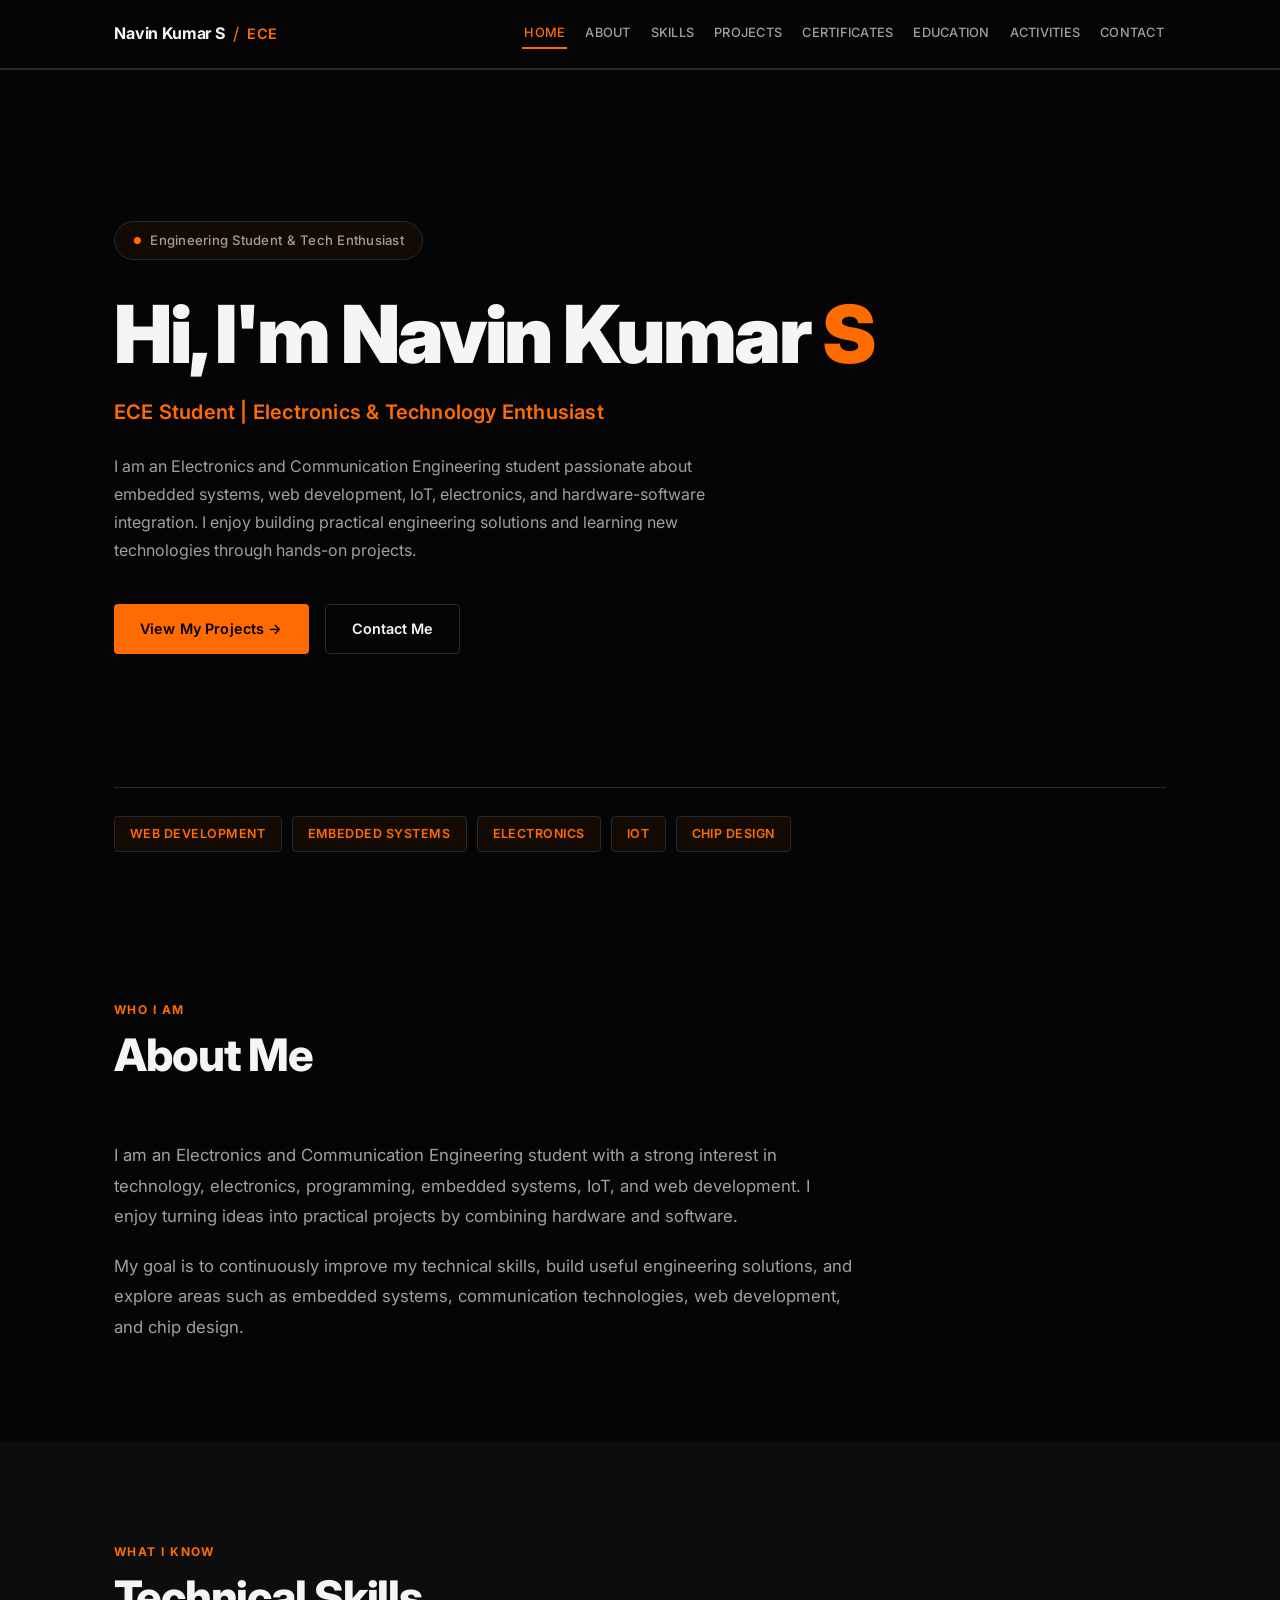
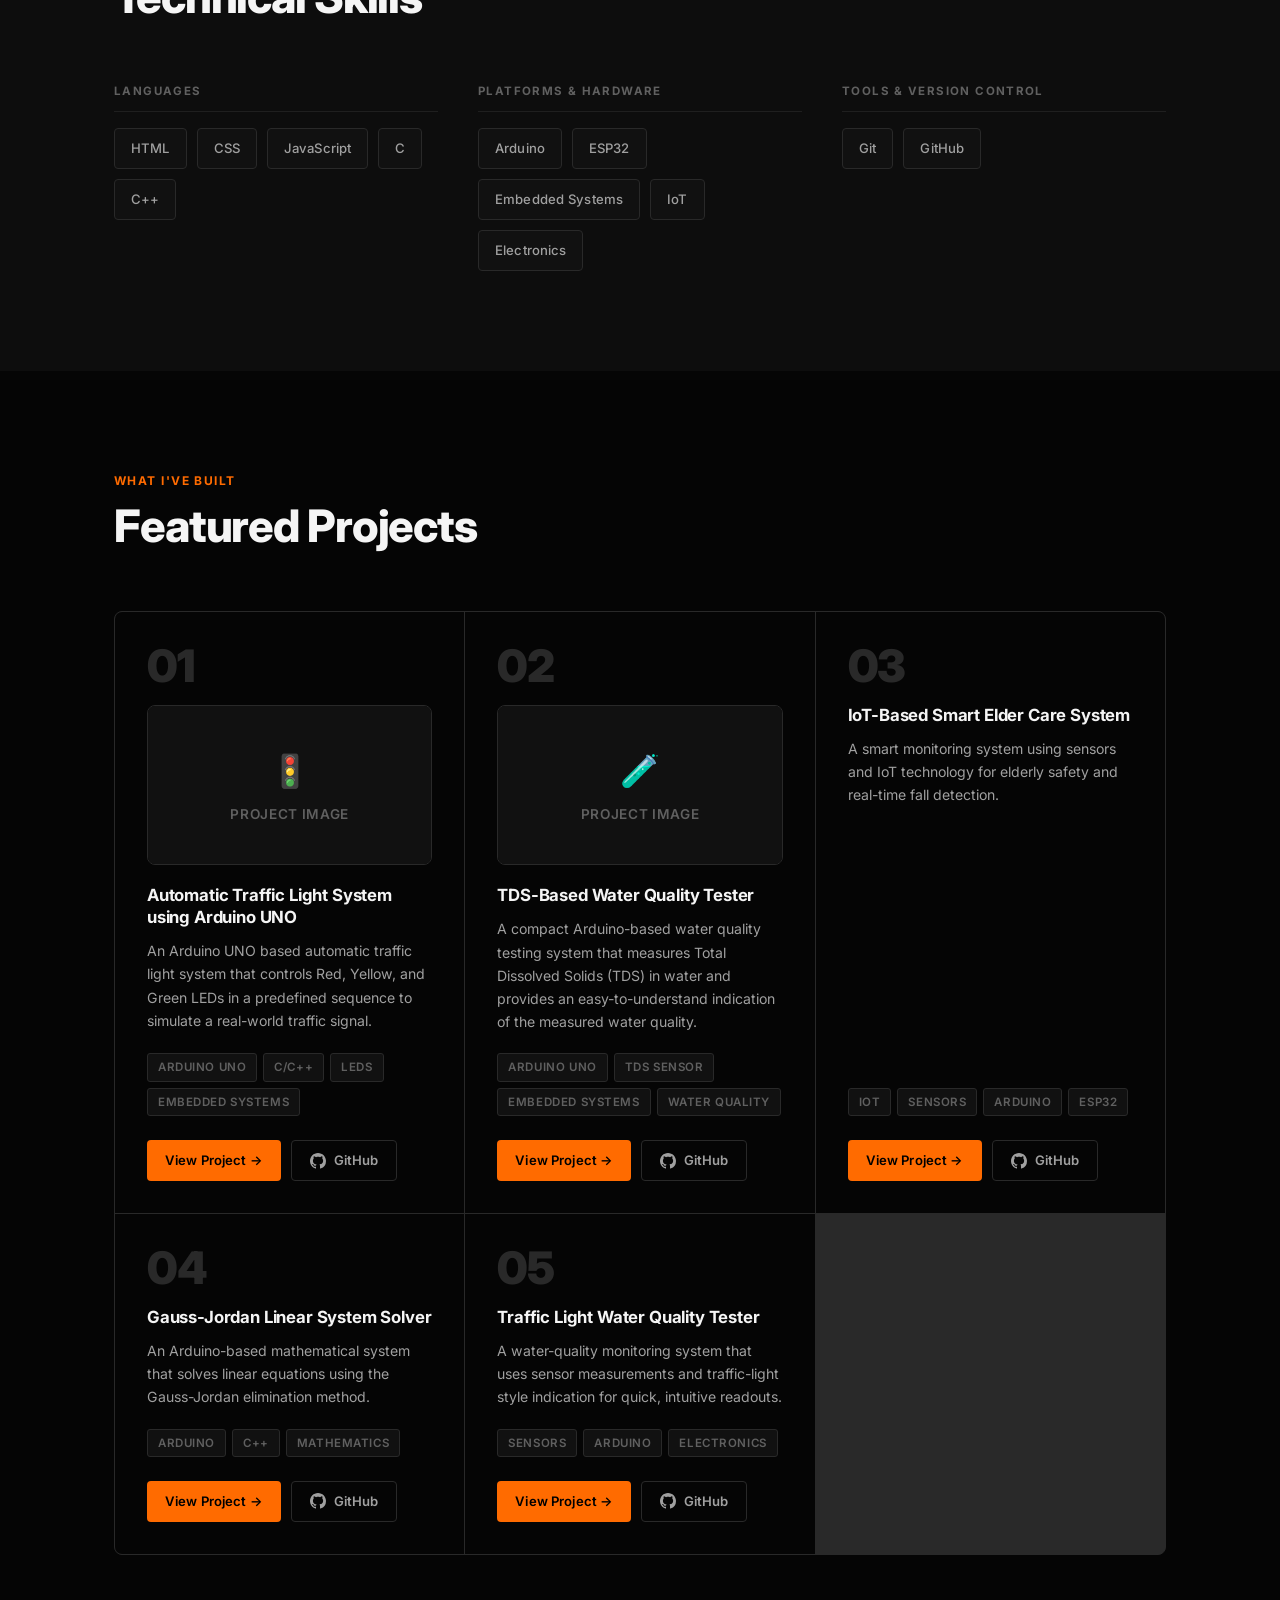
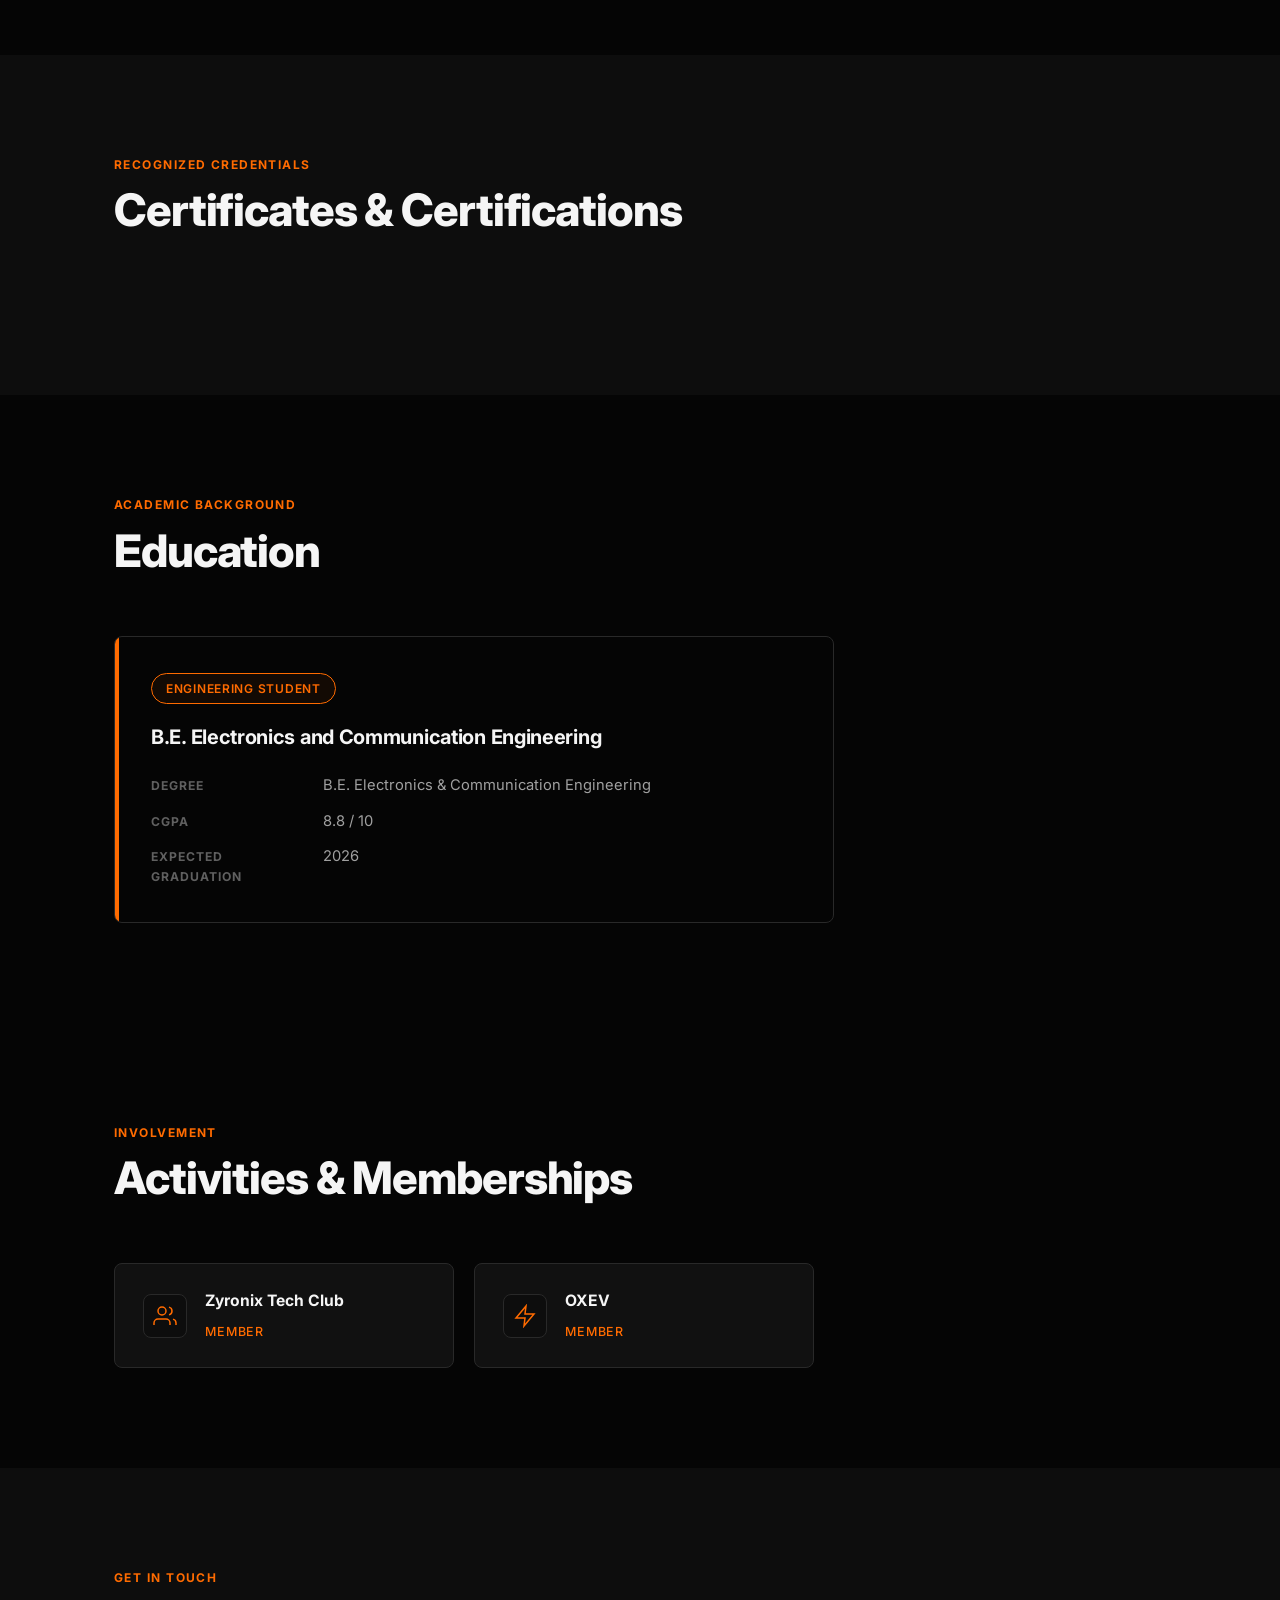
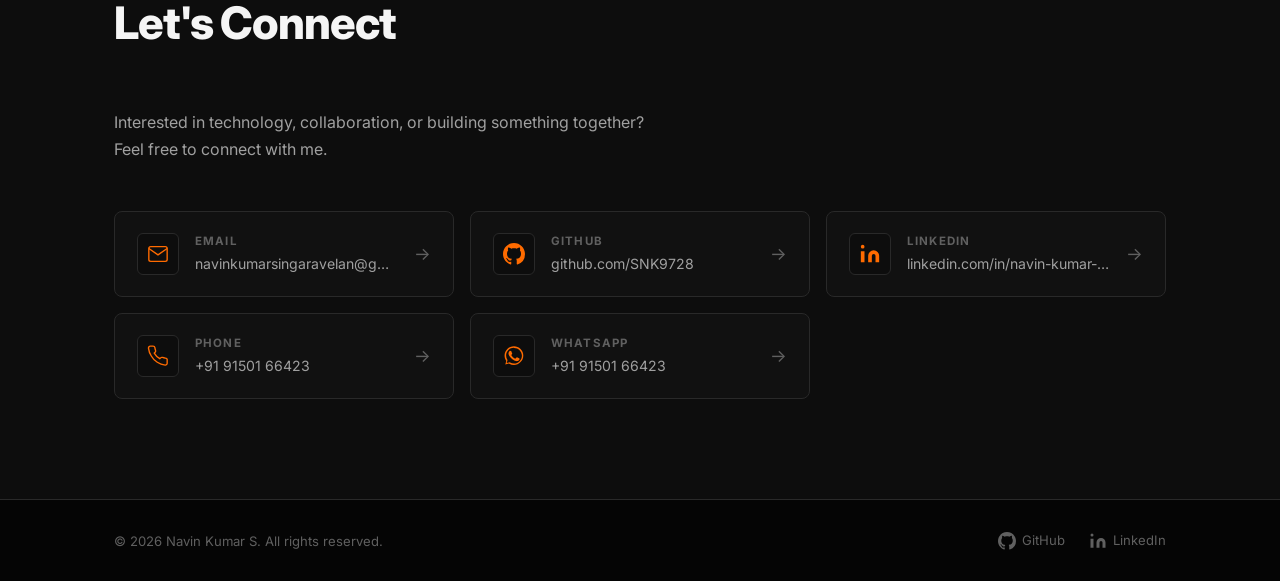
==== navin-portfolio/index.html @ 3e94e326 "Add files via upload" ====
<!DOCTYPE html>
<html lang="en">
<head>
  <meta charset="UTF-8" />
  <meta name="viewport" content="width=device-width, initial-scale=1.0" />
  <meta name="description" content="Navin Kumar S — Electronics and Communication Engineering student passionate about embedded systems, web development, IoT, and hardware-software integration." />
  <meta name="keywords" content="Navin Kumar, ECE, Electronics, Embedded Systems, IoT, Portfolio, Engineer" />
  <meta name="author" content="Navin Kumar S" />
  <meta property="og:title" content="Navin Kumar S | ECE Portfolio" />
  <meta property="og:description" content="ECE Student | Electronics & Technology Enthusiast" />
  <meta property="og:type" content="website" />
  <title>Navin Kumar S | ECE Portfolio</title>
  <link rel="preconnect" href="https://fonts.googleapis.com" />
  <link rel="preconnect" href="https://fonts.gstatic.com" crossorigin />
  <link href="https://fonts.googleapis.com/css2?family=Inter:wght@300;400;500;600;700;800;900&display=swap" rel="stylesheet" />
  <link rel="stylesheet" href="style.css" />
</head>
<body>

  <!-- ============================================================
       NAVBAR
  ============================================================ -->
  <header class="navbar" id="navbar">
    <div class="nav-container">

      <!-- Logo / Brand -->
      <a href="#home" class="nav-brand" id="nav-logo">
        <span class="brand-name">Navin Kumar S</span>
        <span class="brand-sep">/</span>
        <span class="brand-role">ECE</span>
      </a>

      <!-- Desktop Navigation Links -->
      <nav class="nav-links" id="nav-links" aria-label="Main navigation">
        <a href="#home"         class="nav-link active" id="nav-home">Home</a>
        <a href="#about"        class="nav-link"         id="nav-about">About</a>
        <a href="#skills"       class="nav-link"         id="nav-skills">Skills</a>
        <a href="#projects"     class="nav-link"         id="nav-projects">Projects</a>
        <a href="#certificates" class="nav-link"         id="nav-certificates">Certificates</a>
        <a href="#education"    class="nav-link"         id="nav-education">Education</a>
        <a href="#activities"   class="nav-link"         id="nav-activities">Activities</a>
        <a href="#contact"      class="nav-link"         id="nav-contact">Contact</a>
      </nav>

      <!-- Hamburger (mobile) -->
      <button class="hamburger" id="hamburger" aria-label="Toggle mobile menu" aria-expanded="false">
        <span class="ham-line"></span>
        <span class="ham-line"></span>
        <span class="ham-line"></span>
      </button>

    </div>

    <!-- Mobile Dropdown Menu -->
    <div class="mobile-menu" id="mobile-menu" aria-hidden="true">
      <a href="#home"         class="mobile-link active" id="m-home">Home</a>
      <a href="#about"        class="mobile-link"         id="m-about">About</a>
      <a href="#skills"       class="mobile-link"         id="m-skills">Skills</a>
      <a href="#projects"     class="mobile-link"         id="m-projects">Projects</a>
      <a href="#certificates" class="mobile-link"         id="m-certificates">Certificates</a>
      <a href="#education"    class="mobile-link"         id="m-education">Education</a>
      <a href="#activities"   class="mobile-link"         id="m-activities">Activities</a>
      <a href="#contact"      class="mobile-link"         id="m-contact">Contact</a>
    </div>
  </header>

  <!-- ============================================================
       HERO SECTION
  ============================================================ -->
  <section class="hero" id="home">
    <div class="container hero-inner">

      <!-- Pill Badge -->
      <div class="hero-badge fade-in" id="hero-badge">
        <span class="badge-dot" aria-hidden="true">●</span>
        Engineering Student &amp; Tech Enthusiast
      </div>

      <!-- Main Heading -->
      <h1 class="hero-title fade-in" id="hero-title">
        Hi, I'm Navin Kumar <span class="accent">S</span>
      </h1>

      <!-- Subtitle -->
      <p class="hero-subtitle fade-in" id="hero-subtitle">
        ECE Student | Electronics &amp; Technology Enthusiast
      </p>

      <!-- Introduction -->
      <p class="hero-intro fade-in" id="hero-intro">
        I am an Electronics and Communication Engineering student passionate about embedded systems,
        web development, IoT, electronics, and hardware-software integration. I enjoy building
        practical engineering solutions and learning new technologies through hands-on projects.
      </p>

      <!-- CTA Buttons -->
      <div class="hero-buttons fade-in" id="hero-buttons">
        <a href="#projects" class="btn btn-primary" id="btn-projects">View My Projects →</a>
        <a href="#contact"  class="btn btn-secondary" id="btn-contact">Contact Me</a>
      </div>

    </div>

    <!-- Divider + Tech Tags -->
    <div class="hero-bottom fade-in" id="hero-bottom">
      <div class="container">
        <div class="hero-divider" aria-hidden="true"></div>
        <div class="tech-tags" id="tech-tags" aria-label="Technology areas">
          <span class="tech-tag">Web Development</span>
          <span class="tech-tag">Embedded Systems</span>
          <span class="tech-tag">Electronics</span>
          <span class="tech-tag">IoT</span>
          <span class="tech-tag">Chip Design</span>
        </div>
      </div>
    </div>
  </section>

  <!-- ============================================================
       ABOUT SECTION
  ============================================================ -->
  <section class="section" id="about">
    <div class="container">

      <div class="section-header reveal">
        <span class="section-label">Who I Am</span>
        <h2 class="section-title">About Me</h2>
      </div>

      <div class="about-content reveal">
        <p class="about-text">
          I am an Electronics and Communication Engineering student with a strong interest in
          technology, electronics, programming, embedded systems, IoT, and web development.
          I enjoy turning ideas into practical projects by combining hardware and software.
        </p>
        <p class="about-text">
          My goal is to continuously improve my technical skills, build useful engineering
          solutions, and explore areas such as embedded systems, communication technologies,
          web development, and chip design.
        </p>
      </div>

    </div>
  </section>

  <!-- ============================================================
       SKILLS SECTION
  ============================================================ -->
  <section class="section section-alt" id="skills">
    <div class="container">

      <div class="section-header reveal">
        <span class="section-label">What I Know</span>
        <h2 class="section-title">Technical Skills</h2>
      </div>

      <div class="skills-grid reveal" id="skills-grid" aria-label="Technical skills">

        <!-- Programming Languages -->
        <div class="skill-category">
          <h3 class="skill-cat-title">Languages</h3>
          <div class="skill-tags">
            <span class="skill-tag" id="skill-html">HTML</span>
            <span class="skill-tag" id="skill-css">CSS</span>
            <span class="skill-tag" id="skill-js">JavaScript</span>
            <span class="skill-tag" id="skill-c">C</span>
            <span class="skill-tag" id="skill-cpp">C++</span>
          </div>
        </div>

        <!-- Platforms & Hardware -->
        <div class="skill-category">
          <h3 class="skill-cat-title">Platforms & Hardware</h3>
          <div class="skill-tags">
            <span class="skill-tag" id="skill-arduino">Arduino</span>
            <span class="skill-tag" id="skill-esp32">ESP32</span>
            <span class="skill-tag" id="skill-embedded">Embedded Systems</span>
            <span class="skill-tag" id="skill-iot">IoT</span>
            <span class="skill-tag" id="skill-electronics">Electronics</span>
          </div>
        </div>

        <!-- Tools -->
        <div class="skill-category">
          <h3 class="skill-cat-title">Tools & Version Control</h3>
          <div class="skill-tags">
            <span class="skill-tag" id="skill-git">Git</span>
            <span class="skill-tag" id="skill-github">GitHub</span>
          </div>
        </div>

      </div>
    </div>
  </section>

  <!-- ============================================================
       PROJECTS SECTION
  ============================================================ -->
  <section class="section" id="projects">
    <div class="container">

      <div class="section-header reveal">
        <span class="section-label">What I've Built</span>
        <h2 class="section-title">Featured Projects</h2>
      </div>

      <div class="projects-grid" id="projects-grid">

        <!-- Project 1 -->
        <article class="project-card reveal card-clickable" id="project-traffic-light" onclick="window.location.href='project-traffic-light.html';">
          <div class="project-card-inner">
            <div class="project-number" aria-hidden="true">01</div>
            <!-- Project Image Placeholder Area -->
            <div class="project-card-image-wrap">
              <!-- Replace traffic-light.jpg with your actual project photograph -->
              <img 
                src="images/traffic-light.jpg" 
                alt="Automatic Traffic Light System using Arduino UNO" 
                class="project-card-img"
                onerror="this.onerror=null; this.classList.add('img-hidden'); this.nextElementSibling.classList.remove('hidden');"
              />
              <div class="card-img-placeholder hidden">
                <span class="placeholder-icon">🚦</span>
                <span class="placeholder-text">Project Image</span>
              </div>
            </div>

            <div class="project-content">
              <h3 class="project-title">
                <a href="project-traffic-light.html" class="project-title-link">Automatic Traffic Light System using Arduino UNO</a>
              </h3>
              <p class="project-desc">
                An Arduino UNO based automatic traffic light system that controls Red, Yellow, and Green LEDs in a predefined sequence to simulate a real-world traffic signal.
              </p>
              <div class="project-tags" aria-label="Technologies used">
                <span class="project-tag">Arduino UNO</span>
                <span class="project-tag">C/C++</span>
                <span class="project-tag">LEDs</span>
                <span class="project-tag">Embedded Systems</span>
              </div>
              <div class="project-actions">
                <a href="project-traffic-light.html" class="btn btn-sm btn-primary" id="p1-view" onclick="event.stopPropagation();">View Project →</a>
                <a href="https://github.com/SNK9728" target="_blank" rel="noopener noreferrer" class="btn btn-sm btn-ghost" id="p1-github" aria-label="GitHub repository for Automatic Traffic Light System" onclick="event.stopPropagation();">
                  <svg width="16" height="16" viewBox="0 0 24 24" fill="currentColor" aria-hidden="true">
                    <path d="M12 0C5.37 0 0 5.37 0 12c0 5.31 3.435 9.795 8.205 11.385.6.105.825-.255.825-.57 0-.285-.015-1.23-.015-2.235-3.015.555-3.795-.735-4.035-1.41-.135-.345-.72-1.41-1.23-1.695-.42-.225-1.02-.78-.015-.795.945-.015 1.62.87 1.845 1.23 1.08 1.815 2.805 1.305 3.495.99.105-.78.42-1.305.765-1.605-2.67-.3-5.46-1.335-5.46-5.925 0-1.305.465-2.385 1.23-3.225-.12-.3-.54-1.53.12-3.18 0 0 1.005-.315 3.3 1.23.96-.27 1.98-.405 3-.405s2.04.135 3 .405c2.295-1.56 3.3-1.23 3.3-1.23.66 1.65.24 2.88.12 3.18.765.84 1.23 1.905 1.23 3.225 0 4.605-2.805 5.625-5.475 5.925.435.375.81 1.095.81 2.22 0 1.605-.015 2.895-.015 3.3 0 .315.225.69.825.57A12.02 12.02 0 0 0 24 12c0-6.63-5.37-12-12-12z"/>
                  </svg>
                  GitHub
                </a>
              </div>
            </div>
          </div>
        </article>

        <!-- Project 2 -->
        <article class="project-card reveal card-clickable" id="project-tds-water-quality" onclick="window.location.href='project-tds-water-quality.html';">
          <div class="project-card-inner">
            <div class="project-number" aria-hidden="true">02</div>
            <!-- Project Image Placeholder Area -->
            <div class="project-card-image-wrap">
              <!-- Replace tds-water-quality.jpg with your actual project photograph -->
              <img 
                src="images/tds-water-quality.jpg" 
                alt="TDS-Based Water Quality Tester" 
                class="project-card-img"
                onerror="this.onerror=null; this.classList.add('img-hidden'); this.nextElementSibling.classList.remove('hidden');"
              />
              <div class="card-img-placeholder hidden">
                <span class="placeholder-icon">🧪</span>
                <span class="placeholder-text">Project Image</span>
              </div>
            </div>

            <div class="project-content">
              <h3 class="project-title">
                <a href="project-tds-water-quality.html" class="project-title-link">TDS-Based Water Quality Tester</a>
              </h3>
              <p class="project-desc">
                A compact Arduino-based water quality testing system that measures Total Dissolved Solids (TDS) in water and provides an easy-to-understand indication of the measured water quality.
              </p>
              <div class="project-tags" aria-label="Technologies used">
                <span class="project-tag">Arduino UNO</span>
                <span class="project-tag">TDS Sensor</span>
                <span class="project-tag">Embedded Systems</span>
                <span class="project-tag">Water Quality</span>
              </div>
              <div class="project-actions">
                <a href="project-tds-water-quality.html" class="btn btn-sm btn-primary" id="p2-view" onclick="event.stopPropagation();">View Project →</a>
                <a href="https://github.com/SNK9728" target="_blank" rel="noopener noreferrer" class="btn btn-sm btn-ghost" id="p2-github" aria-label="GitHub repository for TDS Water Quality Tester" onclick="event.stopPropagation();">
                  <svg width="16" height="16" viewBox="0 0 24 24" fill="currentColor" aria-hidden="true">
                    <path d="M12 0C5.37 0 0 5.37 0 12c0 5.31 3.435 9.795 8.205 11.385.6.105.825-.255.825-.57 0-.285-.015-1.23-.015-2.235-3.015.555-3.795-.735-4.035-1.41-.135-.345-.72-1.41-1.23-1.695-.42-.225-1.02-.78-.015-.795.945-.015 1.62.87 1.845 1.23 1.08 1.815 2.805 1.305 3.495.99.105-.78.42-1.305.765-1.605-2.67-.3-5.46-1.335-5.46-5.925 0-1.305.465-2.385 1.23-3.225-.12-.3-.54-1.53.12-3.18 0 0 1.005-.315 3.3 1.23.96-.27 1.98-.405 3-.405s2.04.135 3 .405c2.295-1.56 3.3-1.23 3.3-1.23.66 1.65.24 2.88.12 3.18.765.84 1.23 1.905 1.23 3.225 0 4.605-2.805 5.625-5.475 5.925.435.375.81 1.095.81 2.22 0 1.605-.015 2.895-.015 3.3 0 .315.225.69.825.57A12.02 12.02 0 0 0 24 12c0-6.63-5.37-12-12-12z"/>
                  </svg>
                  GitHub
                </a>
              </div>
            </div>
          </div>
        </article>

        <!-- Project 3 -->
        <article class="project-card reveal" id="project-elder-care">
          <div class="project-card-inner">
            <div class="project-number" aria-hidden="true">03</div>
            <div class="project-content">
              <h3 class="project-title">IoT-Based Smart Elder Care System</h3>
              <p class="project-desc">
                A smart monitoring system using sensors and IoT technology for elderly safety
                and real-time fall detection.
              </p>
              <div class="project-tags" aria-label="Technologies used">
                <span class="project-tag">IoT</span>
                <span class="project-tag">Sensors</span>
                <span class="project-tag">Arduino</span>
                <span class="project-tag">ESP32</span>
              </div>
              <div class="project-actions">
                <a href="#" class="btn btn-sm btn-primary" id="p3-view">View Project →</a>
                <a href="#" class="btn btn-sm btn-ghost" id="p3-github" aria-label="GitHub repository for Elder Care System">
                  <svg width="16" height="16" viewBox="0 0 24 24" fill="currentColor" aria-hidden="true">
                    <path d="M12 0C5.37 0 0 5.37 0 12c0 5.31 3.435 9.795 8.205 11.385.6.105.825-.255.825-.57 0-.285-.015-1.23-.015-2.235-3.015.555-3.795-.735-4.035-1.41-.135-.345-.72-1.41-1.23-1.695-.42-.225-1.02-.78-.015-.795.945-.015 1.62.87 1.845 1.23 1.08 1.815 2.805 1.305 3.495.99.105-.78.42-1.305.765-1.605-2.67-.3-5.46-1.335-5.46-5.925 0-1.305.465-2.385 1.23-3.225-.12-.3-.54-1.53.12-3.18 0 0 1.005-.315 3.3 1.23.96-.27 1.98-.405 3-.405s2.04.135 3 .405c2.295-1.56 3.3-1.23 3.3-1.23.66 1.65.24 2.88.12 3.18.765.84 1.23 1.905 1.23 3.225 0 4.605-2.805 5.625-5.475 5.925.435.375.81 1.095.81 2.22 0 1.605-.015 2.895-.015 3.3 0 .315.225.69.825.57A12.02 12.02 0 0 0 24 12c0-6.63-5.37-12-12-12z"/>
                  </svg>
                  GitHub
                </a>
              </div>
            </div>
          </div>
        </article>

        <!-- Project 4 -->
        <article class="project-card reveal" id="project-gauss-jordan">
          <div class="project-card-inner">
            <div class="project-number" aria-hidden="true">04</div>
            <div class="project-content">
              <h3 class="project-title">Gauss-Jordan Linear System Solver</h3>
              <p class="project-desc">
                An Arduino-based mathematical system that solves linear equations using the
                Gauss-Jordan elimination method.
              </p>
              <div class="project-tags" aria-label="Technologies used">
                <span class="project-tag">Arduino</span>
                <span class="project-tag">C++</span>
                <span class="project-tag">Mathematics</span>
              </div>
              <div class="project-actions">
                <a href="#" class="btn btn-sm btn-primary" id="p4-view">View Project →</a>
                <a href="#" class="btn btn-sm btn-ghost" id="p4-github" aria-label="GitHub repository for Gauss-Jordan Solver">
                  <svg width="16" height="16" viewBox="0 0 24 24" fill="currentColor" aria-hidden="true">
                    <path d="M12 0C5.37 0 0 5.37 0 12c0 5.31 3.435 9.795 8.205 11.385.6.105.825-.255.825-.57 0-.285-.015-1.23-.015-2.235-3.015.555-3.795-.735-4.035-1.41-.135-.345-.72-1.41-1.23-1.695-.42-.225-1.02-.78-.015-.795.945-.015 1.62.87 1.845 1.23 1.08 1.815 2.805 1.305 3.495.99.105-.78.42-1.305.765-1.605-2.67-.3-5.46-1.335-5.46-5.925 0-1.305.465-2.385 1.23-3.225-.12-.3-.54-1.53.12-3.18 0 0 1.005-.315 3.3 1.23.96-.27 1.98-.405 3-.405s2.04.135 3 .405c2.295-1.56 3.3-1.23 3.3-1.23.66 1.65.24 2.88.12 3.18.765.84 1.23 1.905 1.23 3.225 0 4.605-2.805 5.625-5.475 5.925.435.375.81 1.095.81 2.22 0 1.605-.015 2.895-.015 3.3 0 .315.225.69.825.57A12.02 12.02 0 0 0 24 12c0-6.63-5.37-12-12-12z"/>
                  </svg>
                  GitHub
                </a>
              </div>
            </div>
          </div>
        </article>

        <!-- Project 5 -->
        <article class="project-card reveal" id="project-water-quality">
          <div class="project-card-inner">
            <div class="project-number" aria-hidden="true">05</div>
            <div class="project-content">
              <h3 class="project-title">Traffic Light Water Quality Tester</h3>
              <p class="project-desc">
                A water-quality monitoring system that uses sensor measurements and
                traffic-light style indication for quick, intuitive readouts.
              </p>
              <div class="project-tags" aria-label="Technologies used">
                <span class="project-tag">Sensors</span>
                <span class="project-tag">Arduino</span>
                <span class="project-tag">Electronics</span>
              </div>
              <div class="project-actions">
                <a href="#" class="btn btn-sm btn-primary" id="p5-view">View Project →</a>
                <a href="#" class="btn btn-sm btn-ghost" id="p5-github" aria-label="GitHub repository for Water Quality Tester">
                  <svg width="16" height="16" viewBox="0 0 24 24" fill="currentColor" aria-hidden="true">
                    <path d="M12 0C5.37 0 0 5.37 0 12c0 5.31 3.435 9.795 8.205 11.385.6.105.825-.255.825-.57 0-.285-.015-1.23-.015-2.235-3.015.555-3.795-.735-4.035-1.41-.135-.345-.72-1.41-1.23-1.695-.42-.225-1.02-.78-.015-.795.945-.015 1.62.87 1.845 1.23 1.08 1.815 2.805 1.305 3.495.99.105-.78.42-1.305.765-1.605-2.67-.3-5.46-1.335-5.46-5.925 0-1.305.465-2.385 1.23-3.225-.12-.3-.54-1.53.12-3.18 0 0 1.005-.315 3.3 1.23.96-.27 1.98-.405 3-.405s2.04.135 3 .405c2.295-1.56 3.3-1.23 3.3-1.23.66 1.65.24 2.88.12 3.18.765.84 1.23 1.905 1.23 3.225 0 4.605-2.805 5.625-5.475 5.925.435.375.81 1.095.81 2.22 0 1.605-.015 2.895-.015 3.3 0 .315.225.69.825.57A12.02 12.02 0 0 0 24 12c0-6.63-5.37-12-12-12z"/>
                  </svg>
                  GitHub
                </a>
              </div>
            </div>
          </div>
        </article>

      </div>
    </div>
  </section>

  <!-- ============================================================
       CERTIFICATES SECTION
  ============================================================ -->
  <section class="section section-alt" id="certificates">
    <div class="container">

      <div class="section-header reveal">
        <span class="section-label">Recognized Credentials</span>
        <h2 class="section-title">Certificates &amp; Certifications</h2>
      </div>

      <div class="certificates-grid reveal" id="certificates-grid" aria-label="Certificates and certifications">
        <!-- Rendered dynamically via JavaScript from API / Storage -->
      </div>

    </div>
  </section>

  <!-- ============================================================
       EDUCATION SECTION
  ============================================================ -->
  <section class="section" id="education">
    <div class="container">

      <div class="section-header reveal">
        <span class="section-label">Academic Background</span>
        <h2 class="section-title">Education</h2>
      </div>

      <div class="edu-card reveal" id="edu-card">
        <div class="edu-card-inner">
          <div class="edu-accent-bar" aria-hidden="true"></div>
          <div class="edu-details">

            <div class="edu-status-badge" id="edu-status">Engineering Student</div>

            <h3 class="edu-degree">
              B.E. Electronics and Communication Engineering
            </h3>

            <div class="edu-meta">
              <div class="edu-meta-row" id="edu-institution">
                <span class="edu-meta-label">Degree</span>
                <span class="edu-meta-value">B.E. Electronics & Communication Engineering</span>
              </div>
              <div class="edu-meta-row" id="edu-cgpa">
                <span class="edu-meta-label">CGPA</span>
                <span class="edu-meta-value">8.8 / 10</span>
              </div>
              <div class="edu-meta-row" id="edu-year">
                <span class="edu-meta-label">Expected Graduation</span>
                <span class="edu-meta-value">2026</span>
              </div>
            </div>

          </div>
        </div>
      </div>

    </div>
  </section>

  <!-- ============================================================
       ACTIVITIES SECTION
  ============================================================ -->
  <section class="section" id="activities">
    <div class="container">

      <div class="section-header reveal">
        <span class="section-label">Involvement</span>
        <h2 class="section-title">Activities &amp; Memberships</h2>
      </div>

      <div class="activities-grid reveal" id="activities-grid">

        <!-- Activity 1 -->
        <div class="activity-card" id="activity-zyronix">
          <div class="activity-icon" aria-hidden="true">
            <svg width="24" height="24" viewBox="0 0 24 24" fill="none" stroke="currentColor" stroke-width="1.5">
              <path d="M17 21v-2a4 4 0 0 0-4-4H5a4 4 0 0 0-4 4v2"/>
              <circle cx="9" cy="7" r="4"/>
              <path d="M23 21v-2a4 4 0 0 0-3-3.87"/>
              <path d="M16 3.13a4 4 0 0 1 0 7.75"/>
            </svg>
          </div>
          <div class="activity-content">
            <h3 class="activity-name">Zyronix Tech Club</h3>
            <span class="activity-role">Member</span>
          </div>
        </div>

        <!-- Activity 2 -->
        <div class="activity-card" id="activity-oxev">
          <div class="activity-icon" aria-hidden="true">
            <svg width="24" height="24" viewBox="0 0 24 24" fill="none" stroke="currentColor" stroke-width="1.5">
              <polygon points="13 2 3 14 12 14 11 22 21 10 12 10 13 2"/>
            </svg>
          </div>
          <div class="activity-content">
            <h3 class="activity-name">OXEV</h3>
            <span class="activity-role">Member</span>
          </div>
        </div>

      </div>
    </div>
  </section>

  <!-- ============================================================
       CONTACT SECTION
  ============================================================ -->
  <section class="section section-alt" id="contact">
    <div class="container">

      <div class="section-header reveal">
        <span class="section-label">Get In Touch</span>
        <h2 class="section-title">Let's Connect</h2>
      </div>

      <p class="contact-intro reveal">
        Interested in technology, collaboration, or building something together?
        Feel free to connect with me.
      </p>

      <div class="contact-grid reveal" id="contact-grid">

        <!-- Email -->
        <a href="mailto:navinkumarsingaravelan@gmail.com" class="contact-card" id="contact-email" aria-label="Email contact">
          <div class="contact-icon" aria-hidden="true">
            <svg width="22" height="22" viewBox="0 0 24 24" fill="none" stroke="currentColor" stroke-width="1.5">
              <path d="M4 4h16c1.1 0 2 .9 2 2v12c0 1.1-.9 2-2 2H4c-1.1 0-2-.9-2-2V6c0-1.1.9-2 2-2z"/>
              <polyline points="22,6 12,13 2,6"/>
            </svg>
          </div>
          <div class="contact-info">
            <span class="contact-label">Email</span>
            <span class="contact-value">navinkumarsingaravelan@gmail.com</span>
          </div>
          <span class="contact-arrow" aria-hidden="true">→</span>
        </a>

        <!-- GitHub -->
        <a href="https://github.com/SNK9728" class="contact-card" id="contact-github" target="_blank" rel="noopener noreferrer" aria-label="GitHub profile">
          <div class="contact-icon" aria-hidden="true">
            <svg width="22" height="22" viewBox="0 0 24 24" fill="currentColor">
              <path d="M12 0C5.37 0 0 5.37 0 12c0 5.31 3.435 9.795 8.205 11.385.6.105.825-.255.825-.57 0-.285-.015-1.23-.015-2.235-3.015.555-3.795-.735-4.035-1.41-.135-.345-.72-1.41-1.23-1.695-.42-.225-1.02-.78-.015-.795.945-.015 1.62.87 1.845 1.23 1.08 1.815 2.805 1.305 3.495.99.105-.78.42-1.305.765-1.605-2.67-.3-5.46-1.335-5.46-5.925 0-1.305.465-2.385 1.23-3.225-.12-.3-.54-1.53.12-3.18 0 0 1.005-.315 3.3 1.23.96-.27 1.98-.405 3-.405s2.04.135 3 .405c2.295-1.56 3.3-1.23 3.3-1.23.66 1.65.24 2.88.12 3.18.765.84 1.23 1.905 1.23 3.225 0 4.605-2.805 5.625-5.475 5.925.435.375.81 1.095.81 2.22 0 1.605-.015 2.895-.015 3.3 0 .315.225.69.825.57A12.02 12.02 0 0 0 24 12c0-6.63-5.37-12-12-12z"/>
            </svg>
          </div>
          <div class="contact-info">
            <span class="contact-label">GitHub</span>
            <span class="contact-value">github.com/SNK9728</span>
          </div>
          <span class="contact-arrow" aria-hidden="true">→</span>
        </a>

        <!-- LinkedIn -->
        <a href="https://www.linkedin.com/in/navin-kumar-singaravelan-812a70387?utm_source=share_via&amp;utm_content=profile&amp;utm_medium=member_android" class="contact-card" id="contact-linkedin" target="_blank" rel="noopener noreferrer" aria-label="LinkedIn profile">
          <div class="contact-icon" aria-hidden="true">
            <svg width="22" height="22" viewBox="0 0 24 24" fill="currentColor">
              <path d="M16 8a6 6 0 0 1 6 6v7h-4v-7a2 2 0 0 0-2-2 2 2 0 0 0-2 2v7h-4v-7a6 6 0 0 1 6-6z"/>
              <rect x="2" y="9" width="4" height="12"/>
              <circle cx="4" cy="4" r="2"/>
            </svg>
          </div>
          <div class="contact-info">
            <span class="contact-label">LinkedIn</span>
            <span class="contact-value">linkedin.com/in/navin-kumar-singaravelan</span>
          </div>
          <span class="contact-arrow" aria-hidden="true">→</span>
        </a>

        <!-- Phone -->
        <a href="tel:+919150166423" class="contact-card" id="contact-phone" aria-label="Phone contact">
          <div class="contact-icon" aria-hidden="true">
            <svg width="22" height="22" viewBox="0 0 24 24" fill="none" stroke="currentColor" stroke-width="1.5">
              <path d="M22 16.92v3a2 2 0 0 1-2.18 2 19.79 19.79 0 0 1-8.63-3.07A19.5 19.5 0 0 1 4.69 12 19.79 19.79 0 0 1 1.62 3.38a2 2 0 0 1 1.99-2.18h3a2 2 0 0 1 2 1.72 12.84 12.84 0 0 0 .7 2.81 2 2 0 0 1-.45 2.11L7.91 8.91a16 16 0 0 0 6.06 6.06l.91-.91a2 2 0 0 1 2.11-.45 12.84 12.84 0 0 0 2.81.7A2 2 0 0 1 22 16.92z"/>
            </svg>
          </div>
          <div class="contact-info">
            <span class="contact-label">Phone</span>
            <span class="contact-value">+91 91501 66423</span>
          </div>
          <span class="contact-arrow" aria-hidden="true">→</span>
        </a>

        <!-- WhatsApp -->
        <a href="https://wa.me/919150166423" class="contact-card" id="contact-whatsapp" target="_blank" rel="noopener noreferrer" aria-label="WhatsApp contact">
          <div class="contact-icon" aria-hidden="true">
            <svg width="22" height="22" viewBox="0 0 24 24" fill="currentColor">
              <path d="M17.472 14.382c-.297-.149-1.758-.867-2.03-.967-.273-.099-.471-.148-.67.15-.197.297-.767.966-.94 1.164-.173.199-.347.223-.644.075-.297-.15-1.255-.463-2.39-1.475-.883-.788-1.48-1.761-1.653-2.059-.173-.297-.018-.458.13-.606.134-.133.298-.347.446-.521.151-.172.2-.296.3-.495.099-.198.05-.372-.025-.521-.075-.148-.669-1.611-.916-2.206-.242-.579-.487-.501-.669-.51l-.57-.01c-.198 0-.52.074-.792.372s-1.04 1.016-1.04 2.479 1.065 2.876 1.213 3.074c.149.198 2.095 3.2 5.076 4.487.709.306 1.263.489 1.694.626.712.226 1.36.194 1.872.118.571-.085 1.758-.719 2.006-1.413.248-.694.248-1.289.173-1.413-.074-.124-.272-.198-.57-.347m-5.421 7.461c-1.852 0-3.673-.498-5.263-1.442l-.377-.225-3.916 1.027 1.045-3.818-.247-.393c-1.036-1.648-1.583-3.551-1.583-5.504 0-5.632 4.582-10.214 10.218-10.214 2.73 0 5.295 1.063 7.224 2.994 1.93 1.93 2.992 4.495 2.99 7.226 0 5.633-4.583 10.215-10.218 10.215m0-18.718c-4.697 0-8.518 3.821-8.518 8.518 0 1.637.467 3.228 1.35 4.6l.211.328-.89 3.25 3.328-.873.315.187c1.322.786 2.836 1.201 4.384 1.201 4.697 0 8.518-3.821 8.518-8.518 0-4.697-3.821-8.518-8.518-8.518"/>
            </svg>
          </div>
          <div class="contact-info">
            <span class="contact-label">WhatsApp</span>
            <span class="contact-value">+91 91501 66423</span>
          </div>
          <span class="contact-arrow" aria-hidden="true">→</span>
        </a>

      </div>
    </div>
  </section>

  <!-- ============================================================
       FOOTER
  ============================================================ -->
  <footer class="footer" id="footer">
    <div class="container footer-inner">

      <div class="footer-left">
        <span class="footer-copy">© 2026 Navin Kumar S. All rights reserved.</span>
      </div>

      <div class="footer-right">
        <a href="https://github.com/SNK9728" class="footer-link" id="footer-github" target="_blank" rel="noopener noreferrer" aria-label="GitHub profile">
          <svg width="18" height="18" viewBox="0 0 24 24" fill="currentColor" aria-hidden="true">
            <path d="M12 0C5.37 0 0 5.37 0 12c0 5.31 3.435 9.795 8.205 11.385.6.105.825-.255.825-.57 0-.285-.015-1.23-.015-2.235-3.015.555-3.795-.735-4.035-1.41-.135-.345-.72-1.41-1.23-1.695-.42-.225-1.02-.78-.015-.795.945-.015 1.62.87 1.845 1.23 1.08 1.815 2.805 1.305 3.495.99.105-.78.42-1.305.765-1.605-2.67-.3-5.46-1.335-5.46-5.925 0-1.305.465-2.385 1.23-3.225-.12-.3-.54-1.53.12-3.18 0 0 1.005-.315 3.3 1.23.96-.27 1.98-.405 3-.405s2.04.135 3 .405c2.295-1.56 3.3-1.23 3.3-1.23.66 1.65.24 2.88.12 3.18.765.84 1.23 1.905 1.23 3.225 0 4.605-2.805 5.625-5.475 5.925.435.375.81 1.095.81 2.22 0 1.605-.015 2.895-.015 3.3 0 .315.225.69.825.57A12.02 12.02 0 0 0 24 12c0-6.63-5.37-12-12-12z"/>
          </svg>
          GitHub
        </a>
        <a href="https://www.linkedin.com/in/navin-kumar-singaravelan-812a70387?utm_source=share_via&amp;utm_content=profile&amp;utm_medium=member_android" class="footer-link" id="footer-linkedin" target="_blank" rel="noopener noreferrer" aria-label="LinkedIn profile">
          <svg width="18" height="18" viewBox="0 0 24 24" fill="currentColor" aria-hidden="true">
            <path d="M16 8a6 6 0 0 1 6 6v7h-4v-7a2 2 0 0 0-2-2 2 2 0 0 0-2 2v7h-4v-7a6 6 0 0 1 6-6z"/>
            <rect x="2" y="9" width="4" height="12"/>
            <circle cx="4" cy="4" r="2"/>
          </svg>
          LinkedIn
        </a>
      </div>

    </div>
  </footer>

  <!-- ============================================================
       ADMIN PORTAL MODALS
  ============================================================ -->
  <!-- Admin Login Modal -->
  <div class="admin-overlay" id="admin-login-modal" aria-hidden="true">
    <div class="admin-card admin-login-card">
      <div class="admin-card-header">
        <h3>🔒 Admin Authentication</h3>
        <button class="admin-close-btn" id="close-login-modal">&times;</button>
      </div>
      <form id="admin-login-form">
        <p class="admin-desc">Enter admin credentials to open Portfolio Content Manager (Default: Username: <code>admin</code> | Password: <code>1234</code>).</p>
        <div class="admin-field">
          <label for="admin-username-input">Username</label>
          <input type="text" id="admin-username-input" placeholder="Enter Username (default: admin)" required autocomplete="username" />
        </div>
        <div class="admin-field">
          <label for="admin-password-input">Password</label>
          <input type="password" id="admin-password-input" placeholder="Enter Password (default: 1234)" required autocomplete="current-password" />
        </div>
        <div class="admin-error-msg" id="admin-login-error">Invalid Username or Password. Try again.</div>
        <div class="admin-actions">
          <button type="button" class="btn btn-secondary btn-sm" id="btn-cancel-login">Cancel</button>
          <button type="submit" class="btn btn-primary btn-sm">Login to Admin Panel →</button>
        </div>
      </form>
    </div>
  </div>

  <!-- Admin Control Panel Modal -->
  <div class="admin-overlay" id="admin-panel-modal" aria-hidden="true">
    <div class="admin-card admin-panel-card">
      <div class="admin-card-header">
        <div class="admin-header-title">
          <h3>⚡ Portfolio Content Manager</h3>
          <span class="admin-badge">Admin Mode Active</span>
        </div>
        <button class="admin-close-btn" id="close-panel-modal">&times;</button>
      </div>

      <div class="admin-panel-tabs">
        <button class="admin-tab active" data-tab="tab-hero">Hero &amp; Bio</button>
        <button class="admin-tab" data-tab="tab-contact">Contact Info</button>
        <button class="admin-tab" data-tab="tab-education">Education</button>
        <button class="admin-tab" data-tab="tab-skills">Skills</button>
        <button class="admin-tab" data-tab="tab-projects">Projects</button>
        <button class="admin-tab" data-tab="tab-certificates">Certificates</button>
      </div>

      <form id="admin-panel-form">
        <!-- Tab 1: Hero & Bio -->
        <div class="admin-tab-content active" id="tab-hero">
          <div class="admin-field">
            <label for="edit-badge">Top Pill Tagline</label>
            <input type="text" id="edit-badge" />
          </div>
          <div class="admin-field">
            <label for="edit-title">Hero Heading Title</label>
            <input type="text" id="edit-title" />
          </div>
          <div class="admin-field">
            <label for="edit-subtitle">Hero Subtitle</label>
            <input type="text" id="edit-subtitle" />
          </div>
          <div class="admin-field">
            <label for="edit-hero-intro">Hero Introduction Text</label>
            <textarea id="edit-hero-intro" rows="3"></textarea>
          </div>
          <div class="admin-field">
            <label for="edit-tech-tags">Hero Tech Tags (comma-separated)</label>
            <input type="text" id="edit-tech-tags" />
          </div>
          <div class="admin-field">
            <label for="edit-about-p1">About Me — Paragraph 1</label>
            <textarea id="edit-about-p1" rows="3"></textarea>
          </div>
          <div class="admin-field">
            <label for="edit-about-p2">About Me — Paragraph 2</label>
            <textarea id="edit-about-p2" rows="3"></textarea>
          </div>
        </div>

        <!-- Tab 2: Contact Info -->
        <div class="admin-tab-content" id="tab-contact">
          <div class="admin-field">
            <label for="edit-email">Email Address</label>
            <input type="email" id="edit-email" />
          </div>
          <div class="admin-field">
            <label for="edit-phone">Phone Number (Display Format)</label>
            <input type="text" id="edit-phone" />
          </div>
          <div class="admin-field">
            <label for="edit-whatsapp">WhatsApp Number (e.g. 919150166423)</label>
            <input type="text" id="edit-whatsapp" />
          </div>
          <div class="admin-field">
            <label for="edit-github">GitHub Profile URL</label>
            <input type="url" id="edit-github" />
          </div>
          <div class="admin-field">
            <label for="edit-linkedin">LinkedIn Profile URL</label>
            <input type="url" id="edit-linkedin" />
          </div>
        </div>

        <!-- Tab 3: Education -->
        <div class="admin-tab-content" id="tab-education">
          <div class="admin-field">
            <label for="edit-degree">Degree Name</label>
            <input type="text" id="edit-degree" />
          </div>
          <div class="admin-field">
            <label for="edit-edu-status">Status Badge</label>
            <input type="text" id="edit-edu-status" />
          </div>
          <div class="admin-field">
            <label for="edit-institution">College / Institution Name</label>
            <input type="text" id="edit-institution" placeholder="e.g. SRM Institute of Science and Technology" />
          </div>
          <div class="admin-field">
            <label for="edit-cgpa">CGPA / Score</label>
            <input type="text" id="edit-cgpa" placeholder="e.g. 8.8 / 10" />
          </div>
          <div class="admin-field">
            <label for="edit-year">Expected Graduation Year</label>
            <input type="text" id="edit-year" placeholder="e.g. 2026" />
          </div>
        </div>

        <!-- Tab 4: Skills -->
        <div class="admin-tab-content" id="tab-skills">
          <div class="admin-field">
            <label for="edit-skills-lang">Languages (comma-separated)</label>
            <input type="text" id="edit-skills-lang" />
          </div>
          <div class="admin-field">
            <label for="edit-skills-hw">Platforms &amp; Hardware (comma-separated)</label>
            <input type="text" id="edit-skills-hw" />
          </div>
          <div class="admin-field">
            <label for="edit-skills-tools">Tools &amp; Version Control (comma-separated)</label>
            <input type="text" id="edit-skills-tools" />
          </div>
        </div>

        <!-- Tab 5: Projects -->
        <div class="admin-tab-content" id="tab-projects">
          <div class="admin-project-block">
            <h4>Project 1: Low Power RF Transmitter</h4>
            <div class="admin-field"><label for="edit-p1-title">Title</label><input type="text" id="edit-p1-title" /></div>
            <div class="admin-field"><label for="edit-p1-desc">Description</label><textarea id="edit-p1-desc" rows="2"></textarea></div>
            <div class="admin-field"><label for="edit-p1-tags">Tags (comma-separated)</label><input type="text" id="edit-p1-tags" /></div>
          </div>
          <div class="admin-project-block">
            <h4>Project 2: Smart Grid Monitoring System</h4>
            <div class="admin-field"><label for="edit-p2-title">Title</label><input type="text" id="edit-p2-title" /></div>
            <div class="admin-field"><label for="edit-p2-desc">Description</label><textarea id="edit-p2-desc" rows="2"></textarea></div>
            <div class="admin-field"><label for="edit-p2-tags">Tags (comma-separated)</label><input type="text" id="edit-p2-tags" /></div>
          </div>
          <div class="admin-project-block">
            <h4>Project 3: IoT-Based Smart Elder Care System</h4>
            <div class="admin-field"><label for="edit-p3-title">Title</label><input type="text" id="edit-p3-title" /></div>
            <div class="admin-field"><label for="edit-p3-desc">Description</label><textarea id="edit-p3-desc" rows="2"></textarea></div>
            <div class="admin-field"><label for="edit-p3-tags">Tags (comma-separated)</label><input type="text" id="edit-p3-tags" /></div>
          </div>
          <div class="admin-project-block">
            <h4>Project 4: Gauss-Jordan Linear System Solver</h4>
            <div class="admin-field"><label for="edit-p4-title">Title</label><input type="text" id="edit-p4-title" /></div>
            <div class="admin-field"><label for="edit-p4-desc">Description</label><textarea id="edit-p4-desc" rows="2"></textarea></div>
            <div class="admin-field"><label for="edit-p4-tags">Tags (comma-separated)</label><input type="text" id="edit-p4-tags" /></div>
          </div>
          <div class="admin-project-block">
            <h4>Project 5: Traffic Light Water Quality Tester</h4>
            <div class="admin-field"><label for="edit-p5-title">Title</label><input type="text" id="edit-p5-title" /></div>
            <div class="admin-field"><label for="edit-p5-desc">Description</label><textarea id="edit-p5-desc" rows="2"></textarea></div>
            <div class="admin-field"><label for="edit-p5-tags">Tags (comma-separated)</label><input type="text" id="edit-p5-tags" /></div>
          </div>
        </div>

        <!-- Tab 6: Certificates -->
        <div class="admin-tab-content" id="tab-certificates">
          <div class="admin-project-block">
            <h4>Certificate 1</h4>
            <div class="admin-field"><label for="edit-c1-title">Course / Cert Title</label><input type="text" id="edit-c1-title" /></div>
            <div class="admin-field"><label for="edit-c1-issuer">Issuing Organization / Platform</label><input type="text" id="edit-c1-issuer" /></div>
            <div class="admin-field"><label for="edit-c1-date">Year / Date</label><input type="text" id="edit-c1-date" /></div>
            <div class="admin-field"><label for="edit-c1-id">Credential ID</label><input type="text" id="edit-c1-id" /></div>
            <div class="admin-field"><label for="edit-c1-tags">Skills / Tags (comma-separated)</label><input type="text" id="edit-c1-tags" /></div>
          </div>
          <div class="admin-project-block">
            <h4>Certificate 2</h4>
            <div class="admin-field"><label for="edit-c2-title">Course / Cert Title</label><input type="text" id="edit-c2-title" /></div>
            <div class="admin-field"><label for="edit-c2-issuer">Issuing Organization / Platform</label><input type="text" id="edit-c2-issuer" /></div>
            <div class="admin-field"><label for="edit-c2-date">Year / Date</label><input type="text" id="edit-c2-date" /></div>
            <div class="admin-field"><label for="edit-c2-id">Credential ID</label><input type="text" id="edit-c2-id" /></div>
            <div class="admin-field"><label for="edit-c2-tags">Skills / Tags (comma-separated)</label><input type="text" id="edit-c2-tags" /></div>
          </div>
          <div class="admin-project-block">
            <h4>Certificate 3</h4>
            <div class="admin-field"><label for="edit-c3-title">Course / Cert Title</label><input type="text" id="edit-c3-title" /></div>
            <div class="admin-field"><label for="edit-c3-issuer">Issuing Organization / Platform</label><input type="text" id="edit-c3-issuer" /></div>
            <div class="admin-field"><label for="edit-c3-date">Year / Date</label><input type="text" id="edit-c3-date" /></div>
            <div class="admin-field"><label for="edit-c3-id">Credential ID</label><input type="text" id="edit-c3-id" /></div>
            <div class="admin-field"><label for="edit-c3-tags">Skills / Tags (comma-separated)</label><input type="text" id="edit-c3-tags" /></div>
          </div>
          <div class="admin-project-block">
            <h4>Certificate 4</h4>
            <div class="admin-field"><label for="edit-c4-title">Course / Cert Title</label><input type="text" id="edit-c4-title" /></div>
            <div class="admin-field"><label for="edit-c4-issuer">Issuing Organization / Platform</label><input type="text" id="edit-c4-issuer" /></div>
            <div class="admin-field"><label for="edit-c4-date">Year / Date</label><input type="text" id="edit-c4-date" /></div>
            <div class="admin-field"><label for="edit-c4-id">Credential ID</label><input type="text" id="edit-c4-id" /></div>
            <div class="admin-field"><label for="edit-c4-tags">Skills / Tags (comma-separated)</label><input type="text" id="edit-c4-tags" /></div>
          </div>
        </div>

        <div class="admin-panel-footer">
          <button type="button" class="btn btn-ghost btn-sm" id="btn-reset-data">Reset Defaults</button>
          <button type="button" class="btn btn-secondary btn-sm" id="btn-export-data">Export JSON</button>
          <button type="submit" class="btn btn-primary btn-sm">Save &amp; Apply Live</button>
        </div>
      </form>
    </div>
  </div>

  <!-- ============================================================
       PROJECT DEEP-DETAIL MODAL
  ============================================================ -->
  <div class="admin-overlay" id="project-detail-modal" aria-hidden="true">
    <div class="admin-card project-detail-card">
      <div class="admin-card-header">
        <div class="admin-header-title">
          <h3 id="pmodal-title">Project Title</h3>
          <span class="admin-badge" id="pmodal-category">Category</span>
        </div>
        <button class="admin-close-btn" id="close-project-modal">&times;</button>
      </div>

      <div class="pmodal-body">
        <p class="pmodal-desc" id="pmodal-desc">Detailed description...</p>

        <div class="pmodal-section">
          <h4>⚡ System &amp; Signal Architecture</h4>
          <div class="pmodal-arch" id="pmodal-arch">Architecture Flow</div>
        </div>

        <div class="pmodal-section">
          <h4>🛠️ Key Features &amp; Engineering Highlights</h4>
          <ul class="pmodal-features" id="pmodal-features">
            <!-- Populated via Backend API -->
          </ul>
        </div>

        <div class="pmodal-section">
          <h4>💻 Key Code Implementation</h4>
          <pre class="pmodal-code"><code id="pmodal-code">Code snippet...</code></pre>
        </div>

        <div class="pmodal-section">
          <h4>🏷️ Technologies &amp; Tools</h4>
          <div class="tech-tags" id="pmodal-tags">
            <!-- Populated via Backend API -->
          </div>
        </div>
      </div>

      <div class="admin-panel-footer">
        <a href="#" target="_blank" rel="noopener noreferrer" class="btn btn-secondary btn-sm" id="pmodal-github">
          <svg width="16" height="16" viewBox="0 0 24 24" fill="currentColor"><path d="M12 0C5.37 0 0 5.37 0 12c0 5.31 3.435 9.795 8.205 11.385.6.105.825-.255.825-.57 0-.285-.015-1.23-.015-2.235-3.015.555-3.795-.735-4.035-1.41-.135-.345-.72-1.41-1.23-1.695-.42-.225-1.02-.78-.015-.795.945-.015 1.62.87 1.845 1.23 1.08 1.815 2.805 1.305 3.495.99.105-.78.42-1.305.765-1.605-2.67-.3-5.46-1.335-5.46-5.925 0-1.305.465-2.385 1.23-3.225-.12-.3-.54-1.53.12-3.18 0 0 1.005-.315 3.3 1.23.96-.27 1.98-.405 3-.405s2.04.135 3 .405c2.295-1.56 3.3-1.23 3.3-1.23.66 1.65.24 2.88.12 3.18.765.84 1.23 1.905 1.23 3.225 0 4.605-2.805 5.625-5.475 5.925.435.375.81 1.095.81 2.22 0 1.605-.015 2.895-.015 3.3 0 .315.225.69.825.57A12.02 12.02 0 0 0 24 12c0-6.63-5.37-12-12-12z"/></svg>
          View GitHub Repository
        </a>
        <button class="btn btn-primary btn-sm" id="pmodal-close-btn">Close Modal</button>
      </div>
    </div>
  </div>

  <script src="script.js"></script>
</body>
</html>
---- navin-portfolio/style.css ----
/* =============================================================
   NAVIN KUMAR S — PORTFOLIO STYLESHEET
   style.css
   ============================================================= */

/* ── 1. DESIGN TOKENS ─────────────────────────────────────── */
:root {
  /* Colors */
  --bg:          #050505;
  --bg-2:        #0D0D0D;
  --bg-3:        #111111;
  --border:      #292929;
  --border-light:#1f1f1f;
  --text-primary:#F5F5F5;
  --text-secondary: #A0A0A0;
  --text-muted:  #606060;
  --accent:      #FF6B00;
  --accent-hover:#FF8C2A;
  --accent-dim:  rgba(255, 107, 0, 0.12);
  --accent-dim2: rgba(255, 107, 0, 0.06);

  /* Typography */
  --font:        'Inter', system-ui, -apple-system, sans-serif;

  /* Spacing */
  --nav-h:       68px;

  /* Transitions */
  --ease:        cubic-bezier(0.4, 0, 0.2, 1);
}

/* ── 2. RESET & BASE ──────────────────────────────────────── */
*, *::before, *::after {
  box-sizing: border-box;
  margin: 0;
  padding: 0;
}

html {
  scroll-behavior: smooth;
  scroll-padding-top: var(--nav-h);
}

body {
  font-family: var(--font);
  background-color: var(--bg);
  color: var(--text-primary);
  line-height: 1.6;
  -webkit-font-smoothing: antialiased;
  -moz-osx-font-smoothing: grayscale;
  overflow-x: hidden;
}

a {
  color: inherit;
  text-decoration: none;
}

img {
  display: block;
  max-width: 100%;
}

button {
  font-family: var(--font);
  cursor: pointer;
  border: none;
  background: none;
}

/* ── 3. UTILITY ───────────────────────────────────────────── */
.container {
  width: 100%;
  max-width: 1100px;
  margin: 0 auto;
  padding: 0 24px;
}

.accent { color: var(--accent); }

/* Placeholder / editable text */
.placeholder-value {
  color: var(--text-muted);
  font-style: italic;
}

/* ── 4. SCROLL ANIMATION CLASSES ──────────────────────────── */
/* Elements display visibly by default */
.fade-in {
  opacity: 1;
  transform: translateY(0);
  animation: fadeInUp 0.75s var(--ease) forwards;
}

/* Staggered delays for hero children */
#hero-badge      { animation-delay: 0.05s; }
#hero-title      { animation-delay: 0.18s; }
#hero-subtitle   { animation-delay: 0.30s; }
#hero-intro      { animation-delay: 0.42s; }
#hero-buttons    { animation-delay: 0.54s; }
#hero-bottom     { animation-delay: 0.66s; }

@keyframes fadeInUp {
  from { opacity: 0; transform: translateY(28px); }
  to { opacity: 1; transform: translateY(0); }
}

/* Scroll-triggered reveal for sections (visible by default) */
.reveal {
  opacity: 1;
  transform: translateY(0);
  transition: opacity 0.65s var(--ease), transform 0.65s var(--ease);
}

.reveal.visible {
  opacity: 1;
  transform: translateY(0);
}

/* ── 5. NAVBAR ────────────────────────────────────────────── */
.navbar {
  position: fixed;
  top: 0;
  left: 0;
  right: 0;
  z-index: 1000;
  background: rgba(5, 5, 5, 0.97);
  border-bottom: 1px solid var(--border);
  backdrop-filter: blur(8px);
  -webkit-backdrop-filter: blur(8px);
  transition: box-shadow 0.3s var(--ease);
}

.navbar.scrolled {
  box-shadow: 0 4px 24px rgba(0,0,0,0.5);
}

.nav-container {
  display: flex;
  align-items: center;
  justify-content: space-between;
  height: var(--nav-h);
  max-width: 1100px;
  margin: 0 auto;
  padding: 0 24px;
}

/* Brand */
.nav-brand {
  display: flex;
  align-items: center;
  gap: 6px;
  font-size: 1.0rem;
  font-weight: 700;
  letter-spacing: -0.01em;
  text-decoration: none;
  transition: opacity 0.2s;
  white-space: nowrap;
  flex-shrink: 0;
}

.nav-brand:hover { opacity: 0.85; }

.brand-name { color: var(--text-primary); }

.brand-sep {
  color: var(--accent);
  font-weight: 400;
  font-size: 1.1rem;
  line-height: 1;
  margin: 0 2px;
}

.brand-role {
  color: var(--accent);
  font-weight: 600;
  font-size: 0.9rem;
  letter-spacing: 0.06em;
}

/* Desktop nav links */
.nav-links {
  display: flex;
  align-items: center;
  gap: 16px;
  flex-wrap: nowrap;
}

.nav-link {
  font-size: 0.8rem;
  font-weight: 500;
  color: var(--text-secondary);
  letter-spacing: 0.02em;
  text-transform: uppercase;
  padding: 4px 2px;
  border-bottom: 2px solid transparent;
  transition: color 0.22s, border-color 0.22s;
  position: relative;
  white-space: nowrap;
}

.nav-link:hover {
  color: var(--text-primary);
}

.nav-link.active {
  color: var(--accent);
  border-bottom-color: var(--accent);
}

/* Hamburger */
.hamburger {
  display: none;
  flex-direction: column;
  gap: 5px;
  padding: 4px;
  border-radius: 4px;
  transition: opacity 0.2s;
}

.hamburger:hover { opacity: 0.7; }

.ham-line {
  display: block;
  width: 24px;
  height: 1.5px;
  background: var(--text-primary);
  border-radius: 2px;
  transition: transform 0.3s var(--ease), opacity 0.3s var(--ease);
}

/* Hamburger → X animation */
.hamburger.open .ham-line:nth-child(1) {
  transform: translateY(6.5px) rotate(45deg);
}
.hamburger.open .ham-line:nth-child(2) {
  opacity: 0;
  transform: scaleX(0);
}
.hamburger.open .ham-line:nth-child(3) {
  transform: translateY(-6.5px) rotate(-45deg);
}

/* Mobile menu */
.mobile-menu {
  display: flex;
  flex-direction: column;
  background: var(--bg-2);
  border-top: 1px solid var(--border);
  overflow: hidden;
  max-height: 0;
  transition: max-height 0.4s var(--ease);
}

.mobile-menu.open {
  max-height: 420px;
}

.mobile-link {
  display: block;
  padding: 14px 24px;
  font-size: 0.88rem;
  font-weight: 500;
  color: var(--text-secondary);
  text-transform: uppercase;
  letter-spacing: 0.06em;
  border-bottom: 1px solid var(--border-light);
  transition: color 0.2s, background 0.2s;
}

.mobile-link:last-child { border-bottom: none; }

.mobile-link:hover {
  color: var(--text-primary);
  background: rgba(255,255,255,0.03);
}

.mobile-link.active { color: var(--accent); }

/* ── 6. BUTTONS ───────────────────────────────────────────── */
.btn {
  display: inline-flex;
  align-items: center;
  gap: 6px;
  font-family: var(--font);
  font-weight: 600;
  border-radius: 4px;
  cursor: pointer;
  transition: all 0.22s var(--ease);
  text-decoration: none;
  white-space: nowrap;
}

/* Primary (orange fill) */
.btn-primary {
  background: var(--accent);
  color: #000;
  padding: 13px 26px;
  font-size: 0.9rem;
  letter-spacing: 0.01em;
}

.btn-primary:hover {
  background: var(--accent-hover);
  transform: translateY(-2px);
  box-shadow: 0 8px 24px rgba(255,107,0,0.28);
}

.btn-primary:active { transform: translateY(0); }

/* Secondary (ghost) */
.btn-secondary {
  background: transparent;
  color: var(--text-primary);
  padding: 12px 26px;
  font-size: 0.9rem;
  border: 1px solid var(--border);
}

.btn-secondary:hover {
  border-color: var(--text-secondary);
  transform: translateY(-2px);
  background: rgba(255,255,255,0.03);
}

/* Small variant */
.btn-sm {
  padding: 9px 18px;
  font-size: 0.82rem;
}

/* Ghost variant (project card GitHub button) */
.btn-ghost {
  background: transparent;
  color: var(--text-secondary);
  border: 1px solid var(--border);
  gap: 8px;
}

.btn-ghost:hover {
  color: var(--text-primary);
  border-color: var(--text-secondary);
}

/* ── 7. HERO SECTION ──────────────────────────────────────── */
.hero {
  min-height: 100vh;
  display: flex;
  flex-direction: column;
  justify-content: center;
  padding-top: var(--nav-h);
  background: var(--bg);
}

.hero-inner {
  flex: 1;
  display: flex;
  flex-direction: column;
  justify-content: center;
  padding-top: 80px;
  padding-bottom: 60px;
}

/* Badge / pill */
.hero-badge {
  display: inline-flex;
  align-items: center;
  gap: 8px;
  padding: 8px 18px;
  border: 1px solid var(--border);
  border-radius: 100px;
  font-size: 0.82rem;
  font-weight: 500;
  color: var(--text-secondary);
  letter-spacing: 0.02em;
  width: fit-content;
  margin-bottom: 32px;
  background: var(--accent-dim2);
}

.badge-dot {
  color: var(--accent);
  font-size: 0.6rem;
  line-height: 1;
}

/* Main Heading */
.hero-title {
  font-size: clamp(2.6rem, 7vw, 5rem);
  font-weight: 900;
  line-height: 1.05;
  letter-spacing: -0.03em;
  color: var(--text-primary);
  margin-bottom: 20px;
}

/* Subtitle */
.hero-subtitle {
  font-size: clamp(1rem, 2.5vw, 1.25rem);
  font-weight: 600;
  color: var(--accent);
  letter-spacing: 0.01em;
  margin-bottom: 24px;
}

/* Intro paragraph */
.hero-intro {
  font-size: 1.0rem;
  color: var(--text-secondary);
  line-height: 1.75;
  max-width: 640px;
  margin-bottom: 40px;
}

/* Buttons wrapper */
.hero-buttons {
  display: flex;
  gap: 16px;
  flex-wrap: wrap;
  margin-bottom: 0;
}

/* Hero bottom (divider + tech tags) */
.hero-bottom {
  padding-bottom: 48px;
}

.hero-divider {
  height: 1px;
  background: var(--border);
  margin-bottom: 28px;
}

.tech-tags {
  display: flex;
  flex-wrap: wrap;
  gap: 10px;
}

.tech-tag {
  display: inline-block;
  padding: 7px 15px;
  border: 1px solid var(--border);
  border-radius: 4px;
  font-size: 0.78rem;
  font-weight: 600;
  color: var(--accent);
  letter-spacing: 0.04em;
  text-transform: uppercase;
  background: var(--accent-dim2);
  transition: border-color 0.2s, background 0.2s;
}

.tech-tag:hover {
  border-color: var(--accent);
  background: var(--accent-dim);
}

/* ── 8. SECTION COMMON ────────────────────────────────────── */
.section {
  padding: 100px 0;
}

.section-alt {
  background: var(--bg-2);
}

.section-header {
  margin-bottom: 60px;
}

.section-label {
  display: block;
  font-size: 0.75rem;
  font-weight: 700;
  color: var(--accent);
  text-transform: uppercase;
  letter-spacing: 0.12em;
  margin-bottom: 12px;
}

.section-title {
  font-size: clamp(1.8rem, 4vw, 2.8rem);
  font-weight: 800;
  letter-spacing: -0.025em;
  line-height: 1.1;
  color: var(--text-primary);
}

/* ── 9. ABOUT SECTION ─────────────────────────────────────── */
.about-content {
  max-width: 740px;
}

.about-text {
  font-size: 1.05rem;
  color: var(--text-secondary);
  line-height: 1.8;
  margin-bottom: 20px;
}

.about-text:last-child { margin-bottom: 0; }

/* ── 10. SKILLS SECTION ───────────────────────────────────── */
.skills-grid {
  display: grid;
  grid-template-columns: repeat(auto-fit, minmax(260px, 1fr));
  gap: 40px;
}

.skill-category {
  /* no border – intentionally open */
}

.skill-cat-title {
  font-size: 0.72rem;
  font-weight: 700;
  color: var(--text-muted);
  text-transform: uppercase;
  letter-spacing: 0.12em;
  margin-bottom: 16px;
  padding-bottom: 10px;
  border-bottom: 1px solid var(--border-light);
}

.skill-tags {
  display: flex;
  flex-wrap: wrap;
  gap: 10px;
}

.skill-tag {
  display: inline-flex;
  align-items: center;
  padding: 9px 16px;
  border: 1px solid var(--border);
  border-radius: 4px;
  font-size: 0.82rem;
  font-weight: 500;
  color: var(--text-secondary);
  background: var(--bg-3);
  letter-spacing: 0.01em;
  cursor: default;
  transition: border-color 0.22s, color 0.22s, background 0.22s, transform 0.22s;
}

.skill-tag:hover {
  border-color: var(--accent);
  color: var(--text-primary);
  background: var(--accent-dim2);
  transform: translateY(-2px);
}

/* ── 11. PROJECTS SECTION ─────────────────────────────────── */
.projects-grid {
  display: grid;
  grid-template-columns: repeat(auto-fit, minmax(320px, 1fr));
  gap: 1px;
  border: 1px solid var(--border);
  border-radius: 8px;
  overflow: hidden;
  background: var(--border);
}

.project-card {
  background: var(--bg);
  transition: background 0.25s var(--ease);
}

.project-card:hover {
  background: var(--bg-2);
}

.project-card-inner {
  padding: 32px;
  height: 100%;
  display: flex;
  flex-direction: column;
  gap: 0;
  position: relative;
}

.project-number {
  font-size: 2.8rem;
  font-weight: 900;
  color: var(--border);
  letter-spacing: -0.03em;
  line-height: 1;
  margin-bottom: 16px;
  transition: color 0.25s;
}

.project-card:hover .project-number {
  color: var(--accent-dim);
}

.project-content {
  display: flex;
  flex-direction: column;
  flex: 1;
}

.project-title {
  font-size: 1.05rem;
  font-weight: 700;
  color: var(--text-primary);
  letter-spacing: -0.01em;
  margin-bottom: 10px;
  line-height: 1.3;
  transition: color 0.2s;
}

.project-card:hover .project-title { color: var(--text-primary); }

.project-desc {
  font-size: 0.88rem;
  color: var(--text-secondary);
  line-height: 1.65;
  margin-bottom: 20px;
  flex: 1;
}

.project-tags {
  display: flex;
  flex-wrap: wrap;
  gap: 6px;
  margin-bottom: 24px;
}

.project-tag {
  padding: 4px 10px;
  border: 1px solid var(--border);
  border-radius: 3px;
  font-size: 0.72rem;
  font-weight: 600;
  color: var(--text-muted);
  text-transform: uppercase;
  letter-spacing: 0.05em;
  background: var(--bg-3);
}

.project-card:hover .project-tag {
  border-color: var(--border);
}

.project-actions {
  display: flex;
  gap: 10px;
  flex-wrap: wrap;
}

/* Top orange bar on hover */
.project-card-inner::before {
  content: '';
  position: absolute;
  top: 0;
  left: 0;
  right: 0;
  height: 2px;
  background: var(--accent);
  transform: scaleX(0);
  transform-origin: left;
  transition: transform 0.3s var(--ease);
}

.project-card:hover .project-card-inner::before {
  transform: scaleX(1);
}

/* ── 12. EDUCATION SECTION ────────────────────────────────── */
.edu-card {
  border: 1px solid var(--border);
  border-radius: 8px;
  overflow: hidden;
  max-width: 720px;
  transition: border-color 0.25s;
}

.edu-card:hover {
  border-color: var(--accent);
}

.edu-card-inner {
  display: flex;
  gap: 0;
}

.edu-accent-bar {
  width: 4px;
  background: var(--accent);
  flex-shrink: 0;
}

.edu-details {
  padding: 36px 36px 36px 32px;
  flex: 1;
}

.edu-status-badge {
  display: inline-block;
  padding: 5px 14px;
  border: 1px solid var(--accent);
  border-radius: 100px;
  font-size: 0.75rem;
  font-weight: 600;
  color: var(--accent);
  letter-spacing: 0.06em;
  text-transform: uppercase;
  margin-bottom: 20px;
  background: var(--accent-dim2);
}

.edu-degree {
  font-size: 1.25rem;
  font-weight: 700;
  color: var(--text-primary);
  letter-spacing: -0.015em;
  line-height: 1.3;
  margin-bottom: 24px;
}

.edu-meta {
  display: flex;
  flex-direction: column;
  gap: 12px;
}

.edu-meta-row {
  display: flex;
  align-items: baseline;
  gap: 12px;
}

.edu-meta-label {
  font-size: 0.76rem;
  font-weight: 700;
  color: var(--text-muted);
  text-transform: uppercase;
  letter-spacing: 0.08em;
  width: 160px;
  flex-shrink: 0;
}

.edu-meta-value {
  font-size: 0.92rem;
  color: var(--text-secondary);
}

/* ── 13. ACTIVITIES SECTION ───────────────────────────────── */
.activities-grid {
  display: flex;
  flex-wrap: wrap;
  gap: 20px;
}

.activity-card {
  display: flex;
  align-items: center;
  gap: 18px;
  padding: 24px 28px;
  border: 1px solid var(--border);
  border-radius: 8px;
  background: var(--bg-3);
  min-width: 220px;
  flex: 1;
  max-width: 340px;
  transition: border-color 0.25s, transform 0.25s;
}

.activity-card:hover {
  border-color: var(--accent);
  transform: translateY(-3px);
}

.activity-icon {
  width: 44px;
  height: 44px;
  display: flex;
  align-items: center;
  justify-content: center;
  border: 1px solid var(--border);
  border-radius: 8px;
  background: var(--bg-2);
  color: var(--accent);
  flex-shrink: 0;
  transition: border-color 0.25s, background 0.25s;
}

.activity-card:hover .activity-icon {
  border-color: var(--accent);
  background: var(--accent-dim);
}

.activity-name {
  font-size: 0.98rem;
  font-weight: 700;
  color: var(--text-primary);
  margin-bottom: 4px;
}

.activity-role {
  font-size: 0.78rem;
  font-weight: 500;
  color: var(--accent);
  text-transform: uppercase;
  letter-spacing: 0.07em;
}

/* ── 14. CONTACT SECTION ──────────────────────────────────── */
.contact-intro {
  font-size: 1.0rem;
  color: var(--text-secondary);
  line-height: 1.7;
  max-width: 560px;
  margin-bottom: 48px;
}

.contact-grid {
  display: grid;
  grid-template-columns: repeat(auto-fit, minmax(270px, 1fr));
  gap: 16px;
}

.contact-card {
  display: flex;
  align-items: center;
  gap: 16px;
  padding: 20px 22px;
  border: 1px solid var(--border);
  border-radius: 8px;
  background: var(--bg-3);
  text-decoration: none;
  color: inherit;
  transition: border-color 0.22s, transform 0.22s, background 0.22s;
  cursor: pointer;
}

.contact-card:hover {
  border-color: var(--accent);
  transform: translateY(-2px);
  background: var(--accent-dim2);
}

.contact-icon {
  width: 42px;
  height: 42px;
  display: flex;
  align-items: center;
  justify-content: center;
  border: 1px solid var(--border);
  border-radius: 6px;
  background: var(--bg-2);
  color: var(--accent);
  flex-shrink: 0;
  transition: border-color 0.22s, background 0.22s;
}

.contact-card:hover .contact-icon {
  border-color: var(--accent);
  background: var(--accent-dim);
}

.contact-info {
  display: flex;
  flex-direction: column;
  flex: 1;
  min-width: 0;
}

.contact-label {
  font-size: 0.72rem;
  font-weight: 700;
  color: var(--text-muted);
  text-transform: uppercase;
  letter-spacing: 0.1em;
  margin-bottom: 3px;
}

.contact-value {
  font-size: 0.88rem;
  color: var(--text-secondary);
  white-space: nowrap;
  overflow: hidden;
  text-overflow: ellipsis;
  transition: color 0.2s;
}

.contact-card:hover .contact-value {
  color: var(--text-primary);
}

.contact-arrow {
  font-size: 1.1rem;
  color: var(--text-muted);
  transition: color 0.22s, transform 0.22s;
}

.contact-card:hover .contact-arrow {
  color: var(--accent);
  transform: translateX(4px);
}

/* ── 15. FOOTER ───────────────────────────────────────────── */
.footer {
  background: var(--bg);
  border-top: 1px solid var(--border);
  padding: 28px 0;
}

.footer-inner {
  display: flex;
  align-items: center;
  justify-content: space-between;
  flex-wrap: wrap;
  gap: 16px;
}

.footer-copy {
  font-size: 0.82rem;
  color: var(--text-muted);
}

.footer-right {
  display: flex;
  align-items: center;
  gap: 24px;
}

.footer-link {
  display: flex;
  align-items: center;
  gap: 6px;
  font-size: 0.82rem;
  color: var(--text-muted);
  transition: color 0.2s;
}

.footer-link:hover { color: var(--text-primary); }

/* ── 16. BACK TO TOP ──────────────────────────────────────── */
.back-to-top {
  position: fixed;
  bottom: 28px;
  right: 28px;
  z-index: 900;
  width: 42px;
  height: 42px;
  display: flex;
  align-items: center;
  justify-content: center;
  background: var(--bg-2);
  border: 1px solid var(--border);
  border-radius: 6px;
  color: var(--text-secondary);
  cursor: pointer;
  opacity: 0;
  visibility: hidden;
  transform: translateY(12px);
  transition: all 0.3s var(--ease);
}

.back-to-top.visible {
  opacity: 1;
  visibility: visible;
  transform: translateY(0);
}

.back-to-top:hover {
  background: var(--accent);
  border-color: var(--accent);
  color: #000;
  transform: translateY(-3px);
}

/* ── 17. RESPONSIVE ───────────────────────────────────────── */
@media (max-width: 1080px) {
  /* Hide desktop nav, show hamburger */
  .nav-links   { display: none; }
  .hamburger   { display: flex; }
}

@media (max-width: 900px) {
  /* Projects grid 1-col */
  .projects-grid { grid-template-columns: 1fr; }

  /* Skills grid */
  .skills-grid { grid-template-columns: 1fr; }
}

@media (max-width: 600px) {
  :root { --nav-h: 58px; }

  .section { padding: 70px 0; }

  /* Hero */
  .hero-inner { padding-top: 52px; }
  .hero-title { font-size: 2.2rem; }
  .hero-subtitle { font-size: 1rem; }
  .hero-intro { font-size: 0.92rem; }
  .hero-buttons { flex-direction: column; align-items: flex-start; }
  .hero-buttons .btn { width: 100%; justify-content: center; }

  /* Edu */
  .edu-card-inner { flex-direction: column; }
  .edu-accent-bar { width: 100%; height: 4px; }
  .edu-details { padding: 24px; }
  .edu-meta-row { flex-direction: column; gap: 2px; }
  .edu-meta-label { width: auto; }

  /* Contact */
  .contact-grid { grid-template-columns: 1fr; }

  /* Footer */
  .footer-inner { flex-direction: column; align-items: flex-start; }
  .footer-right { flex-wrap: wrap; gap: 16px; }

  /* Back to top */
  .back-to-top { bottom: 18px; right: 18px; }
}

@media (max-width: 420px) {
  .activities-grid { flex-direction: column; }
  .activity-card   { max-width: 100%; }
}

/* ── 18. TOAST NOTIFICATIONS ─────────────────────────────── */
.toast-container {
  position: fixed;
  bottom: 28px;
  left: 50%;
  transform: translateX(-50%);
  z-index: 2000;
  display: flex;
  flex-direction: column;
  gap: 8px;
  pointer-events: none;
}

.toast {
  background: var(--bg-2);
  border: 1px solid var(--accent);
  color: var(--text-primary);
  padding: 12px 22px;
  border-radius: 6px;
  font-size: 0.85rem;
  font-weight: 500;
  box-shadow: 0 8px 32px rgba(0, 0, 0, 0.7);
  opacity: 0;
  transform: translateY(16px);
  transition: opacity 0.3s var(--ease), transform 0.3s var(--ease);
  display: flex;
  align-items: center;
  gap: 10px;
  pointer-events: auto;
}

.toast.show {
  opacity: 1;
  transform: translateY(0);
}

.toast-icon {
  color: var(--accent);
  font-weight: 700;
  font-size: 1rem;
}

/* ── 19. ADMIN PORTAL STYLING ────────────────────────────── */
.nav-admin-btn {
  background: var(--accent-dim);
  color: var(--accent);
  border: 1px solid var(--accent);
  padding: 6px 14px;
  border-radius: 4px;
  font-size: 0.78rem;
  font-weight: 600;
  letter-spacing: 0.04em;
  cursor: pointer;
  transition: all 0.22s var(--ease);
  display: inline-flex;
  align-items: center;
  gap: 6px;
}

.nav-admin-btn:hover {
  background: var(--accent);
  color: #000;
  box-shadow: 0 4px 16px rgba(255,107,0,0.3);
}

.mobile-admin-link {
  color: var(--accent) !important;
  font-weight: 600 !important;
  text-align: left;
}

.admin-overlay {
  position: fixed;
  top: 0;
  left: 0;
  right: 0;
  bottom: 0;
  z-index: 3000;
  background: rgba(0, 0, 0, 0.85);
  backdrop-filter: blur(10px);
  -webkit-backdrop-filter: blur(10px);
  display: flex;
  align-items: center;
  justify-content: center;
  padding: 20px;
  opacity: 0;
  visibility: hidden;
  transition: opacity 0.3s var(--ease), visibility 0.3s var(--ease);
}

.admin-overlay.open {
  opacity: 1;
  visibility: visible;
}

.admin-card {
  background: var(--bg-2);
  border: 1px solid var(--border);
  border-radius: 10px;
  width: 100%;
  max-width: 520px;
  padding: 28px;
  box-shadow: 0 20px 60px rgba(0, 0, 0, 0.8);
  transform: translateY(20px) scale(0.97);
  transition: transform 0.3s var(--ease);
  max-height: 90vh;
  display: flex;
  flex-direction: column;
  overflow: hidden;
}

.admin-overlay.open .admin-card {
  transform: translateY(0) scale(1);
}

.admin-panel-card {
  max-width: 780px;
}

.admin-card-header {
  display: flex;
  align-items: center;
  justify-content: space-between;
  padding-bottom: 16px;
  border-bottom: 1px solid var(--border);
  margin-bottom: 20px;
}

.admin-card-header h3 {
  font-size: 1.15rem;
  font-weight: 700;
  color: var(--text-primary);
}

.admin-header-title {
  display: flex;
  align-items: center;
  gap: 12px;
}

.admin-badge {
  font-size: 0.7rem;
  font-weight: 700;
  text-transform: uppercase;
  letter-spacing: 0.08em;
  color: var(--accent);
  background: var(--accent-dim);
  border: 1px solid var(--accent);
  padding: 3px 8px;
  border-radius: 100px;
}

.admin-close-btn {
  font-size: 1.5rem;
  line-height: 1;
  color: var(--text-secondary);
  cursor: pointer;
  transition: color 0.2s;
  background: none;
  border: none;
}

.admin-close-btn:hover { color: var(--accent); }

.admin-desc {
  font-size: 0.88rem;
  color: var(--text-secondary);
  margin-bottom: 20px;
}

.admin-desc code {
  color: var(--accent);
  background: var(--bg-3);
  padding: 2px 6px;
  border-radius: 3px;
}

.admin-field {
  display: flex;
  flex-direction: column;
  gap: 6px;
  margin-bottom: 16px;
}

.admin-field label {
  font-size: 0.78rem;
  font-weight: 600;
  text-transform: uppercase;
  letter-spacing: 0.06em;
  color: var(--text-muted);
}

.admin-field input,
.admin-field textarea {
  background: var(--bg);
  border: 1px solid var(--border);
  border-radius: 6px;
  padding: 10px 14px;
  color: var(--text-primary);
  font-family: var(--font);
  font-size: 0.9rem;
  transition: border-color 0.2s;
}

.admin-field input:focus,
.admin-field textarea:focus {
  outline: none;
  border-color: var(--accent);
}

.admin-error-msg {
  color: #FF4D4D;
  font-size: 0.82rem;
  margin-bottom: 16px;
  display: none;
}

.admin-error-msg.show { display: block; }

.admin-actions {
  display: flex;
  justify-content: flex-end;
  gap: 12px;
}

/* Tabs */
.admin-panel-tabs {
  display: flex;
  gap: 4px;
  border-bottom: 1px solid var(--border);
  margin-bottom: 20px;
  overflow-x: auto;
}

.admin-tab {
  padding: 10px 16px;
  font-size: 0.82rem;
  font-weight: 600;
  color: var(--text-secondary);
  background: none;
  border: none;
  border-bottom: 2px solid transparent;
  cursor: pointer;
  white-space: nowrap;
  transition: color 0.2s, border-color 0.2s;
}

.admin-tab:hover { color: var(--text-primary); }

.admin-tab.active {
  color: var(--accent);
  border-bottom-color: var(--accent);
}

.admin-tab-content {
  display: none;
  overflow-y: auto;
  max-height: 55vh;
  padding-right: 6px;
}

.admin-tab-content.active { display: block; }

.admin-project-block {
  background: var(--bg);
  border: 1px solid var(--border);
  border-radius: 6px;
  padding: 16px;
  margin-bottom: 16px;
}

.admin-project-block h4 {
  font-size: 0.9rem;
  font-weight: 700;
  color: var(--accent);
  margin-bottom: 12px;
}

.admin-panel-footer {
  display: flex;
  align-items: center;
  justify-content: space-between;
  gap: 12px;
  margin-top: 20px;
  padding-top: 16px;
  border-top: 1px solid var(--border);
  flex-wrap: wrap;
}

/* ── 20. PROJECT DETAIL MODAL STYLING ────────────────────── */
.project-detail-card {
  max-width: 820px;
}

.pmodal-body {
  overflow-y: auto;
  max-height: 65vh;
  padding-right: 8px;
}

.pmodal-desc {
  font-size: 0.98rem;
  color: var(--text-secondary);
  line-height: 1.7;
  margin-bottom: 24px;
}

.pmodal-section {
  margin-bottom: 24px;
}

.pmodal-section h4 {
  font-size: 0.85rem;
  font-weight: 700;
  color: var(--accent);
  text-transform: uppercase;
  letter-spacing: 0.08em;
  margin-bottom: 12px;
}

.pmodal-arch {
  background: var(--bg-3);
  border: 1px solid var(--border);
  border-radius: 6px;
  padding: 16px 20px;
  font-family: monospace;
  font-size: 0.88rem;
  color: var(--text-primary);
  line-height: 1.6;
}

.pmodal-features {
  list-style: none;
  display: flex;
  flex-direction: column;
  gap: 10px;
}

.pmodal-features li {
  font-size: 0.9rem;
  color: var(--text-secondary);
  display: flex;
  align-items: flex-start;
  gap: 10px;
}

.pmodal-features li::before {
  content: '✓';
  color: var(--accent);
  font-weight: 700;
}

.pmodal-code {
  background: #000;
  border: 1px solid var(--border);
  border-radius: 6px;
  padding: 16px;
  overflow-x: auto;
}

.pmodal-code code {
  font-family: 'Consolas', 'Courier New', monospace;
  font-size: 0.85rem;
  color: #00FF66;
  line-height: 1.5;
}

/* ── 18. CERTIFICATES SECTION STYLES ───────────────────────── */
.certificates-grid {
  display: grid;
  grid-template-columns: repeat(auto-fit, minmax(280px, 1fr));
  gap: 20px;
}

.cert-card {
  background: var(--bg-3);
  border: 1px solid var(--border);
  border-radius: 8px;
  padding: 24px;
  display: flex;
  flex-direction: column;
  justify-content: space-between;
  position: relative;
  overflow: hidden;
  transition: border-color 0.25s var(--ease), transform 0.25s var(--ease);
}

.cert-card:hover {
  border-color: var(--accent);
  transform: translateY(-3px);
}

.cert-card::before {
  content: '';
  position: absolute;
  top: 0;
  left: 0;
  right: 0;
  height: 2px;
  background: var(--accent);
  transform: scaleX(0);
  transform-origin: left;
  transition: transform 0.3s var(--ease);
}

.cert-card:hover::before {
  transform: scaleX(1);
}

.cert-top {
  display: flex;
  align-items: center;
  justify-content: space-between;
  margin-bottom: 12px;
}

.cert-date {
  font-size: 0.75rem;
  font-weight: 600;
  color: var(--accent);
  background: var(--accent-dim2);
  border: 1px solid var(--accent);
  border-radius: 4px;
  padding: 3px 8px;
  text-transform: uppercase;
  letter-spacing: 0.04em;
}

.cert-title {
  font-size: 1.05rem;
  font-weight: 700;
  color: var(--text-primary);
  line-height: 1.35;
  margin-bottom: 8px;
}

.cert-issuer {
  font-size: 0.88rem;
  font-weight: 500;
  color: var(--text-secondary);
  margin-bottom: 6px;
}

.cert-id {
  font-size: 0.76rem;
  color: var(--text-muted);
  font-family: monospace;
  margin-bottom: 16px;
}

.cert-tags {
  display: flex;
  flex-wrap: wrap;
  gap: 6px;
  margin-bottom: 16px;
}

.cert-tag {
  padding: 3px 8px;
  border: 1px solid var(--border);
  border-radius: 3px;
  font-size: 0.7rem;
  font-weight: 600;
  color: var(--text-muted);
  text-transform: uppercase;
  letter-spacing: 0.04em;
  background: var(--bg-2);
}

.cert-action {
  margin-top: 12px;
}

/* =============================================================
   PROJECT DETAILS PAGE STYLES
   ============================================================= */
.card-clickable {
  cursor: pointer;
  transition: transform 0.3s ease, border-color 0.3s ease, box-shadow 0.3s ease;
}

.card-clickable:hover {
  border-color: var(--accent);
  box-shadow: 0 12px 32px rgba(0, 0, 0, 0.6);
}

.project-title-link {
  color: inherit;
  text-decoration: none;
  transition: color 0.2s ease;
}

.project-title-link:hover {
  color: var(--accent);
}

.project-card-image-wrap {
  position: relative;
  width: 100%;
  aspect-ratio: 16 / 9;
  border-radius: 8px;
  overflow: hidden;
  margin-bottom: 20px;
  background-color: var(--bg-2);
  border: 1px solid var(--border);
}

.project-card-img {
  width: 100%;
  height: 100%;
  object-fit: cover;
  transition: transform 0.4s ease;
}

.card-clickable:hover .project-card-img {
  transform: scale(1.03);
}

.img-hidden {
  display: none !important;
}

.hidden {
  display: none !important;
}

.card-img-placeholder {
  display: flex;
  flex-direction: column;
  align-items: center;
  justify-content: center;
  height: 100%;
  background: var(--bg-3);
  color: var(--text-secondary);
  gap: 8px;
}

.placeholder-icon {
  font-size: 2rem;
}

.placeholder-text {
  font-size: 0.85rem;
  font-weight: 600;
  letter-spacing: 0.05em;
  text-transform: uppercase;
  color: var(--text-muted);
}

/* Project Details Page Layout */
.project-details-main {
  padding-top: calc(var(--nav-h) + 32px);
  padding-bottom: 80px;
  background-color: var(--bg);
  min-height: 100vh;
}

.project-breadcrumb {
  margin-bottom: 32px;
}

.back-link {
  display: inline-flex;
  align-items: center;
  gap: 8px;
  color: var(--text-secondary);
  text-decoration: none;
  font-size: 0.95rem;
  font-weight: 500;
  transition: color 0.2s ease, transform 0.2s ease;
}

.back-link:hover {
  color: var(--accent);
  transform: translateX(-4px);
}

/* Project Header */
.project-header-section {
  margin-bottom: 40px;
}

.project-badge-pill {
  display: inline-block;
  padding: 6px 14px;
  background: var(--accent-dim);
  border: 1px solid var(--accent);
  color: var(--accent);
  font-size: 0.8rem;
  font-weight: 700;
  text-transform: uppercase;
  letter-spacing: 0.08em;
  border-radius: 4px;
  margin-bottom: 16px;
}

.project-main-title {
  font-size: clamp(1.8rem, 4vw, 2.8rem);
  font-weight: 800;
  color: var(--text-primary);
  line-height: 1.25;
  margin-bottom: 12px;
  letter-spacing: -0.02em;
}

.project-meta-line {
  font-size: 1.05rem;
  color: var(--text-secondary);
  font-weight: 500;
}

/* Hero Image Section */
.project-hero-image-section {
  margin-bottom: 56px;
}

.project-image-container {
  position: relative;
  width: 100%;
  aspect-ratio: 16 / 9;
  max-height: 520px;
  border-radius: 8px;
  overflow: hidden;
  border: 1px solid var(--border);
  background-color: var(--bg-2);
  transition: border-color 0.3s ease, box-shadow 0.3s ease;
}

.project-image-container:hover {
  border-color: #3D3D3D;
  box-shadow: 0 16px 40px rgba(0, 0, 0, 0.7);
}

.project-hero-img {
  width: 100%;
  height: 100%;
  object-fit: cover;
  display: block;
  transition: transform 0.5s ease;
}

.project-image-container:hover .project-hero-img {
  transform: scale(1.02);
}

.project-img-fallback {
  display: flex;
  flex-direction: column;
  align-items: center;
  justify-content: center;
  height: 100%;
  background: linear-gradient(180deg, #111111 0%, #080808 100%);
  padding: 40px;
  text-align: center;
}

.fallback-icon {
  font-size: 3.5rem;
  margin-bottom: 16px;
}

.fallback-title {
  font-size: 1.4rem;
  font-weight: 700;
  color: var(--text-primary);
  margin-bottom: 6px;
}

.fallback-sub {
  font-size: 0.95rem;
  color: var(--text-muted);
}

/* Detail Section Blocks */
.project-detail-block {
  margin-bottom: 56px;
  padding-bottom: 40px;
  border-bottom: 1px solid var(--border-light);
}

.detail-section-title {
  font-size: 1.5rem;
  font-weight: 700;
  color: var(--text-primary);
  margin-bottom: 24px;
  display: flex;
  align-items: center;
  gap: 12px;
}

.detail-section-title::after {
  content: '';
  flex: 1;
  height: 1px;
  background: var(--border-light);
}

.detail-text-content {
  color: var(--text-secondary);
  font-size: 1.05rem;
  line-height: 1.8;
}

.detail-text-content p {
  margin-bottom: 16px;
}

.detail-text-content p:last-child {
  margin-bottom: 0;
}

/* Components Grid */
.components-grid {
  display: grid;
  grid-template-columns: repeat(auto-fill, minmax(240px, 1fr));
  gap: 16px;
}

.component-card {
  background-color: var(--bg-2);
  border: 1px solid var(--border);
  border-radius: 8px;
  padding: 20px;
  transition: transform 0.25s ease, border-color 0.25s ease, background-color 0.25s ease;
}

.component-card:hover {
  transform: translateY(-3px);
  border-color: var(--accent);
  background-color: var(--bg-3);
}

.component-icon {
  font-size: 1.6rem;
  margin-bottom: 12px;
}

.component-name {
  font-size: 1rem;
  font-weight: 700;
  color: var(--text-primary);
  margin-bottom: 4px;
}

.component-desc {
  font-size: 0.85rem;
  color: var(--text-muted);
}

/* Working Flow Timeline */
.working-flow-container {
  display: flex;
  flex-direction: column;
  align-items: center;
  max-width: 680px;
  margin: 0 auto;
  gap: 12px;
}

.flow-step {
  display: flex;
  align-items: flex-start;
  gap: 16px;
  width: 100%;
}

.flow-node {
  width: 40px;
  height: 40px;
  border-radius: 50%;
  background: var(--bg-3);
  border: 2px solid var(--border);
  color: var(--text-primary);
  display: flex;
  align-items: center;
  justify-content: center;
  font-weight: 700;
  font-size: 0.95rem;
  flex-shrink: 0;
  margin-top: 4px;
}

.node-red {
  border-color: #FF3B30;
  color: #FF3B30;
}

.node-yellow {
  border-color: #FFCC00;
  color: #FFCC00;
}

.node-green {
  border-color: #34C759;
  color: #34C759;
}

.node-repeat {
  border-color: var(--accent);
  color: var(--accent);
}

.flow-card {
  flex: 1;
  background: var(--bg-2);
  border: 1px solid var(--border);
  border-radius: 8px;
  padding: 16px 20px;
  transition: border-color 0.2s ease;
}

.flow-card:hover {
  border-color: #333;
}

.flow-title {
  font-size: 1.05rem;
  font-weight: 700;
  color: var(--text-primary);
  margin-bottom: 4px;
}

.flow-desc {
  font-size: 0.9rem;
  color: var(--text-secondary);
}

.flow-desc code {
  background: rgba(255, 255, 255, 0.08);
  padding: 2px 6px;
  border-radius: 4px;
  color: var(--accent);
  font-family: monospace;
  font-size: 0.85rem;
}

.flow-arrow {
  font-size: 1.4rem;
  color: var(--text-muted);
  line-height: 1;
  margin: 4px 0;
}

/* Technology Tags */
.tech-tags-list {
  display: flex;
  flex-wrap: wrap;
  gap: 10px;
}

.detail-tag {
  background: var(--bg-2);
  border: 1px solid var(--border);
  color: var(--text-primary);
  padding: 8px 16px;
  border-radius: 6px;
  font-size: 0.9rem;
  font-weight: 600;
  transition: border-color 0.2s ease, color 0.2s ease;
}

.detail-tag:hover {
  border-color: var(--accent);
  color: var(--accent);
}

/* Key Features */
.features-list {
  list-style: none;
  display: grid;
  grid-template-columns: repeat(auto-fill, minmax(320px, 1fr));
  gap: 16px;
}

.feature-item {
  display: flex;
  align-items: flex-start;
  gap: 12px;
  background: var(--bg-2);
  border: 1px solid var(--border);
  border-radius: 8px;
  padding: 16px 20px;
}

.feature-bullet {
  color: var(--accent);
  font-size: 0.9rem;
  margin-top: 2px;
}

.feature-text {
  color: var(--text-secondary);
  font-size: 0.95rem;
  line-height: 1.5;
}

.feature-text strong {
  color: var(--text-primary);
}

/* Circuit Images Grid */
.circuit-images-grid {
  display: grid;
  grid-template-columns: repeat(auto-fit, minmax(280px, 1fr));
  gap: 20px;
}

.circuit-image-card {
  background: var(--bg-2);
  border: 1px solid var(--border);
  border-radius: 8px;
  overflow: hidden;
  transition: border-color 0.25s ease, transform 0.25s ease;
}

.circuit-image-card:hover {
  border-color: var(--accent);
  transform: translateY(-4px);
}

.circuit-img {
  width: 100%;
  aspect-ratio: 16 / 9;
  object-fit: cover;
  display: block;
}

.circuit-img-fallback {
  display: flex;
  flex-direction: column;
  align-items: center;
  justify-content: center;
  aspect-ratio: 16 / 9;
  background: var(--bg-3);
  padding: 20px;
  text-align: center;
}

.circuit-img-fallback .fallback-icon {
  font-size: 2.2rem;
  margin-bottom: 8px;
}

.circuit-img-fallback .fallback-title {
  font-size: 1rem;
  font-weight: 700;
  color: var(--text-primary);
  margin-bottom: 2px;
}

.circuit-img-fallback .fallback-sub {
  font-size: 0.8rem;
  color: var(--text-muted);
  font-family: monospace;
}

.circuit-card-label {
  padding: 12px 16px;
  font-size: 0.88rem;
  font-weight: 600;
  color: var(--text-secondary);
  border-top: 1px solid var(--border-light);
  background: var(--bg-2);
}

/* Code Section */
.code-section-header {
  display: flex;
  align-items: center;
  justify-content: space-between;
  margin-bottom: 20px;
  flex-wrap: wrap;
  gap: 12px;
}

.code-block-container {
  background: #080808;
  border: 1px solid var(--border);
  border-radius: 8px;
  overflow: hidden;
}

.code-header-bar {
  display: flex;
  align-items: center;
  justify-content: space-between;
  background: #111111;
  padding: 10px 18px;
  border-bottom: 1px solid var(--border);
}

.code-file-name {
  font-family: monospace;
  font-size: 0.85rem;
  color: var(--text-primary);
  font-weight: 600;
}

.code-lang-tag {
  font-size: 0.75rem;
  color: var(--accent);
  text-transform: uppercase;
  letter-spacing: 0.05em;
  font-weight: 700;
}

.code-pre {
  padding: 20px;
  overflow-x: auto;
  margin: 0;
}

.code-pre code {
  font-family: 'Consolas', 'Courier New', monospace;
  font-size: 0.9rem;
  line-height: 1.6;
  color: #E0E0E0;
  display: block;
}

/* Syntax Highlighting */
.code-keyword { color: #FF6B00; font-weight: 700; }
.code-func    { color: #64B5F6; }
.code-number  { color: #FFCC00; }
.code-const   { color: #81C784; font-weight: 600; }

/* Copy Code Button */
.copy-code-btn {
  display: inline-flex;
  align-items: center;
  gap: 8px;
  cursor: pointer;
}

.copy-code-btn.copied {
  background: var(--accent);
  color: #000000;
  border-color: var(--accent);
}

/* Bottom Navigation */
.project-bottom-navigation {
  display: flex;
  align-items: center;
  justify-content: space-between;
  gap: 16px;
  margin-top: 60px;
  padding-top: 32px;
  border-top: 1px solid var(--border);
  flex-wrap: wrap;
}

.nav-proj-btn {
  min-width: 180px;
  justify-content: center;
}

/* Responsive Breakpoints */
@media (max-width: 768px) {
  .components-grid {
    grid-template-columns: repeat(auto-fill, minmax(160px, 1fr));
  }
  
  .features-list {
    grid-template-columns: 1fr;
  }
  
  .project-bottom-navigation {
    flex-direction: column;
    width: 100%;
  }

  .nav-proj-btn {
    width: 100%;
  }

  .circuit-images-grid {
    grid-template-columns: 1fr;
  }
}

/* =============================================================
   LIGHTBOX MODAL & GALLERY STYLES
   ============================================================= */
.gallery-grid {
  display: grid;
  grid-template-columns: repeat(auto-fit, minmax(260px, 1fr));
  gap: 20px;
}

.gallery-card {
  background: var(--bg-2);
  border: 1px solid var(--border);
  border-radius: 8px;
  overflow: hidden;
  transition: border-color 0.25s ease, transform 0.25s ease;
}

.gallery-card:hover {
  border-color: var(--accent);
  transform: translateY(-4px);
}

.gallery-img {
  width: 100%;
  aspect-ratio: 16 / 9;
  object-fit: cover;
  display: block;
  cursor: pointer;
  transition: filter 0.25s ease, transform 0.3s ease;
}

.gallery-img:hover {
  filter: brightness(1.1);
}

.gallery-caption {
  padding: 12px 16px;
  font-size: 0.88rem;
  font-weight: 600;
  color: var(--text-secondary);
  border-top: 1px solid var(--border-light);
  background: var(--bg-2);
}

/* Lightbox Overlay */
.lightbox-modal {
  position: fixed;
  top: 0;
  left: 0;
  right: 0;
  bottom: 0;
  z-index: 4000;
  background: rgba(0, 0, 0, 0.92);
  backdrop-filter: blur(12px);
  -webkit-backdrop-filter: blur(12px);
  display: flex;
  align-items: center;
  justify-content: center;
  padding: 24px;
  opacity: 0;
  visibility: hidden;
  transition: opacity 0.3s ease, visibility 0.3s ease;
}

.lightbox-modal.open {
  opacity: 1;
  visibility: visible;
}

.lightbox-content {
  position: relative;
  max-width: 90vw;
  max-height: 85vh;
  display: flex;
  flex-direction: column;
  align-items: center;
}

.lightbox-img {
  max-width: 100%;
  max-height: 75vh;
  object-fit: contain;
  border-radius: 8px;
  border: 1px solid var(--border);
  box-shadow: 0 20px 60px rgba(0, 0, 0, 0.9);
}

.lightbox-caption {
  margin-top: 14px;
  color: var(--text-primary);
  font-size: 0.95rem;
  font-weight: 600;
  text-align: center;
}

.lightbox-close {
  position: absolute;
  top: -44px;
  right: 0;
  background: none;
  border: none;
  color: var(--text-primary);
  font-size: 2.2rem;
  cursor: pointer;
  line-height: 1;
  transition: color 0.2s ease;
}

.lightbox-close:hover {
  color: var(--accent);
}

/* Modules Grid */
.modules-grid {
  display: grid;
  grid-template-columns: repeat(auto-fit, minmax(220px, 1fr));
  gap: 20px;
}

.module-card {
  background: var(--bg-2);
  border: 1px solid var(--border);
  border-radius: 8px;
  padding: 24px;
  position: relative;
  transition: border-color 0.25s ease, transform 0.25s ease;
}

.module-card:hover {
  border-color: var(--accent);
  transform: translateY(-3px);
}

.module-num {
  font-size: 1.8rem;
  font-weight: 900;
  color: var(--accent);
  opacity: 0.8;
  margin-bottom: 8px;
}

.module-title {
  font-size: 1.1rem;
  font-weight: 700;
  color: var(--text-primary);
  margin-bottom: 8px;
}

.module-desc {
  font-size: 0.9rem;
  color: var(--text-secondary);
  line-height: 1.5;
}

/* TDS Visual Box & Tables */
.tds-visual-box {
  display: flex;
  align-items: center;
  justify-content: center;
  gap: 16px;
  background: var(--bg-2);
  border: 1px solid var(--border);
  border-radius: 8px;
  padding: 20px;
  margin-bottom: 20px;
  flex-wrap: wrap;
}

.visual-node {
  padding: 10px 18px;
  background: var(--bg-3);
  border: 1px solid var(--border);
  border-radius: 6px;
  font-size: 0.9rem;
  font-weight: 600;
  color: var(--text-primary);
}

.visual-node.node-highlight {
  border-color: var(--accent);
  color: var(--accent);
  background: var(--accent-dim);
}

.visual-arrow {
  color: var(--text-muted);
  font-size: 1.2rem;
  font-weight: 700;
}

.disclaimer-callout {
  display: flex;
  align-items: flex-start;
  gap: 12px;
  background: rgba(255, 107, 0, 0.06);
  border: 1px solid rgba(255, 107, 0, 0.2);
  border-radius: 8px;
  padding: 16px 20px;
  font-size: 0.9rem;
  color: var(--text-secondary);
  line-height: 1.6;
}

.disclaimer-icon {
  font-size: 1.2rem;
}

/* Tables */
.table-container {
  overflow-x: auto;
  margin-bottom: 12px;
  border-radius: 8px;
  border: 1px solid var(--border);
}

.ref-table, .results-table {
  width: 100%;
  border-collapse: collapse;
  text-align: left;
  background: var(--bg-2);
}

.ref-table th, .results-table th {
  background: var(--bg-3);
  padding: 14px 20px;
  font-size: 0.85rem;
  font-weight: 700;
  color: var(--text-primary);
  text-transform: uppercase;
  letter-spacing: 0.05em;
  border-bottom: 1px solid var(--border);
}

.ref-table td, .results-table td {
  padding: 14px 20px;
  font-size: 0.92rem;
  color: var(--text-secondary);
  border-bottom: 1px solid var(--border-light);
}

.ref-table tr:last-child td, .results-table tr:last-child td {
  border-bottom: none;
}

.table-disclaimer-note {
  font-size: 0.8rem;
  color: var(--text-muted);
  font-style: italic;
}

/* Output Card */
.output-card {
  background: var(--bg-2);
  border: 1px solid var(--border);
  border-radius: 8px;
  padding: 24px;
  display: flex;
  flex-direction: column;
  gap: 16px;
  max-width: 500px;
}

.output-row {
  display: flex;
  align-items: center;
  justify-content: space-between;
  border-bottom: 1px solid var(--border-light);
  padding-bottom: 12px;
}

.output-row:last-child {
  border-bottom: none;
  padding-bottom: 0;
}

.output-label {
  font-size: 1rem;
  font-weight: 600;
  color: var(--text-primary);
}

.output-value {
  font-family: monospace;
  font-size: 1.1rem;
  font-weight: 700;
  color: var(--accent);
}

.testing-photo-area {
  margin-top: 16px;
  border: 1px dashed var(--border);
  border-radius: 8px;
  padding: 32px;
  background: var(--bg-2);
  text-align: center;
}

.testing-photo-placeholder {
  display: flex;
  flex-direction: column;
  align-items: center;
  gap: 6px;
}

.photo-icon { font-size: 2rem; }
.photo-title { font-size: 0.95rem; font-weight: 700; color: var(--text-primary); }
.photo-sub { font-size: 0.82rem; color: var(--text-muted); }
.code-sub-label { font-size: 0.82rem; color: var(--text-muted); margin-top: 4px; }
.flow-node-square { border-radius: 8px !important; }
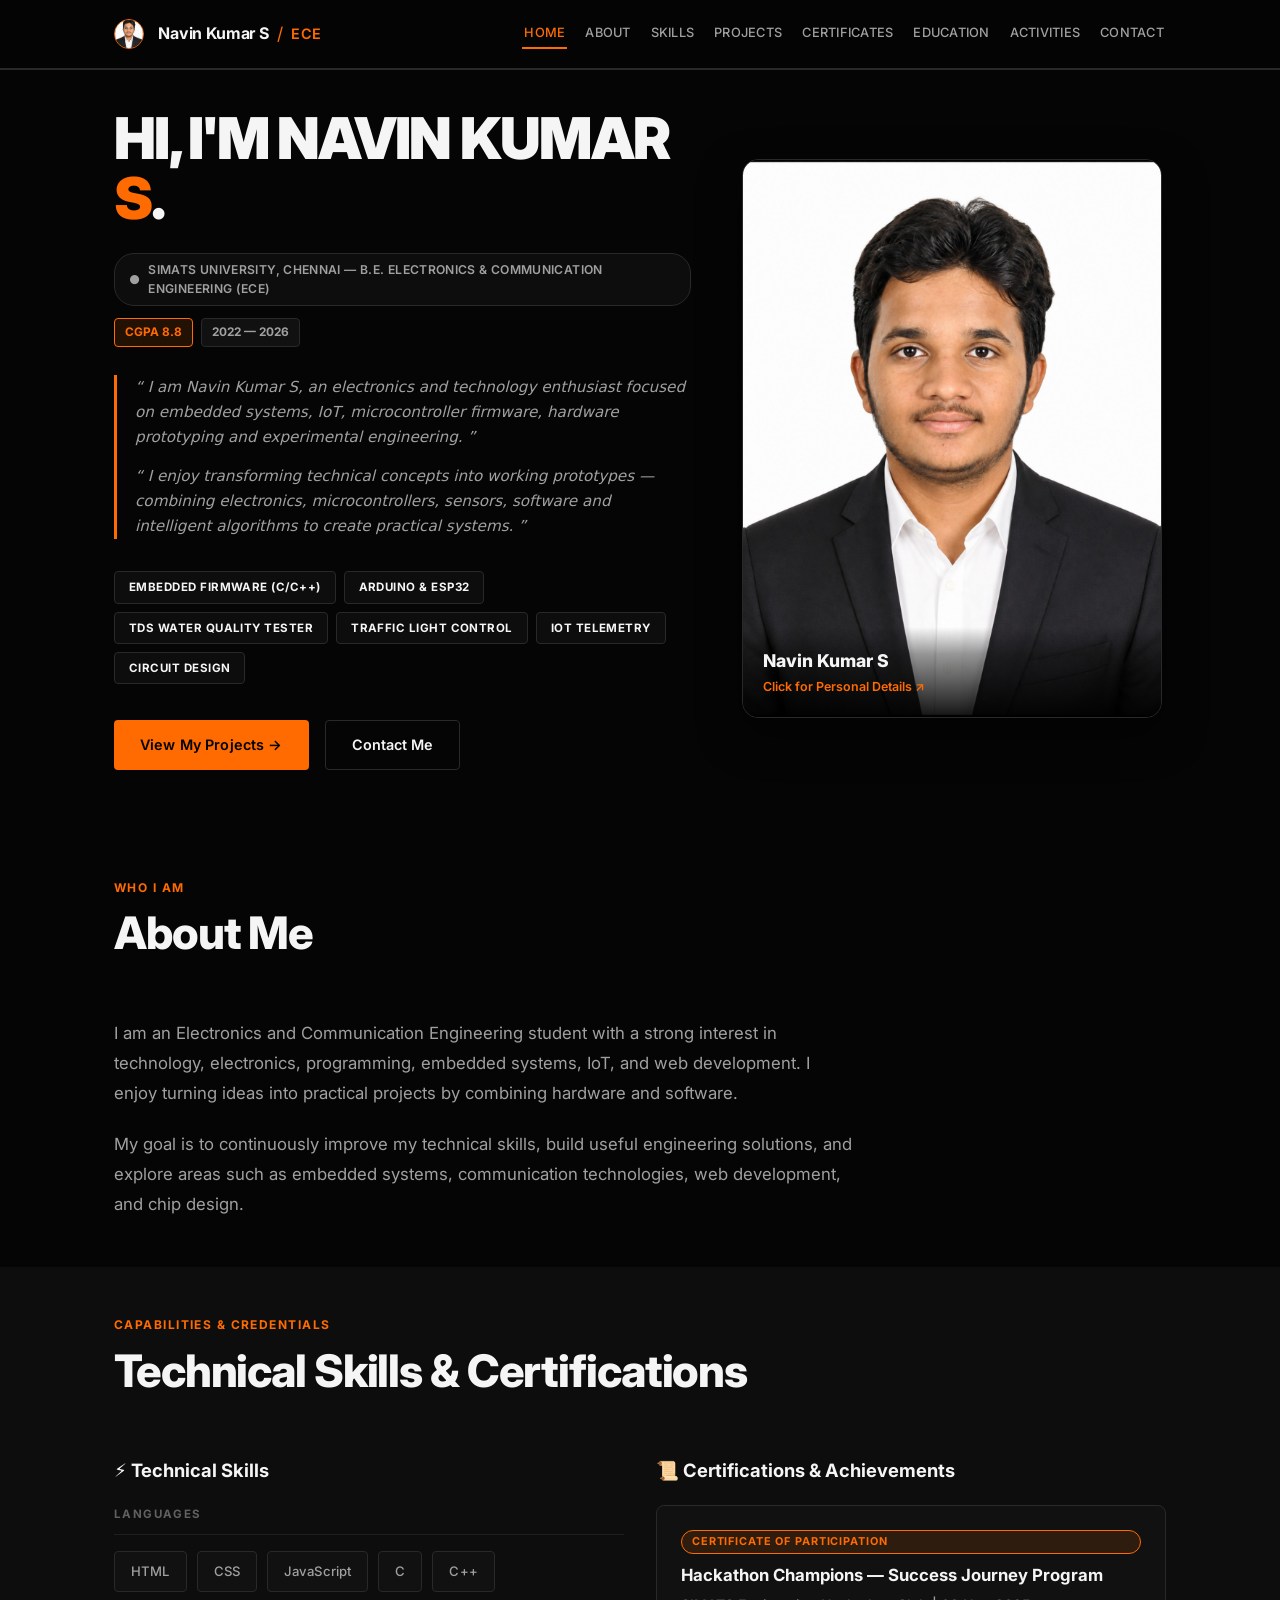
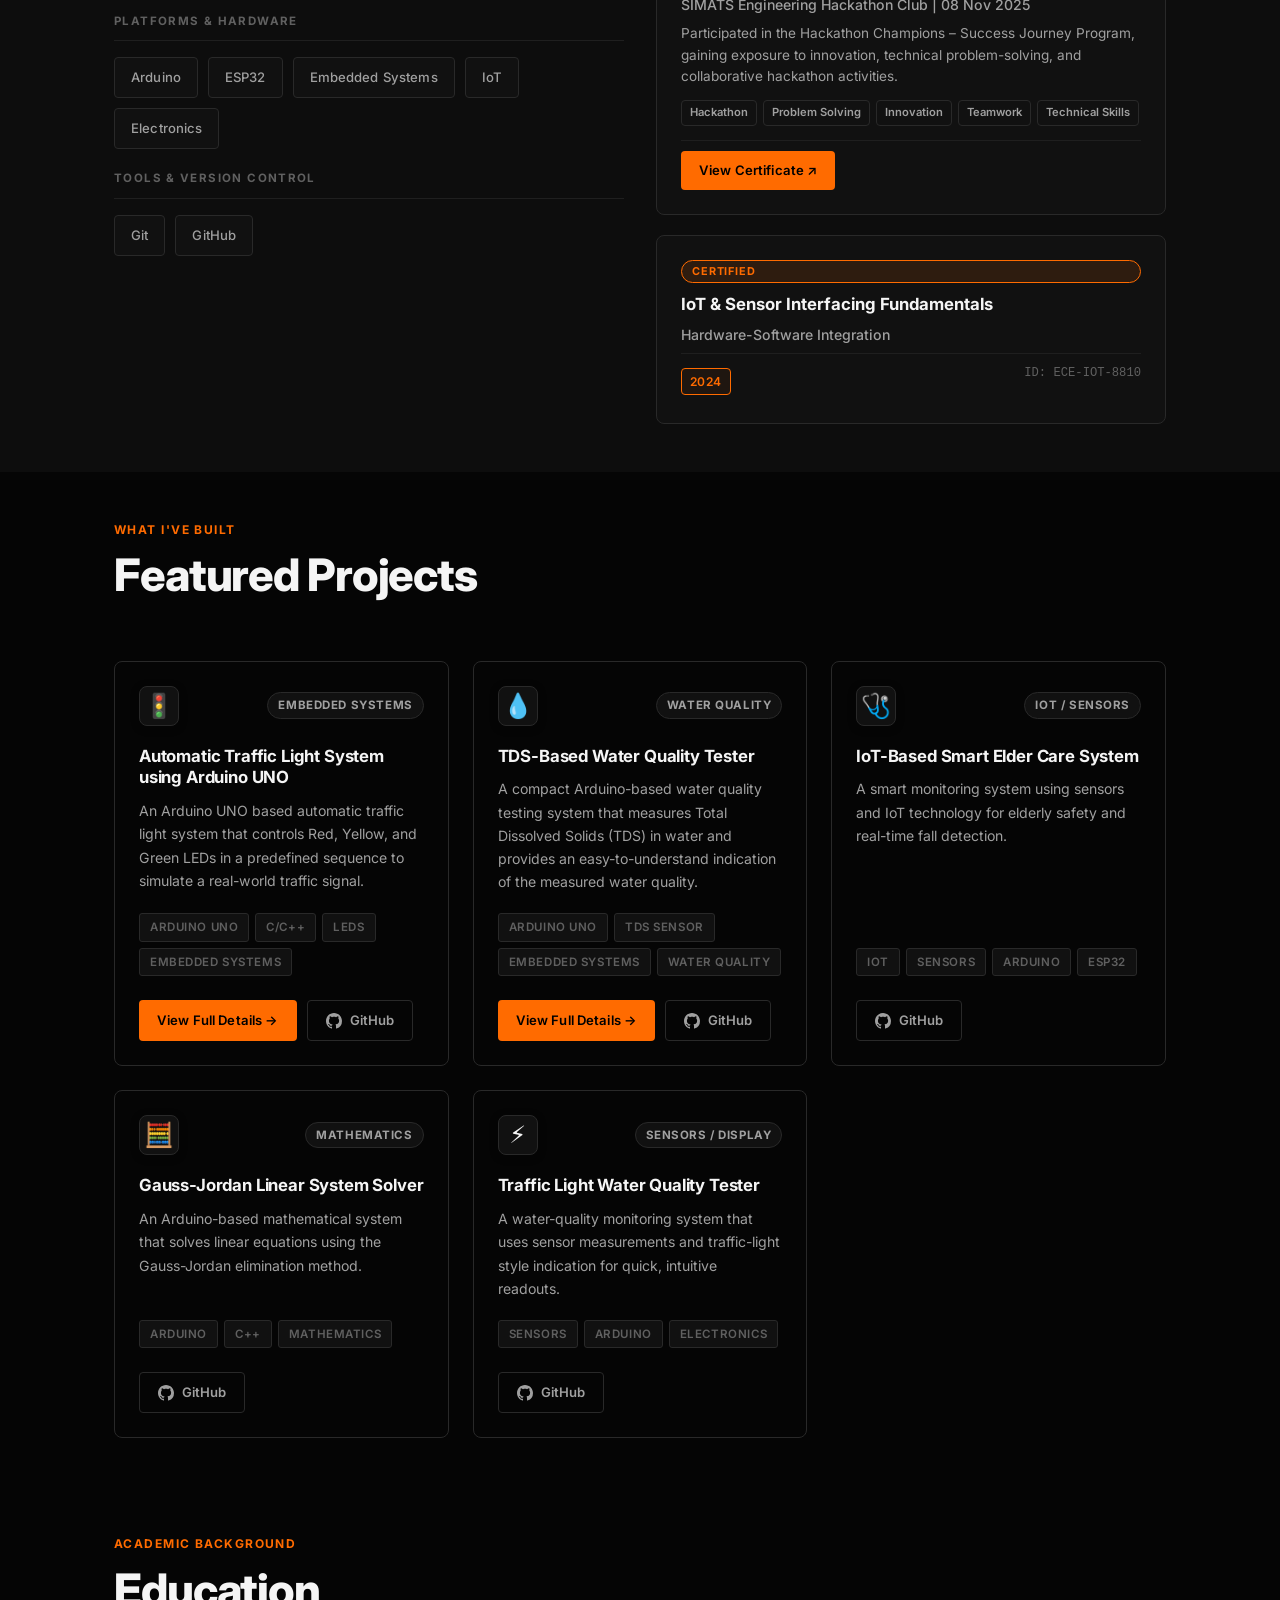
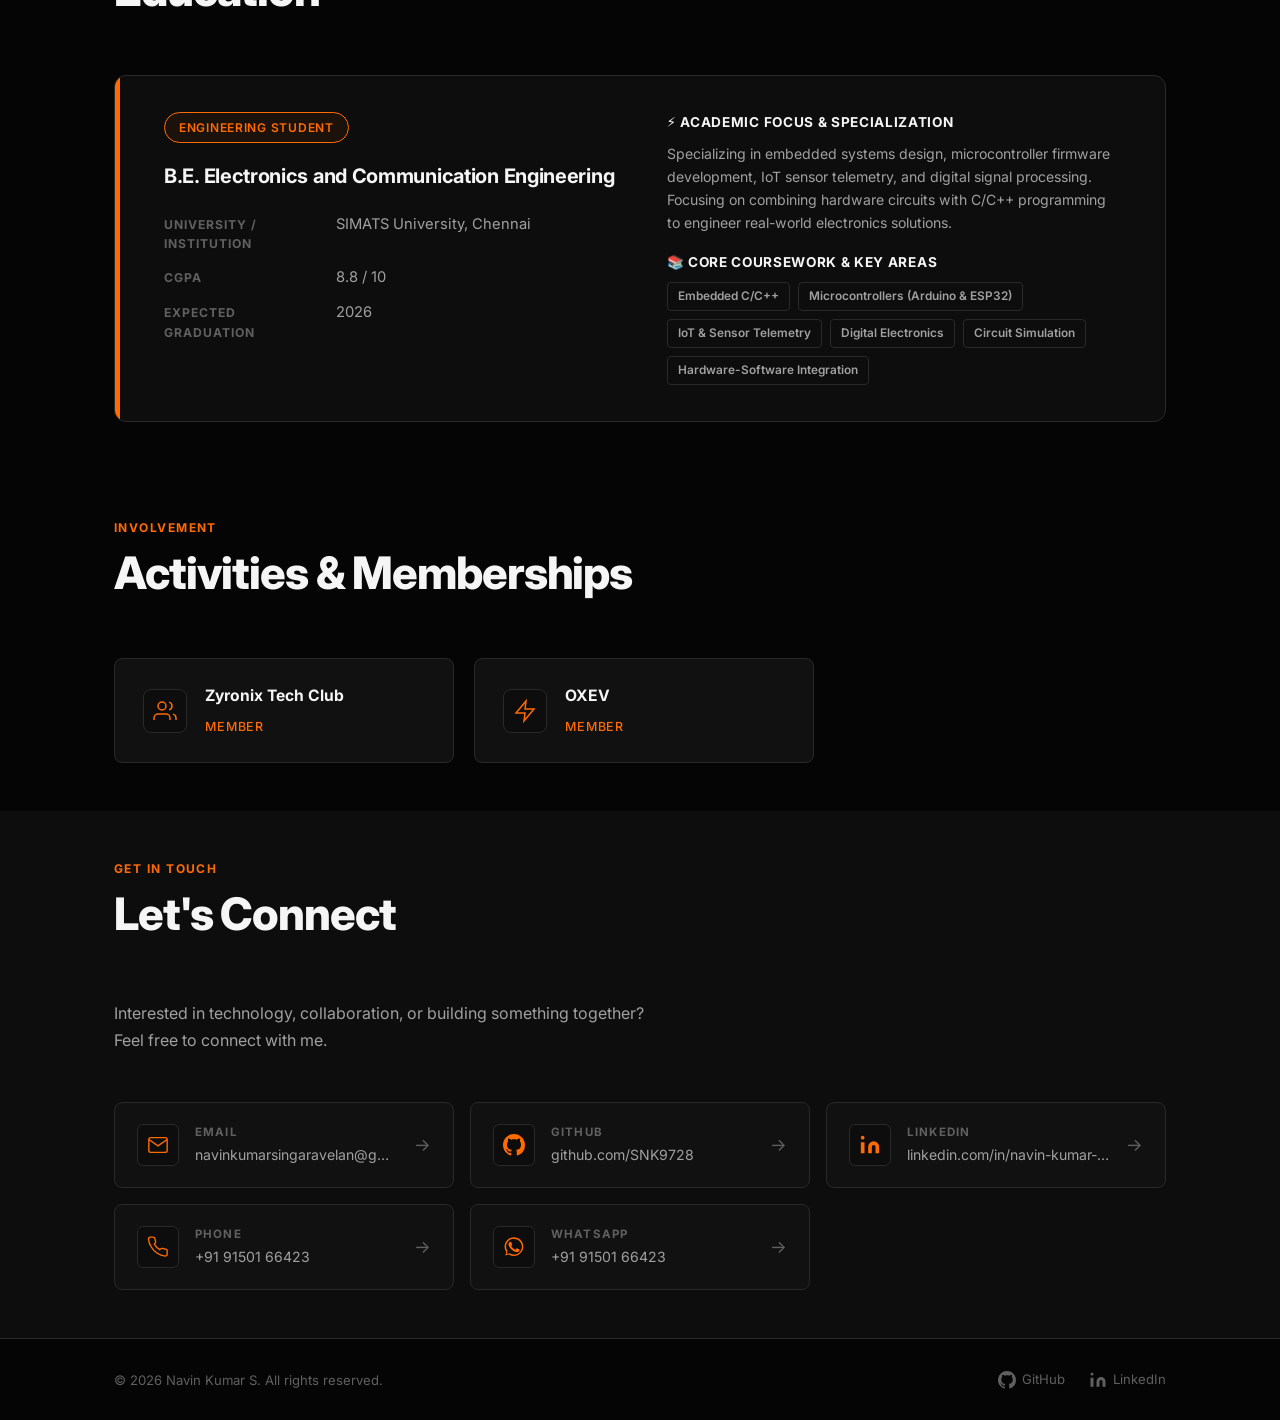
==== commit b766b40e: "Add files via upload" ====
--- a/navin-portfolio/index.html
+++ b/navin-portfolio/index.html
@@ -23,8 +23,9 @@
   <header class="navbar" id="navbar">
     <div class="nav-container">
 
-      <!-- Logo / Brand -->
+      <!-- Logo / Brand with Avatar -->
       <a href="#home" class="nav-brand" id="nav-logo">
+        <img src="images/profile.png" alt="Navin Kumar S" class="nav-logo-avatar" />
         <span class="brand-name">Navin Kumar S</span>
         <span class="brand-sep">/</span>
         <span class="brand-role">ECE</span>
@@ -65,53 +66,71 @@
   </header>
 
   <!-- ============================================================
-       HERO SECTION
+       HERO SECTION (Reference Layout Redesign)
   ============================================================ -->
   <section class="hero" id="home">
-    <div class="container hero-inner">
-
-      <!-- Pill Badge -->
-      <div class="hero-badge fade-in" id="hero-badge">
-        <span class="badge-dot" aria-hidden="true">●</span>
-        Engineering Student &amp; Tech Enthusiast
-      </div>
-
-      <!-- Main Heading -->
-      <h1 class="hero-title fade-in" id="hero-title">
-        Hi, I'm Navin Kumar <span class="accent">S</span>
-      </h1>
-
-      <!-- Subtitle -->
-      <p class="hero-subtitle fade-in" id="hero-subtitle">
-        ECE Student | Electronics &amp; Technology Enthusiast
-      </p>
-
-      <!-- Introduction -->
-      <p class="hero-intro fade-in" id="hero-intro">
-        I am an Electronics and Communication Engineering student passionate about embedded systems,
-        web development, IoT, electronics, and hardware-software integration. I enjoy building
-        practical engineering solutions and learning new technologies through hands-on projects.
-      </p>
-
-      <!-- CTA Buttons -->
-      <div class="hero-buttons fade-in" id="hero-buttons">
-        <a href="#projects" class="btn btn-primary" id="btn-projects">View My Projects →</a>
-        <a href="#contact"  class="btn btn-secondary" id="btn-contact">Contact Me</a>
-      </div>
-
-    </div>
-
-    <!-- Divider + Tech Tags -->
-    <div class="hero-bottom fade-in" id="hero-bottom">
-      <div class="container">
-        <div class="hero-divider" aria-hidden="true"></div>
-        <div class="tech-tags" id="tech-tags" aria-label="Technology areas">
-          <span class="tech-tag">Web Development</span>
-          <span class="tech-tag">Embedded Systems</span>
-          <span class="tech-tag">Electronics</span>
-          <span class="tech-tag">IoT</span>
-          <span class="tech-tag">Chip Design</span>
-        </div>
+    <div class="container">
+      <div class="hero-grid">
+
+        <!-- Left Column: Content -->
+        <div class="hero-main-content">
+          <!-- Impact Headline -->
+          <h1 class="hero-impact-title fade-in">
+            HI, I'M NAVIN KUMAR <span class="accent">S</span>.
+          </h1>
+
+          <!-- Status Bar & Badges -->
+          <div class="hero-status-bar fade-in">
+            <div class="status-pill">
+              <span class="badge-dot" aria-hidden="true">●</span>
+              <span class="status-text">SIMATS UNIVERSITY, CHENNAI — B.E. ELECTRONICS &amp; COMMUNICATION ENGINEERING (ECE)</span>
+            </div>
+            <div class="status-badges">
+              <span class="badge-tag accent-tag" id="hero-cgpa-badge">CGPA 8.8</span>
+              <span class="badge-tag" id="hero-year-badge">2022 — 2026</span>
+            </div>
+          </div>
+
+          <!-- Quoted Bio Paragraphs -->
+          <div class="quoted-bio-stack fade-in">
+            <p class="quoted-bio">
+              “ I am Navin Kumar S, an electronics and technology enthusiast focused on embedded systems, IoT, microcontroller firmware, hardware prototyping and experimental engineering. ”
+            </p>
+            <p class="quoted-bio">
+              “ I enjoy transforming technical concepts into working prototypes — combining electronics, microcontrollers, sensors, software and intelligent algorithms to create practical systems. ”
+            </p>
+          </div>
+
+          <!-- Tech Tag Pills Bar -->
+          <div class="hero-tech-pills fade-in" aria-label="Core competencies">
+            <span class="pill-tag">EMBEDDED FIRMWARE (C/C++)</span>
+            <span class="pill-tag">ARDUINO &amp; ESP32</span>
+            <span class="pill-tag">TDS WATER QUALITY TESTER</span>
+            <span class="pill-tag">TRAFFIC LIGHT CONTROL</span>
+            <span class="pill-tag">IOT TELEMETRY</span>
+            <span class="pill-tag">CIRCUIT DESIGN</span>
+          </div>
+
+          <!-- Action Buttons -->
+          <div class="hero-buttons fade-in">
+            <a href="#projects" class="btn btn-primary" id="btn-projects">View My Projects →</a>
+            <a href="#contact" class="btn btn-secondary" id="btn-contact">Contact Me</a>
+          </div>
+        </div>
+
+        <!-- Right Column: Profile Photo Card -->
+        <div class="hero-photo-column fade-in">
+          <div class="hero-photo-card card-clickable hero-profile-avatar" id="hero-photo-trigger" title="Click to view personal details">
+            <div class="photo-card-inner">
+              <img src="images/profile.png" alt="Navin Kumar S" class="hero-photo-img" />
+              <div class="photo-card-overlay">
+                <span class="photo-overlay-tag">Navin Kumar S</span>
+                <span class="photo-overlay-sub">Click for Personal Details ↗</span>
+              </div>
+            </div>
+          </div>
+        </div>
+
       </div>
     </div>
   </section>
@@ -150,46 +169,89 @@
     <div class="container">
 
       <div class="section-header reveal">
-        <span class="section-label">What I Know</span>
-        <h2 class="section-title">Technical Skills</h2>
-      </div>
-
-      <div class="skills-grid reveal" id="skills-grid" aria-label="Technical skills">
-
-        <!-- Programming Languages -->
-        <div class="skill-category">
-          <h3 class="skill-cat-title">Languages</h3>
-          <div class="skill-tags">
-            <span class="skill-tag" id="skill-html">HTML</span>
-            <span class="skill-tag" id="skill-css">CSS</span>
-            <span class="skill-tag" id="skill-js">JavaScript</span>
-            <span class="skill-tag" id="skill-c">C</span>
-            <span class="skill-tag" id="skill-cpp">C++</span>
-          </div>
-        </div>
-
-        <!-- Platforms & Hardware -->
-        <div class="skill-category">
-          <h3 class="skill-cat-title">Platforms & Hardware</h3>
-          <div class="skill-tags">
-            <span class="skill-tag" id="skill-arduino">Arduino</span>
-            <span class="skill-tag" id="skill-esp32">ESP32</span>
-            <span class="skill-tag" id="skill-embedded">Embedded Systems</span>
-            <span class="skill-tag" id="skill-iot">IoT</span>
-            <span class="skill-tag" id="skill-electronics">Electronics</span>
-          </div>
-        </div>
-
-        <!-- Tools -->
-        <div class="skill-category">
-          <h3 class="skill-cat-title">Tools & Version Control</h3>
-          <div class="skill-tags">
-            <span class="skill-tag" id="skill-git">Git</span>
-            <span class="skill-tag" id="skill-github">GitHub</span>
-          </div>
-        </div>
-
-      </div>
+        <span class="section-label">Capabilities &amp; Credentials</span>
+        <h2 class="section-title">Technical Skills &amp; Certifications</h2>
+      </div>
+
+      <!-- Combined Side-by-Side Grid Layout -->
+      <div class="skills-cert-layout reveal" id="skills-cert-layout">
+
+        <!-- Left Column: Technical Skills -->
+        <div class="skills-column">
+          <h3 class="column-sub-title">⚡ Technical Skills</h3>
+          
+          <div class="skills-stack">
+            <!-- Programming Languages -->
+            <div class="skill-category">
+              <h4 class="skill-cat-title">Languages</h4>
+              <div class="skill-tags">
+                <span class="skill-tag" id="skill-html">HTML</span>
+                <span class="skill-tag" id="skill-css">CSS</span>
+                <span class="skill-tag" id="skill-js">JavaScript</span>
+                <span class="skill-tag" id="skill-c">C</span>
+                <span class="skill-tag" id="skill-cpp">C++</span>
+              </div>
+            </div>
+
+            <!-- Platforms & Hardware -->
+            <div class="skill-category">
+              <h4 class="skill-cat-title">Platforms &amp; Hardware</h4>
+              <div class="skill-tags">
+                <span class="skill-tag" id="skill-arduino">Arduino</span>
+                <span class="skill-tag" id="skill-esp32">ESP32</span>
+                <span class="skill-tag" id="skill-embedded">Embedded Systems</span>
+                <span class="skill-tag" id="skill-iot">IoT</span>
+                <span class="skill-tag" id="skill-electronics">Electronics</span>
+              </div>
+            </div>
+
+            <!-- Tools -->
+            <div class="skill-category">
+              <h4 class="skill-cat-title">Tools &amp; Version Control</h4>
+              <div class="skill-tags">
+                <span class="skill-tag" id="skill-git">Git</span>
+                <span class="skill-tag" id="skill-github">GitHub</span>
+              </div>
+            </div>
+          </div>
+        </div>
+
+        <!-- Right Column: Certificates -->
+        <div class="cert-column">
+          <h3 class="column-sub-title">📜 Certifications &amp; Achievements</h3>
+          
+          <div class="certificates-grid" id="certificates-grid" aria-label="Certificates and certifications">
+            <div class="cert-card cert-card-clickable" id="cert-card-1" data-cert-id="cert-1" title="Click to view full certificate details & photograph">
+              <div class="cert-badge accent-badge">Certificate of Participation</div>
+              <h4 class="cert-title">Hackathon Champions — Success Journey Program</h4>
+              <p class="cert-issuer">SIMATS Engineering Hackathon Club | 08 Nov 2025</p>
+              <p class="cert-summary-desc">Participated in the Hackathon Champions – Success Journey Program, gaining exposure to innovation, technical problem-solving, and collaborative hackathon activities.</p>
+              <div class="cert-skills-pills">
+                <span class="cert-pill">Hackathon</span>
+                <span class="cert-pill">Problem Solving</span>
+                <span class="cert-pill">Innovation</span>
+                <span class="cert-pill">Teamwork</span>
+                <span class="cert-pill">Technical Skills</span>
+              </div>
+              <div class="cert-meta">
+                <a href="images/cert-hackathon.jpg" target="_blank" rel="noopener noreferrer" class="btn btn-primary btn-sm cert-btn-link">View Certificate ↗</a>
+              </div>
+            </div>
+
+            <div class="cert-card">
+              <div class="cert-badge">Certified</div>
+              <h4 class="cert-title">IoT &amp; Sensor Interfacing Fundamentals</h4>
+              <p class="cert-issuer">Hardware-Software Integration</p>
+              <div class="cert-meta">
+                <span class="cert-date">2024</span>
+                <span class="cert-id">ID: ECE-IOT-8810</span>
+              </div>
+            </div>
+          </div>
+        </div>
+
+      </div>
+
     </div>
   </section>
 
@@ -209,20 +271,9 @@
         <!-- Project 1 -->
         <article class="project-card reveal card-clickable" id="project-traffic-light" onclick="window.location.href='project-traffic-light.html';">
           <div class="project-card-inner">
-            <div class="project-number" aria-hidden="true">01</div>
-            <!-- Project Image Placeholder Area -->
-            <div class="project-card-image-wrap">
-              <!-- Replace traffic-light.jpg with your actual project photograph -->
-              <img 
-                src="images/traffic-light.jpg" 
-                alt="Automatic Traffic Light System using Arduino UNO" 
-                class="project-card-img"
-                onerror="this.onerror=null; this.classList.add('img-hidden'); this.nextElementSibling.classList.remove('hidden');"
-              />
-              <div class="card-img-placeholder hidden">
-                <span class="placeholder-icon">🚦</span>
-                <span class="placeholder-text">Project Image</span>
-              </div>
+            <div class="project-card-top-bar">
+              <span class="project-icon-badge">🚦</span>
+              <span class="project-header-badge">Embedded Systems</span>
             </div>
 
             <div class="project-content">
@@ -239,7 +290,7 @@
                 <span class="project-tag">Embedded Systems</span>
               </div>
               <div class="project-actions">
-                <a href="project-traffic-light.html" class="btn btn-sm btn-primary" id="p1-view" onclick="event.stopPropagation();">View Project →</a>
+                <a href="project-traffic-light.html" class="btn btn-sm btn-primary" id="p1-view" onclick="event.stopPropagation();">View Full Details &rarr;</a>
                 <a href="https://github.com/SNK9728" target="_blank" rel="noopener noreferrer" class="btn btn-sm btn-ghost" id="p1-github" aria-label="GitHub repository for Automatic Traffic Light System" onclick="event.stopPropagation();">
                   <svg width="16" height="16" viewBox="0 0 24 24" fill="currentColor" aria-hidden="true">
                     <path d="M12 0C5.37 0 0 5.37 0 12c0 5.31 3.435 9.795 8.205 11.385.6.105.825-.255.825-.57 0-.285-.015-1.23-.015-2.235-3.015.555-3.795-.735-4.035-1.41-.135-.345-.72-1.41-1.23-1.695-.42-.225-1.02-.78-.015-.795.945-.015 1.62.87 1.845 1.23 1.08 1.815 2.805 1.305 3.495.99.105-.78.42-1.305.765-1.605-2.67-.3-5.46-1.335-5.46-5.925 0-1.305.465-2.385 1.23-3.225-.12-.3-.54-1.53.12-3.18 0 0 1.005-.315 3.3 1.23.96-.27 1.98-.405 3-.405s2.04.135 3 .405c2.295-1.56 3.3-1.23 3.3-1.23.66 1.65.24 2.88.12 3.18.765.84 1.23 1.905 1.23 3.225 0 4.605-2.805 5.625-5.475 5.925.435.375.81 1.095.81 2.22 0 1.605-.015 2.895-.015 3.3 0 .315.225.69.825.57A12.02 12.02 0 0 0 24 12c0-6.63-5.37-12-12-12z"/>
@@ -254,20 +305,9 @@
         <!-- Project 2 -->
         <article class="project-card reveal card-clickable" id="project-tds-water-quality" onclick="window.location.href='project-tds-water-quality.html';">
           <div class="project-card-inner">
-            <div class="project-number" aria-hidden="true">02</div>
-            <!-- Project Image Placeholder Area -->
-            <div class="project-card-image-wrap">
-              <!-- Replace tds-water-quality.jpg with your actual project photograph -->
-              <img 
-                src="images/tds-water-quality.jpg" 
-                alt="TDS-Based Water Quality Tester" 
-                class="project-card-img"
-                onerror="this.onerror=null; this.classList.add('img-hidden'); this.nextElementSibling.classList.remove('hidden');"
-              />
-              <div class="card-img-placeholder hidden">
-                <span class="placeholder-icon">🧪</span>
-                <span class="placeholder-text">Project Image</span>
-              </div>
+            <div class="project-card-top-bar">
+              <span class="project-icon-badge">💧</span>
+              <span class="project-header-badge">Water Quality</span>
             </div>
 
             <div class="project-content">
@@ -284,7 +324,7 @@
                 <span class="project-tag">Water Quality</span>
               </div>
               <div class="project-actions">
-                <a href="project-tds-water-quality.html" class="btn btn-sm btn-primary" id="p2-view" onclick="event.stopPropagation();">View Project →</a>
+                <a href="project-tds-water-quality.html" class="btn btn-sm btn-primary" id="p2-view" onclick="event.stopPropagation();">View Full Details &rarr;</a>
                 <a href="https://github.com/SNK9728" target="_blank" rel="noopener noreferrer" class="btn btn-sm btn-ghost" id="p2-github" aria-label="GitHub repository for TDS Water Quality Tester" onclick="event.stopPropagation();">
                   <svg width="16" height="16" viewBox="0 0 24 24" fill="currentColor" aria-hidden="true">
                     <path d="M12 0C5.37 0 0 5.37 0 12c0 5.31 3.435 9.795 8.205 11.385.6.105.825-.255.825-.57 0-.285-.015-1.23-.015-2.235-3.015.555-3.795-.735-4.035-1.41-.135-.345-.72-1.41-1.23-1.695-.42-.225-1.02-.78-.015-.795.945-.015 1.62.87 1.845 1.23 1.08 1.815 2.805 1.305 3.495.99.105-.78.42-1.305.765-1.605-2.67-.3-5.46-1.335-5.46-5.925 0-1.305.465-2.385 1.23-3.225-.12-.3-.54-1.53.12-3.18 0 0 1.005-.315 3.3 1.23.96-.27 1.98-.405 3-.405s2.04.135 3 .405c2.295-1.56 3.3-1.23 3.3-1.23.66 1.65.24 2.88.12 3.18.765.84 1.23 1.905 1.23 3.225 0 4.605-2.805 5.625-5.475 5.925.435.375.81 1.095.81 2.22 0 1.605-.015 2.895-.015 3.3 0 .315.225.69.825.57A12.02 12.02 0 0 0 24 12c0-6.63-5.37-12-12-12z"/>
@@ -299,12 +339,14 @@
         <!-- Project 3 -->
         <article class="project-card reveal" id="project-elder-care">
           <div class="project-card-inner">
-            <div class="project-number" aria-hidden="true">03</div>
+            <div class="project-card-top-bar">
+              <span class="project-icon-badge">🩺</span>
+              <span class="project-header-badge">IoT / Sensors</span>
+            </div>
             <div class="project-content">
               <h3 class="project-title">IoT-Based Smart Elder Care System</h3>
               <p class="project-desc">
-                A smart monitoring system using sensors and IoT technology for elderly safety
-                and real-time fall detection.
+                A smart monitoring system using sensors and IoT technology for elderly safety and real-time fall detection.
               </p>
               <div class="project-tags" aria-label="Technologies used">
                 <span class="project-tag">IoT</span>
@@ -313,8 +355,7 @@
                 <span class="project-tag">ESP32</span>
               </div>
               <div class="project-actions">
-                <a href="#" class="btn btn-sm btn-primary" id="p3-view">View Project →</a>
-                <a href="#" class="btn btn-sm btn-ghost" id="p3-github" aria-label="GitHub repository for Elder Care System">
+                <a href="https://github.com/SNK9728" target="_blank" rel="noopener noreferrer" class="btn btn-sm btn-ghost" id="p3-github" aria-label="GitHub repository for Elder Care System">
                   <svg width="16" height="16" viewBox="0 0 24 24" fill="currentColor" aria-hidden="true">
                     <path d="M12 0C5.37 0 0 5.37 0 12c0 5.31 3.435 9.795 8.205 11.385.6.105.825-.255.825-.57 0-.285-.015-1.23-.015-2.235-3.015.555-3.795-.735-4.035-1.41-.135-.345-.72-1.41-1.23-1.695-.42-.225-1.02-.78-.015-.795.945-.015 1.62.87 1.845 1.23 1.08 1.815 2.805 1.305 3.495.99.105-.78.42-1.305.765-1.605-2.67-.3-5.46-1.335-5.46-5.925 0-1.305.465-2.385 1.23-3.225-.12-.3-.54-1.53.12-3.18 0 0 1.005-.315 3.3 1.23.96-.27 1.98-.405 3-.405s2.04.135 3 .405c2.295-1.56 3.3-1.23 3.3-1.23.66 1.65.24 2.88.12 3.18.765.84 1.23 1.905 1.23 3.225 0 4.605-2.805 5.625-5.475 5.925.435.375.81 1.095.81 2.22 0 1.605-.015 2.895-.015 3.3 0 .315.225.69.825.57A12.02 12.02 0 0 0 24 12c0-6.63-5.37-12-12-12z"/>
                   </svg>
@@ -328,12 +369,14 @@
         <!-- Project 4 -->
         <article class="project-card reveal" id="project-gauss-jordan">
           <div class="project-card-inner">
-            <div class="project-number" aria-hidden="true">04</div>
+            <div class="project-card-top-bar">
+              <span class="project-icon-badge">🧮</span>
+              <span class="project-header-badge">Mathematics</span>
+            </div>
             <div class="project-content">
               <h3 class="project-title">Gauss-Jordan Linear System Solver</h3>
               <p class="project-desc">
-                An Arduino-based mathematical system that solves linear equations using the
-                Gauss-Jordan elimination method.
+                An Arduino-based mathematical system that solves linear equations using the Gauss-Jordan elimination method.
               </p>
               <div class="project-tags" aria-label="Technologies used">
                 <span class="project-tag">Arduino</span>
@@ -341,8 +384,7 @@
                 <span class="project-tag">Mathematics</span>
               </div>
               <div class="project-actions">
-                <a href="#" class="btn btn-sm btn-primary" id="p4-view">View Project →</a>
-                <a href="#" class="btn btn-sm btn-ghost" id="p4-github" aria-label="GitHub repository for Gauss-Jordan Solver">
+                <a href="https://github.com/SNK9728" target="_blank" rel="noopener noreferrer" class="btn btn-sm btn-ghost" id="p4-github" aria-label="GitHub repository for Gauss-Jordan Solver">
                   <svg width="16" height="16" viewBox="0 0 24 24" fill="currentColor" aria-hidden="true">
                     <path d="M12 0C5.37 0 0 5.37 0 12c0 5.31 3.435 9.795 8.205 11.385.6.105.825-.255.825-.57 0-.285-.015-1.23-.015-2.235-3.015.555-3.795-.735-4.035-1.41-.135-.345-.72-1.41-1.23-1.695-.42-.225-1.02-.78-.015-.795.945-.015 1.62.87 1.845 1.23 1.08 1.815 2.805 1.305 3.495.99.105-.78.42-1.305.765-1.605-2.67-.3-5.46-1.335-5.46-5.925 0-1.305.465-2.385 1.23-3.225-.12-.3-.54-1.53.12-3.18 0 0 1.005-.315 3.3 1.23.96-.27 1.98-.405 3-.405s2.04.135 3 .405c2.295-1.56 3.3-1.23 3.3-1.23.66 1.65.24 2.88.12 3.18.765.84 1.23 1.905 1.23 3.225 0 4.605-2.805 5.625-5.475 5.925.435.375.81 1.095.81 2.22 0 1.605-.015 2.895-.015 3.3 0 .315.225.69.825.57A12.02 12.02 0 0 0 24 12c0-6.63-5.37-12-12-12z"/>
                   </svg>
@@ -356,12 +398,14 @@
         <!-- Project 5 -->
         <article class="project-card reveal" id="project-water-quality">
           <div class="project-card-inner">
-            <div class="project-number" aria-hidden="true">05</div>
+            <div class="project-card-top-bar">
+              <span class="project-icon-badge">⚡</span>
+              <span class="project-header-badge">Sensors / Display</span>
+            </div>
             <div class="project-content">
               <h3 class="project-title">Traffic Light Water Quality Tester</h3>
               <p class="project-desc">
-                A water-quality monitoring system that uses sensor measurements and
-                traffic-light style indication for quick, intuitive readouts.
+                A water-quality monitoring system that uses sensor measurements and traffic-light style indication for quick, intuitive readouts.
               </p>
               <div class="project-tags" aria-label="Technologies used">
                 <span class="project-tag">Sensors</span>
@@ -369,8 +413,7 @@
                 <span class="project-tag">Electronics</span>
               </div>
               <div class="project-actions">
-                <a href="#" class="btn btn-sm btn-primary" id="p5-view">View Project →</a>
-                <a href="#" class="btn btn-sm btn-ghost" id="p5-github" aria-label="GitHub repository for Water Quality Tester">
+                <a href="https://github.com/SNK9728" target="_blank" rel="noopener noreferrer" class="btn btn-sm btn-ghost" id="p5-github" aria-label="GitHub repository for Water Quality Tester">
                   <svg width="16" height="16" viewBox="0 0 24 24" fill="currentColor" aria-hidden="true">
                     <path d="M12 0C5.37 0 0 5.37 0 12c0 5.31 3.435 9.795 8.205 11.385.6.105.825-.255.825-.57 0-.285-.015-1.23-.015-2.235-3.015.555-3.795-.735-4.035-1.41-.135-.345-.72-1.41-1.23-1.695-.42-.225-1.02-.78-.015-.795.945-.015 1.62.87 1.845 1.23 1.08 1.815 2.805 1.305 3.495.99.105-.78.42-1.305.765-1.605-2.67-.3-5.46-1.335-5.46-5.925 0-1.305.465-2.385 1.23-3.225-.12-.3-.54-1.53.12-3.18 0 0 1.005-.315 3.3 1.23.96-.27 1.98-.405 3-.405s2.04.135 3 .405c2.295-1.56 3.3-1.23 3.3-1.23.66 1.65.24 2.88.12 3.18.765.84 1.23 1.905 1.23 3.225 0 4.605-2.805 5.625-5.475 5.925.435.375.81 1.095.81 2.22 0 1.605-.015 2.895-.015 3.3 0 .315.225.69.825.57A12.02 12.02 0 0 0 24 12c0-6.63-5.37-12-12-12z"/>
                   </svg>
@@ -379,27 +422,7 @@
               </div>
             </div>
           </div>
-        </article>
-
-      </div>
-    </div>
-  </section>
-
-  <!-- ============================================================
-       CERTIFICATES SECTION
-  ============================================================ -->
-  <section class="section section-alt" id="certificates">
-    <div class="container">
-
-      <div class="section-header reveal">
-        <span class="section-label">Recognized Credentials</span>
-        <h2 class="section-title">Certificates &amp; Certifications</h2>
-      </div>
-
-      <div class="certificates-grid reveal" id="certificates-grid" aria-label="Certificates and certifications">
-        <!-- Rendered dynamically via JavaScript from API / Storage -->
-      </div>
-
+      </div>
     </div>
   </section>
 
@@ -417,30 +440,51 @@
       <div class="edu-card reveal" id="edu-card">
         <div class="edu-card-inner">
           <div class="edu-accent-bar" aria-hidden="true"></div>
-          <div class="edu-details">
-
-            <div class="edu-status-badge" id="edu-status">Engineering Student</div>
-
-            <h3 class="edu-degree">
-              B.E. Electronics and Communication Engineering
-            </h3>
-
-            <div class="edu-meta">
-              <div class="edu-meta-row" id="edu-institution">
-                <span class="edu-meta-label">Degree</span>
-                <span class="edu-meta-value">B.E. Electronics & Communication Engineering</span>
-              </div>
-              <div class="edu-meta-row" id="edu-cgpa">
-                <span class="edu-meta-label">CGPA</span>
-                <span class="edu-meta-value">8.8 / 10</span>
-              </div>
-              <div class="edu-meta-row" id="edu-year">
-                <span class="edu-meta-label">Expected Graduation</span>
-                <span class="edu-meta-value">2026</span>
-              </div>
-            </div>
-
-          </div>
+          
+          <div class="edu-card-grid">
+            <!-- Left Column: Credentials -->
+            <div class="edu-left-col">
+              <div class="edu-status-badge" id="edu-status">Engineering Student</div>
+
+              <h3 class="edu-degree">
+                B.E. Electronics and Communication Engineering
+              </h3>
+
+              <div class="edu-meta">
+                <div class="edu-meta-row" id="edu-institution">
+                  <span class="edu-meta-label">University / Institution</span>
+                  <span class="edu-meta-value">SIMATS University, Chennai</span>
+                </div>
+                <div class="edu-meta-row" id="edu-cgpa">
+                  <span class="edu-meta-label">CGPA</span>
+                  <span class="edu-meta-value" id="edu-cgpa-value">8.8 / 10</span>
+                </div>
+                <div class="edu-meta-row" id="edu-year">
+                  <span class="edu-meta-label">Expected Graduation</span>
+                  <span class="edu-meta-value">2026</span>
+                </div>
+              </div>
+            </div>
+
+            <!-- Right Column: Academic Focus & Coursework (Fills blank area) -->
+            <div class="edu-right-col">
+              <h4 class="edu-focus-title">⚡ Academic Focus &amp; Specialization</h4>
+              <p class="edu-focus-desc">
+                Specializing in embedded systems design, microcontroller firmware development, IoT sensor telemetry, and digital signal processing. Focusing on combining hardware circuits with C/C++ programming to engineer real-world electronics solutions.
+              </p>
+
+              <h4 class="edu-focus-title" style="margin-top:18px;">📚 Core Coursework &amp; Key Areas</h4>
+              <div class="edu-coursework-pills">
+                <span class="edu-pill">Embedded C/C++</span>
+                <span class="edu-pill">Microcontrollers (Arduino &amp; ESP32)</span>
+                <span class="edu-pill">IoT &amp; Sensor Telemetry</span>
+                <span class="edu-pill">Digital Electronics</span>
+                <span class="edu-pill">Circuit Simulation</span>
+                <span class="edu-pill">Hardware-Software Integration</span>
+              </div>
+            </div>
+          </div>
+
         </div>
       </div>
 
@@ -891,6 +935,134 @@
         </a>
         <button class="btn btn-primary btn-sm" id="pmodal-close-btn">Close Modal</button>
       </div>
+  <!-- ============================================================
+       PERSONAL DETAILS MODAL (Triggers when clicking Profile Photo)
+  ============================================================ -->
+  <div class="modal-backdrop" id="profile-details-modal" aria-hidden="true" role="dialog" aria-labelledby="profile-modal-title">
+    <div class="modal-card profile-modal-card">
+      <div class="modal-header">
+        <div class="modal-title-group">
+          <span class="modal-tag">Personal Profile</span>
+          <h3 id="profile-modal-title">Navin Kumar S — Personal Details</h3>
+        </div>
+        <button class="modal-close-btn" id="profile-modal-close" aria-label="Close profile details modal">&times;</button>
+      </div>
+
+      <div class="profile-modal-body">
+        <div class="profile-modal-top">
+          <img src="images/profile.png" alt="Navin Kumar S" class="profile-modal-avatar" />
+          <div class="profile-modal-heading">
+            <h3>Navin Kumar S</h3>
+            <span class="profile-modal-sub">B.E. Electronics &amp; Communication Engineering</span>
+            <div class="profile-modal-badges">
+              <span class="badge-pill" id="modal-cgpa-badge">CGPA: 8.8 / 10</span>
+              <span class="badge-pill" id="modal-year-badge">Graduation: 2026</span>
+              <span class="badge-pill">ECE Student</span>
+            </div>
+          </div>
+        </div>
+
+        <div class="profile-modal-details-grid">
+          <div class="profile-detail-item">
+            <span class="detail-label">Full Name</span>
+            <span class="detail-val">Navin Kumar Singaravelan</span>
+          </div>
+          <div class="profile-detail-item">
+            <span class="detail-label">University / Institution</span>
+            <span class="detail-val highlight" id="modal-institution-val">SIMATS University, Chennai</span>
+          </div>
+          <div class="profile-detail-item">
+            <span class="detail-label">Degree</span>
+            <span class="detail-val">B.E. Electronics and Communication Engineering</span>
+          </div>
+          <div class="profile-detail-item">
+            <span class="detail-label">Academic Performance</span>
+            <span class="detail-val highlight" id="modal-cgpa-val">8.8 CGPA (Out of 10.0)</span>
+          </div>
+          <div class="profile-detail-item">
+            <span class="detail-label">Expected Graduation</span>
+            <span class="detail-val">2026</span>
+          </div>
+          <div class="profile-detail-item">
+            <span class="detail-label">Email Address</span>
+            <span class="detail-val"><a href="mailto:navinkumarsingaravelan@gmail.com">navinkumarsingaravelan@gmail.com</a></span>
+          </div>
+          <div class="profile-detail-item">
+            <span class="detail-label">Phone / WhatsApp</span>
+            <span class="detail-val"><a href="https://wa.me/919150166423" target="_blank">+91 91501 66423</a></span>
+          </div>
+          <div class="profile-detail-item">
+            <span class="detail-label">GitHub Profile</span>
+            <span class="detail-val"><a href="https://github.com/SNK9728" target="_blank">github.com/SNK9728</a></span>
+          </div>
+          <div class="profile-detail-item">
+            <span class="detail-label">LinkedIn Profile</span>
+            <span class="detail-val"><a href="https://www.linkedin.com/in/navin-kumar-singaravelan-812a70387" target="_blank">LinkedIn Profile →</a></span>
+          </div>
+        </div>
+      </div>
+
+      <div class="admin-panel-footer">
+        <button class="btn btn-secondary btn-sm" id="profile-modal-close-btn">Close</button>
+      </div>
+  <!-- ============================================================
+       CERTIFICATE DETAILS MODAL (Triggers when clicking Certificate 1)
+  ============================================================ -->
+  <div class="modal-backdrop" id="cert-details-modal" aria-hidden="true" role="dialog" aria-labelledby="cert-modal-title">
+    <div class="modal-card cert-modal-card">
+      <div class="modal-header">
+        <div class="modal-title-group">
+          <span class="modal-tag" id="cert-modal-type">Certificate of Participation</span>
+          <h3 id="cert-modal-title">Hackathon Champions — Success Journey Program</h3>
+        </div>
+        <button class="modal-close-btn" id="cert-modal-close" aria-label="Close certificate modal">&times;</button>
+      </div>
+
+      <div class="cert-modal-body">
+        <!-- Certificate Image Preview -->
+        <div class="cert-modal-img-container">
+          <a href="images/cert-hackathon.jpg" target="_blank" rel="noopener noreferrer" title="Click to view high-resolution photo in new tab">
+            <img src="images/cert-hackathon.jpg" alt="Hackathon Champions Certificate" class="cert-modal-img" id="cert-modal-img" />
+          </a>
+        </div>
+
+        <!-- Certificate Metadata Stack -->
+        <div class="cert-modal-info">
+          <div class="cert-info-row">
+            <span class="cert-info-label">Issued By</span>
+            <span class="cert-info-val" id="cert-modal-issuer">SIMATS Engineering Hackathon Club, SIMATS Engineering</span>
+          </div>
+          <div class="cert-info-row">
+            <span class="cert-info-label">Date</span>
+            <span class="cert-info-val" id="cert-modal-date">08 November 2025</span>
+          </div>
+          <div class="cert-info-row">
+            <span class="cert-info-label">Event</span>
+            <span class="cert-info-val" id="cert-modal-event">Hackathon Champions — Success Journey Program</span>
+          </div>
+          <div class="cert-info-row full-width">
+            <span class="cert-info-label">Description</span>
+            <p class="cert-info-desc" id="cert-modal-desc">
+              Participated in the <strong>Hackathon Champions – Success Journey Program</strong> organized by the <strong>SIMATS Engineering Hackathon Club</strong>. The program provided an opportunity to engage in a hackathon environment, explore innovative problem-solving, and gain experience in collaborative technical activities.
+            </p>
+          </div>
+          <div class="cert-info-row full-width">
+            <span class="cert-info-label">Skills / Areas</span>
+            <div class="cert-skills-pills" id="cert-modal-skills">
+              <span class="cert-pill">Hackathon</span>
+              <span class="cert-pill">Problem Solving</span>
+              <span class="cert-pill">Innovation</span>
+              <span class="cert-pill">Teamwork</span>
+              <span class="cert-pill">Technical Skills</span>
+            </div>
+          </div>
+        </div>
+      </div>
+
+      <div class="admin-panel-footer">
+        <a href="images/cert-hackathon.jpg" target="_blank" rel="noopener noreferrer" class="btn btn-secondary btn-sm">Open Full Image ↗</a>
+        <button class="btn btn-primary btn-sm" id="cert-modal-close-btn">Close Modal</button>
+      </div>
     </div>
   </div>
 
--- a/navin-portfolio/style.css
+++ b/navin-portfolio/style.css
@@ -342,123 +342,226 @@
   border-color: var(--text-secondary);
 }
 
-/* ── 7. HERO SECTION ──────────────────────────────────────── */
+/* ── 7. HERO SECTION (Reference Layout Redesign) ───────────── */
 .hero {
-  min-height: 100vh;
-  display: flex;
-  flex-direction: column;
-  justify-content: center;
-  padding-top: var(--nav-h);
+  padding-top: calc(var(--nav-h) + 40px);
+  padding-bottom: 60px;
   background: var(--bg);
 }
 
-.hero-inner {
-  flex: 1;
-  display: flex;
-  flex-direction: column;
-  justify-content: center;
-  padding-top: 80px;
-  padding-bottom: 60px;
-}
-
-/* Badge / pill */
-.hero-badge {
-  display: inline-flex;
-  align-items: center;
-  gap: 8px;
-  padding: 8px 18px;
-  border: 1px solid var(--border);
-  border-radius: 100px;
-  font-size: 0.82rem;
-  font-weight: 500;
-  color: var(--text-secondary);
-  letter-spacing: 0.02em;
-  width: fit-content;
-  margin-bottom: 32px;
-  background: var(--accent-dim2);
-}
-
-.badge-dot {
-  color: var(--accent);
-  font-size: 0.6rem;
-  line-height: 1;
-}
-
-/* Main Heading */
-.hero-title {
-  font-size: clamp(2.6rem, 7vw, 5rem);
+.hero-grid {
+  display: grid;
+  grid-template-columns: 1.35fr 1fr;
+  gap: 48px;
+  align-items: center;
+}
+
+@media (max-width: 960px) {
+  .hero-grid {
+    grid-template-columns: 1fr;
+    gap: 36px;
+  }
+}
+
+.hero-section-tag {
+  font-family: monospace;
+  font-size: 0.85rem;
+  font-weight: 700;
+  color: var(--text-muted);
+  letter-spacing: 0.08em;
+  text-transform: uppercase;
+  margin-bottom: 16px;
+}
+
+.tag-slashes {
+  color: var(--accent);
+}
+
+.hero-impact-title {
+  font-size: clamp(2.2rem, 4.5vw, 3.8rem);
   font-weight: 900;
   line-height: 1.05;
   letter-spacing: -0.03em;
   color: var(--text-primary);
-  margin-bottom: 20px;
-}
-
-/* Subtitle */
-.hero-subtitle {
-  font-size: clamp(1rem, 2.5vw, 1.25rem);
+  margin-bottom: 24px;
+  text-transform: uppercase;
+}
+
+.hero-status-bar {
+  display: flex;
+  align-items: center;
+  gap: 12px;
+  flex-wrap: wrap;
+  margin-bottom: 28px;
+}
+
+.status-pill {
+  display: inline-flex;
+  align-items: center;
+  gap: 8px;
+  padding: 6px 14px;
+  background: var(--bg-2);
+  border: 1px solid var(--border);
+  border-radius: 20px;
+  font-size: 0.76rem;
   font-weight: 600;
-  color: var(--accent);
-  letter-spacing: 0.01em;
-  margin-bottom: 24px;
-}
-
-/* Intro paragraph */
-.hero-intro {
-  font-size: 1.0rem;
-  color: var(--text-secondary);
-  line-height: 1.75;
-  max-width: 640px;
-  margin-bottom: 40px;
-}
-
-/* Buttons wrapper */
+  color: var(--text-secondary);
+  letter-spacing: 0.03em;
+}
+
+.status-badges {
+  display: flex;
+  gap: 8px;
+}
+
+.badge-tag {
+  font-size: 0.74rem;
+  font-weight: 700;
+  padding: 4px 10px;
+  border-radius: 4px;
+  background: var(--bg-3);
+  color: var(--text-secondary);
+  border: 1px solid var(--border);
+}
+
+.badge-tag.accent-tag {
+  background: var(--accent-dim);
+  color: var(--accent);
+  border-color: var(--accent);
+}
+
+.quoted-bio-stack {
+  display: flex;
+  flex-direction: column;
+  gap: 14px;
+  margin-bottom: 32px;
+  border-left: 3px solid var(--accent);
+  padding-left: 18px;
+}
+
+.quoted-bio {
+  font-size: 0.95rem;
+  line-height: 1.65;
+  color: var(--text-secondary);
+  font-style: italic;
+  margin: 0;
+}
+
+.hero-tech-pills {
+  display: flex;
+  flex-wrap: wrap;
+  gap: 8px;
+  margin-bottom: 36px;
+}
+
+.pill-tag {
+  font-size: 0.72rem;
+  font-weight: 700;
+  text-transform: uppercase;
+  letter-spacing: 0.04em;
+  padding: 6px 14px;
+  border-radius: 4px;
+  background: var(--bg-2);
+  color: var(--text-primary);
+  border: 1px solid var(--border);
+  transition: all 0.2s ease;
+}
+
+.pill-tag:hover {
+  border-color: var(--accent);
+  color: var(--accent);
+  background: var(--accent-dim);
+}
+
 .hero-buttons {
   display: flex;
   gap: 16px;
   flex-wrap: wrap;
-  margin-bottom: 0;
-}
-
-/* Hero bottom (divider + tech tags) */
-.hero-bottom {
-  padding-bottom: 48px;
-}
-
-.hero-divider {
-  height: 1px;
-  background: var(--border);
-  margin-bottom: 28px;
-}
-
-.tech-tags {
-  display: flex;
-  flex-wrap: wrap;
-  gap: 10px;
-}
-
-.tech-tag {
-  display: inline-block;
-  padding: 7px 15px;
-  border: 1px solid var(--border);
-  border-radius: 4px;
+}
+
+/* Photo Card Right Column */
+.hero-photo-column {
+  display: flex;
+  justify-content: center;
+}
+
+.hero-photo-card {
+  width: 100%;
+  max-width: 420px;
+  background: var(--bg-2);
+  border: 1px solid var(--border);
+  border-radius: 16px;
+  overflow: hidden;
+  position: relative;
+  transition: transform 0.3s ease, border-color 0.3s ease, box-shadow 0.3s ease;
+  box-shadow: 0 16px 40px rgba(0,0,0,0.5);
+  cursor: pointer;
+}
+
+.hero-photo-card:hover {
+  transform: translateY(-6px);
+  border-color: var(--accent);
+  box-shadow: 0 20px 50px rgba(255, 107, 0, 0.15);
+}
+
+.photo-card-inner {
+  position: relative;
+  width: 100%;
+  aspect-ratio: 3 / 4;
+  overflow: hidden;
+  background: #111;
+}
+
+.hero-photo-img {
+  width: 100%;
+  height: 100%;
+  object-fit: cover;
+  display: block;
+  transition: transform 0.4s ease;
+}
+
+.hero-photo-card:hover .hero-photo-img {
+  transform: scale(1.03);
+}
+
+.photo-card-overlay {
+  position: absolute;
+  bottom: 0;
+  left: 0;
+  right: 0;
+  padding: 20px;
+  background: linear-gradient(to top, rgba(0,0,0,0.92) 0%, rgba(0,0,0,0.4) 70%, transparent 100%);
+  display: flex;
+  flex-direction: column;
+  gap: 2px;
+}
+
+.photo-overlay-tag {
+  font-size: 1.1rem;
+  font-weight: 800;
+  color: var(--text-primary);
+}
+
+.photo-overlay-sub {
   font-size: 0.78rem;
   font-weight: 600;
   color: var(--accent);
-  letter-spacing: 0.04em;
-  text-transform: uppercase;
-  background: var(--accent-dim2);
-  transition: border-color 0.2s, background 0.2s;
-}
-
-.tech-tag:hover {
-  border-color: var(--accent);
-  background: var(--accent-dim);
+}
+
+.nav-logo-avatar {
+  width: 30px;
+  height: 30px;
+  border-radius: 50%;
+  object-fit: cover;
+  border: 1px solid var(--accent);
+  margin-right: 8px;
+  vertical-align: middle;
+  background: var(--bg-2);
 }
 
 /* ── 8. SECTION COMMON ────────────────────────────────────── */
 .section {
-  padding: 100px 0;
+  padding: 48px 0;
 }
 
 .section-alt {
@@ -551,43 +654,175 @@
   transform: translateY(-2px);
 }
 
+/* ── 10. SKILLS & CERTIFICATIONS COMBINED SECTION ─────────── */
+.skills-cert-layout {
+  display: grid;
+  grid-template-columns: 1fr 1fr;
+  gap: 32px;
+  align-items: start;
+}
+
+@media (max-width: 900px) {
+  .skills-cert-layout {
+    grid-template-columns: 1fr;
+  }
+}
+
+.column-sub-title {
+  font-size: 1.15rem;
+  font-weight: 700;
+  color: var(--text-primary);
+  margin-bottom: 20px;
+  display: flex;
+  align-items: center;
+  gap: 8px;
+}
+
+.skills-stack {
+  display: flex;
+  flex-direction: column;
+  gap: 20px;
+}
+
+.certificates-grid {
+  display: flex;
+  flex-direction: column;
+  gap: 16px;
+}
+
+.cert-card {
+  background: var(--bg);
+  border: 1px solid var(--border);
+  border-radius: 8px;
+  padding: 20px 24px;
+  position: relative;
+  transition: transform 0.25s ease, border-color 0.25s ease, background 0.25s ease;
+}
+
+.cert-card:hover {
+  transform: translateY(-2px);
+  border-color: var(--accent);
+  background: var(--bg-2);
+}
+
+.cert-badge {
+  display: inline-block;
+  font-size: 0.68rem;
+  font-weight: 700;
+  text-transform: uppercase;
+  letter-spacing: 0.08em;
+  padding: 2px 10px;
+  border-radius: 20px;
+  background: var(--accent-dim);
+  color: var(--accent);
+  border: 1px solid var(--accent);
+  margin-bottom: 10px;
+}
+
+.cert-title {
+  font-size: 1.05rem;
+  font-weight: 700;
+  color: var(--text-primary);
+  margin: 0 0 6px 0;
+}
+
+.cert-issuer {
+  font-size: 0.88rem;
+  color: var(--text-secondary);
+  margin: 0 0 14px 0;
+}
+
+.cert-meta {
+  display: flex;
+  justify-content: space-between;
+  align-items: center;
+  font-size: 0.78rem;
+  color: var(--text-muted);
+  border-top: 1px solid var(--border-light);
+  padding-top: 10px;
+}
+
 /* ── 11. PROJECTS SECTION ─────────────────────────────────── */
 .projects-grid {
   display: grid;
   grid-template-columns: repeat(auto-fit, minmax(320px, 1fr));
-  gap: 1px;
+  gap: 24px;
+}
+
+.project-card {
+  background: var(--bg);
   border: 1px solid var(--border);
   border-radius: 8px;
   overflow: hidden;
-  background: var(--border);
-}
-
-.project-card {
-  background: var(--bg);
-  transition: background 0.25s var(--ease);
+  transition: transform 0.25s var(--ease), border-color 0.25s var(--ease), background 0.25s var(--ease);
 }
 
 .project-card:hover {
+  transform: translateY(-4px);
+  border-color: var(--accent);
   background: var(--bg-2);
 }
 
 .project-card-inner {
-  padding: 32px;
+  padding: 24px;
+  display: flex;
+  flex-direction: column;
+  gap: 16px;
   height: 100%;
-  display: flex;
-  flex-direction: column;
-  gap: 0;
-  position: relative;
-}
-
-.project-number {
-  font-size: 2.8rem;
-  font-weight: 900;
-  color: var(--border);
-  letter-spacing: -0.03em;
+}
+
+.project-card-top-bar {
+  display: flex;
+  justify-content: space-between;
+  align-items: center;
+  margin-bottom: 4px;
+}
+
+.project-icon-badge {
+  font-size: 1.5rem;
   line-height: 1;
-  margin-bottom: 16px;
-  transition: color 0.25s;
+  display: inline-flex;
+  align-items: center;
+  justify-content: center;
+  width: 40px;
+  height: 40px;
+  border-radius: 8px;
+  background: var(--bg-3);
+  border: 1px solid var(--border);
+  box-shadow: 0 2px 8px rgba(0,0,0,0.3);
+  transition: transform 0.25s ease, border-color 0.25s ease, background 0.25s ease;
+}
+
+.project-card:hover .project-icon-badge {
+  transform: scale(1.1) rotate(4deg);
+  border-color: var(--accent);
+  background: var(--accent-dim);
+}
+
+.project-title {
+  font-size: 1.15rem;
+  font-weight: 700;
+  color: var(--text-primary);
+  margin: 0 0 8px 0;
+}
+
+.project-header-badge {
+  font-size: 0.72rem;
+  font-weight: 700;
+  text-transform: uppercase;
+  letter-spacing: 0.05em;
+  padding: 3px 10px;
+  border-radius: 20px;
+  background: var(--bg-3);
+  color: var(--text-secondary);
+  border: 1px solid var(--border);
+}
+
+.project-desc {
+  font-size: 0.92rem;
+  color: var(--text-secondary);
+  line-height: 1.5;
+  margin-bottom: 12px;
 }
 
 .project-card:hover .project-number {
@@ -670,14 +905,17 @@
 /* ── 12. EDUCATION SECTION ────────────────────────────────── */
 .edu-card {
   border: 1px solid var(--border);
-  border-radius: 8px;
+  border-radius: 12px;
   overflow: hidden;
-  max-width: 720px;
-  transition: border-color 0.25s;
+  width: 100%;
+  max-width: 100%;
+  background: var(--bg-2);
+  transition: border-color 0.25s, box-shadow 0.25s;
 }
 
 .edu-card:hover {
   border-color: var(--accent);
+  box-shadow: 0 12px 36px rgba(0,0,0,0.5);
 }
 
 .edu-card-inner {
@@ -686,14 +924,26 @@
 }
 
 .edu-accent-bar {
-  width: 4px;
+  width: 5px;
   background: var(--accent);
   flex-shrink: 0;
 }
 
-.edu-details {
-  padding: 36px 36px 36px 32px;
+.edu-card-grid {
+  display: grid;
+  grid-template-columns: 1fr 1fr;
+  gap: 48px;
+  align-items: start;
+  padding: 36px 44px;
   flex: 1;
+}
+
+@media (max-width: 820px) {
+  .edu-card-grid {
+    grid-template-columns: 1fr;
+    gap: 28px;
+    padding: 24px 20px;
+  }
 }
 
 .edu-status-badge {
@@ -744,6 +994,38 @@
 .edu-meta-value {
   font-size: 0.92rem;
   color: var(--text-secondary);
+}
+
+.edu-focus-title {
+  font-size: 0.85rem;
+  font-weight: 700;
+  color: var(--text-primary);
+  text-transform: uppercase;
+  letter-spacing: 0.05em;
+  margin-bottom: 8px;
+}
+
+.edu-focus-desc {
+  font-size: 0.88rem;
+  line-height: 1.65;
+  color: var(--text-secondary);
+  margin: 0;
+}
+
+.edu-coursework-pills {
+  display: flex;
+  flex-wrap: wrap;
+  gap: 8px;
+}
+
+.edu-pill {
+  font-size: 0.74rem;
+  font-weight: 600;
+  padding: 4px 10px;
+  border-radius: 4px;
+  background: var(--bg-2);
+  color: var(--text-secondary);
+  border: 1px solid var(--border);
 }
 
 /* ── 13. ACTIVITIES SECTION ───────────────────────────────── */
@@ -2414,8 +2696,230 @@
 .code-sub-label { font-size: 0.82rem; color: var(--text-muted); margin-top: 4px; }
 .flow-node-square { border-radius: 8px !important; }
 
-
-
-
-
-
+/* ── Profile Details Modal ── */
+.hero-profile-avatar, .nav-logo-avatar {
+  cursor: pointer;
+}
+
+.profile-modal-card {
+  max-width: 620px;
+  width: 90%;
+}
+
+.profile-modal-body {
+  padding: 24px;
+  display: flex;
+  flex-direction: column;
+  gap: 24px;
+}
+
+.profile-modal-top {
+  display: flex;
+  align-items: center;
+  gap: 20px;
+  border-bottom: 1px solid var(--border-light);
+  padding-bottom: 20px;
+}
+
+.profile-modal-avatar {
+  width: 90px;
+  height: 90px;
+  border-radius: 50%;
+  object-fit: cover;
+  border: 2px solid var(--accent);
+  box-shadow: 0 0 20px rgba(255, 255, 255, 0.15);
+  background: var(--bg-2);
+}
+
+.profile-modal-heading h3 {
+  font-size: 1.4rem;
+  font-weight: 800;
+  color: var(--text-primary);
+  margin: 0 0 4px 0;
+}
+
+.profile-modal-sub {
+  font-size: 0.88rem;
+  color: var(--text-secondary);
+  display: block;
+  margin-bottom: 10px;
+}
+
+.profile-modal-badges {
+  display: flex;
+  gap: 8px;
+  flex-wrap: wrap;
+}
+
+.badge-pill {
+  font-size: 0.72rem;
+  font-weight: 700;
+  text-transform: uppercase;
+  letter-spacing: 0.05em;
+  padding: 3px 10px;
+  border-radius: 20px;
+  background: var(--accent-dim);
+  color: var(--accent);
+  border: 1px solid var(--accent);
+}
+
+.profile-modal-details-grid {
+  display: grid;
+  grid-template-columns: 1fr 1fr;
+  gap: 16px;
+}
+
+@media (max-width: 600px) {
+  .profile-modal-details-grid {
+    grid-template-columns: 1fr;
+  }
+}
+
+.profile-detail-item {
+  background: var(--bg-2);
+  border: 1px solid var(--border);
+  border-radius: 6px;
+  padding: 12px 16px;
+  display: flex;
+  flex-direction: column;
+  gap: 4px;
+}
+
+.detail-label {
+  font-size: 0.75rem;
+  font-weight: 600;
+  text-transform: uppercase;
+  letter-spacing: 0.05em;
+  color: var(--text-muted);
+}
+
+.detail-val {
+  font-size: 0.92rem;
+  font-weight: 600;
+  color: var(--text-primary);
+}
+
+.detail-val.highlight {
+  color: var(--accent);
+}
+
+.detail-val a {
+  color: var(--text-primary);
+  text-decoration: underline;
+  text-underline-offset: 3px;
+  transition: color 0.2s ease;
+}
+
+.detail-val a:hover {
+  color: var(--accent);
+}
+
+/* ── Certificate Card & Modal Styles ── */
+.cert-card-clickable {
+  cursor: pointer;
+  transition: transform 0.3s ease, border-color 0.3s ease, box-shadow 0.3s ease;
+}
+
+.cert-card-clickable:hover {
+  transform: translateY(-4px);
+  border-color: var(--accent);
+  box-shadow: 0 12px 30px rgba(255, 107, 0, 0.15);
+}
+
+.cert-summary-desc {
+  font-size: 0.85rem;
+  line-height: 1.6;
+  color: var(--text-secondary);
+  margin-bottom: 12px;
+}
+
+.cert-skills-pills {
+  display: flex;
+  flex-wrap: wrap;
+  gap: 6px;
+  margin-bottom: 14px;
+}
+
+.cert-pill {
+  font-size: 0.7rem;
+  font-weight: 600;
+  padding: 3px 8px;
+  border-radius: 4px;
+  background: var(--bg-3);
+  color: var(--text-secondary);
+  border: 1px solid var(--border);
+}
+
+.cert-modal-card {
+  max-width: 720px;
+  width: 92%;
+}
+
+.cert-modal-body {
+  padding: 24px;
+  display: flex;
+  flex-direction: column;
+  gap: 20px;
+  max-height: 75vh;
+  overflow-y: auto;
+}
+
+.cert-modal-img-container {
+  width: 100%;
+  border-radius: 8px;
+  overflow: hidden;
+  border: 1px solid var(--border);
+  background: #000;
+  text-align: center;
+}
+
+.cert-modal-img {
+  max-width: 100%;
+  max-height: 380px;
+  object-fit: contain;
+  display: block;
+  margin: 0 auto;
+}
+
+.cert-modal-info {
+  display: flex;
+  flex-direction: column;
+  gap: 14px;
+}
+
+.cert-info-row {
+  display: flex;
+  flex-direction: column;
+  gap: 4px;
+  background: var(--bg-2);
+  border: 1px solid var(--border);
+  border-radius: 6px;
+  padding: 12px 16px;
+}
+
+.cert-info-label {
+  font-size: 0.74rem;
+  font-weight: 700;
+  text-transform: uppercase;
+  letter-spacing: 0.05em;
+  color: var(--text-muted);
+}
+
+.cert-info-val {
+  font-size: 0.92rem;
+  font-weight: 600;
+  color: var(--text-primary);
+}
+
+.cert-info-desc {
+  font-size: 0.88rem;
+  line-height: 1.65;
+  color: var(--text-secondary);
+  margin: 0;
+}
+
+
+
+
+
+
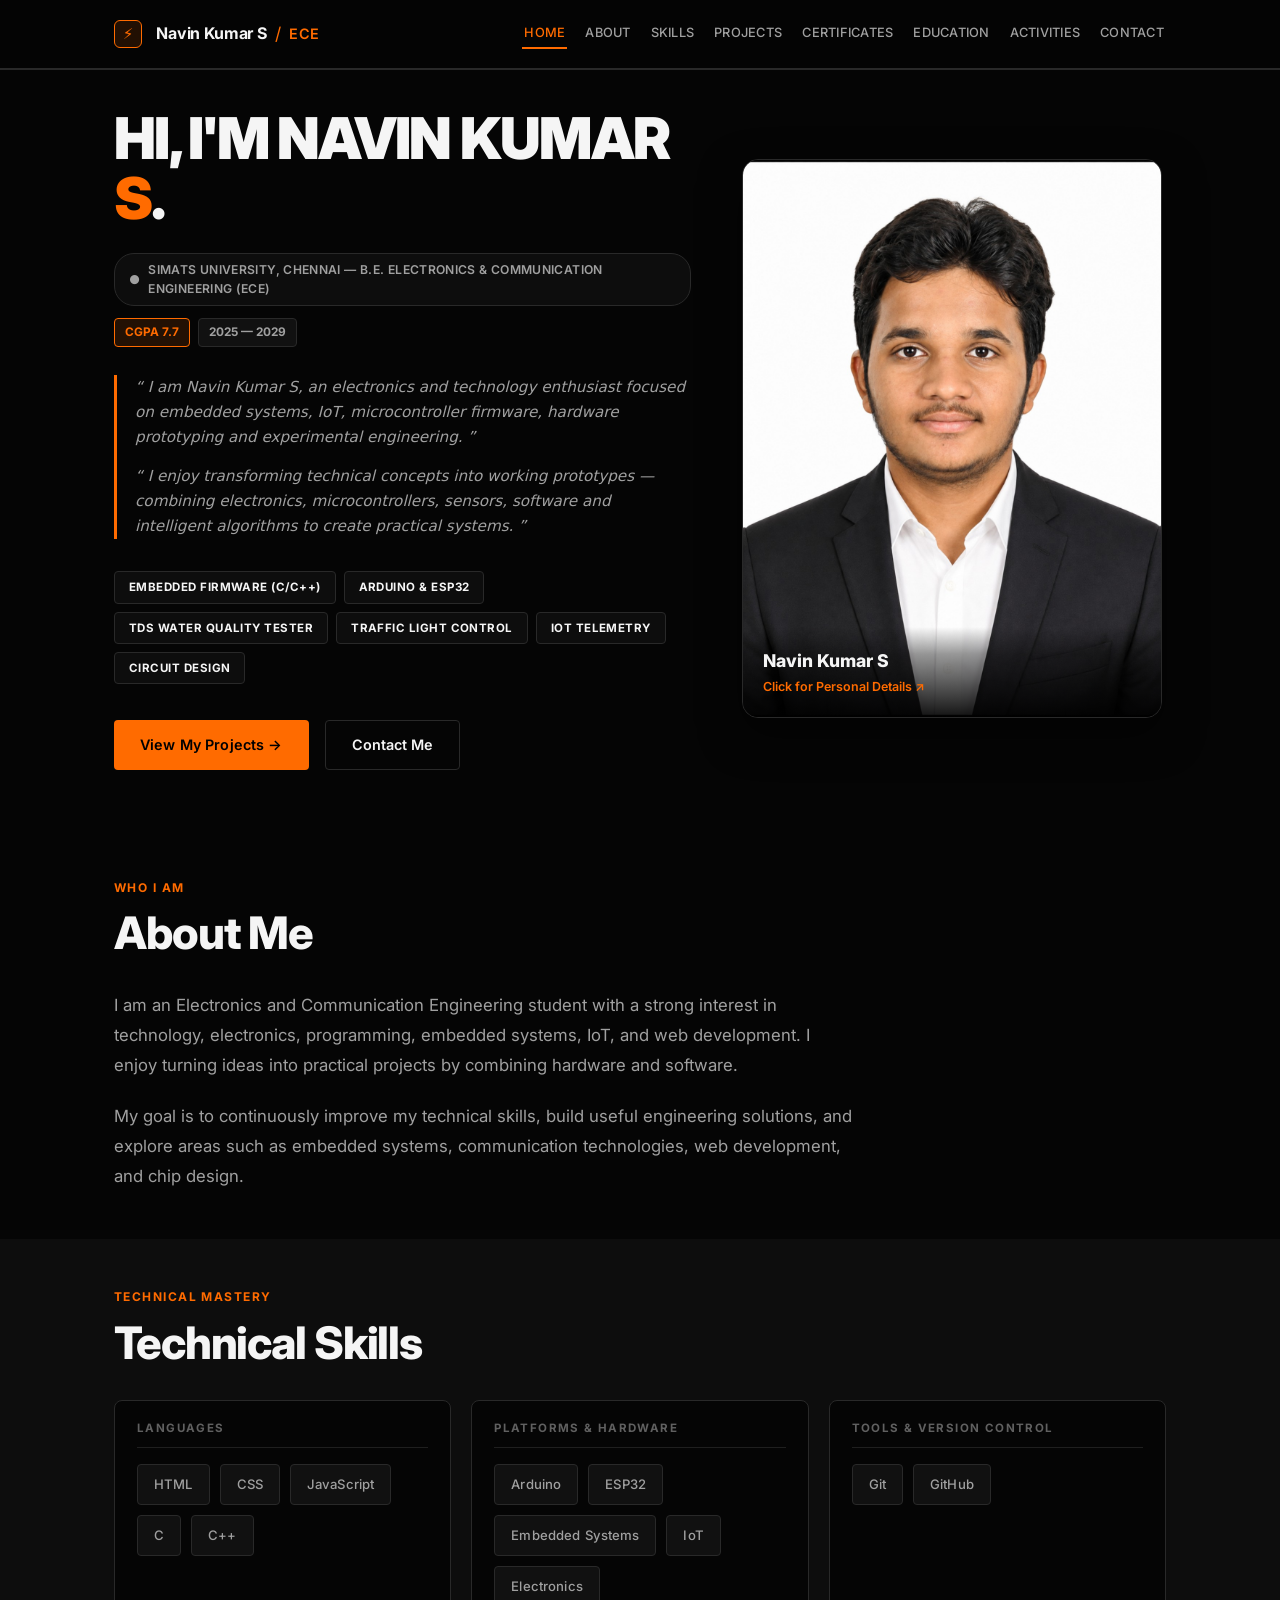
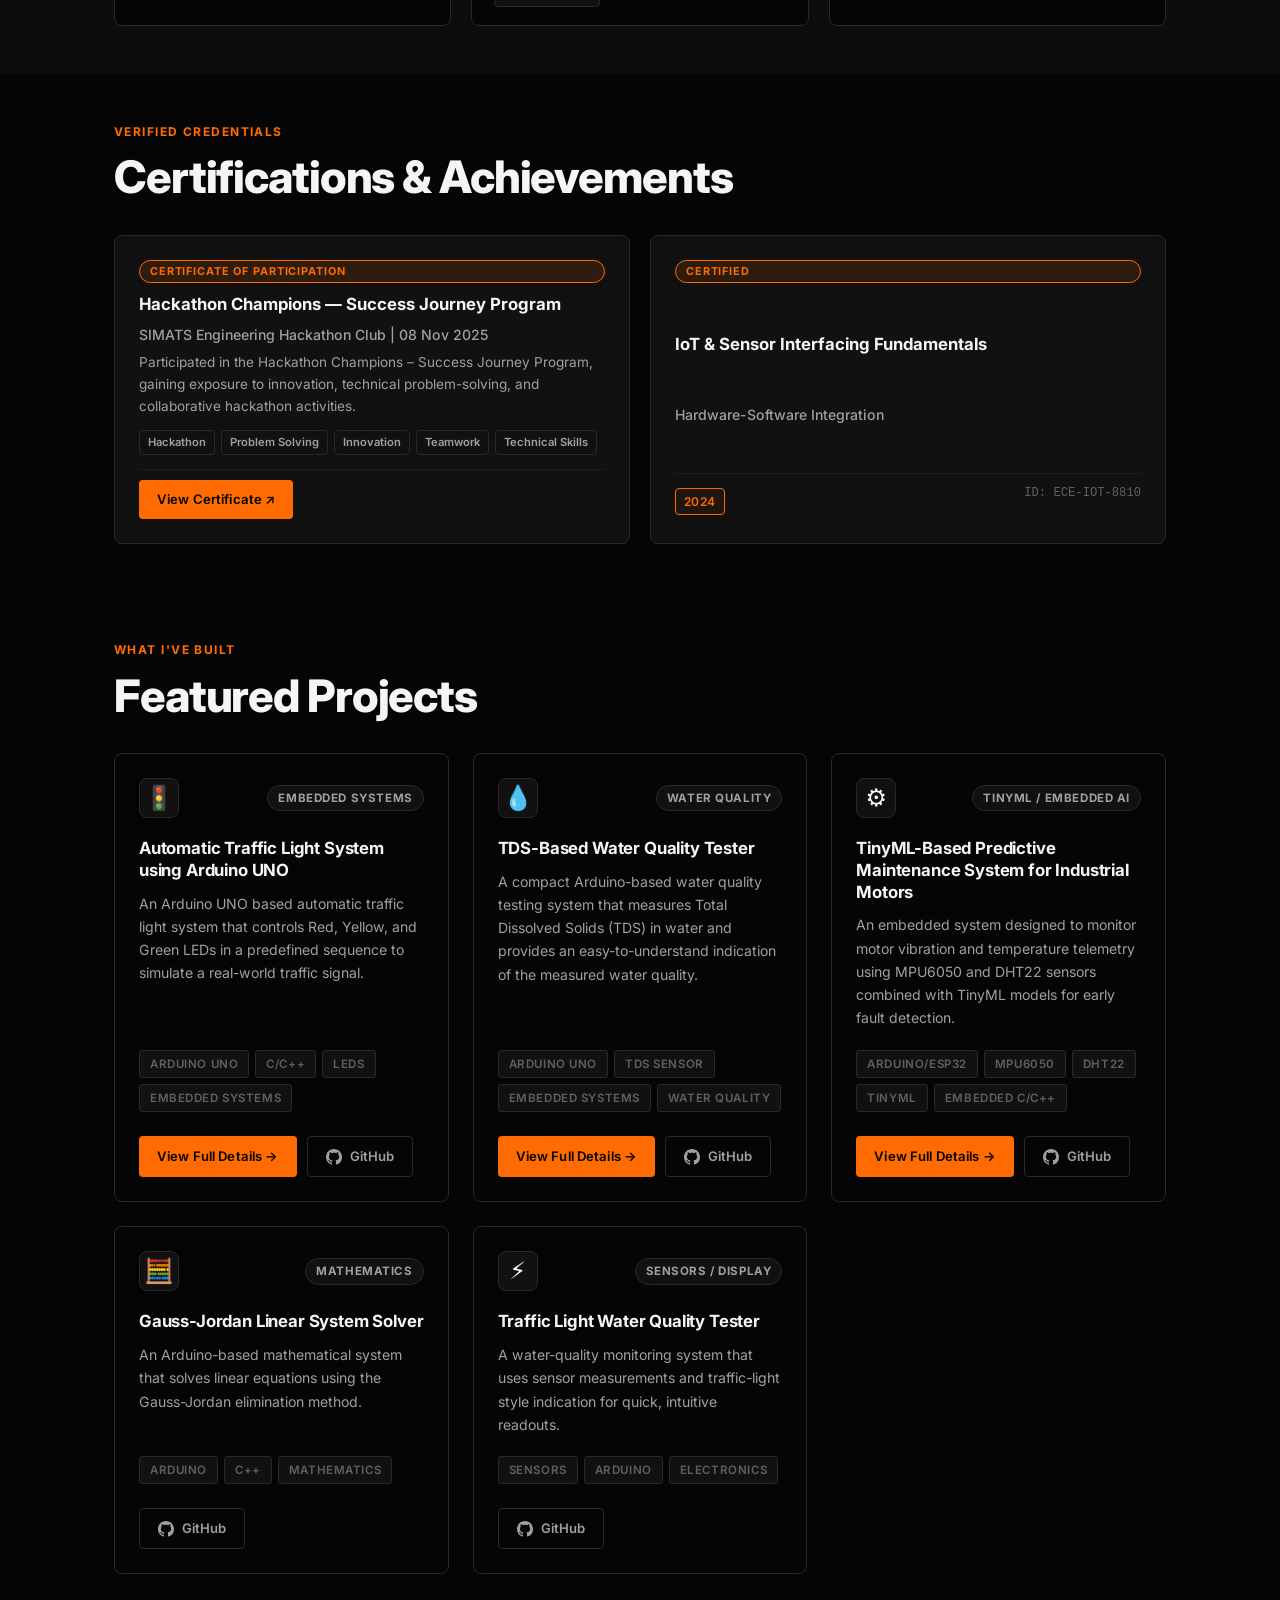
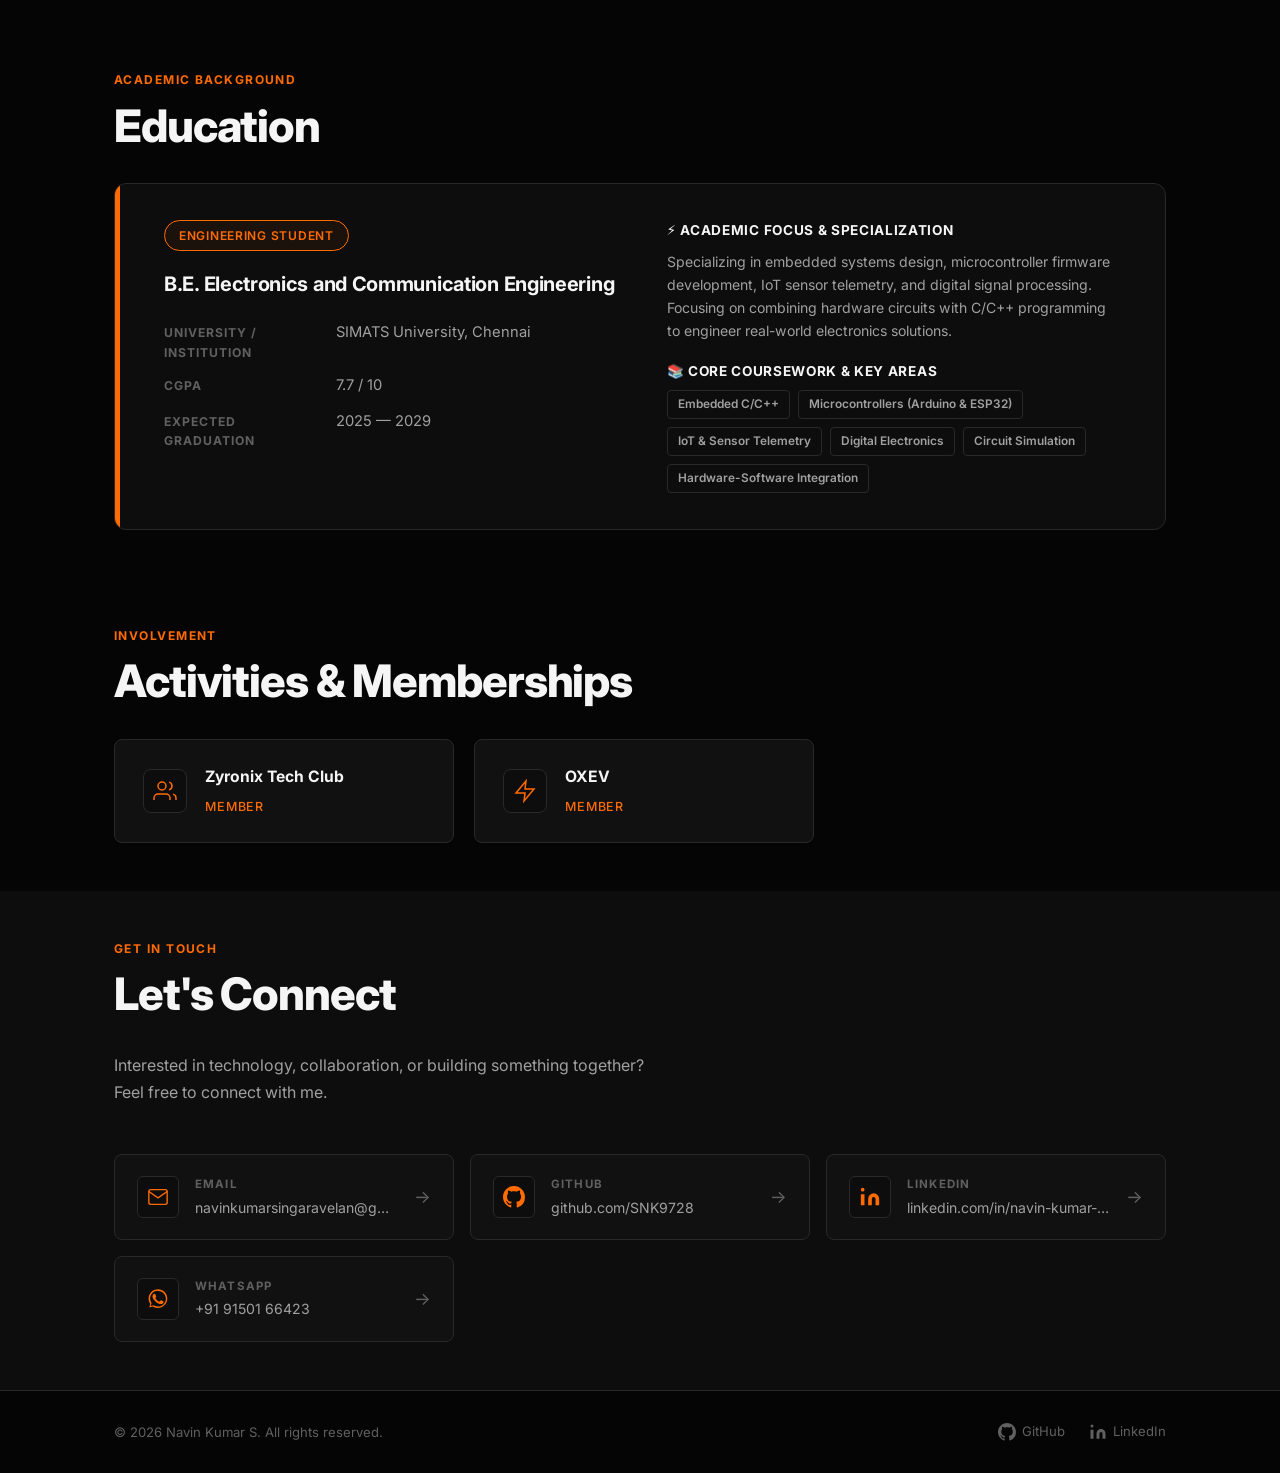
==== commit a0519bd2: "Add files via upload" ====
--- a/navin-portfolio/index.html
+++ b/navin-portfolio/index.html
@@ -23,9 +23,9 @@
   <header class="navbar" id="navbar">
     <div class="nav-container">
 
-      <!-- Logo / Brand with Avatar -->
+      <!-- Logo / Brand with Symbol -->
       <a href="#home" class="nav-brand" id="nav-logo">
-        <img src="images/profile.png" alt="Navin Kumar S" class="nav-logo-avatar" />
+        <span class="nav-logo-symbol" aria-hidden="true">⚡</span>
         <span class="brand-name">Navin Kumar S</span>
         <span class="brand-sep">/</span>
         <span class="brand-role">ECE</span>
@@ -86,8 +86,8 @@
               <span class="status-text">SIMATS UNIVERSITY, CHENNAI — B.E. ELECTRONICS &amp; COMMUNICATION ENGINEERING (ECE)</span>
             </div>
             <div class="status-badges">
-              <span class="badge-tag accent-tag" id="hero-cgpa-badge">CGPA 8.8</span>
-              <span class="badge-tag" id="hero-year-badge">2022 — 2026</span>
+              <span class="badge-tag accent-tag" id="hero-cgpa-badge">CGPA 7.7</span>
+              <span class="badge-tag" id="hero-year-badge">2025 — 2029</span>
             </div>
           </div>
 
@@ -169,87 +169,86 @@
     <div class="container">
 
       <div class="section-header reveal">
-        <span class="section-label">Capabilities &amp; Credentials</span>
-        <h2 class="section-title">Technical Skills &amp; Certifications</h2>
-      </div>
-
-      <!-- Combined Side-by-Side Grid Layout -->
-      <div class="skills-cert-layout reveal" id="skills-cert-layout">
-
-        <!-- Left Column: Technical Skills -->
-        <div class="skills-column">
-          <h3 class="column-sub-title">⚡ Technical Skills</h3>
-          
-          <div class="skills-stack">
-            <!-- Programming Languages -->
-            <div class="skill-category">
-              <h4 class="skill-cat-title">Languages</h4>
-              <div class="skill-tags">
-                <span class="skill-tag" id="skill-html">HTML</span>
-                <span class="skill-tag" id="skill-css">CSS</span>
-                <span class="skill-tag" id="skill-js">JavaScript</span>
-                <span class="skill-tag" id="skill-c">C</span>
-                <span class="skill-tag" id="skill-cpp">C++</span>
-              </div>
-            </div>
-
-            <!-- Platforms & Hardware -->
-            <div class="skill-category">
-              <h4 class="skill-cat-title">Platforms &amp; Hardware</h4>
-              <div class="skill-tags">
-                <span class="skill-tag" id="skill-arduino">Arduino</span>
-                <span class="skill-tag" id="skill-esp32">ESP32</span>
-                <span class="skill-tag" id="skill-embedded">Embedded Systems</span>
-                <span class="skill-tag" id="skill-iot">IoT</span>
-                <span class="skill-tag" id="skill-electronics">Electronics</span>
-              </div>
-            </div>
-
-            <!-- Tools -->
-            <div class="skill-category">
-              <h4 class="skill-cat-title">Tools &amp; Version Control</h4>
-              <div class="skill-tags">
-                <span class="skill-tag" id="skill-git">Git</span>
-                <span class="skill-tag" id="skill-github">GitHub</span>
-              </div>
-            </div>
-          </div>
-        </div>
-
-        <!-- Right Column: Certificates -->
-        <div class="cert-column">
-          <h3 class="column-sub-title">📜 Certifications &amp; Achievements</h3>
-          
-          <div class="certificates-grid" id="certificates-grid" aria-label="Certificates and certifications">
-            <div class="cert-card cert-card-clickable" id="cert-card-1" data-cert-id="cert-1" title="Click to view full certificate details & photograph">
-              <div class="cert-badge accent-badge">Certificate of Participation</div>
-              <h4 class="cert-title">Hackathon Champions — Success Journey Program</h4>
-              <p class="cert-issuer">SIMATS Engineering Hackathon Club | 08 Nov 2025</p>
-              <p class="cert-summary-desc">Participated in the Hackathon Champions – Success Journey Program, gaining exposure to innovation, technical problem-solving, and collaborative hackathon activities.</p>
-              <div class="cert-skills-pills">
-                <span class="cert-pill">Hackathon</span>
-                <span class="cert-pill">Problem Solving</span>
-                <span class="cert-pill">Innovation</span>
-                <span class="cert-pill">Teamwork</span>
-                <span class="cert-pill">Technical Skills</span>
-              </div>
-              <div class="cert-meta">
-                <a href="images/cert-hackathon.jpg" target="_blank" rel="noopener noreferrer" class="btn btn-primary btn-sm cert-btn-link">View Certificate ↗</a>
-              </div>
-            </div>
-
-            <div class="cert-card">
-              <div class="cert-badge">Certified</div>
-              <h4 class="cert-title">IoT &amp; Sensor Interfacing Fundamentals</h4>
-              <p class="cert-issuer">Hardware-Software Integration</p>
-              <div class="cert-meta">
-                <span class="cert-date">2024</span>
-                <span class="cert-id">ID: ECE-IOT-8810</span>
-              </div>
-            </div>
-          </div>
-        </div>
-
+        <span class="section-label">Technical Mastery</span>
+        <h2 class="section-title">Technical Skills</h2>
+      </div>
+
+      <div class="skills-stack reveal">
+        <!-- Programming Languages -->
+        <div class="skill-category">
+          <h4 class="skill-cat-title">Languages</h4>
+          <div class="skill-tags">
+            <span class="skill-tag" id="skill-html">HTML</span>
+            <span class="skill-tag" id="skill-css">CSS</span>
+            <span class="skill-tag" id="skill-js">JavaScript</span>
+            <span class="skill-tag" id="skill-c">C</span>
+            <span class="skill-tag" id="skill-cpp">C++</span>
+          </div>
+        </div>
+
+        <!-- Platforms & Hardware -->
+        <div class="skill-category">
+          <h4 class="skill-cat-title">Platforms &amp; Hardware</h4>
+          <div class="skill-tags">
+            <span class="skill-tag" id="skill-arduino">Arduino</span>
+            <span class="skill-tag" id="skill-esp32">ESP32</span>
+            <span class="skill-tag" id="skill-embedded">Embedded Systems</span>
+            <span class="skill-tag" id="skill-iot">IoT</span>
+            <span class="skill-tag" id="skill-electronics">Electronics</span>
+          </div>
+        </div>
+
+        <!-- Tools -->
+        <div class="skill-category">
+          <h4 class="skill-cat-title">Tools &amp; Version Control</h4>
+          <div class="skill-tags">
+            <span class="skill-tag" id="skill-git">Git</span>
+            <span class="skill-tag" id="skill-github">GitHub</span>
+          </div>
+        </div>
+      </div>
+
+    </div>
+  </section>
+
+  <!-- ============================================================
+       CERTIFICATES SECTION
+  ============================================================ -->
+  <section class="section" id="certificates">
+    <div class="container">
+
+      <div class="section-header reveal">
+        <span class="section-label">Verified Credentials</span>
+        <h2 class="section-title">Certifications &amp; Achievements</h2>
+      </div>
+
+      <div class="certificates-grid reveal" id="certificates-grid" aria-label="Certificates and certifications">
+        <div class="cert-card cert-card-clickable" id="cert-card-1" data-cert-id="cert-1" title="Click to view full certificate details &amp; photograph">
+          <div class="cert-badge accent-badge">Certificate of Participation</div>
+          <h4 class="cert-title">Hackathon Champions — Success Journey Program</h4>
+          <p class="cert-issuer">SIMATS Engineering Hackathon Club | 08 Nov 2025</p>
+          <p class="cert-summary-desc">Participated in the Hackathon Champions – Success Journey Program, gaining exposure to innovation, technical problem-solving, and collaborative hackathon activities.</p>
+          <div class="cert-skills-pills">
+            <span class="cert-pill">Hackathon</span>
+            <span class="cert-pill">Problem Solving</span>
+            <span class="cert-pill">Innovation</span>
+            <span class="cert-pill">Teamwork</span>
+            <span class="cert-pill">Technical Skills</span>
+          </div>
+          <div class="cert-meta">
+            <a href="images/cert-hackathon.jpg" target="_blank" rel="noopener noreferrer" class="btn btn-primary btn-sm cert-btn-link">View Certificate ↗</a>
+          </div>
+        </div>
+
+        <div class="cert-card">
+          <div class="cert-badge">Certified</div>
+          <h4 class="cert-title">IoT &amp; Sensor Interfacing Fundamentals</h4>
+          <p class="cert-issuer">Hardware-Software Integration</p>
+          <div class="cert-meta">
+            <span class="cert-date">2024</span>
+            <span class="cert-id">ID: ECE-IOT-8810</span>
+          </div>
+        </div>
       </div>
 
     </div>
@@ -337,25 +336,29 @@
         </article>
 
         <!-- Project 3 -->
-        <article class="project-card reveal" id="project-elder-care">
+        <article class="project-card reveal card-clickable" id="project-predictive-maintenance" onclick="window.location.href='project-tinyml-predictive-maintenance.html';">
           <div class="project-card-inner">
             <div class="project-card-top-bar">
-              <span class="project-icon-badge">🩺</span>
-              <span class="project-header-badge">IoT / Sensors</span>
+              <span class="project-icon-badge">⚙️</span>
+              <span class="project-header-badge">TinyML / Embedded AI</span>
             </div>
             <div class="project-content">
-              <h3 class="project-title">IoT-Based Smart Elder Care System</h3>
+              <h3 class="project-title">
+                <a href="project-tinyml-predictive-maintenance.html" class="project-title-link">TinyML-Based Predictive Maintenance System for Industrial Motors</a>
+              </h3>
               <p class="project-desc">
-                A smart monitoring system using sensors and IoT technology for elderly safety and real-time fall detection.
+                An embedded system designed to monitor motor vibration and temperature telemetry using MPU6050 and DHT22 sensors combined with TinyML models for early fault detection.
               </p>
               <div class="project-tags" aria-label="Technologies used">
-                <span class="project-tag">IoT</span>
-                <span class="project-tag">Sensors</span>
-                <span class="project-tag">Arduino</span>
-                <span class="project-tag">ESP32</span>
+                <span class="project-tag">Arduino/ESP32</span>
+                <span class="project-tag">MPU6050</span>
+                <span class="project-tag">DHT22</span>
+                <span class="project-tag">TinyML</span>
+                <span class="project-tag">Embedded C/C++</span>
               </div>
               <div class="project-actions">
-                <a href="https://github.com/SNK9728" target="_blank" rel="noopener noreferrer" class="btn btn-sm btn-ghost" id="p3-github" aria-label="GitHub repository for Elder Care System">
+                <a href="project-tinyml-predictive-maintenance.html" class="btn btn-sm btn-primary" id="p3-view" onclick="event.stopPropagation();">View Full Details &rarr;</a>
+                <a href="https://github.com/SNK9728" target="_blank" rel="noopener noreferrer" class="btn btn-sm btn-ghost" id="p3-github" aria-label="GitHub repository for Predictive Maintenance System" onclick="event.stopPropagation();">
                   <svg width="16" height="16" viewBox="0 0 24 24" fill="currentColor" aria-hidden="true">
                     <path d="M12 0C5.37 0 0 5.37 0 12c0 5.31 3.435 9.795 8.205 11.385.6.105.825-.255.825-.57 0-.285-.015-1.23-.015-2.235-3.015.555-3.795-.735-4.035-1.41-.135-.345-.72-1.41-1.23-1.695-.42-.225-1.02-.78-.015-.795.945-.015 1.62.87 1.845 1.23 1.08 1.815 2.805 1.305 3.495.99.105-.78.42-1.305.765-1.605-2.67-.3-5.46-1.335-5.46-5.925 0-1.305.465-2.385 1.23-3.225-.12-.3-.54-1.53.12-3.18 0 0 1.005-.315 3.3 1.23.96-.27 1.98-.405 3-.405s2.04.135 3 .405c2.295-1.56 3.3-1.23 3.3-1.23.66 1.65.24 2.88.12 3.18.765.84 1.23 1.905 1.23 3.225 0 4.605-2.805 5.625-5.475 5.925.435.375.81 1.095.81 2.22 0 1.605-.015 2.895-.015 3.3 0 .315.225.69.825.57A12.02 12.02 0 0 0 24 12c0-6.63-5.37-12-12-12z"/>
                   </svg>
@@ -457,11 +460,11 @@
                 </div>
                 <div class="edu-meta-row" id="edu-cgpa">
                   <span class="edu-meta-label">CGPA</span>
-                  <span class="edu-meta-value" id="edu-cgpa-value">8.8 / 10</span>
+                  <span class="edu-meta-value" id="edu-cgpa-value">7.7 / 10</span>
                 </div>
                 <div class="edu-meta-row" id="edu-year">
                   <span class="edu-meta-label">Expected Graduation</span>
-                  <span class="edu-meta-value">2026</span>
+                  <span class="edu-meta-value">2025 — 2029</span>
                 </div>
               </div>
             </div>
@@ -596,20 +599,6 @@
           <div class="contact-info">
             <span class="contact-label">LinkedIn</span>
             <span class="contact-value">linkedin.com/in/navin-kumar-singaravelan</span>
-          </div>
-          <span class="contact-arrow" aria-hidden="true">→</span>
-        </a>
-
-        <!-- Phone -->
-        <a href="tel:+919150166423" class="contact-card" id="contact-phone" aria-label="Phone contact">
-          <div class="contact-icon" aria-hidden="true">
-            <svg width="22" height="22" viewBox="0 0 24 24" fill="none" stroke="currentColor" stroke-width="1.5">
-              <path d="M22 16.92v3a2 2 0 0 1-2.18 2 19.79 19.79 0 0 1-8.63-3.07A19.5 19.5 0 0 1 4.69 12 19.79 19.79 0 0 1 1.62 3.38a2 2 0 0 1 1.99-2.18h3a2 2 0 0 1 2 1.72 12.84 12.84 0 0 0 .7 2.81 2 2 0 0 1-.45 2.11L7.91 8.91a16 16 0 0 0 6.06 6.06l.91-.91a2 2 0 0 1 2.11-.45 12.84 12.84 0 0 0 2.81.7A2 2 0 0 1 22 16.92z"/>
-            </svg>
-          </div>
-          <div class="contact-info">
-            <span class="contact-label">Phone</span>
-            <span class="contact-value">+91 91501 66423</span>
           </div>
           <span class="contact-arrow" aria-hidden="true">→</span>
         </a>
@@ -955,8 +944,8 @@
             <h3>Navin Kumar S</h3>
             <span class="profile-modal-sub">B.E. Electronics &amp; Communication Engineering</span>
             <div class="profile-modal-badges">
-              <span class="badge-pill" id="modal-cgpa-badge">CGPA: 8.8 / 10</span>
-              <span class="badge-pill" id="modal-year-badge">Graduation: 2026</span>
+              <span class="badge-pill" id="modal-cgpa-badge">CGPA: 7.7 / 10</span>
+              <span class="badge-pill" id="modal-year-badge">Graduation: 2025 — 2029</span>
               <span class="badge-pill">ECE Student</span>
             </div>
           </div>
@@ -977,11 +966,11 @@
           </div>
           <div class="profile-detail-item">
             <span class="detail-label">Academic Performance</span>
-            <span class="detail-val highlight" id="modal-cgpa-val">8.8 CGPA (Out of 10.0)</span>
+            <span class="detail-val highlight" id="modal-cgpa-val">7.7 CGPA (Out of 10.0)</span>
           </div>
           <div class="profile-detail-item">
             <span class="detail-label">Expected Graduation</span>
-            <span class="detail-val">2026</span>
+            <span class="detail-val">2025 — 2029</span>
           </div>
           <div class="profile-detail-item">
             <span class="detail-label">Email Address</span>
--- a/navin-portfolio/style.css
+++ b/navin-portfolio/style.css
@@ -548,15 +548,25 @@
   color: var(--accent);
 }
 
-.nav-logo-avatar {
-  width: 30px;
-  height: 30px;
-  border-radius: 50%;
-  object-fit: cover;
+.nav-logo-symbol {
+  width: 28px;
+  height: 28px;
+  border-radius: 6px;
+  background: var(--accent-dim);
   border: 1px solid var(--accent);
+  color: var(--accent);
+  display: inline-flex;
+  align-items: center;
+  justify-content: center;
+  font-size: 0.95rem;
   margin-right: 8px;
   vertical-align: middle;
-  background: var(--bg-2);
+  transition: transform 0.25s ease, background 0.25s ease;
+}
+
+.nav-brand:hover .nav-logo-symbol {
+  transform: scale(1.1) rotate(6deg);
+  background: var(--accent-dim2);
 }
 
 /* ── 8. SECTION COMMON ────────────────────────────────────── */
@@ -569,7 +579,7 @@
 }
 
 .section-header {
-  margin-bottom: 60px;
+  margin-bottom: 32px;
 }
 
 .section-label {
@@ -679,9 +689,22 @@
 }
 
 .skills-stack {
-  display: flex;
-  flex-direction: column;
+  display: grid;
+  grid-template-columns: repeat(auto-fit, minmax(260px, 1fr));
   gap: 20px;
+}
+
+.skill-category {
+  background: var(--bg);
+  border: 1px solid var(--border);
+  border-radius: 8px;
+  padding: 18px 22px;
+  transition: border-color 0.22s ease, transform 0.22s ease;
+}
+
+.skill-category:hover {
+  border-color: var(--accent);
+  transform: translateY(-2px);
 }
 
 .certificates-grid {
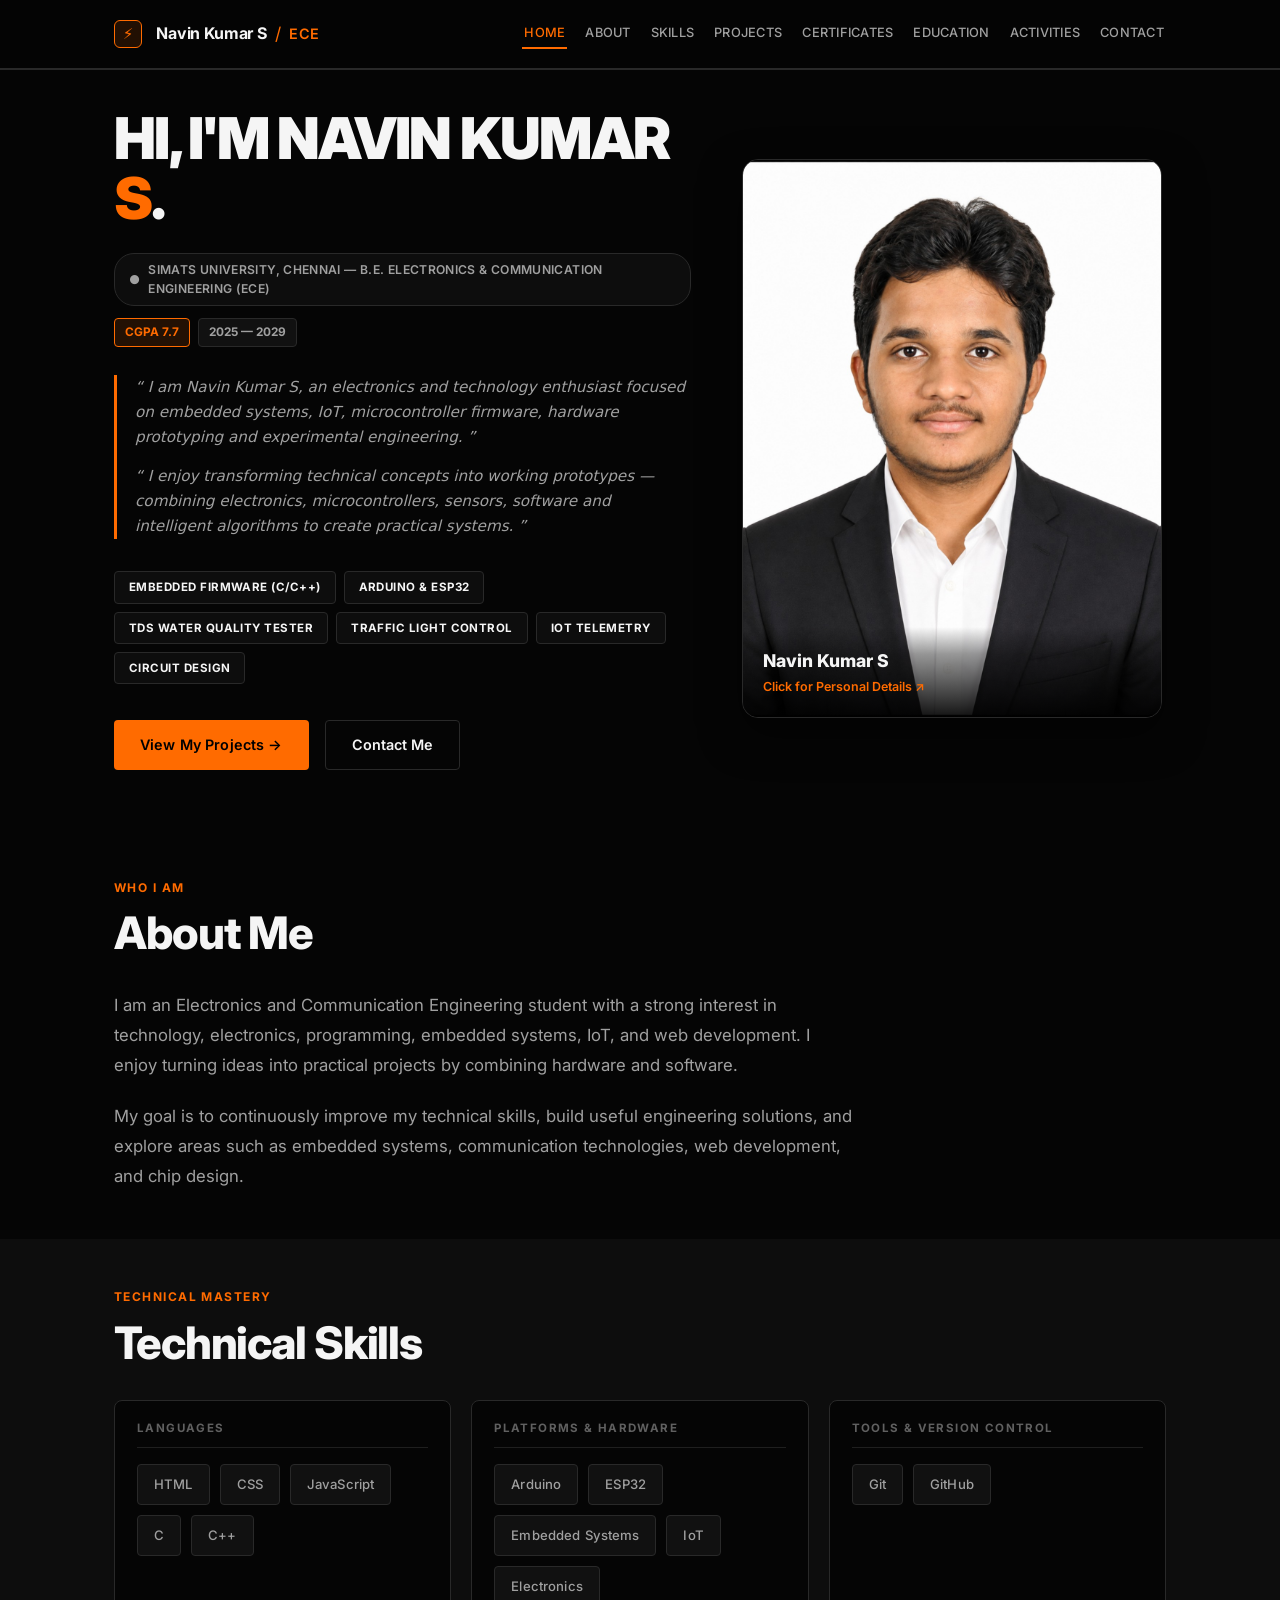
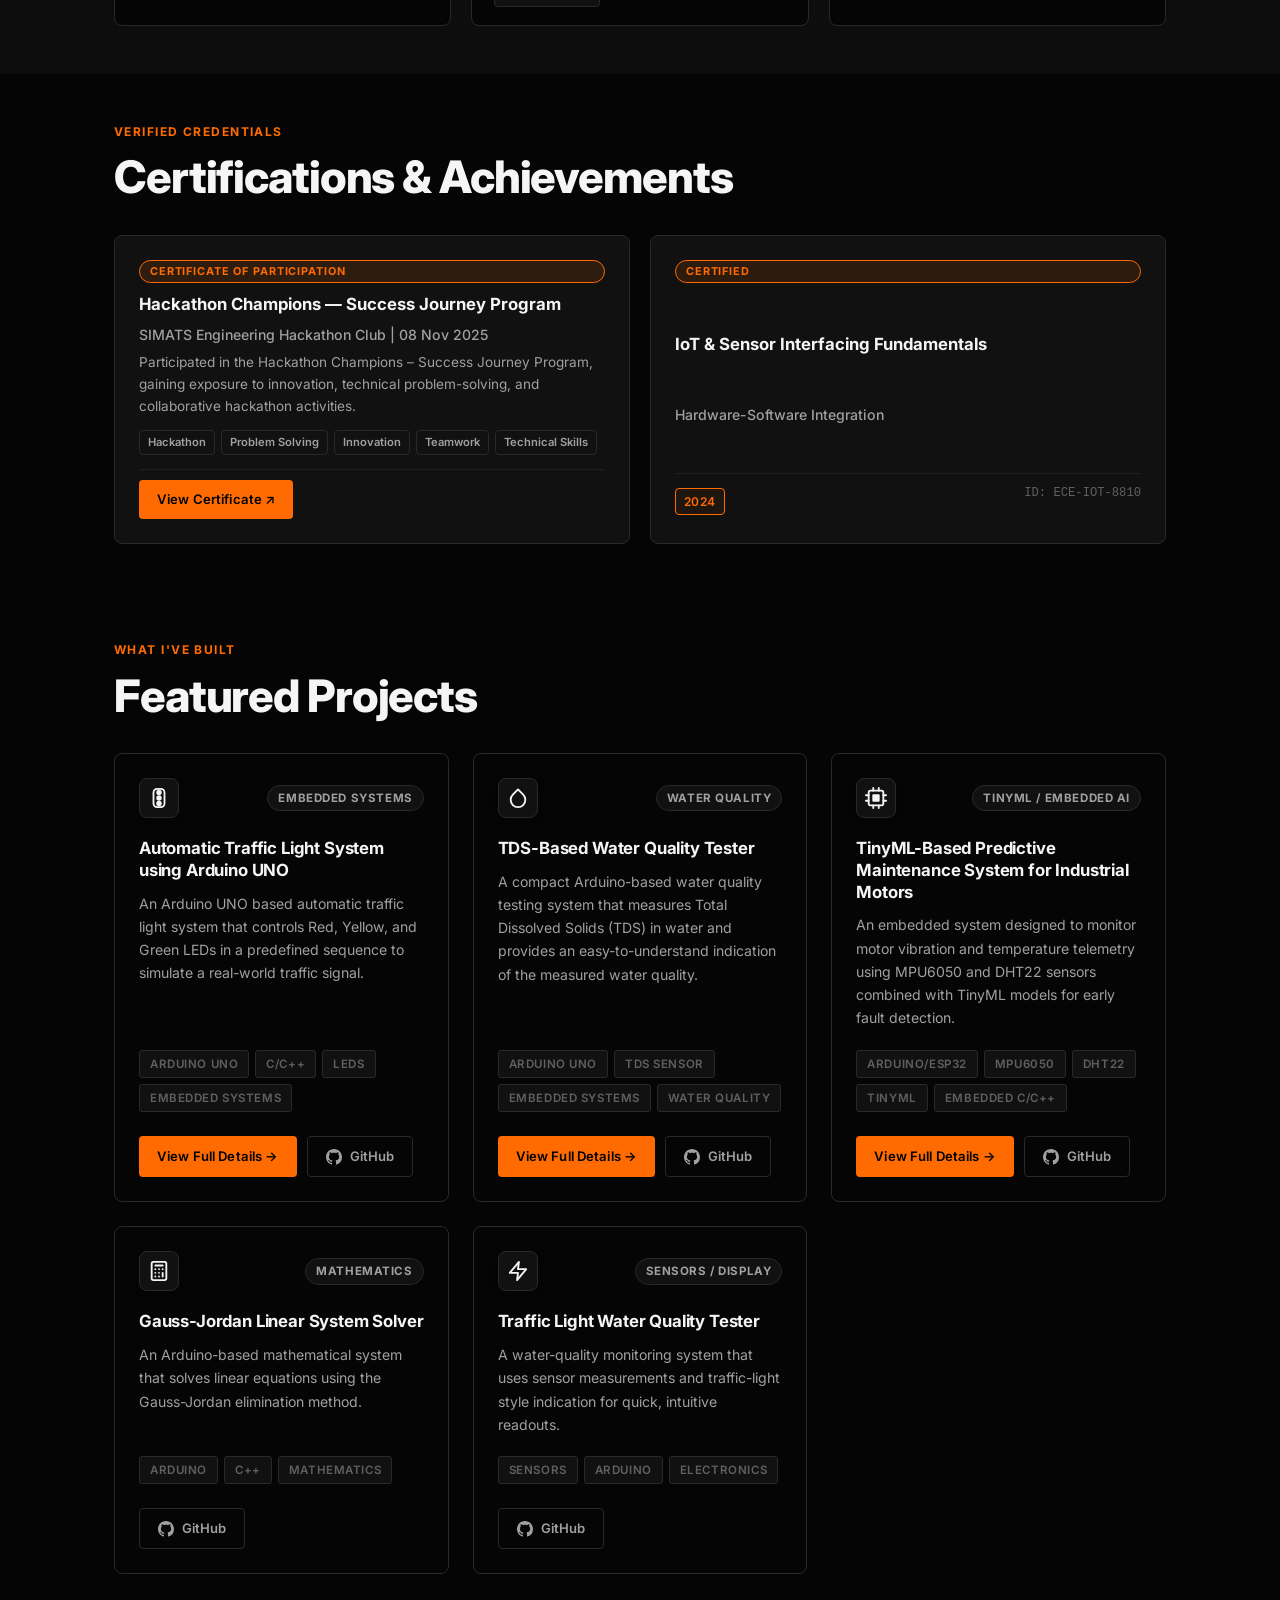
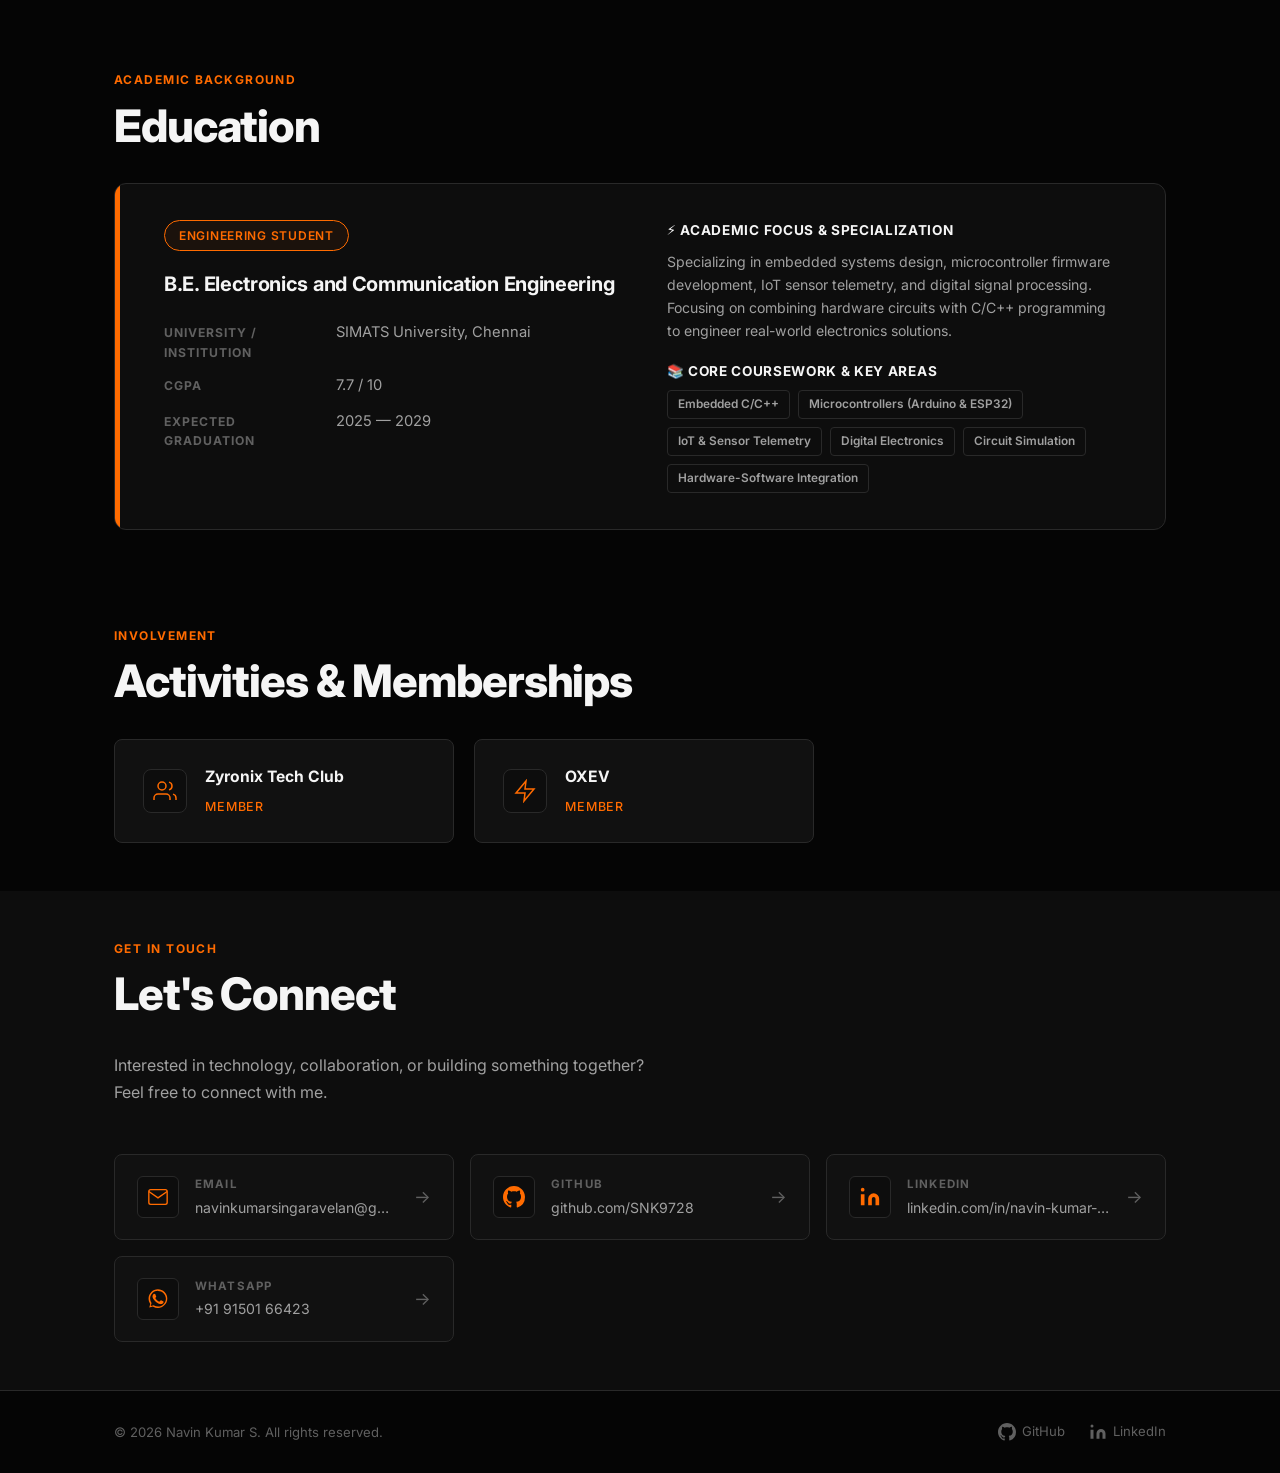
==== commit 5717626c: "Add files via upload" ====
--- a/navin-portfolio/index.html
+++ b/navin-portfolio/index.html
@@ -271,7 +271,14 @@
         <article class="project-card reveal card-clickable" id="project-traffic-light" onclick="window.location.href='project-traffic-light.html';">
           <div class="project-card-inner">
             <div class="project-card-top-bar">
-              <span class="project-icon-badge">🚦</span>
+              <span class="project-icon-badge" aria-label="Traffic Light Project">
+                <svg width="22" height="22" viewBox="0 0 24 24" fill="none" stroke="currentColor" stroke-width="2" stroke-linecap="round" stroke-linejoin="round">
+                  <rect x="6" y="2" width="12" height="20" rx="4" ry="4" fill="none"/>
+                  <circle cx="12" cy="6" r="2" fill="currentColor"/>
+                  <circle cx="12" cy="12" r="2" fill="currentColor"/>
+                  <circle cx="12" cy="18" r="2" fill="currentColor"/>
+                </svg>
+              </span>
               <span class="project-header-badge">Embedded Systems</span>
             </div>
 
@@ -305,7 +312,11 @@
         <article class="project-card reveal card-clickable" id="project-tds-water-quality" onclick="window.location.href='project-tds-water-quality.html';">
           <div class="project-card-inner">
             <div class="project-card-top-bar">
-              <span class="project-icon-badge">💧</span>
+              <span class="project-icon-badge" aria-label="Water Quality Project">
+                <svg width="22" height="22" viewBox="0 0 24 24" fill="none" stroke="currentColor" stroke-width="2" stroke-linecap="round" stroke-linejoin="round">
+                  <path d="M12 2.69l5.66 5.66a8 8 0 1 1-11.31 0z" fill="none"/>
+                </svg>
+              </span>
               <span class="project-header-badge">Water Quality</span>
             </div>
 
@@ -339,7 +350,16 @@
         <article class="project-card reveal card-clickable" id="project-predictive-maintenance" onclick="window.location.href='project-tinyml-predictive-maintenance.html';">
           <div class="project-card-inner">
             <div class="project-card-top-bar">
-              <span class="project-icon-badge">⚙️</span>
+              <span class="project-icon-badge" aria-label="TinyML Project">
+                <svg width="22" height="22" viewBox="0 0 24 24" fill="none" stroke="currentColor" stroke-width="2" stroke-linecap="round" stroke-linejoin="round">
+                  <rect x="4" y="4" width="16" height="16" rx="2" fill="none"/>
+                  <rect x="9" y="9" width="6" height="6" fill="currentColor"/>
+                  <line x1="9" y1="1" x2="9" y2="4"/><line x1="15" y1="1" x2="15" y2="4"/>
+                  <line x1="9" y1="20" x2="9" y2="23"/><line x1="15" y1="20" x2="15" y2="23"/>
+                  <line x1="20" y1="9" x2="23" y2="9"/><line x1="20" y1="15" x2="23" y2="15"/>
+                  <line x1="1" y1="9" x2="4" y2="9"/><line x1="1" y1="15" x2="4" y2="15"/>
+                </svg>
+              </span>
               <span class="project-header-badge">TinyML / Embedded AI</span>
             </div>
             <div class="project-content">
@@ -373,7 +393,14 @@
         <article class="project-card reveal" id="project-gauss-jordan">
           <div class="project-card-inner">
             <div class="project-card-top-bar">
-              <span class="project-icon-badge">🧮</span>
+              <span class="project-icon-badge" aria-label="Mathematics Project">
+                <svg width="22" height="22" viewBox="0 0 24 24" fill="none" stroke="currentColor" stroke-width="2" stroke-linecap="round" stroke-linejoin="round">
+                  <rect x="4" y="2" width="16" height="20" rx="2" fill="none"/>
+                  <line x1="8" y1="6" x2="16" y2="6"/>
+                  <line x1="16" y1="14" x2="16" y2="18"/>
+                  <path d="M16 10h.01M12 10h.01M8 10h.01M12 14h.01M8 14h.01M12 18h.01M8 18h.01"/>
+                </svg>
+              </span>
               <span class="project-header-badge">Mathematics</span>
             </div>
             <div class="project-content">
@@ -402,7 +429,11 @@
         <article class="project-card reveal" id="project-water-quality">
           <div class="project-card-inner">
             <div class="project-card-top-bar">
-              <span class="project-icon-badge">⚡</span>
+              <span class="project-icon-badge" aria-label="Sensors Project">
+                <svg width="22" height="22" viewBox="0 0 24 24" fill="none" stroke="currentColor" stroke-width="2" stroke-linecap="round" stroke-linejoin="round">
+                  <polygon points="13 2 3 14 12 14 11 22 21 10 12 10 13 2" fill="none"/>
+                </svg>
+              </span>
               <span class="project-header-badge">Sensors / Display</span>
             </div>
             <div class="project-content">
--- a/navin-portfolio/style.css
+++ b/navin-portfolio/style.css
@@ -1138,6 +1138,9 @@
   color: inherit;
   transition: border-color 0.22s, transform 0.22s, background 0.22s;
   cursor: pointer;
+  max-width: 100%;
+  box-sizing: border-box;
+  overflow: hidden;
 }
 
 .contact-card:hover {
@@ -1295,7 +1298,14 @@
 @media (max-width: 600px) {
   :root { --nav-h: 58px; }
 
-  .section { padding: 70px 0; }
+  .container {
+    padding: 0 16px;
+    width: 100%;
+    max-width: 100%;
+    box-sizing: border-box;
+  }
+
+  .section { padding: 56px 0; }
 
   /* Hero */
   .hero-inner { padding-top: 52px; }
@@ -1312,8 +1322,39 @@
   .edu-meta-row { flex-direction: column; gap: 2px; }
   .edu-meta-label { width: auto; }
 
-  /* Contact */
-  .contact-grid { grid-template-columns: 1fr; }
+  /* Contact (Mobile Overflow Fix - keeps contact cards strictly inside container box) */
+  .contact-grid {
+    grid-template-columns: 1fr;
+    width: 100%;
+    max-width: 100%;
+    box-sizing: border-box;
+  }
+
+  .contact-card {
+    width: 100%;
+    max-width: 100%;
+    box-sizing: border-box;
+    padding: 16px 14px;
+    gap: 12px;
+    overflow: hidden;
+  }
+
+  .contact-info {
+    min-width: 0;
+    overflow: hidden;
+    flex: 1;
+  }
+
+  .contact-label {
+    font-size: 0.70rem;
+  }
+
+  .contact-value {
+    font-size: 0.82rem;
+    white-space: normal;
+    word-break: break-all;
+    overflow-wrap: anywhere;
+  }
 
   /* Footer */
   .footer-inner { flex-direction: column; align-items: flex-start; }
@@ -2941,8 +2982,25 @@
   margin: 0;
 }
 
-
-
-
-
-
+/* ─────────────────────────────────────────────────────────────
+   ORANGE EMOJI STYLING (#FF6B00)
+   Applies orange color/filter ONLY to the emoji glyph span itself,
+   leaving container boxes (backgrounds, borders, cards) dark & untouched.
+   ───────────────────────────────────────────────────────────── */
+.orange-emoji,
+.emoji-text {
+  display: inline-block !important;
+  font-style: normal !important;
+  line-height: 1 !important;
+  color: var(--accent) !important;
+  /* CSS Filter applied ONLY to the emoji text glyph to turn it vibrant Orange (#FF6B00) */
+  filter: sepia(100%) hue-rotate(340deg) saturate(900%) brightness(0.95) !important;
+  -webkit-filter: sepia(100%) hue-rotate(340deg) saturate(900%) brightness(0.95) !important;
+}
+
+
+
+
+
+
+
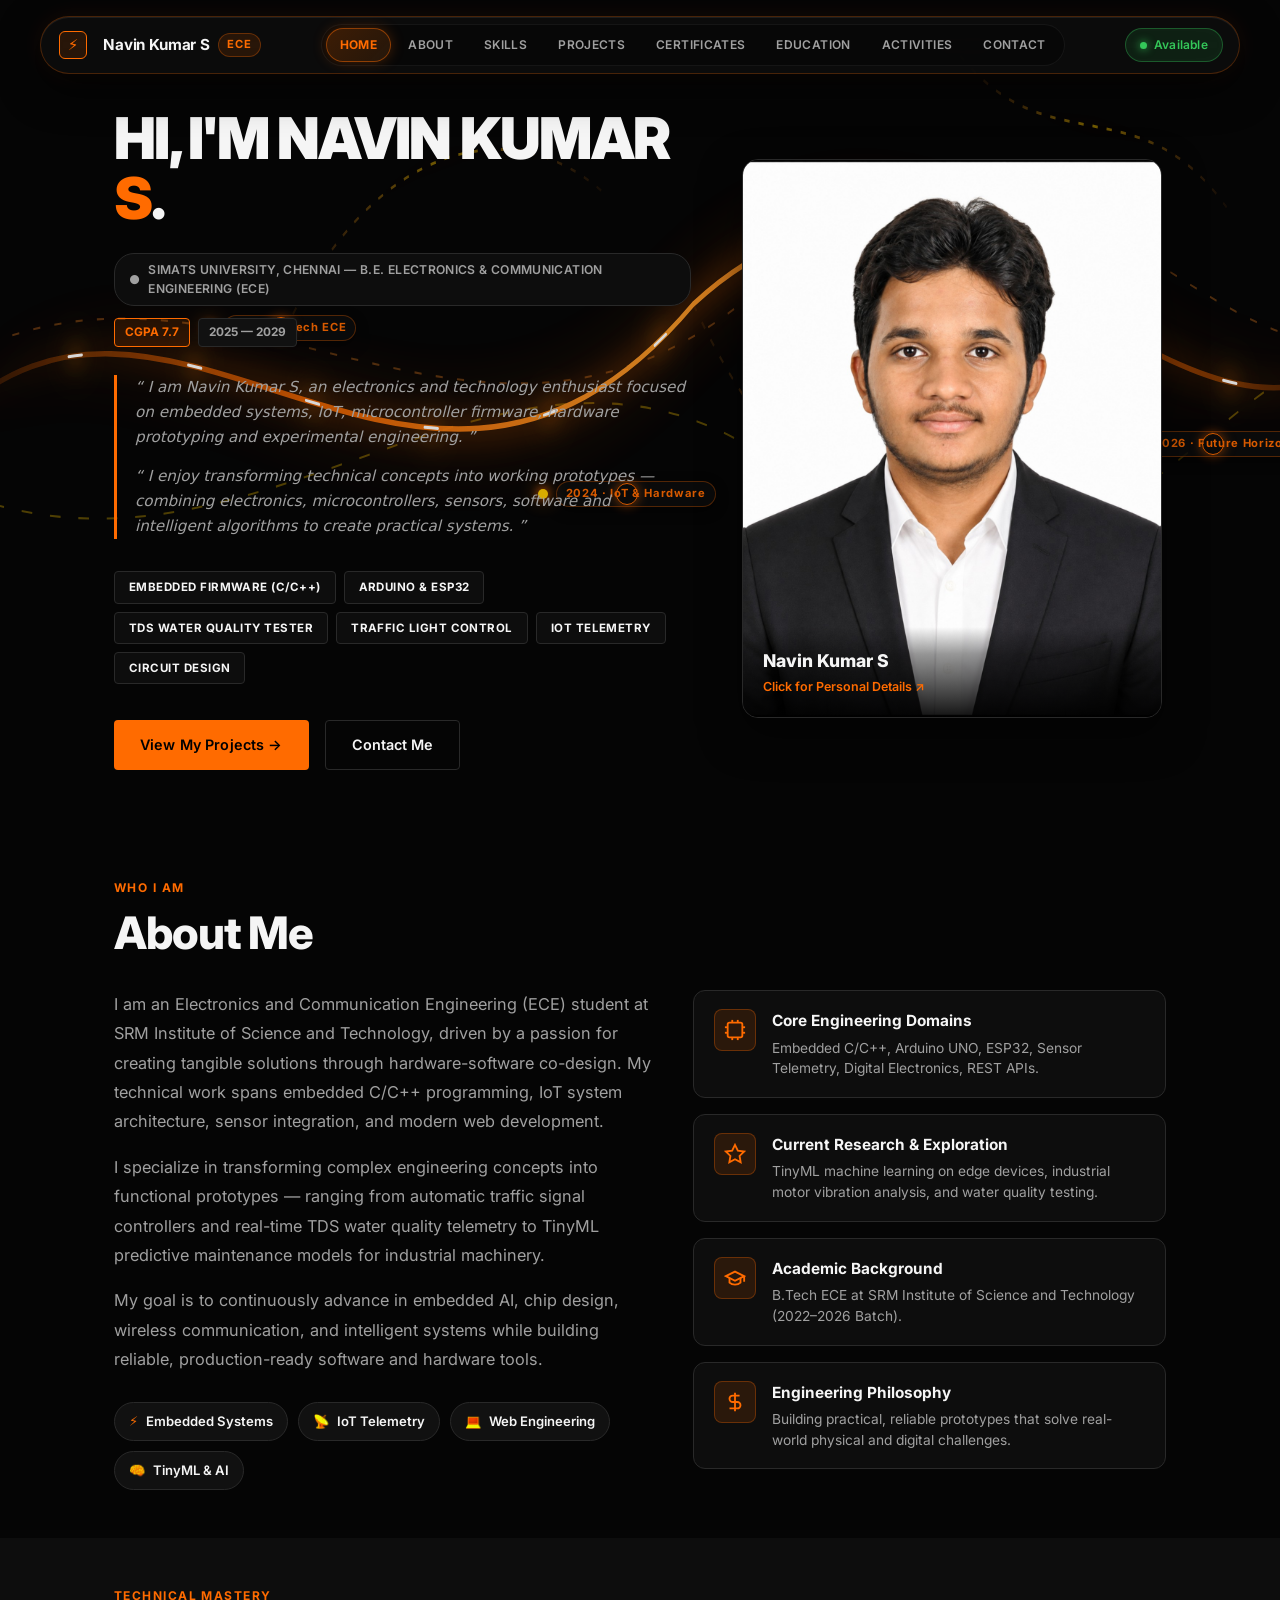
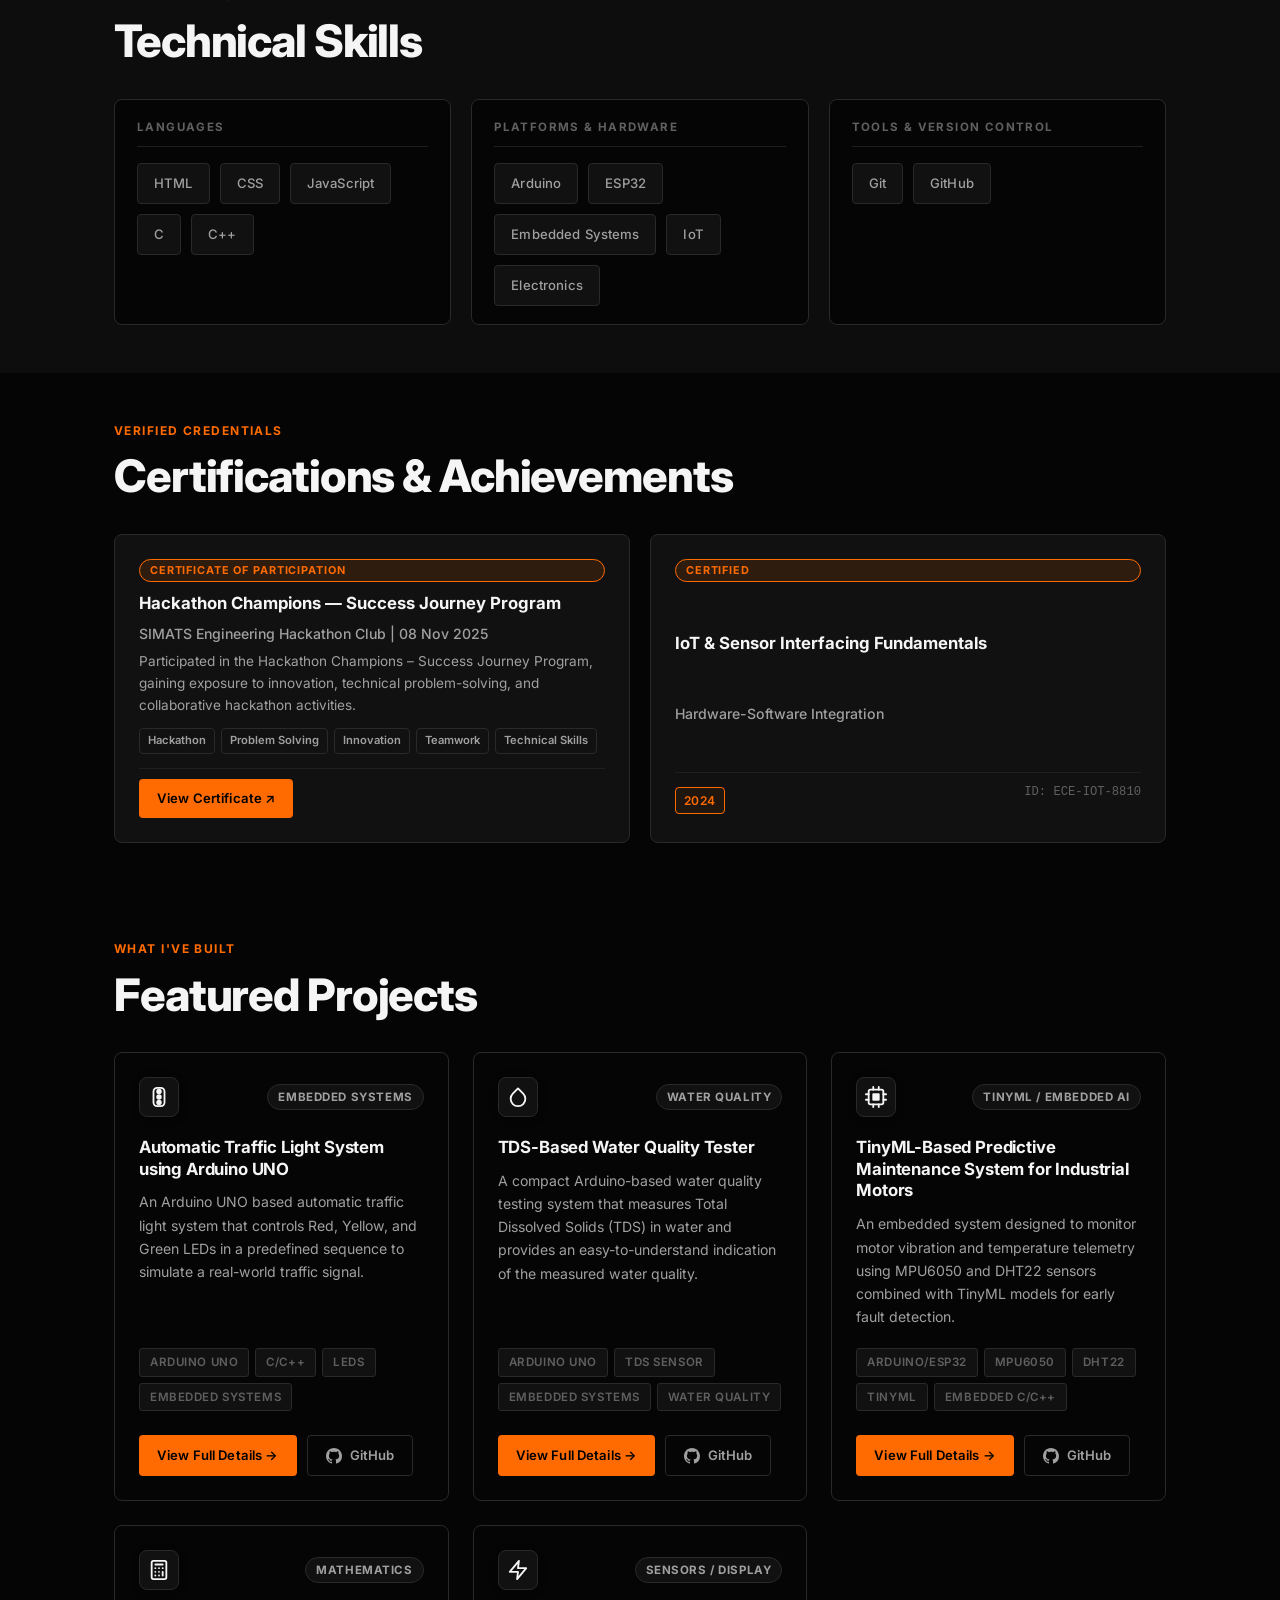
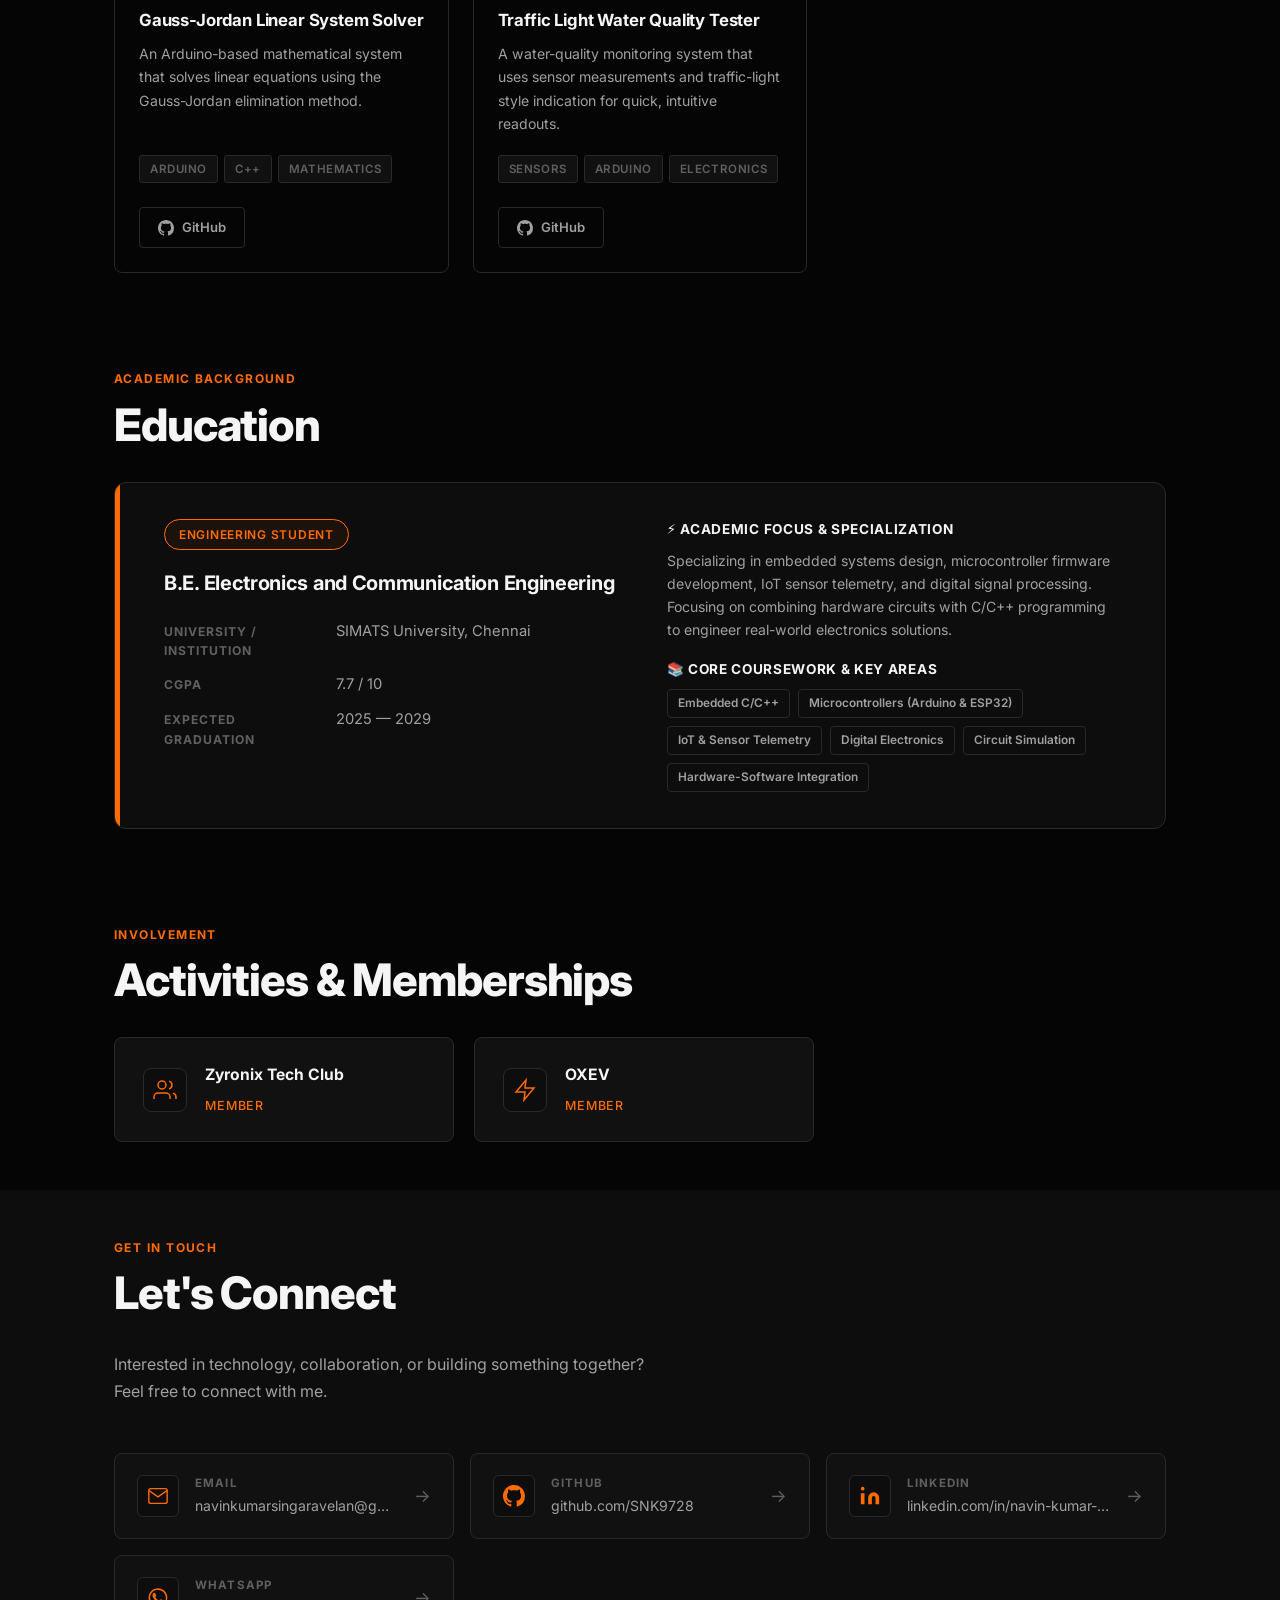
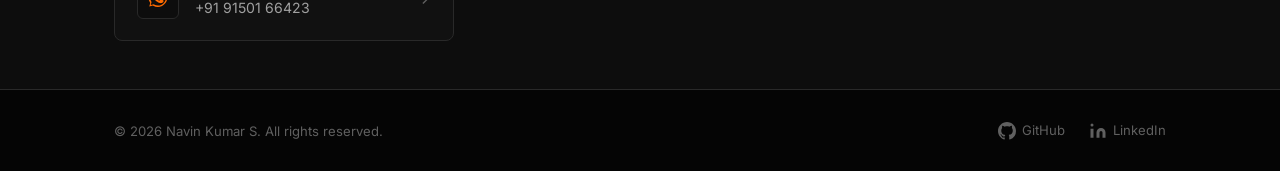
==== commit 659d3d6b: "Add files via upload" ====
--- a/navin-portfolio/index.html
+++ b/navin-portfolio/index.html
@@ -27,7 +27,6 @@
       <a href="#home" class="nav-brand" id="nav-logo">
         <span class="nav-logo-symbol" aria-hidden="true">⚡</span>
         <span class="brand-name">Navin Kumar S</span>
-        <span class="brand-sep">/</span>
         <span class="brand-role">ECE</span>
       </a>
 
@@ -43,6 +42,14 @@
         <a href="#contact"      class="nav-link"         id="nav-contact">Contact</a>
       </nav>
 
+      <!-- Quick Action / Status CTA -->
+      <div class="nav-cta-wrap">
+        <a href="#contact" class="nav-status-badge">
+          <span class="status-pulse-dot"></span>
+          <span>Available</span>
+        </a>
+      </div>
+
       <!-- Hamburger (mobile) -->
       <button class="hamburger" id="hamburger" aria-label="Toggle mobile menu" aria-expanded="false">
         <span class="ham-line"></span>
@@ -69,6 +76,75 @@
        HERO SECTION (Reference Layout Redesign)
   ============================================================ -->
   <section class="hero" id="home">
+    <!-- MARVEL LOKI SACRED TIMELINE BACKGROUND ARTWORK -->
+    <div class="loki-timeline-bg" aria-hidden="true">
+      <svg class="loki-svg-timeline" viewBox="0 0 1440 600" preserveAspectRatio="none">
+        <defs>
+          <linearGradient id="lokiTimelineGrad" x1="0%" y1="0%" x2="100%" y2="0%">
+            <stop offset="0%" stop-color="#FF6B00" stop-opacity="0.1"/>
+            <stop offset="25%" stop-color="#FF6B00" stop-opacity="0.85"/>
+            <stop offset="50%" stop-color="#FF9E2A" stop-opacity="0.95"/>
+            <stop offset="75%" stop-color="#FF6B00" stop-opacity="0.85"/>
+            <stop offset="100%" stop-color="#FF6B00" stop-opacity="0.1"/>
+          </linearGradient>
+
+          <linearGradient id="lokiBranchGrad" x1="0%" y1="0%" x2="100%" y2="0%">
+            <stop offset="0%" stop-color="#FF8C2A" stop-opacity="0.1"/>
+            <stop offset="50%" stop-color="#FFCC00" stop-opacity="0.7"/>
+            <stop offset="100%" stop-color="#FF8C2A" stop-opacity="0.1"/>
+          </linearGradient>
+
+          <filter id="timelineGlow" x="-20%" y="-20%" width="140%" height="140%">
+            <feGaussianBlur stdDeviation="6" result="blur" />
+            <feMerge>
+              <feMergeNode in="blur" />
+              <feMergeNode in="SourceGraphic" />
+            </feMerge>
+          </filter>
+        </defs>
+
+        <!-- Background Ambient Flow Weave Strands -->
+        <path d="M-100,280 C250,120 550,420 900,180 C1200,20 1400,340 1600,220" class="loki-strand loki-strand-bg1" />
+        <path d="M-100,340 C300,480 600,140 950,380 C1250,500 1450,160 1600,280" class="loki-strand loki-strand-bg2" />
+
+        <!-- MAIN SACRED TIMELINE CORE STRAND -->
+        <path d="M-50,300 C200,150 480,450 780,220 C1080,40 1320,380 1550,250" class="loki-main-timeline" filter="url(#timelineGlow)" />
+        
+        <!-- DASHED ENERGY FLOW STRAND -->
+        <path d="M-50,300 C200,150 480,450 780,220 C1080,40 1320,380 1550,250" class="loki-pulse-strand" />
+
+        <!-- NEXUS BRANCH TIMELINES -->
+        <path d="M320,240 C420,100 580,80 680,140" class="loki-branch-thread" />
+        <path d="M780,220 C880,360 1020,420 1150,320" class="loki-branch-thread" />
+        <path d="M1080,40 C1180,120 1280,60 1380,150" class="loki-branch-thread" />
+      </svg>
+
+      <!-- TEMPORAL EVENT NODES -->
+      <div class="loki-node loki-node-1" title="2022 — Engineering Foundation">
+        <span class="node-pulse-ring"></span>
+        <span class="node-core"></span>
+        <span class="node-label">2022 · B.Tech ECE</span>
+      </div>
+
+      <div class="loki-node loki-node-2" title="2024 — Embedded Firmware & IoT">
+        <span class="node-pulse-ring"></span>
+        <span class="node-core"></span>
+        <span class="node-label">2024 · IoT &amp; Hardware</span>
+      </div>
+
+      <div class="loki-node loki-node-3" title="2025 — Telemetry & TinyML Exploration">
+        <span class="node-pulse-ring"></span>
+        <span class="node-core"></span>
+        <span class="node-label">2025 · TinyML &amp; Systems</span>
+      </div>
+
+      <div class="loki-node loki-node-4" title="2026 — Future Engineering Horizon">
+        <span class="node-pulse-ring"></span>
+        <span class="node-core"></span>
+        <span class="node-label">2026 · Future Horizon</span>
+      </div>
+    </div>
+
     <div class="container">
       <div class="hero-grid">
 
@@ -146,17 +222,86 @@
         <h2 class="section-title">About Me</h2>
       </div>
 
-      <div class="about-content reveal">
-        <p class="about-text">
-          I am an Electronics and Communication Engineering student with a strong interest in
-          technology, electronics, programming, embedded systems, IoT, and web development.
-          I enjoy turning ideas into practical projects by combining hardware and software.
-        </p>
-        <p class="about-text">
-          My goal is to continuously improve my technical skills, build useful engineering
-          solutions, and explore areas such as embedded systems, communication technologies,
-          web development, and chip design.
-        </p>
+      <div class="about-grid reveal">
+        
+        <!-- Left Column: Bio Narrative & Specialization Pills -->
+        <div class="about-bio-col">
+          <p class="about-text">
+            I am an Electronics and Communication Engineering (ECE) student at SRM Institute of Science and Technology, driven by a passion for creating tangible solutions through hardware-software co-design. My technical work spans embedded C/C++ programming, IoT system architecture, sensor integration, and modern web development.
+          </p>
+          <p class="about-text">
+            I specialize in transforming complex engineering concepts into functional prototypes — ranging from automatic traffic signal controllers and real-time TDS water quality telemetry to TinyML predictive maintenance models for industrial machinery.
+          </p>
+          <p class="about-text">
+            My goal is to continuously advance in embedded AI, chip design, wireless communication, and intelligent systems while building reliable, production-ready software and hardware tools.
+          </p>
+
+          <div class="about-highlights-pills">
+            <span class="about-pill"><span class="orange-emoji">⚡</span> Embedded Systems</span>
+            <span class="about-pill"><span class="orange-emoji">📡</span> IoT Telemetry</span>
+            <span class="about-pill"><span class="orange-emoji">💻</span> Web Engineering</span>
+            <span class="about-pill"><span class="orange-emoji">🧠</span> TinyML &amp; AI</span>
+          </div>
+        </div>
+
+        <!-- Right Column: Interactive Quick Specs & Focus Cards (Fills Empty Right Space) -->
+        <div class="about-cards-col">
+          
+          <div class="about-card">
+            <div class="about-card-icon" aria-hidden="true">
+              <svg width="22" height="22" viewBox="0 0 24 24" fill="none" stroke="currentColor" stroke-width="2">
+                <rect x="4" y="4" width="16" height="16" rx="2" fill="none"/>
+                <line x1="9" y1="1" x2="9" y2="4"/><line x1="15" y1="1" x2="15" y2="4"/>
+                <line x1="9" y1="20" x2="9" y2="23"/><line x1="15" y1="20" x2="15" y2="23"/>
+                <line x1="20" y1="9" x2="23" y2="9"/><line x1="20" y1="15" x2="23" y2="15"/>
+                <line x1="1" y1="9" x2="4" y2="9"/><line x1="1" y1="15" x2="4" y2="15"/>
+              </svg>
+            </div>
+            <div class="about-card-info">
+              <h3 class="about-card-title">Core Engineering Domains</h3>
+              <p class="about-card-desc">Embedded C/C++, Arduino UNO, ESP32, Sensor Telemetry, Digital Electronics, REST APIs.</p>
+            </div>
+          </div>
+
+          <div class="about-card">
+            <div class="about-card-icon" aria-hidden="true">
+              <svg width="22" height="22" viewBox="0 0 24 24" fill="none" stroke="currentColor" stroke-width="2">
+                <polygon points="12 2 15.09 8.26 22 9.27 17 14.14 18.18 21.02 12 17.77 5.82 21.02 7 14.14 2 9.27 8.91 8.26 12 2"/>
+              </svg>
+            </div>
+            <div class="about-card-info">
+              <h3 class="about-card-title">Current Research &amp; Exploration</h3>
+              <p class="about-card-desc">TinyML machine learning on edge devices, industrial motor vibration analysis, and water quality testing.</p>
+            </div>
+          </div>
+
+          <div class="about-card">
+            <div class="about-card-icon" aria-hidden="true">
+              <svg width="22" height="22" viewBox="0 0 24 24" fill="none" stroke="currentColor" stroke-width="2">
+                <path d="M22 10v6M2 10l10-5 10 5-10 5z"/>
+                <path d="M6 12v5c3 3 9 3 12 0v-5"/>
+              </svg>
+            </div>
+            <div class="about-card-info">
+              <h3 class="about-card-title">Academic Background</h3>
+              <p class="about-card-desc">B.Tech ECE at SRM Institute of Science and Technology (2022–2026 Batch).</p>
+            </div>
+          </div>
+
+          <div class="about-card">
+            <div class="about-card-icon" aria-hidden="true">
+              <svg width="22" height="22" viewBox="0 0 24 24" fill="none" stroke="currentColor" stroke-width="2">
+                <path d="M12 2v20M17 5H9.5a3.5 3.5 0 0 0 0 7h5a3.5 3.5 0 0 1 0 7H6"/>
+              </svg>
+            </div>
+            <div class="about-card-info">
+              <h3 class="about-card-title">Engineering Philosophy</h3>
+              <p class="about-card-desc">Building practical, reliable prototypes that solve real-world physical and digital challenges.</p>
+            </div>
+          </div>
+
+        </div>
+
       </div>
 
     </div>
--- a/navin-portfolio/style.css
+++ b/navin-portfolio/style.css
@@ -117,95 +117,153 @@
   transform: translateY(0);
 }
 
-/* ── 5. NAVBAR ────────────────────────────────────────────── */
+/* ── 5. CREATIVE FLOATING GLASSMORPHIC NAVBAR ─────────────────────── */
 .navbar {
   position: fixed;
-  top: 0;
-  left: 0;
-  right: 0;
+  top: 16px;
+  left: 50%;
+  transform: translateX(-50%);
+  width: calc(100% - 32px);
+  max-width: 1200px;
   z-index: 1000;
-  background: rgba(5, 5, 5, 0.97);
-  border-bottom: 1px solid var(--border);
-  backdrop-filter: blur(8px);
-  -webkit-backdrop-filter: blur(8px);
-  transition: box-shadow 0.3s var(--ease);
+  background: rgba(14, 14, 14, 0.75);
+  border: 1px solid rgba(255, 107, 0, 0.25);
+  border-radius: 999px;
+  backdrop-filter: blur(18px) saturate(180%);
+  -webkit-backdrop-filter: blur(18px) saturate(180%);
+  box-shadow: 0 14px 40px rgba(0, 0, 0, 0.7), 0 0 25px rgba(255, 107, 0, 0.08), inset 0 1px 0 rgba(255, 255, 255, 0.08);
+  transition: all 0.35s cubic-bezier(0.4, 0, 0.2, 1);
 }
 
 .navbar.scrolled {
-  box-shadow: 0 4px 24px rgba(0,0,0,0.5);
+  top: 10px;
+  background: rgba(8, 8, 8, 0.88);
+  border-color: rgba(255, 107, 0, 0.45);
+  box-shadow: 0 18px 48px rgba(0, 0, 0, 0.85), 0 0 30px rgba(255, 107, 0, 0.16), inset 0 1px 0 rgba(255, 255, 255, 0.12);
 }
 
 .nav-container {
   display: flex;
   align-items: center;
   justify-content: space-between;
-  height: var(--nav-h);
-  max-width: 1100px;
-  margin: 0 auto;
-  padding: 0 24px;
+  height: 56px;
+  padding: 0 16px 0 18px;
 }
 
 /* Brand */
 .nav-brand {
   display: flex;
   align-items: center;
-  gap: 6px;
-  font-size: 1.0rem;
+  gap: 8px;
+  font-size: 0.95rem;
   font-weight: 700;
   letter-spacing: -0.01em;
   text-decoration: none;
-  transition: opacity 0.2s;
   white-space: nowrap;
   flex-shrink: 0;
 }
 
-.nav-brand:hover { opacity: 0.85; }
-
-.brand-name { color: var(--text-primary); }
+.nav-brand:hover { opacity: 0.95; }
+
+.brand-name {
+  color: var(--text-primary);
+  font-size: 0.95rem;
+  font-weight: 700;
+}
 
 .brand-sep {
-  color: var(--accent);
-  font-weight: 400;
-  font-size: 1.1rem;
-  line-height: 1;
-  margin: 0 2px;
+  display: none;
 }
 
 .brand-role {
   color: var(--accent);
+  font-weight: 700;
+  font-size: 0.70rem;
+  letter-spacing: 0.08em;
+  background: rgba(255, 107, 0, 0.12);
+  border: 1px solid rgba(255, 107, 0, 0.3);
+  padding: 2px 8px;
+  border-radius: 20px;
+  text-transform: uppercase;
+}
+
+/* Desktop nav links capsule container */
+.nav-links {
+  display: flex;
+  align-items: center;
+  gap: 3px;
+  background: rgba(0, 0, 0, 0.28);
+  padding: 3px 4px;
+  border-radius: 999px;
+  border: 1px solid rgba(255, 255, 255, 0.06);
+}
+
+.nav-link {
+  font-size: 0.75rem;
   font-weight: 600;
-  font-size: 0.9rem;
-  letter-spacing: 0.06em;
-}
-
-/* Desktop nav links */
-.nav-links {
-  display: flex;
-  align-items: center;
-  gap: 16px;
-  flex-wrap: nowrap;
-}
-
-.nav-link {
-  font-size: 0.8rem;
-  font-weight: 500;
-  color: var(--text-secondary);
+  color: var(--text-secondary);
+  letter-spacing: 0.03em;
+  text-transform: uppercase;
+  padding: 6px 13px;
+  border-radius: 999px;
+  border: 1px solid transparent;
+  transition: all 0.25s cubic-bezier(0.4, 0, 0.2, 1);
+  white-space: nowrap;
+}
+
+.nav-link:hover {
+  color: var(--text-primary);
+  background: rgba(255, 255, 255, 0.06);
+}
+
+.nav-link.active {
+  color: var(--accent) !important;
+  background: linear-gradient(135deg, rgba(255, 107, 0, 0.22), rgba(255, 140, 42, 0.12));
+  border-color: rgba(255, 107, 0, 0.45);
+  box-shadow: 0 0 14px rgba(255, 107, 0, 0.25);
+  font-weight: 700;
+}
+
+/* Quick Status CTA Badge */
+.nav-cta-wrap {
+  display: flex;
+  align-items: center;
+}
+
+.nav-status-badge {
+  display: inline-flex;
+  align-items: center;
+  gap: 7px;
+  padding: 6px 14px;
+  border-radius: 999px;
+  background: rgba(52, 199, 89, 0.12);
+  border: 1px solid rgba(52, 199, 89, 0.35);
+  color: #34C759;
+  font-size: 0.75rem;
+  font-weight: 600;
   letter-spacing: 0.02em;
-  text-transform: uppercase;
-  padding: 4px 2px;
-  border-bottom: 2px solid transparent;
-  transition: color 0.22s, border-color 0.22s;
-  position: relative;
-  white-space: nowrap;
-}
-
-.nav-link:hover {
-  color: var(--text-primary);
-}
-
-.nav-link.active {
-  color: var(--accent);
-  border-bottom-color: var(--accent);
+  text-decoration: none;
+  transition: all 0.25s ease;
+}
+
+.nav-status-badge:hover {
+  background: rgba(52, 199, 89, 0.22);
+  box-shadow: 0 0 14px rgba(52, 199, 89, 0.35);
+  transform: translateY(-1px);
+}
+
+.status-pulse-dot {
+  width: 7px;
+  height: 7px;
+  border-radius: 50%;
+  background: #34C759;
+  box-shadow: 0 0 8px #34C759;
+  animation: statusPulse 2s infinite ease-in-out;
+}
+
+@keyframes statusPulse {
+  0%, 100% { transform: scale(1); opacity: 1; }
+  50% { transform: scale(1.45); opacity: 0.5; }
 }
 
 /* Hamburger */
@@ -241,41 +299,58 @@
   transform: translateY(-6.5px) rotate(-45deg);
 }
 
-/* Mobile menu */
+/* Mobile menu floating glassmorphism dropdown panel */
 .mobile-menu {
+  position: absolute;
+  top: calc(100% + 10px);
+  left: 0;
+  right: 0;
+  background: rgba(12, 12, 12, 0.94);
+  border: 1px solid rgba(255, 107, 0, 0.35);
+  border-radius: 20px;
+  backdrop-filter: blur(20px) saturate(180%);
+  -webkit-backdrop-filter: blur(20px) saturate(180%);
+  padding: 12px;
   display: flex;
   flex-direction: column;
-  background: var(--bg-2);
-  border-top: 1px solid var(--border);
-  overflow: hidden;
-  max-height: 0;
-  transition: max-height 0.4s var(--ease);
+  gap: 4px;
+  box-shadow: 0 20px 60px rgba(0, 0, 0, 0.9), 0 0 30px rgba(255, 107, 0, 0.15);
+  opacity: 0;
+  visibility: hidden;
+  max-height: none;
+  transform: translateY(-12px) scale(0.97);
+  transition: all 0.35s cubic-bezier(0.4, 0, 0.2, 1);
+  pointer-events: none;
 }
 
 .mobile-menu.open {
-  max-height: 420px;
+  opacity: 1;
+  visibility: visible;
+  transform: translateY(0) scale(1);
+  pointer-events: auto;
 }
 
 .mobile-link {
   display: block;
-  padding: 14px 24px;
-  font-size: 0.88rem;
-  font-weight: 500;
+  padding: 11px 18px;
+  border-radius: 12px;
+  font-size: 0.85rem;
+  font-weight: 600;
   color: var(--text-secondary);
   text-transform: uppercase;
-  letter-spacing: 0.06em;
-  border-bottom: 1px solid var(--border-light);
-  transition: color 0.2s, background 0.2s;
+  letter-spacing: 0.05em;
+  border: 1px solid transparent;
+  transition: all 0.22s ease;
 }
 
 .mobile-link:last-child { border-bottom: none; }
 
-.mobile-link:hover {
-  color: var(--text-primary);
-  background: rgba(255,255,255,0.03);
-}
-
-.mobile-link.active { color: var(--accent); }
+.mobile-link:hover,
+.mobile-link.active {
+  color: var(--accent) !important;
+  background: rgba(255, 107, 0, 0.16);
+  border-color: rgba(255, 107, 0, 0.35);
+}
 
 /* ── 6. BUTTONS ───────────────────────────────────────────── */
 .btn {
@@ -354,6 +429,8 @@
   grid-template-columns: 1.35fr 1fr;
   gap: 48px;
   align-items: center;
+  position: relative;
+  z-index: 1;
 }
 
 @media (max-width: 960px) {
@@ -600,19 +677,109 @@
   color: var(--text-primary);
 }
 
-/* ── 9. ABOUT SECTION ─────────────────────────────────────── */
-.about-content {
-  max-width: 740px;
+/* ── 9. ABOUT SECTION (2-Column Grid & Highlight Cards) ──── */
+.about-grid {
+  display: grid;
+  grid-template-columns: 1.15fr 1fr;
+  gap: 36px;
+  align-items: start;
+}
+
+.about-bio-col {
+  display: flex;
+  flex-direction: column;
 }
 
 .about-text {
-  font-size: 1.05rem;
+  font-size: 1.02rem;
   color: var(--text-secondary);
   line-height: 1.8;
-  margin-bottom: 20px;
-}
-
-.about-text:last-child { margin-bottom: 0; }
+  margin-bottom: 16px;
+}
+
+.about-highlights-pills {
+  display: flex;
+  flex-wrap: wrap;
+  gap: 10px;
+  margin-top: 12px;
+}
+
+.about-pill {
+  display: inline-flex;
+  align-items: center;
+  gap: 8px;
+  padding: 8px 14px;
+  border-radius: 999px;
+  background: var(--bg-3);
+  border: 1px solid var(--border);
+  font-size: 0.82rem;
+  font-weight: 600;
+  color: var(--text-primary);
+  transition: all 0.22s ease;
+}
+
+.about-pill:hover {
+  border-color: var(--accent);
+  background: var(--accent-dim2);
+  transform: translateY(-2px);
+}
+
+.about-cards-col {
+  display: flex;
+  flex-direction: column;
+  gap: 16px;
+}
+
+.about-card {
+  display: flex;
+  align-items: flex-start;
+  gap: 16px;
+  padding: 18px 20px;
+  background: var(--bg-2);
+  border: 1px solid var(--border);
+  border-radius: 12px;
+  transition: all 0.25s ease;
+}
+
+.about-card:hover {
+  border-color: var(--accent);
+  background: var(--bg-3);
+  transform: translateY(-3px);
+  box-shadow: 0 8px 24px rgba(0, 0, 0, 0.4);
+}
+
+.about-card-icon {
+  width: 42px;
+  height: 42px;
+  border-radius: 8px;
+  background: rgba(255, 107, 0, 0.12);
+  border: 1px solid rgba(255, 107, 0, 0.3);
+  color: var(--accent);
+  display: flex;
+  align-items: center;
+  justify-content: center;
+  flex-shrink: 0;
+}
+
+.about-card-info {
+  display: flex;
+  flex-direction: column;
+  gap: 4px;
+}
+
+.about-card-title {
+  font-size: 0.96rem;
+  font-weight: 700;
+  color: var(--text-primary);
+  margin: 0;
+}
+
+.about-card-desc {
+  font-size: 0.86rem;
+  color: var(--text-secondary);
+  line-height: 1.5;
+  margin: 0;
+}
 
 /* ── 10. SKILLS SECTION ───────────────────────────────────── */
 .skills-grid {
@@ -1288,6 +1455,9 @@
 }
 
 @media (max-width: 900px) {
+  /* About grid 1-col */
+  .about-grid { grid-template-columns: 1fr; gap: 28px; }
+
   /* Projects grid 1-col */
   .projects-grid { grid-template-columns: 1fr; }
 
@@ -2998,9 +3168,175 @@
   -webkit-filter: sepia(100%) hue-rotate(340deg) saturate(900%) brightness(0.95) !important;
 }
 
-
-
-
-
-
-
+/* ─────────────────────────────────────────────────────────────
+   MARVEL LOKI SACRED TIMELINE BACKGROUND ARTWORK
+   ───────────────────────────────────────────────────────────── */
+.hero {
+  position: relative;
+  overflow: hidden;
+}
+
+.loki-timeline-bg {
+  position: absolute;
+  top: 0;
+  left: 0;
+  width: 100%;
+  height: 100%;
+  pointer-events: none;
+  z-index: 0;
+  overflow: hidden;
+  opacity: 0.85;
+}
+
+.loki-svg-timeline {
+  width: 100%;
+  height: 100%;
+  display: block;
+}
+
+/* Background weave strands */
+.loki-strand {
+  fill: none;
+  stroke-width: 1.5;
+  opacity: 0.35;
+}
+
+.loki-strand-bg1 {
+  stroke: #FF8C2A;
+  stroke-dasharray: 8 16;
+  animation: lokiWave 14s ease-in-out infinite alternate;
+}
+
+.loki-strand-bg2 {
+  stroke: #FFCC00;
+  stroke-dasharray: 12 20;
+  animation: lokiWave 18s ease-in-out infinite alternate-reverse;
+}
+
+/* Main Sacred Timeline Strand */
+.loki-main-timeline {
+  fill: none;
+  stroke: url(#lokiTimelineGrad);
+  stroke-width: 4;
+  stroke-linecap: round;
+  filter: drop-shadow(0 0 12px #FF6B00) drop-shadow(0 0 28px rgba(255, 107, 0, 0.7));
+  animation: lokiGlowPulse 4s ease-in-out infinite alternate;
+}
+
+/* Sparking Dashed Energy Pulse Strand */
+.loki-pulse-strand {
+  fill: none;
+  stroke: #FFF;
+  stroke-width: 2.2;
+  stroke-dasharray: 15 120;
+  stroke-linecap: round;
+  filter: drop-shadow(0 0 8px #FF6B00) drop-shadow(0 0 16px #FFCC00);
+  animation: lokiSparkFlow 6s linear infinite;
+}
+
+/* Nexus Branch Threads */
+.loki-branch-thread {
+  fill: none;
+  stroke: url(#lokiBranchGrad);
+  stroke-width: 2;
+  stroke-dasharray: 6 10;
+  opacity: 0.75;
+  filter: drop-shadow(0 0 8px rgba(255, 140, 42, 0.6));
+  animation: lokiBranchPulse 5s ease-in-out infinite alternate;
+}
+
+@keyframes lokiSparkFlow {
+  from { stroke-dashoffset: 1000; }
+  to { stroke-dashoffset: 0; }
+}
+
+@keyframes lokiGlowPulse {
+  0% { opacity: 0.75; stroke-width: 3.5; }
+  100% { opacity: 1; stroke-width: 4.5; }
+}
+
+@keyframes lokiBranchPulse {
+  0% { opacity: 0.5; }
+  100% { opacity: 0.9; }
+}
+
+@keyframes lokiWave {
+  0% { transform: translateY(0); }
+  100% { transform: translateY(20px); }
+}
+
+/* Temporal Event Nodes */
+.loki-node {
+  position: absolute;
+  display: flex;
+  align-items: center;
+  gap: 8px;
+  pointer-events: auto;
+  cursor: default;
+}
+
+.loki-node-1 { top: 38%; left: 16%; }
+.loki-node-2 { top: 58%; left: 42%; }
+.loki-node-3 { top: 22%; left: 68%; }
+.loki-node-4 { top: 52%; left: 88%; }
+
+.node-core {
+  width: 10px;
+  height: 10px;
+  border-radius: 50%;
+  background: #FFCC00;
+  box-shadow: 0 0 10px #FF6B00, 0 0 20px #FF8C2A;
+  position: relative;
+  z-index: 2;
+}
+
+.node-pulse-ring {
+  position: absolute;
+  top: 50%;
+  left: 50%;
+  transform: translate(-50%, -50%);
+  width: 22px;
+  height: 22px;
+  border-radius: 50%;
+  border: 1.5px solid var(--accent);
+  box-shadow: 0 0 12px rgba(255, 107, 0, 0.6);
+  animation: nodeRingPulse 2.5s infinite ease-out;
+  z-index: 1;
+}
+
+@keyframes nodeRingPulse {
+  0% { transform: translate(-50%, -50%) scale(0.6); opacity: 1; }
+  100% { transform: translate(-50%, -50%) scale(1.8); opacity: 0; }
+}
+
+.node-label {
+  font-size: 0.70rem;
+  font-weight: 700;
+  letter-spacing: 0.06em;
+  color: var(--accent);
+  background: rgba(14, 14, 14, 0.85);
+  border: 1px solid rgba(255, 107, 0, 0.35);
+  border-radius: 20px;
+  padding: 3px 9px;
+  backdrop-filter: blur(8px);
+  box-shadow: 0 4px 14px rgba(0, 0, 0, 0.6);
+  white-space: nowrap;
+}
+
+@media (max-width: 960px) {
+  .loki-node-3, .loki-node-4 { display: none; }
+}
+
+@media (max-width: 600px) {
+  .loki-timeline-bg { opacity: 0.65; }
+  .loki-node-2 { display: none; }
+}
+
+
+
+
+
+
+
+
+
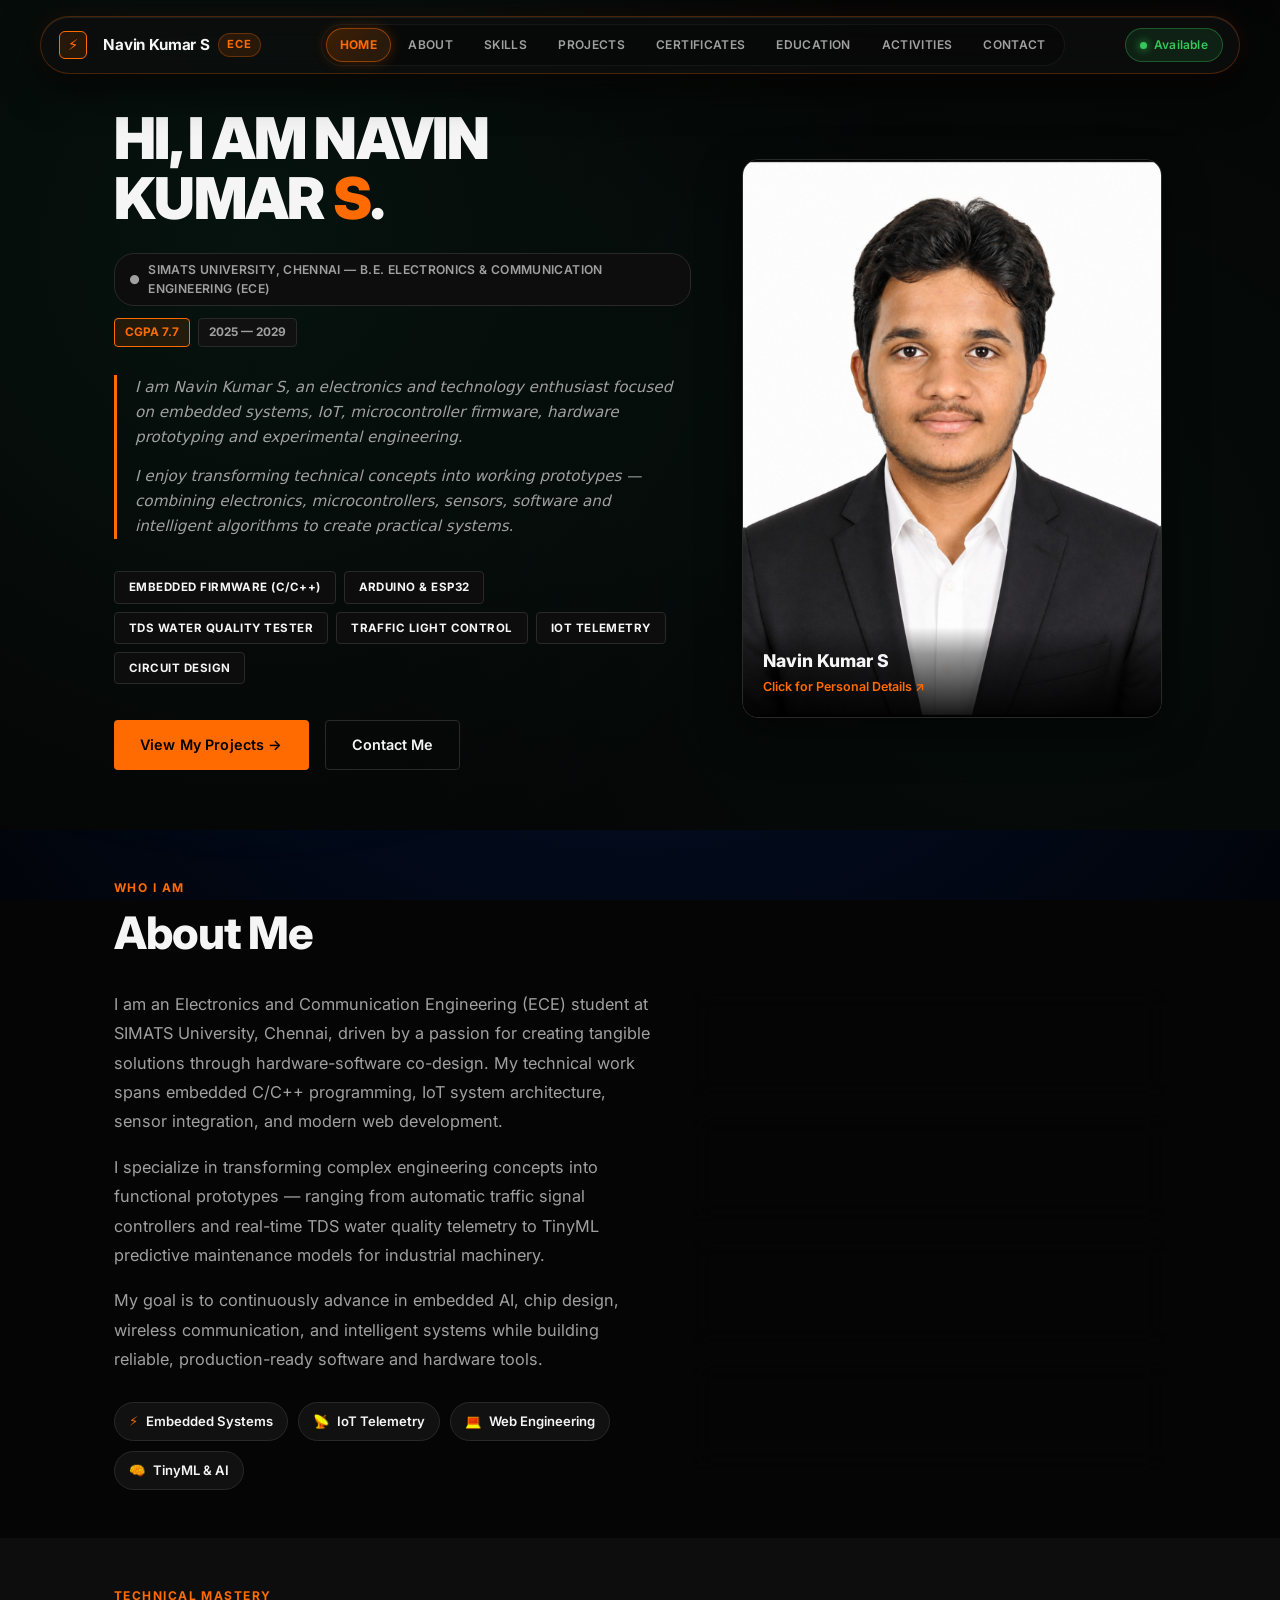
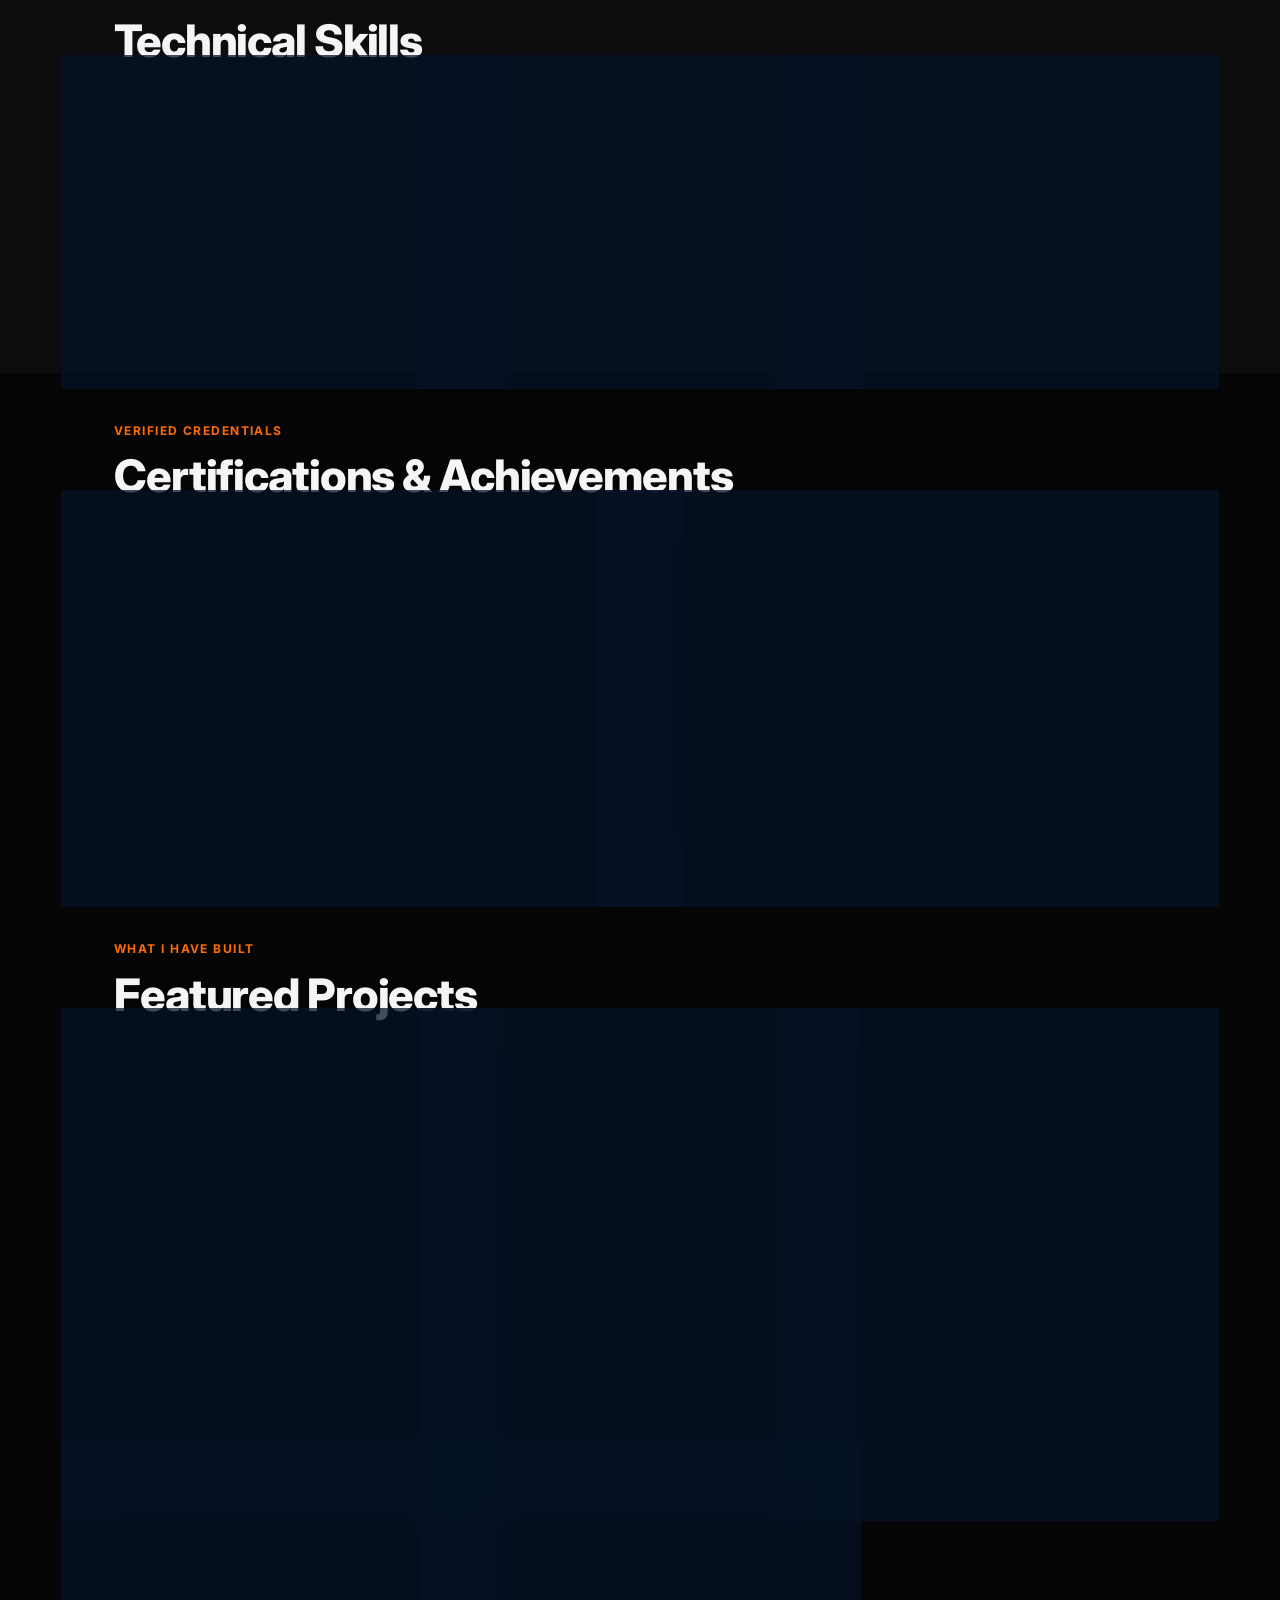
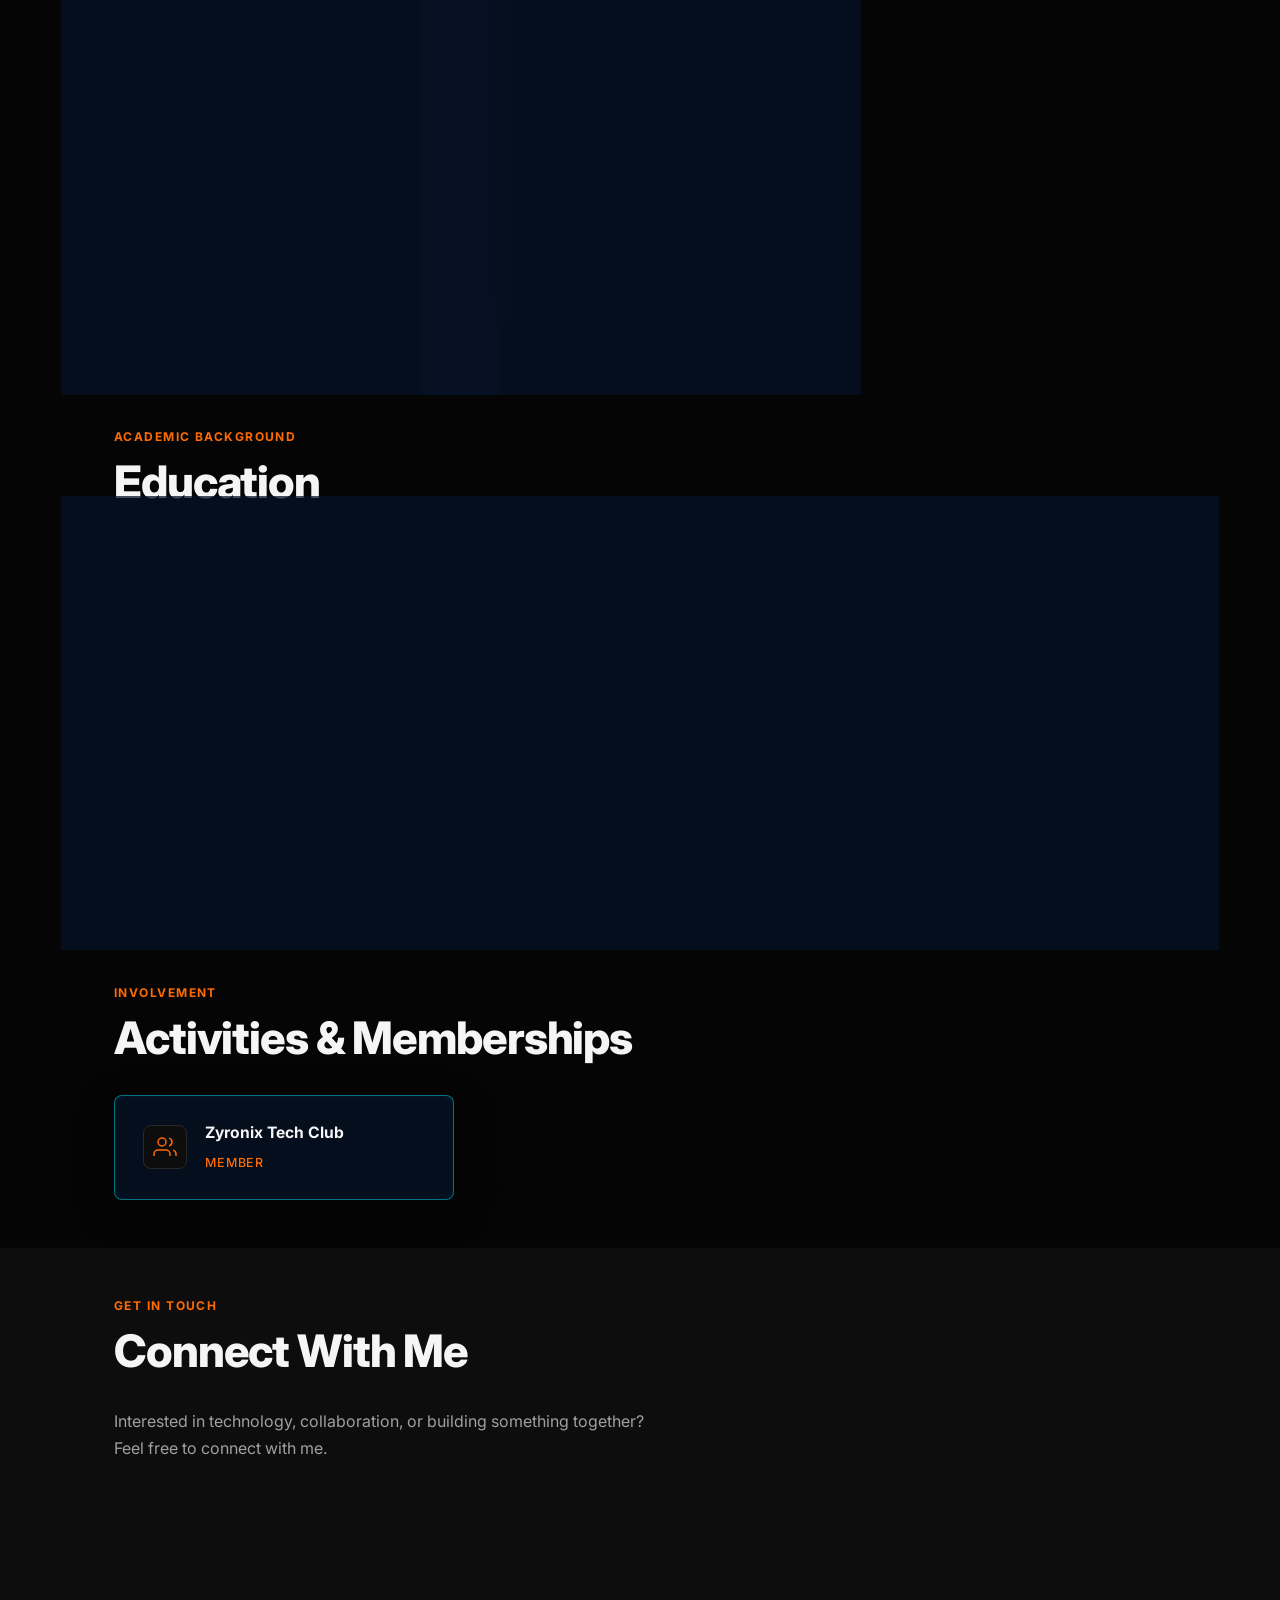
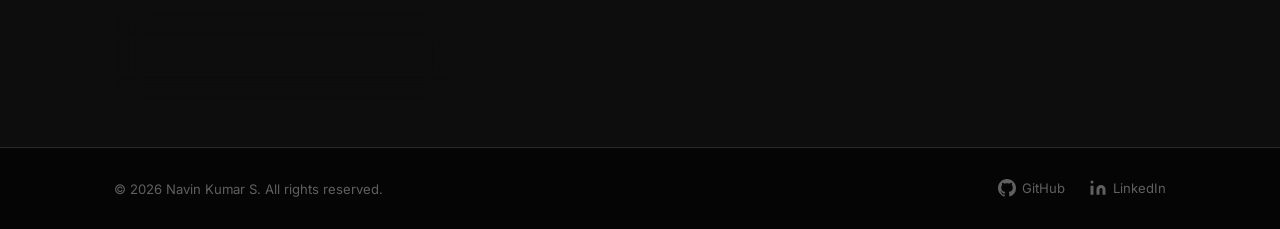
==== commit 2292a30c: "Add files via upload" ====
--- a/navin-portfolio/index.html
+++ b/navin-portfolio/index.html
@@ -17,9 +17,13 @@
 </head>
 <body>
 
-  <!-- ============================================================
-       NAVBAR
-  ============================================================ -->
+  <!-- ULTRA-REALISTIC ARC REACTOR × MULTIVERSE CANVAS -->
+  <canvas id="reactor-canvas" aria-hidden="true"></canvas>
+
+  <!-- COSMIC NEBULA & ATMOSPHERIC GLOW LAYER -->
+  <div class="multiverse-nebula-bg" aria-hidden="true"></div>
+
+
   <header class="navbar" id="navbar">
     <div class="nav-container">
 
@@ -76,74 +80,6 @@
        HERO SECTION (Reference Layout Redesign)
   ============================================================ -->
   <section class="hero" id="home">
-    <!-- MARVEL LOKI SACRED TIMELINE BACKGROUND ARTWORK -->
-    <div class="loki-timeline-bg" aria-hidden="true">
-      <svg class="loki-svg-timeline" viewBox="0 0 1440 600" preserveAspectRatio="none">
-        <defs>
-          <linearGradient id="lokiTimelineGrad" x1="0%" y1="0%" x2="100%" y2="0%">
-            <stop offset="0%" stop-color="#FF6B00" stop-opacity="0.1"/>
-            <stop offset="25%" stop-color="#FF6B00" stop-opacity="0.85"/>
-            <stop offset="50%" stop-color="#FF9E2A" stop-opacity="0.95"/>
-            <stop offset="75%" stop-color="#FF6B00" stop-opacity="0.85"/>
-            <stop offset="100%" stop-color="#FF6B00" stop-opacity="0.1"/>
-          </linearGradient>
-
-          <linearGradient id="lokiBranchGrad" x1="0%" y1="0%" x2="100%" y2="0%">
-            <stop offset="0%" stop-color="#FF8C2A" stop-opacity="0.1"/>
-            <stop offset="50%" stop-color="#FFCC00" stop-opacity="0.7"/>
-            <stop offset="100%" stop-color="#FF8C2A" stop-opacity="0.1"/>
-          </linearGradient>
-
-          <filter id="timelineGlow" x="-20%" y="-20%" width="140%" height="140%">
-            <feGaussianBlur stdDeviation="6" result="blur" />
-            <feMerge>
-              <feMergeNode in="blur" />
-              <feMergeNode in="SourceGraphic" />
-            </feMerge>
-          </filter>
-        </defs>
-
-        <!-- Background Ambient Flow Weave Strands -->
-        <path d="M-100,280 C250,120 550,420 900,180 C1200,20 1400,340 1600,220" class="loki-strand loki-strand-bg1" />
-        <path d="M-100,340 C300,480 600,140 950,380 C1250,500 1450,160 1600,280" class="loki-strand loki-strand-bg2" />
-
-        <!-- MAIN SACRED TIMELINE CORE STRAND -->
-        <path d="M-50,300 C200,150 480,450 780,220 C1080,40 1320,380 1550,250" class="loki-main-timeline" filter="url(#timelineGlow)" />
-        
-        <!-- DASHED ENERGY FLOW STRAND -->
-        <path d="M-50,300 C200,150 480,450 780,220 C1080,40 1320,380 1550,250" class="loki-pulse-strand" />
-
-        <!-- NEXUS BRANCH TIMELINES -->
-        <path d="M320,240 C420,100 580,80 680,140" class="loki-branch-thread" />
-        <path d="M780,220 C880,360 1020,420 1150,320" class="loki-branch-thread" />
-        <path d="M1080,40 C1180,120 1280,60 1380,150" class="loki-branch-thread" />
-      </svg>
-
-      <!-- TEMPORAL EVENT NODES -->
-      <div class="loki-node loki-node-1" title="2022 — Engineering Foundation">
-        <span class="node-pulse-ring"></span>
-        <span class="node-core"></span>
-        <span class="node-label">2022 · B.Tech ECE</span>
-      </div>
-
-      <div class="loki-node loki-node-2" title="2024 — Embedded Firmware & IoT">
-        <span class="node-pulse-ring"></span>
-        <span class="node-core"></span>
-        <span class="node-label">2024 · IoT &amp; Hardware</span>
-      </div>
-
-      <div class="loki-node loki-node-3" title="2025 — Telemetry & TinyML Exploration">
-        <span class="node-pulse-ring"></span>
-        <span class="node-core"></span>
-        <span class="node-label">2025 · TinyML &amp; Systems</span>
-      </div>
-
-      <div class="loki-node loki-node-4" title="2026 — Future Engineering Horizon">
-        <span class="node-pulse-ring"></span>
-        <span class="node-core"></span>
-        <span class="node-label">2026 · Future Horizon</span>
-      </div>
-    </div>
 
     <div class="container">
       <div class="hero-grid">
@@ -152,7 +88,7 @@
         <div class="hero-main-content">
           <!-- Impact Headline -->
           <h1 class="hero-impact-title fade-in">
-            HI, I'M NAVIN KUMAR <span class="accent">S</span>.
+            HI, I AM NAVIN KUMAR <span class="accent">S</span>.
           </h1>
 
           <!-- Status Bar & Badges -->
@@ -170,10 +106,10 @@
           <!-- Quoted Bio Paragraphs -->
           <div class="quoted-bio-stack fade-in">
             <p class="quoted-bio">
-              “ I am Navin Kumar S, an electronics and technology enthusiast focused on embedded systems, IoT, microcontroller firmware, hardware prototyping and experimental engineering. ”
+              I am Navin Kumar S, an electronics and technology enthusiast focused on embedded systems, IoT, microcontroller firmware, hardware prototyping and experimental engineering.
             </p>
             <p class="quoted-bio">
-              “ I enjoy transforming technical concepts into working prototypes — combining electronics, microcontrollers, sensors, software and intelligent algorithms to create practical systems. ”
+              I enjoy transforming technical concepts into working prototypes — combining electronics, microcontrollers, sensors, software and intelligent algorithms to create practical systems.
             </p>
           </div>
 
@@ -227,7 +163,7 @@
         <!-- Left Column: Bio Narrative & Specialization Pills -->
         <div class="about-bio-col">
           <p class="about-text">
-            I am an Electronics and Communication Engineering (ECE) student at SRM Institute of Science and Technology, driven by a passion for creating tangible solutions through hardware-software co-design. My technical work spans embedded C/C++ programming, IoT system architecture, sensor integration, and modern web development.
+            I am an Electronics and Communication Engineering (ECE) student at SIMATS University, Chennai, driven by a passion for creating tangible solutions through hardware-software co-design. My technical work spans embedded C/C++ programming, IoT system architecture, sensor integration, and modern web development.
           </p>
           <p class="about-text">
             I specialize in transforming complex engineering concepts into functional prototypes — ranging from automatic traffic signal controllers and real-time TDS water quality telemetry to TinyML predictive maintenance models for industrial machinery.
@@ -284,7 +220,7 @@
             </div>
             <div class="about-card-info">
               <h3 class="about-card-title">Academic Background</h3>
-              <p class="about-card-desc">B.Tech ECE at SRM Institute of Science and Technology (2022–2026 Batch).</p>
+              <p class="about-card-desc">B.E. ECE at SIMATS University, Chennai (2025–2029 Batch).</p>
             </div>
           </div>
 
@@ -406,7 +342,7 @@
     <div class="container">
 
       <div class="section-header reveal">
-        <span class="section-label">What I've Built</span>
+        <span class="section-label">What I Have Built</span>
         <h2 class="section-title">Featured Projects</h2>
       </div>
 
@@ -492,6 +428,44 @@
         </article>
 
         <!-- Project 3 -->
+        <article class="project-card reveal card-clickable" id="project-elder-care-fall-detection" onclick="window.location.href='project-elder-care-fall-detection.html';">
+          <div class="project-card-inner">
+            <div class="project-card-top-bar">
+              <span class="project-icon-badge" aria-label="IoT Elder Care Project">
+                <svg width="22" height="22" viewBox="0 0 24 24" fill="none" stroke="currentColor" stroke-width="2" stroke-linecap="round" stroke-linejoin="round">
+                  <path d="M22 12h-4l-3 9L9 3l-3 9H2" fill="none"/>
+                </svg>
+              </span>
+              <span class="project-header-badge">Internet of Things (IoT)</span>
+            </div>
+            <div class="project-content">
+              <h3 class="project-title">
+                <a href="project-elder-care-fall-detection.html" class="project-title-link">IoT-Based Smart Elder Care System with Real-Time Fall Detection</a>
+              </h3>
+              <p class="project-desc">
+                An IoT monitoring system designed to improve elderly safety using MPU6050 fall detection, DHT22 environmental sensors, and ESP32 real-time emergency alerts.
+              </p>
+              <div class="project-tags" aria-label="Technologies used">
+                <span class="project-tag">ESP32</span>
+                <span class="project-tag">MPU6050</span>
+                <span class="project-tag">DHT22</span>
+                <span class="project-tag">IoT</span>
+                <span class="project-tag">Emergency Alert</span>
+              </div>
+              <div class="project-actions">
+                <a href="project-elder-care-fall-detection.html" class="btn btn-sm btn-primary" id="p3-view" onclick="event.stopPropagation();">View Full Details &rarr;</a>
+                <a href="https://github.com/SNK9728" target="_blank" rel="noopener noreferrer" class="btn btn-sm btn-ghost" id="p3-github" aria-label="GitHub repository for IoT Elder Care System" onclick="event.stopPropagation();">
+                  <svg width="16" height="16" viewBox="0 0 24 24" fill="currentColor" aria-hidden="true">
+                    <path d="M12 0C5.37 0 0 5.37 0 12c0 5.31 3.435 9.795 8.205 11.385.6.105.825-.255.825-.57 0-.285-.015-1.23-.015-2.235-3.015.555-3.795-.735-4.035-1.41-.135-.345-.72-1.41-1.23-1.695-.42-.225-1.02-.78-.015-.795.945-.015 1.62.87 1.845 1.23 1.08 1.815 2.805 1.305 3.495.99.105-.78.42-1.305.765-1.605-2.67-.3-5.46-1.335-5.46-5.925 0-1.305.465-2.385 1.23-3.225-.12-.3-.54-1.53.12-3.18 0 0 1.005-.315 3.3 1.23.96-.27 1.98-.405 3-.405s2.04.135 3 .405c2.295-1.56 3.3-1.23 3.3-1.23.66 1.65.24 2.88.12 3.18.765.84 1.23 1.905 1.23 3.225 0 4.605-2.805 5.625-5.475 5.925.435.375.81 1.095.81 2.22 0 1.605-.015 2.895-.015 3.3 0 .315.225.69.825.57A12.02 12.02 0 0 0 24 12c0-6.63-5.37-12-12-12z"/>
+                  </svg>
+                  GitHub
+                </a>
+              </div>
+            </div>
+          </div>
+        </article>
+
+        <!-- Project 4 -->
         <article class="project-card reveal card-clickable" id="project-predictive-maintenance" onclick="window.location.href='project-tinyml-predictive-maintenance.html';">
           <div class="project-card-inner">
             <div class="project-card-top-bar">
@@ -522,44 +496,8 @@
                 <span class="project-tag">Embedded C/C++</span>
               </div>
               <div class="project-actions">
-                <a href="project-tinyml-predictive-maintenance.html" class="btn btn-sm btn-primary" id="p3-view" onclick="event.stopPropagation();">View Full Details &rarr;</a>
-                <a href="https://github.com/SNK9728" target="_blank" rel="noopener noreferrer" class="btn btn-sm btn-ghost" id="p3-github" aria-label="GitHub repository for Predictive Maintenance System" onclick="event.stopPropagation();">
-                  <svg width="16" height="16" viewBox="0 0 24 24" fill="currentColor" aria-hidden="true">
-                    <path d="M12 0C5.37 0 0 5.37 0 12c0 5.31 3.435 9.795 8.205 11.385.6.105.825-.255.825-.57 0-.285-.015-1.23-.015-2.235-3.015.555-3.795-.735-4.035-1.41-.135-.345-.72-1.41-1.23-1.695-.42-.225-1.02-.78-.015-.795.945-.015 1.62.87 1.845 1.23 1.08 1.815 2.805 1.305 3.495.99.105-.78.42-1.305.765-1.605-2.67-.3-5.46-1.335-5.46-5.925 0-1.305.465-2.385 1.23-3.225-.12-.3-.54-1.53.12-3.18 0 0 1.005-.315 3.3 1.23.96-.27 1.98-.405 3-.405s2.04.135 3 .405c2.295-1.56 3.3-1.23 3.3-1.23.66 1.65.24 2.88.12 3.18.765.84 1.23 1.905 1.23 3.225 0 4.605-2.805 5.625-5.475 5.925.435.375.81 1.095.81 2.22 0 1.605-.015 2.895-.015 3.3 0 .315.225.69.825.57A12.02 12.02 0 0 0 24 12c0-6.63-5.37-12-12-12z"/>
-                  </svg>
-                  GitHub
-                </a>
-              </div>
-            </div>
-          </div>
-        </article>
-
-        <!-- Project 4 -->
-        <article class="project-card reveal" id="project-gauss-jordan">
-          <div class="project-card-inner">
-            <div class="project-card-top-bar">
-              <span class="project-icon-badge" aria-label="Mathematics Project">
-                <svg width="22" height="22" viewBox="0 0 24 24" fill="none" stroke="currentColor" stroke-width="2" stroke-linecap="round" stroke-linejoin="round">
-                  <rect x="4" y="2" width="16" height="20" rx="2" fill="none"/>
-                  <line x1="8" y1="6" x2="16" y2="6"/>
-                  <line x1="16" y1="14" x2="16" y2="18"/>
-                  <path d="M16 10h.01M12 10h.01M8 10h.01M12 14h.01M8 14h.01M12 18h.01M8 18h.01"/>
-                </svg>
-              </span>
-              <span class="project-header-badge">Mathematics</span>
-            </div>
-            <div class="project-content">
-              <h3 class="project-title">Gauss-Jordan Linear System Solver</h3>
-              <p class="project-desc">
-                An Arduino-based mathematical system that solves linear equations using the Gauss-Jordan elimination method.
-              </p>
-              <div class="project-tags" aria-label="Technologies used">
-                <span class="project-tag">Arduino</span>
-                <span class="project-tag">C++</span>
-                <span class="project-tag">Mathematics</span>
-              </div>
-              <div class="project-actions">
-                <a href="https://github.com/SNK9728" target="_blank" rel="noopener noreferrer" class="btn btn-sm btn-ghost" id="p4-github" aria-label="GitHub repository for Gauss-Jordan Solver">
+                <a href="project-tinyml-predictive-maintenance.html" class="btn btn-sm btn-primary" id="p4-view" onclick="event.stopPropagation();">View Full Details &rarr;</a>
+                <a href="https://github.com/SNK9728" target="_blank" rel="noopener noreferrer" class="btn btn-sm btn-ghost" id="p4-github" aria-label="GitHub repository for Predictive Maintenance System" onclick="event.stopPropagation();">
                   <svg width="16" height="16" viewBox="0 0 24 24" fill="currentColor" aria-hidden="true">
                     <path d="M12 0C5.37 0 0 5.37 0 12c0 5.31 3.435 9.795 8.205 11.385.6.105.825-.255.825-.57 0-.285-.015-1.23-.015-2.235-3.015.555-3.795-.735-4.035-1.41-.135-.345-.72-1.41-1.23-1.695-.42-.225-1.02-.78-.015-.795.945-.015 1.62.87 1.845 1.23 1.08 1.815 2.805 1.305 3.495.99.105-.78.42-1.305.765-1.605-2.67-.3-5.46-1.335-5.46-5.925 0-1.305.465-2.385 1.23-3.225-.12-.3-.54-1.53.12-3.18 0 0 1.005-.315 3.3 1.23.96-.27 1.98-.405 3-.405s2.04.135 3 .405c2.295-1.56 3.3-1.23 3.3-1.23.66 1.65.24 2.88.12 3.18.765.84 1.23 1.905 1.23 3.225 0 4.605-2.805 5.625-5.475 5.925.435.375.81 1.095.81 2.22 0 1.605-.015 2.895-.015 3.3 0 .315.225.69.825.57A12.02 12.02 0 0 0 24 12c0-6.63-5.37-12-12-12z"/>
                   </svg>
@@ -724,7 +662,7 @@
 
       <div class="section-header reveal">
         <span class="section-label">Get In Touch</span>
-        <h2 class="section-title">Let's Connect</h2>
+        <h2 class="section-title">Connect With Me</h2>
       </div>
 
       <p class="contact-intro reveal">
@@ -945,7 +883,7 @@
           </div>
           <div class="admin-field">
             <label for="edit-institution">College / Institution Name</label>
-            <input type="text" id="edit-institution" placeholder="e.g. SRM Institute of Science and Technology" />
+            <input type="text" id="edit-institution" placeholder="e.g. SIMATS University, Chennai" />
           </div>
           <div class="admin-field">
             <label for="edit-cgpa">CGPA / Score</label>
--- a/navin-portfolio/style.css
+++ b/navin-portfolio/style.css
@@ -421,7 +421,200 @@
 .hero {
   padding-top: calc(var(--nav-h) + 40px);
   padding-bottom: 60px;
-  background: var(--bg);
+  background: radial-gradient(circle at 20% 30%, rgba(16, 185, 129, 0.08) 0%, transparent 55%),
+              radial-gradient(circle at 80% 70%, rgba(5, 150, 105, 0.06) 0%, transparent 55%),
+              var(--bg);
+  position: relative;
+  overflow: hidden;
+}
+
+/* =============================================================
+   LOKI SACRED TIMELINE ARTWORK (DARK EMERALD GREEN THEME)
+   ============================================================= */
+.sacred-timeline-container {
+  position: absolute;
+  top: 50%;
+  left: 0;
+  width: 100%;
+  height: 100%;
+  transform: translateY(-50%);
+  pointer-events: none;
+  z-index: 0;
+  overflow: hidden;
+  opacity: 0.65;
+  transition: opacity 0.4s ease;
+}
+
+.sacred-timeline-svg {
+  width: 100%;
+  height: 100%;
+  display: block;
+}
+
+.timeline-strand {
+  fill: none;
+  stroke: #047857;
+  stroke-width: 1.5;
+  opacity: 0.35;
+}
+
+.strand-bg1 {
+  animation: greenTimelineWave 16s ease-in-out infinite alternate;
+}
+
+.strand-bg2 {
+  animation: greenTimelineWave 20s ease-in-out infinite alternate-reverse;
+}
+
+.timeline-core-main {
+  fill: none;
+  stroke: url(#lokiGreenGrad);
+  stroke-width: 3.8;
+  stroke-linecap: round;
+  animation: greenGlowPulse 4s ease-in-out infinite alternate;
+}
+
+.timeline-pulse-strand {
+  fill: none;
+  stroke: #6EE7B7;
+  stroke-width: 2.2;
+  stroke-dasharray: 12, 24;
+  opacity: 0.85;
+  animation: greenPulseFlow 7s linear infinite;
+}
+
+.timeline-branch {
+  fill: none;
+  stroke: url(#lokiEmeraldGrad);
+  stroke-width: 2;
+  stroke-dasharray: 6, 12;
+  animation: greenBranchPulse 5s ease-in-out infinite alternate;
+}
+
+/* Background Concentric Orbit Rings */
+.sacred-orbit-ring {
+  fill: none;
+  stroke: #059669;
+  stroke-dasharray: 6, 16;
+  opacity: 0.35;
+  transform-origin: center;
+  vector-effect: non-scaling-stroke;
+}
+
+.ring-lg {
+  stroke-width: 1.5;
+  animation: orbitRotate 35s linear infinite;
+}
+
+.ring-xl {
+  stroke-width: 1.2;
+  stroke: #10B981;
+  opacity: 0.25;
+  stroke-dasharray: 12, 28;
+  animation: orbitRotateReverse 50s linear infinite;
+}
+
+.ring-xxl {
+  stroke-width: 1;
+  stroke: #34D399;
+  opacity: 0.18;
+  stroke-dasharray: 4, 18;
+  animation: orbitRotate 70s linear infinite;
+}
+
+.ring-sm {
+  stroke-width: 1.5;
+  animation: orbitRotateReverse 25s linear infinite;
+}
+
+.ring-md {
+  stroke-width: 1.5;
+  animation: orbitRotate 30s linear infinite;
+}
+
+@keyframes orbitRotate {
+  from { transform: rotate(0deg); }
+  to { transform: rotate(360deg); }
+}
+
+@keyframes orbitRotateReverse {
+  from { transform: rotate(360deg); }
+  to { transform: rotate(0deg); }
+}
+
+@keyframes greenPulseFlow {
+  from { stroke-dashoffset: 360; }
+  to { stroke-dashoffset: 0; }
+}
+
+@keyframes greenGlowPulse {
+  0% { opacity: 0.75; stroke-width: 3.2; filter: drop-shadow(0 0 10px #059669); }
+  100% { opacity: 1; stroke-width: 4.5; filter: drop-shadow(0 0 22px #10B981); }
+}
+
+@keyframes greenBranchPulse {
+  0% { opacity: 0.4; }
+  100% { opacity: 0.9; }
+}
+
+@keyframes greenTimelineWave {
+  0% { transform: translateY(0); }
+  100% { transform: translateY(18px); }
+}
+
+/* Timeline Nodes in Dark Emerald */
+.timeline-node {
+  position: absolute;
+  display: flex;
+  align-items: center;
+  justify-content: center;
+  pointer-events: none;
+}
+
+.node-pos-1 { top: 40%; left: 18%; }
+.node-pos-2 { top: 58%; left: 44%; }
+.node-pos-3 { top: 24%; left: 70%; }
+.node-pos-4 { top: 52%; left: 88%; }
+
+.node-dot-green {
+  width: 9px;
+  height: 9px;
+  border-radius: 50%;
+  background: #34D399;
+  box-shadow: 0 0 10px #10B981, 0 0 20px #059669;
+  position: relative;
+  z-index: 2;
+}
+
+.node-ring-green {
+  position: absolute;
+  top: 50%;
+  left: 50%;
+  transform: translate(-50%, -50%);
+  border-radius: 50%;
+  z-index: 1;
+}
+
+.node-ring-green.ring-outer {
+  width: 32px;
+  height: 32px;
+  border: 1px dashed #34D399;
+  box-shadow: 0 0 12px rgba(52, 211, 153, 0.4);
+  animation: greenRingPulseOuter 3.2s infinite ease-out;
+}
+
+.node-ring-green.ring-inner {
+  width: 20px;
+  height: 20px;
+  border: 1.5px solid #10B981;
+  box-shadow: 0 0 14px rgba(16, 185, 129, 0.7);
+  animation: greenRingPulse 2.8s infinite ease-out;
+  z-index: 1;
+}
+
+@keyframes greenRingPulse {
+  0% { transform: translate(-50%, -50%) scale(0.5); opacity: 1; }
+  100% { transform: translate(-50%, -50%) scale(2); opacity: 0; }
 }
 
 .hero-grid {
@@ -3310,33 +3503,144 @@
 }
 
 .node-label {
-  font-size: 0.70rem;
-  font-weight: 700;
-  letter-spacing: 0.06em;
-  color: var(--accent);
-  background: rgba(14, 14, 14, 0.85);
-  border: 1px solid rgba(255, 107, 0, 0.35);
-  border-radius: 20px;
-  padding: 3px 9px;
-  backdrop-filter: blur(8px);
-  box-shadow: 0 4px 14px rgba(0, 0, 0, 0.6);
-  white-space: nowrap;
-}
-
+  display: none !important;
+}
+
+/* =============================================================
+   ULTRA-REALISTIC ARC REACTOR × DEEP SPACE THEME
+   ============================================================= */
+
+:root {
+  --bg-deep-space:   #020712;
+  --bg-charcoal:     #050e21;
+  --bg-card-glass:   rgba(6, 18, 38, 0.75);
+  --border-cyan-glow:rgba(0, 240, 255, 0.45);
+  --border-violet-glow:rgba(0, 168, 255, 0.35);
+  
+  --reactor-white:   #ffffff;
+  --reactor-cyan:    #00f0ff;
+  --reactor-blue:    #00b4d8;
+  --reactor-purple:  #0077b6;
+  --reactor-violet:  #023e8a;
+  --reactor-magenta: #00e5ff;
+  --reactor-crimson: #ffaa00;
+  --reactor-orange:  #ffd700;
+}
+
+/* Background Space Environment Canvas */
+#reactor-canvas {
+  position: fixed;
+  top: 0;
+  left: 0;
+  width: 100vw;
+  height: 100vh;
+  pointer-events: none;
+  z-index: -1;
+  background: radial-gradient(circle at 50% 45%, #04142d 0%, #020919 60%, #01040a 100%);
+  transition: opacity 0.6s ease;
+}
+
+/* Atmospheric Cosmic Nebula & Deep Space Depth */
+.multiverse-nebula-bg {
+  position: fixed;
+  top: 0;
+  left: 0;
+  width: 100vw;
+  height: 100vh;
+  pointer-events: none;
+  z-index: -1;
+  background: 
+    radial-gradient(ellipse 65% 55% at 50% 45%, rgba(0, 240, 255, 0.16) 0%, transparent 70%),
+    radial-gradient(ellipse 50% 40% at 20% 70%, rgba(0, 180, 216, 0.12) 0%, transparent 65%),
+    radial-gradient(ellipse 45% 45% at 80% 25%, rgba(0, 119, 182, 0.1) 0%, transparent 60%);
+  filter: blur(25px);
+  opacity: 0.9;
+}
+
+
+
+/* Hero Section Background Ring Artwork (Removed) */
+.reactor-hero-artwork {
+  display: none !important;
+}
+
+/* Futuristic Engineering UI Glassmorphism Overrides */
+.card,
+.project-card,
+.skill-category,
+.cert-card,
+.about-card,
+.contact-card,
+.edu-card,
+.activity-card {
+  background: var(--bg-card-glass) !important;
+  backdrop-filter: blur(14px) !important;
+  -webkit-backdrop-filter: blur(14px) !important;
+  border: 1px solid var(--border-cyan-glow) !important;
+  box-shadow: 0 10px 35px rgba(0, 0, 0, 0.5), inset 0 0 15px rgba(0, 240, 255, 0.04) !important;
+  transition: all 0.35s cubic-bezier(0.4, 0, 0.2, 1) !important;
+}
+
+.card:hover,
+.project-card:hover,
+.skill-category:hover,
+.cert-card:hover,
+.about-card:hover,
+.contact-card:hover {
+  border-color: rgba(0, 240, 255, 0.65) !important;
+  box-shadow: 0 15px 45px rgba(0, 240, 255, 0.22), inset 0 0 22px rgba(157, 78, 221, 0.12) !important;
+  transform: translateY(-4px) !important;
+}
+
+/* Animations */
+@keyframes reactorSpinClockwise {
+  0% { transform: rotate(0deg); }
+  100% { transform: rotate(360deg); }
+}
+
+@keyframes reactorSpinCounterClockwise {
+  0% { transform: rotate(0deg); }
+  100% { transform: rotate(-360deg); }
+}
+
+@keyframes reactorVolumetricPulse {
+  0% { transform: scale(0.92); opacity: 0.65; }
+  100% { transform: scale(1.16); opacity: 0.95; }
+}
+
+@keyframes plasmaCoreDistortion {
+  0% { transform: scale(0.88); opacity: 0.8; filter: drop-shadow(0 0 15px #00f0ff); }
+  100% { transform: scale(1.12); opacity: 1; filter: drop-shadow(0 0 35px #9d4edd); }
+}
+
+/* Mobile & Accessibility Overrides */
 @media (max-width: 960px) {
-  .loki-node-3, .loki-node-4 { display: none; }
-}
-
-@media (max-width: 600px) {
-  .loki-timeline-bg { opacity: 0.65; }
-  .loki-node-2 { display: none; }
-}
-
-
-
-
-
-
-
-
-
+  .reactor-hero-artwork {
+    right: 50%;
+    transform: translate(50%, -50%);
+    width: 480px;
+    height: 480px;
+    opacity: 0.55;
+  }
+}
+
+@media (prefers-reduced-motion: reduce) {
+  .reactor-ring-metallic.outer-ring,
+  .reactor-ring-metallic.turbine-ring,
+  .reactor-ring-metallic.inner-energy-ring,
+  .reactor-core-volumetric-glow,
+  .reactor-plasma-core {
+    animation: none !important;
+  }
+}
+
+
+
+
+
+
+
+
+
+
+
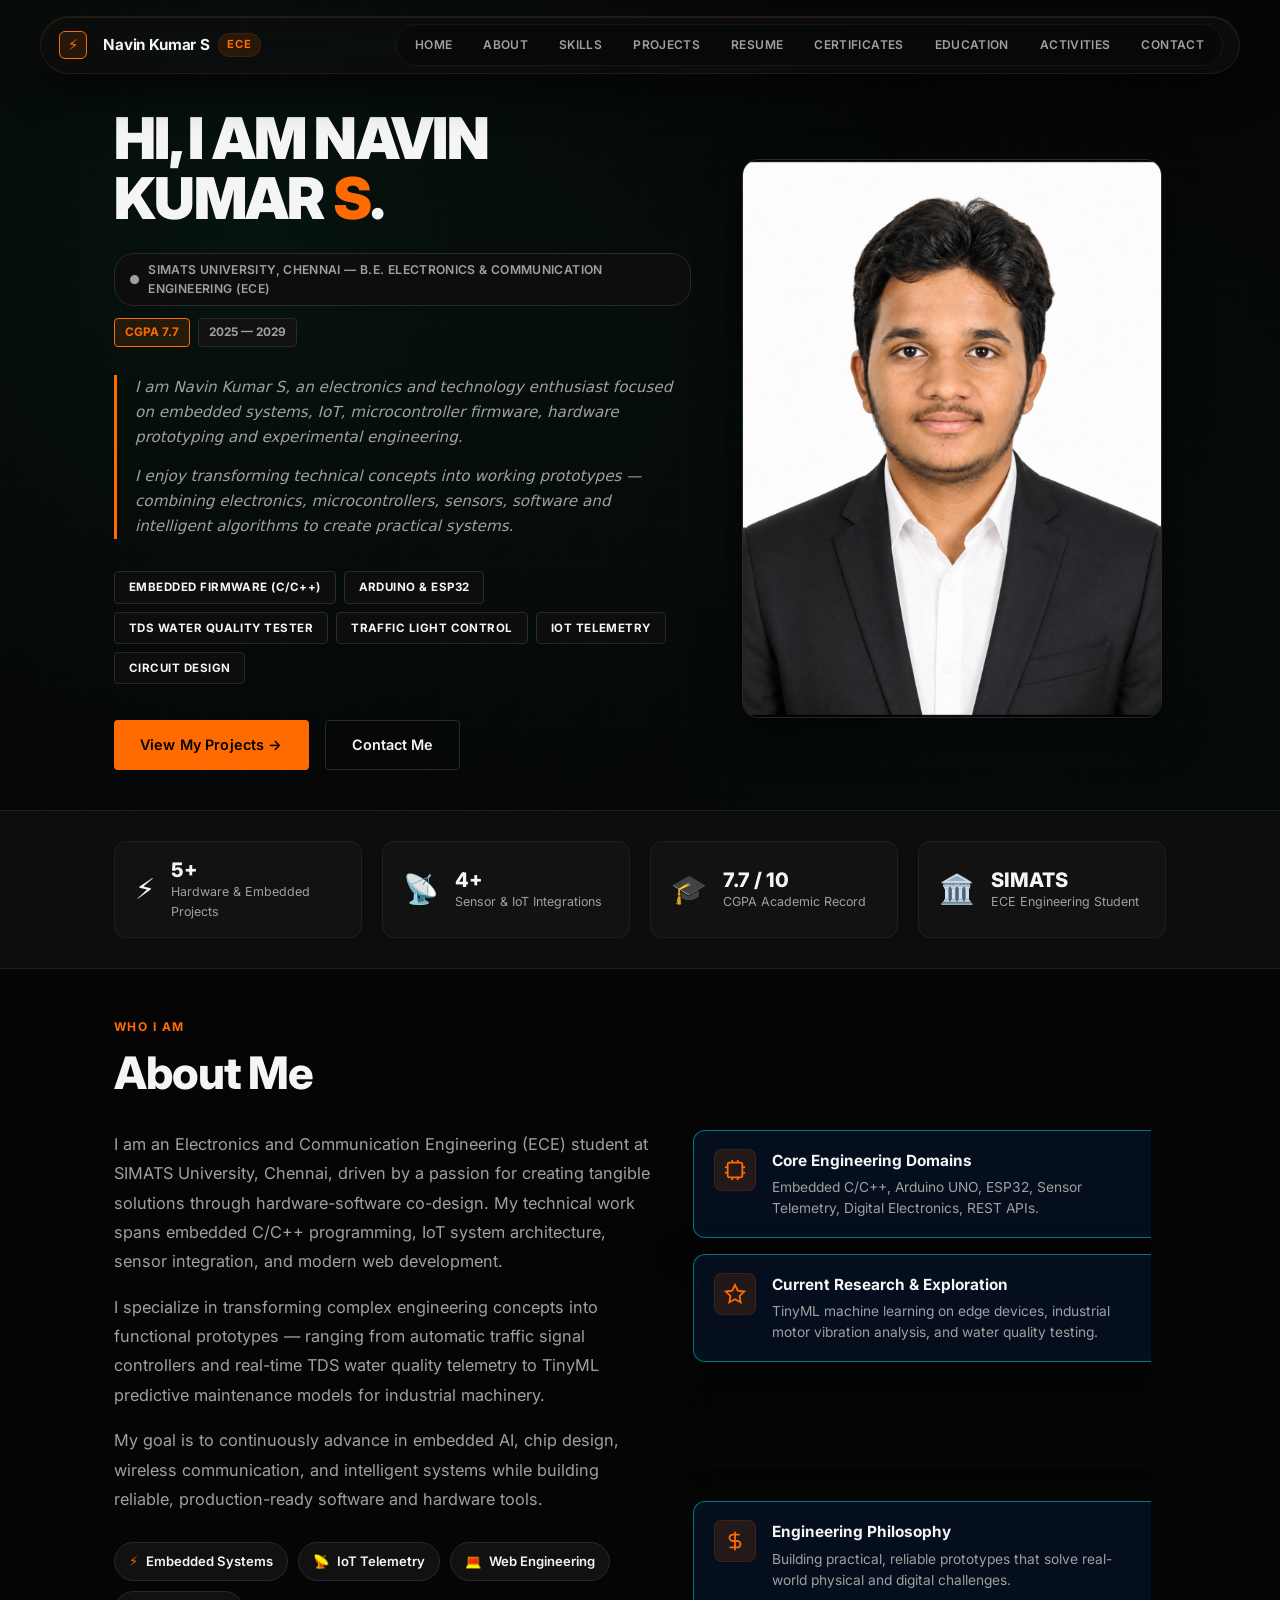
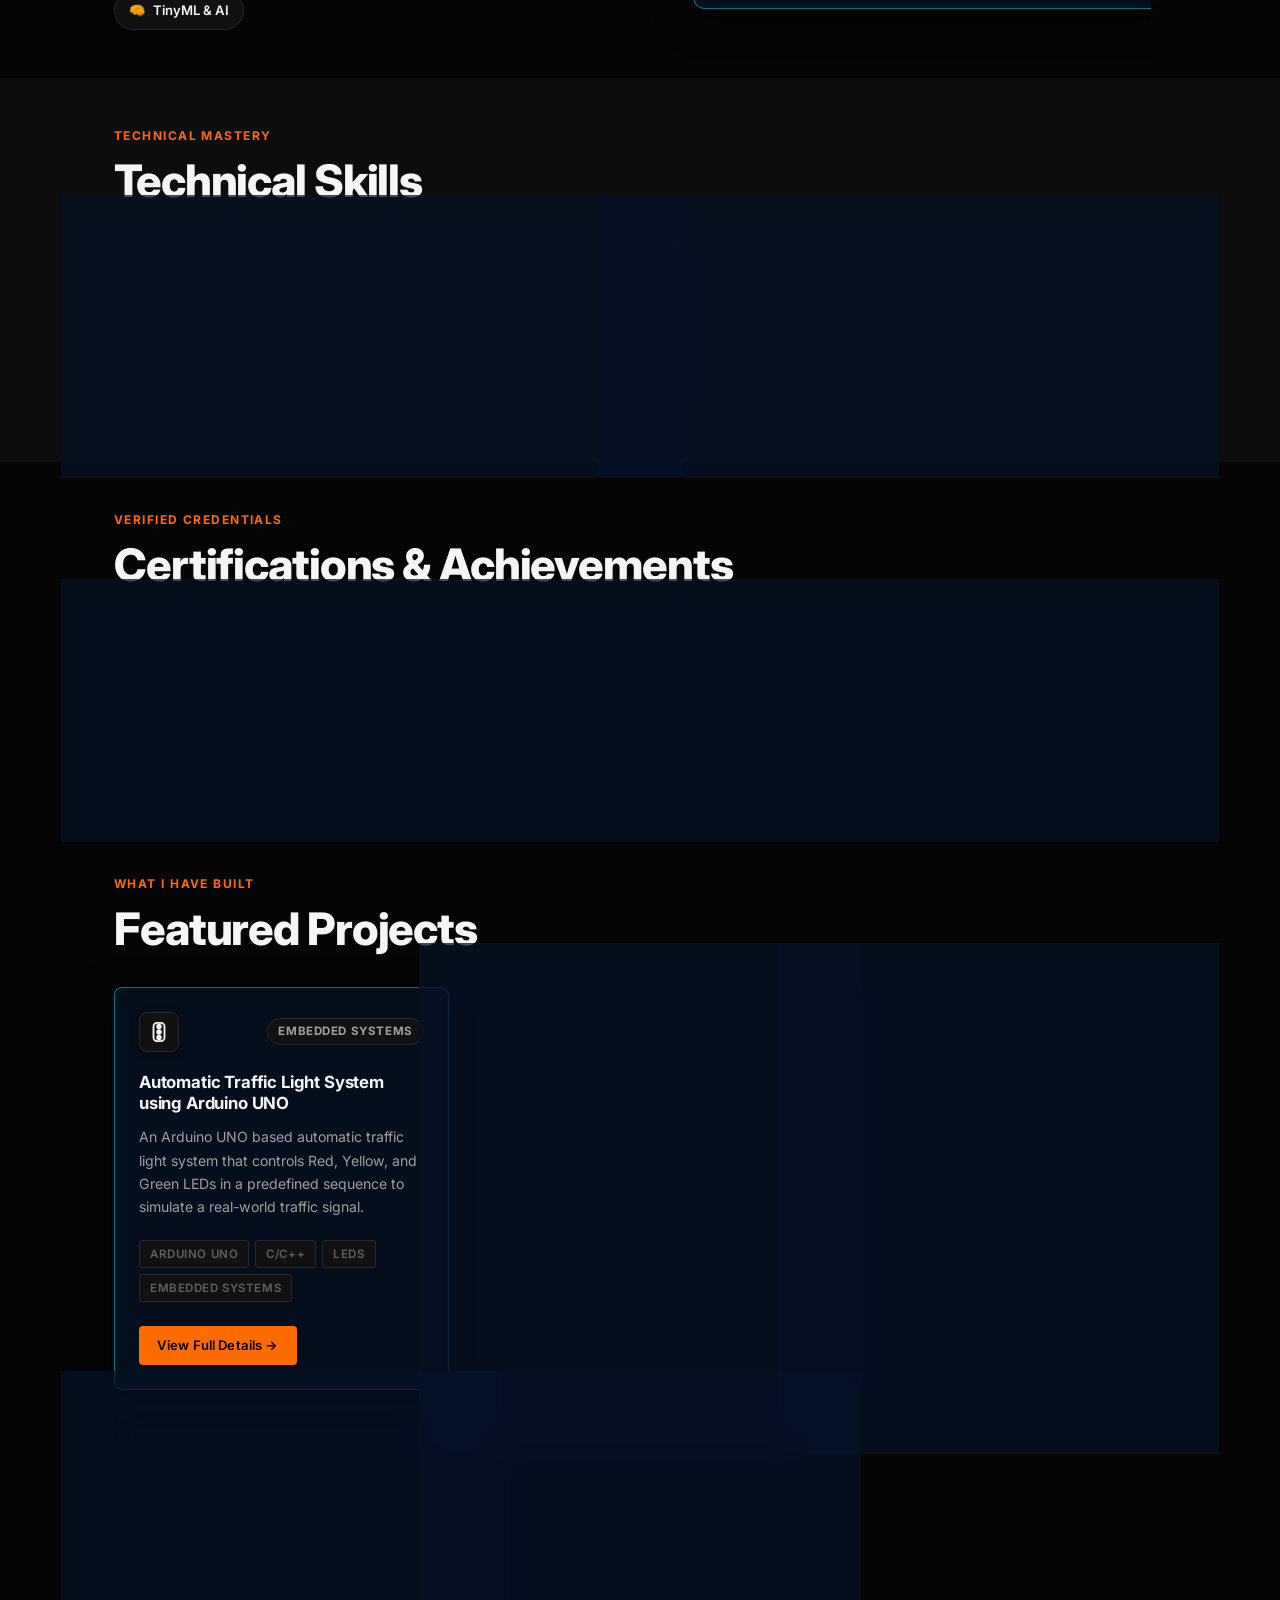
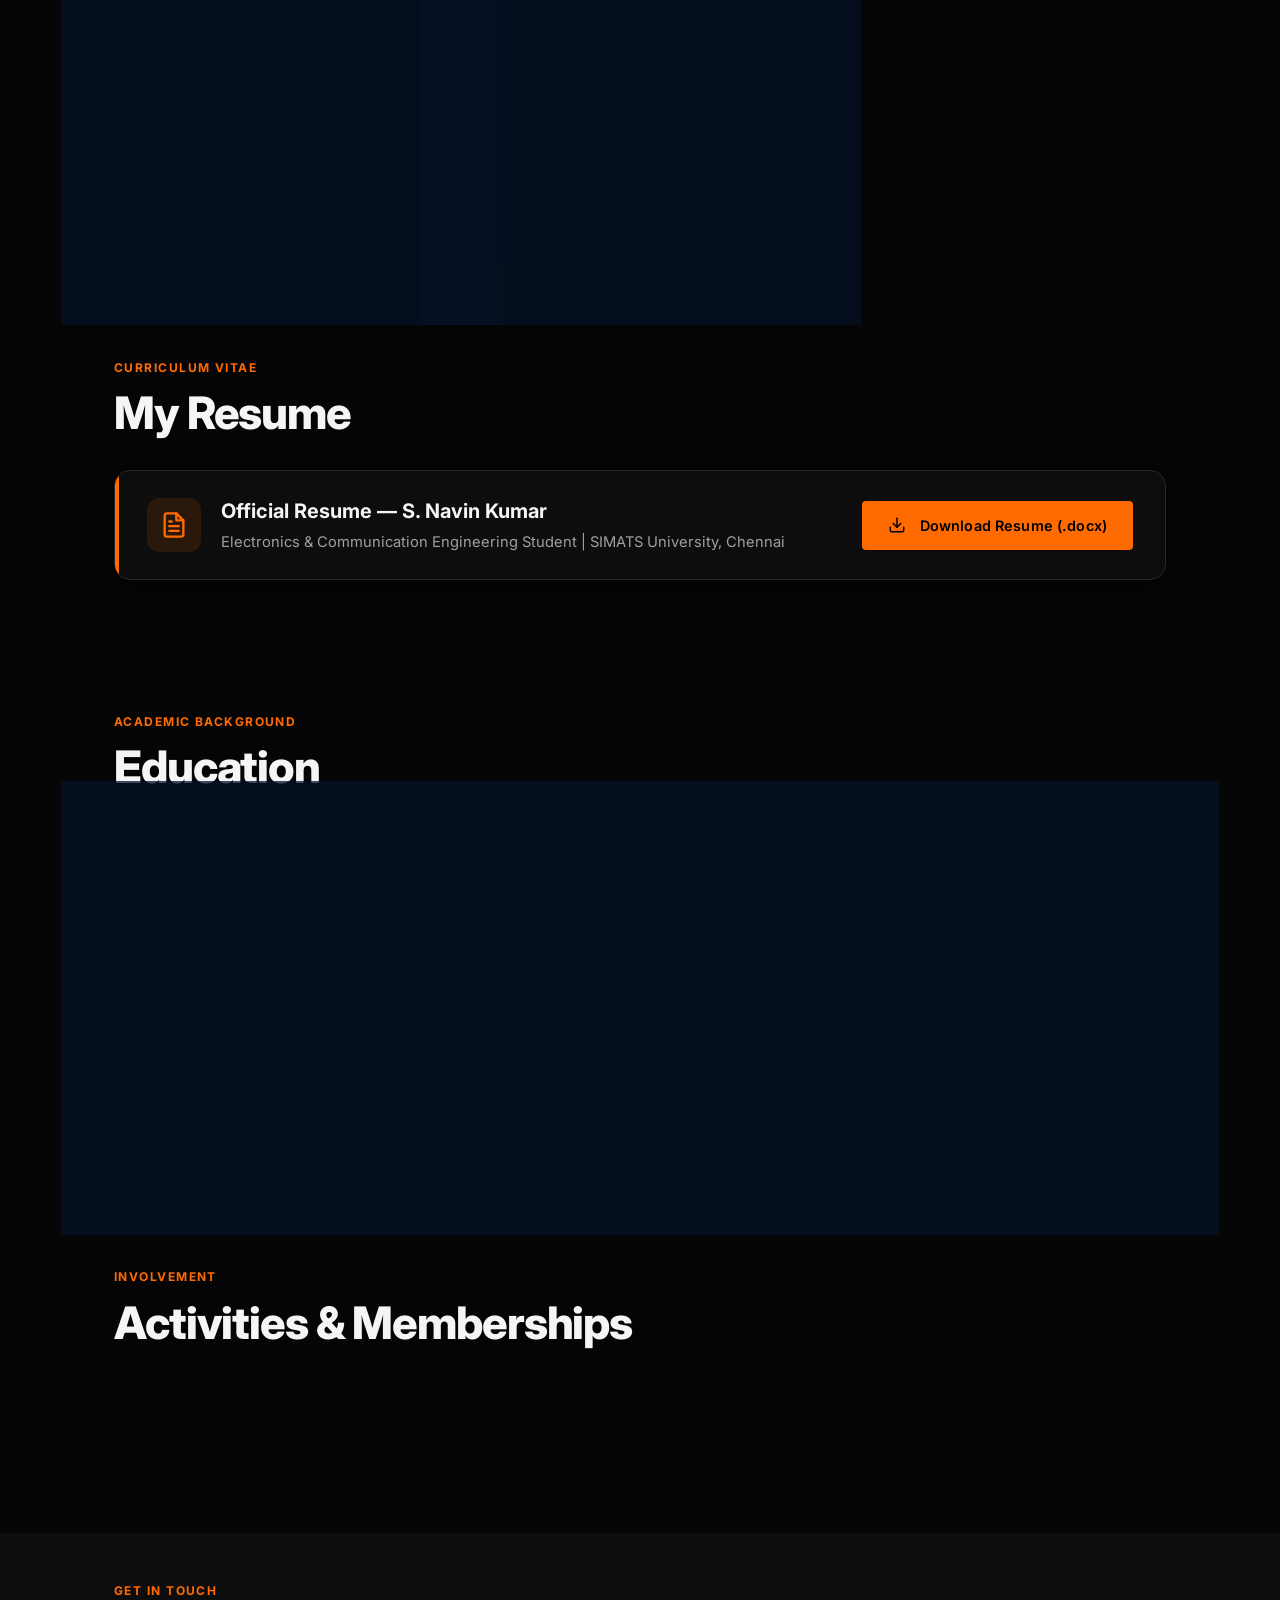
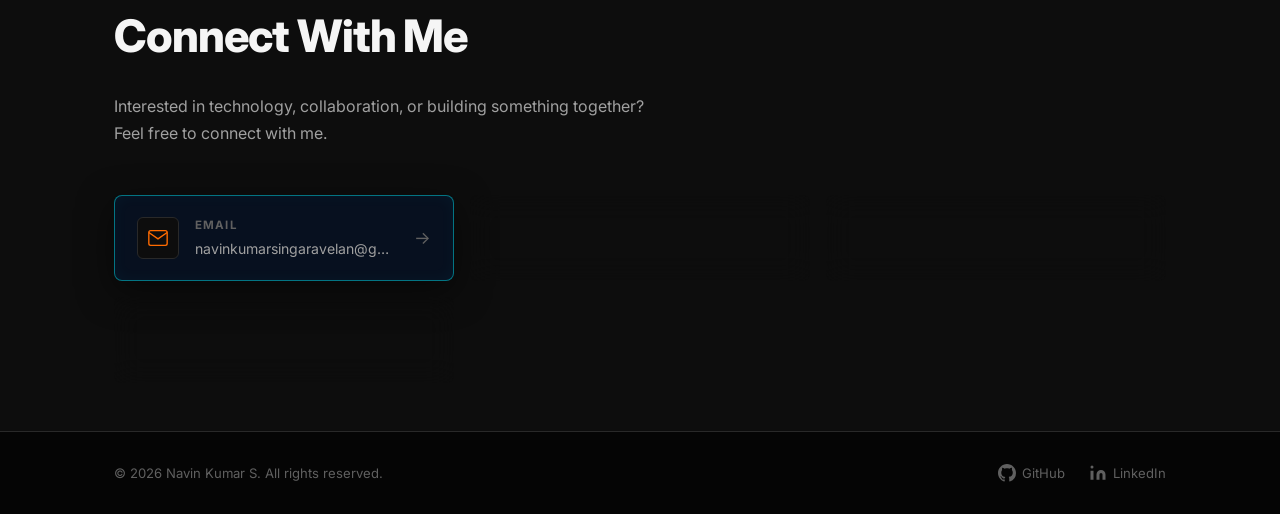
==== commit 236a9374: "Add files via upload" ====
--- a/navin-portfolio/index.html
+++ b/navin-portfolio/index.html
@@ -36,23 +36,16 @@
 
       <!-- Desktop Navigation Links -->
       <nav class="nav-links" id="nav-links" aria-label="Main navigation">
-        <a href="#home"         class="nav-link active" id="nav-home">Home</a>
+        <a href="#home"         class="nav-link"         id="nav-home">Home</a>
         <a href="#about"        class="nav-link"         id="nav-about">About</a>
         <a href="#skills"       class="nav-link"         id="nav-skills">Skills</a>
         <a href="#projects"     class="nav-link"         id="nav-projects">Projects</a>
+        <a href="#resume"       class="nav-link"         id="nav-resume">Resume</a>
         <a href="#certificates" class="nav-link"         id="nav-certificates">Certificates</a>
         <a href="#education"    class="nav-link"         id="nav-education">Education</a>
         <a href="#activities"   class="nav-link"         id="nav-activities">Activities</a>
         <a href="#contact"      class="nav-link"         id="nav-contact">Contact</a>
       </nav>
-
-      <!-- Quick Action / Status CTA -->
-      <div class="nav-cta-wrap">
-        <a href="#contact" class="nav-status-badge">
-          <span class="status-pulse-dot"></span>
-          <span>Available</span>
-        </a>
-      </div>
 
       <!-- Hamburger (mobile) -->
       <button class="hamburger" id="hamburger" aria-label="Toggle mobile menu" aria-expanded="false">
@@ -65,10 +58,11 @@
 
     <!-- Mobile Dropdown Menu -->
     <div class="mobile-menu" id="mobile-menu" aria-hidden="true">
-      <a href="#home"         class="mobile-link active" id="m-home">Home</a>
+      <a href="#home"         class="mobile-link"         id="m-home">Home</a>
       <a href="#about"        class="mobile-link"         id="m-about">About</a>
       <a href="#skills"       class="mobile-link"         id="m-skills">Skills</a>
       <a href="#projects"     class="mobile-link"         id="m-projects">Projects</a>
+      <a href="#resume"       class="mobile-link"         id="m-resume">Resume</a>
       <a href="#certificates" class="mobile-link"         id="m-certificates">Certificates</a>
       <a href="#education"    class="mobile-link"         id="m-education">Education</a>
       <a href="#activities"   class="mobile-link"         id="m-activities">Activities</a>
@@ -132,14 +126,53 @@
 
         <!-- Right Column: Profile Photo Card -->
         <div class="hero-photo-column fade-in">
-          <div class="hero-photo-card card-clickable hero-profile-avatar" id="hero-photo-trigger" title="Click to view personal details">
+          <div class="hero-photo-card hero-profile-avatar" id="hero-photo-trigger">
             <div class="photo-card-inner">
               <img src="images/profile.png" alt="Navin Kumar S" class="hero-photo-img" />
-              <div class="photo-card-overlay">
-                <span class="photo-overlay-tag">Navin Kumar S</span>
-                <span class="photo-overlay-sub">Click for Personal Details ↗</span>
-              </div>
-            </div>
+            </div>
+          </div>
+        </div>
+
+      </div>
+    </div>
+  </section>
+
+  <!-- ============================================================
+       ENGINEERING HIGHLIGHTS & STATS BAR
+  ============================================================ -->
+  <section class="metrics-bar-section">
+    <div class="container">
+      <div class="metrics-grid reveal">
+        
+        <div class="metric-card">
+          <div class="metric-icon">⚡</div>
+          <div class="metric-data">
+            <span class="metric-number">5+</span>
+            <span class="metric-label">Hardware &amp; Embedded Projects</span>
+          </div>
+        </div>
+
+        <div class="metric-card">
+          <div class="metric-icon">📡</div>
+          <div class="metric-data">
+            <span class="metric-number">4+</span>
+            <span class="metric-label">Sensor &amp; IoT Integrations</span>
+          </div>
+        </div>
+
+        <div class="metric-card">
+          <div class="metric-icon">🎓</div>
+          <div class="metric-data">
+            <span class="metric-number">7.7 / 10</span>
+            <span class="metric-label">CGPA Academic Record</span>
+          </div>
+        </div>
+
+        <div class="metric-card">
+          <div class="metric-icon">🏛️</div>
+          <div class="metric-data">
+            <span class="metric-number">SIMATS</span>
+            <span class="metric-label">ECE Engineering Student</span>
           </div>
         </div>
 
@@ -278,15 +311,6 @@
             <span class="skill-tag" id="skill-electronics">Electronics</span>
           </div>
         </div>
-
-        <!-- Tools -->
-        <div class="skill-category">
-          <h4 class="skill-cat-title">Tools &amp; Version Control</h4>
-          <div class="skill-tags">
-            <span class="skill-tag" id="skill-git">Git</span>
-            <span class="skill-tag" id="skill-github">GitHub</span>
-          </div>
-        </div>
       </div>
 
     </div>
@@ -304,30 +328,12 @@
       </div>
 
       <div class="certificates-grid reveal" id="certificates-grid" aria-label="Certificates and certifications">
-        <div class="cert-card cert-card-clickable" id="cert-card-1" data-cert-id="cert-1" title="Click to view full certificate details &amp; photograph">
-          <div class="cert-badge accent-badge">Certificate of Participation</div>
-          <h4 class="cert-title">Hackathon Champions — Success Journey Program</h4>
-          <p class="cert-issuer">SIMATS Engineering Hackathon Club | 08 Nov 2025</p>
-          <p class="cert-summary-desc">Participated in the Hackathon Champions – Success Journey Program, gaining exposure to innovation, technical problem-solving, and collaborative hackathon activities.</p>
-          <div class="cert-skills-pills">
-            <span class="cert-pill">Hackathon</span>
-            <span class="cert-pill">Problem Solving</span>
-            <span class="cert-pill">Innovation</span>
-            <span class="cert-pill">Teamwork</span>
-            <span class="cert-pill">Technical Skills</span>
-          </div>
-          <div class="cert-meta">
-            <a href="images/cert-hackathon.jpg" target="_blank" rel="noopener noreferrer" class="btn btn-primary btn-sm cert-btn-link">View Certificate ↗</a>
-          </div>
-        </div>
-
         <div class="cert-card">
-          <div class="cert-badge">Certified</div>
-          <h4 class="cert-title">IoT &amp; Sensor Interfacing Fundamentals</h4>
-          <p class="cert-issuer">Hardware-Software Integration</p>
+          <h4 class="cert-title">IoT Sensors and Edge Processing</h4>
+          <p class="cert-issuer">Coursera / Industry Certification</p>
           <div class="cert-meta">
             <span class="cert-date">2024</span>
-            <span class="cert-id">ID: ECE-IOT-8810</span>
+            <span class="cert-id">ID: IOT-EDGE-9921</span>
           </div>
         </div>
       </div>
@@ -378,12 +384,6 @@
               </div>
               <div class="project-actions">
                 <a href="project-traffic-light.html" class="btn btn-sm btn-primary" id="p1-view" onclick="event.stopPropagation();">View Full Details &rarr;</a>
-                <a href="https://github.com/SNK9728" target="_blank" rel="noopener noreferrer" class="btn btn-sm btn-ghost" id="p1-github" aria-label="GitHub repository for Automatic Traffic Light System" onclick="event.stopPropagation();">
-                  <svg width="16" height="16" viewBox="0 0 24 24" fill="currentColor" aria-hidden="true">
-                    <path d="M12 0C5.37 0 0 5.37 0 12c0 5.31 3.435 9.795 8.205 11.385.6.105.825-.255.825-.57 0-.285-.015-1.23-.015-2.235-3.015.555-3.795-.735-4.035-1.41-.135-.345-.72-1.41-1.23-1.695-.42-.225-1.02-.78-.015-.795.945-.015 1.62.87 1.845 1.23 1.08 1.815 2.805 1.305 3.495.99.105-.78.42-1.305.765-1.605-2.67-.3-5.46-1.335-5.46-5.925 0-1.305.465-2.385 1.23-3.225-.12-.3-.54-1.53.12-3.18 0 0 1.005-.315 3.3 1.23.96-.27 1.98-.405 3-.405s2.04.135 3 .405c2.295-1.56 3.3-1.23 3.3-1.23.66 1.65.24 2.88.12 3.18.765.84 1.23 1.905 1.23 3.225 0 4.605-2.805 5.625-5.475 5.925.435.375.81 1.095.81 2.22 0 1.605-.015 2.895-.015 3.3 0 .315.225.69.825.57A12.02 12.02 0 0 0 24 12c0-6.63-5.37-12-12-12z"/>
-                  </svg>
-                  GitHub
-                </a>
               </div>
             </div>
           </div>
@@ -416,12 +416,6 @@
               </div>
               <div class="project-actions">
                 <a href="project-tds-water-quality.html" class="btn btn-sm btn-primary" id="p2-view" onclick="event.stopPropagation();">View Full Details &rarr;</a>
-                <a href="https://github.com/SNK9728" target="_blank" rel="noopener noreferrer" class="btn btn-sm btn-ghost" id="p2-github" aria-label="GitHub repository for TDS Water Quality Tester" onclick="event.stopPropagation();">
-                  <svg width="16" height="16" viewBox="0 0 24 24" fill="currentColor" aria-hidden="true">
-                    <path d="M12 0C5.37 0 0 5.37 0 12c0 5.31 3.435 9.795 8.205 11.385.6.105.825-.255.825-.57 0-.285-.015-1.23-.015-2.235-3.015.555-3.795-.735-4.035-1.41-.135-.345-.72-1.41-1.23-1.695-.42-.225-1.02-.78-.015-.795.945-.015 1.62.87 1.845 1.23 1.08 1.815 2.805 1.305 3.495.99.105-.78.42-1.305.765-1.605-2.67-.3-5.46-1.335-5.46-5.925 0-1.305.465-2.385 1.23-3.225-.12-.3-.54-1.53.12-3.18 0 0 1.005-.315 3.3 1.23.96-.27 1.98-.405 3-.405s2.04.135 3 .405c2.295-1.56 3.3-1.23 3.3-1.23.66 1.65.24 2.88.12 3.18.765.84 1.23 1.905 1.23 3.225 0 4.605-2.805 5.625-5.475 5.925.435.375.81 1.095.81 2.22 0 1.605-.015 2.895-.015 3.3 0 .315.225.69.825.57A12.02 12.02 0 0 0 24 12c0-6.63-5.37-12-12-12z"/>
-                  </svg>
-                  GitHub
-                </a>
               </div>
             </div>
           </div>
@@ -454,12 +448,6 @@
               </div>
               <div class="project-actions">
                 <a href="project-elder-care-fall-detection.html" class="btn btn-sm btn-primary" id="p3-view" onclick="event.stopPropagation();">View Full Details &rarr;</a>
-                <a href="https://github.com/SNK9728" target="_blank" rel="noopener noreferrer" class="btn btn-sm btn-ghost" id="p3-github" aria-label="GitHub repository for IoT Elder Care System" onclick="event.stopPropagation();">
-                  <svg width="16" height="16" viewBox="0 0 24 24" fill="currentColor" aria-hidden="true">
-                    <path d="M12 0C5.37 0 0 5.37 0 12c0 5.31 3.435 9.795 8.205 11.385.6.105.825-.255.825-.57 0-.285-.015-1.23-.015-2.235-3.015.555-3.795-.735-4.035-1.41-.135-.345-.72-1.41-1.23-1.695-.42-.225-1.02-.78-.015-.795.945-.015 1.62.87 1.845 1.23 1.08 1.815 2.805 1.305 3.495.99.105-.78.42-1.305.765-1.605-2.67-.3-5.46-1.335-5.46-5.925 0-1.305.465-2.385 1.23-3.225-.12-.3-.54-1.53.12-3.18 0 0 1.005-.315 3.3 1.23.96-.27 1.98-.405 3-.405s2.04.135 3 .405c2.295-1.56 3.3-1.23 3.3-1.23.66 1.65.24 2.88.12 3.18.765.84 1.23 1.905 1.23 3.225 0 4.605-2.805 5.625-5.475 5.925.435.375.81 1.095.81 2.22 0 1.605-.015 2.895-.015 3.3 0 .315.225.69.825.57A12.02 12.02 0 0 0 24 12c0-6.63-5.37-12-12-12z"/>
-                  </svg>
-                  GitHub
-                </a>
               </div>
             </div>
           </div>
@@ -497,19 +485,13 @@
               </div>
               <div class="project-actions">
                 <a href="project-tinyml-predictive-maintenance.html" class="btn btn-sm btn-primary" id="p4-view" onclick="event.stopPropagation();">View Full Details &rarr;</a>
-                <a href="https://github.com/SNK9728" target="_blank" rel="noopener noreferrer" class="btn btn-sm btn-ghost" id="p4-github" aria-label="GitHub repository for Predictive Maintenance System" onclick="event.stopPropagation();">
-                  <svg width="16" height="16" viewBox="0 0 24 24" fill="currentColor" aria-hidden="true">
-                    <path d="M12 0C5.37 0 0 5.37 0 12c0 5.31 3.435 9.795 8.205 11.385.6.105.825-.255.825-.57 0-.285-.015-1.23-.015-2.235-3.015.555-3.795-.735-4.035-1.41-.135-.345-.72-1.41-1.23-1.695-.42-.225-1.02-.78-.015-.795.945-.015 1.62.87 1.845 1.23 1.08 1.815 2.805 1.305 3.495.99.105-.78.42-1.305.765-1.605-2.67-.3-5.46-1.335-5.46-5.925 0-1.305.465-2.385 1.23-3.225-.12-.3-.54-1.53.12-3.18 0 0 1.005-.315 3.3 1.23.96-.27 1.98-.405 3-.405s2.04.135 3 .405c2.295-1.56 3.3-1.23 3.3-1.23.66 1.65.24 2.88.12 3.18.765.84 1.23 1.905 1.23 3.225 0 4.605-2.805 5.625-5.475 5.925.435.375.81 1.095.81 2.22 0 1.605-.015 2.895-.015 3.3 0 .315.225.69.825.57A12.02 12.02 0 0 0 24 12c0-6.63-5.37-12-12-12z"/>
-                  </svg>
-                  GitHub
-                </a>
               </div>
             </div>
           </div>
         </article>
 
         <!-- Project 5 -->
-        <article class="project-card reveal" id="project-water-quality">
+        <article class="project-card reveal card-clickable" id="project-water-quality" onclick="window.location.href='project-tds-water-quality.html';">
           <div class="project-card-inner">
             <div class="project-card-top-bar">
               <span class="project-icon-badge" aria-label="Sensors Project">
@@ -520,7 +502,9 @@
               <span class="project-header-badge">Sensors / Display</span>
             </div>
             <div class="project-content">
-              <h3 class="project-title">Traffic Light Water Quality Tester</h3>
+              <h3 class="project-title">
+                <a href="project-tds-water-quality.html" class="project-title-link">Traffic Light Water Quality Tester</a>
+              </h3>
               <p class="project-desc">
                 A water-quality monitoring system that uses sensor measurements and traffic-light style indication for quick, intuitive readouts.
               </p>
@@ -530,16 +514,55 @@
                 <span class="project-tag">Electronics</span>
               </div>
               <div class="project-actions">
-                <a href="https://github.com/SNK9728" target="_blank" rel="noopener noreferrer" class="btn btn-sm btn-ghost" id="p5-github" aria-label="GitHub repository for Water Quality Tester">
-                  <svg width="16" height="16" viewBox="0 0 24 24" fill="currentColor" aria-hidden="true">
-                    <path d="M12 0C5.37 0 0 5.37 0 12c0 5.31 3.435 9.795 8.205 11.385.6.105.825-.255.825-.57 0-.285-.015-1.23-.015-2.235-3.015.555-3.795-.735-4.035-1.41-.135-.345-.72-1.41-1.23-1.695-.42-.225-1.02-.78-.015-.795.945-.015 1.62.87 1.845 1.23 1.08 1.815 2.805 1.305 3.495.99.105-.78.42-1.305.765-1.605-2.67-.3-5.46-1.335-5.46-5.925 0-1.305.465-2.385 1.23-3.225-.12-.3-.54-1.53.12-3.18 0 0 1.005-.315 3.3 1.23.96-.27 1.98-.405 3-.405s2.04.135 3 .405c2.295-1.56 3.3-1.23 3.3-1.23.66 1.65.24 2.88.12 3.18.765.84 1.23 1.905 1.23 3.225 0 4.605-2.805 5.625-5.475 5.925.435.375.81 1.095.81 2.22 0 1.605-.015 2.895-.015 3.3 0 .315.225.69.825.57A12.02 12.02 0 0 0 24 12c0-6.63-5.37-12-12-12z"/>
-                  </svg>
-                  GitHub
-                </a>
+                <a href="project-tds-water-quality.html" class="btn btn-sm btn-primary" id="p5-view" onclick="event.stopPropagation();">View Full Details &rarr;</a>
               </div>
             </div>
           </div>
-      </div>
+        </article>
+      </div>
+    </div>
+  </section>
+
+  <!-- ============================================================
+       RESUME SECTION
+  ============================================================ -->
+  <section class="section" id="resume">
+    <div class="container">
+
+      <div class="section-header reveal">
+        <span class="section-label">Curriculum Vitae</span>
+        <h2 class="section-title">My Resume</h2>
+      </div>
+
+      <!-- Sleek Download Action Card -->
+      <div class="resume-download-card reveal">
+        <div class="resume-download-content">
+          <div class="resume-download-icon" aria-hidden="true">
+            <svg width="28" height="28" viewBox="0 0 24 24" fill="none" stroke="currentColor" stroke-width="2" stroke-linecap="round" stroke-linejoin="round">
+              <path d="M14 2H6a2 2 0 0 0-2 2v16a2 2 0 0 0 2 2h12a2 2 0 0 0 2-2V8z"></path>
+              <polyline points="14 2 14 8 20 8"></polyline>
+              <line x1="16" y1="13" x2="8" y2="13"></line>
+              <line x1="16" y1="17" x2="8" y2="17"></line>
+              <polyline points="10 9 9 9 8 9"></polyline>
+            </svg>
+          </div>
+          <div class="resume-download-text">
+            <h3>Official Resume — S. Navin Kumar</h3>
+            <p>Electronics &amp; Communication Engineering Student | SIMATS University, Chennai</p>
+          </div>
+        </div>
+        <div class="resume-download-actions">
+          <a href="assets/NAVIN_KUMAR_RESUME.docx" download="NAVIN_KUMAR_RESUME.docx" class="btn btn-primary" id="btn-download-resume">
+            <svg width="18" height="18" viewBox="0 0 24 24" fill="none" stroke="currentColor" stroke-width="2" stroke-linecap="round" stroke-linejoin="round" style="margin-right:8px;">
+              <path d="M21 15v4a2 2 0 0 1-2 2H5a2 2 0 0 1-2-2v-4"></path>
+              <polyline points="7 10 12 15 17 10"></polyline>
+              <line x1="12" y1="15" x2="12" y2="3"></line>
+            </svg>
+            Download Resume (.docx)
+          </a>
+        </div>
+      </div>
+
     </div>
   </section>
 
@@ -905,10 +928,6 @@
             <label for="edit-skills-hw">Platforms &amp; Hardware (comma-separated)</label>
             <input type="text" id="edit-skills-hw" />
           </div>
-          <div class="admin-field">
-            <label for="edit-skills-tools">Tools &amp; Version Control (comma-separated)</label>
-            <input type="text" id="edit-skills-tools" />
-          </div>
         </div>
 
         <!-- Tab 5: Projects -->
@@ -1108,67 +1127,6 @@
       <div class="admin-panel-footer">
         <button class="btn btn-secondary btn-sm" id="profile-modal-close-btn">Close</button>
       </div>
-  <!-- ============================================================
-       CERTIFICATE DETAILS MODAL (Triggers when clicking Certificate 1)
-  ============================================================ -->
-  <div class="modal-backdrop" id="cert-details-modal" aria-hidden="true" role="dialog" aria-labelledby="cert-modal-title">
-    <div class="modal-card cert-modal-card">
-      <div class="modal-header">
-        <div class="modal-title-group">
-          <span class="modal-tag" id="cert-modal-type">Certificate of Participation</span>
-          <h3 id="cert-modal-title">Hackathon Champions — Success Journey Program</h3>
-        </div>
-        <button class="modal-close-btn" id="cert-modal-close" aria-label="Close certificate modal">&times;</button>
-      </div>
-
-      <div class="cert-modal-body">
-        <!-- Certificate Image Preview -->
-        <div class="cert-modal-img-container">
-          <a href="images/cert-hackathon.jpg" target="_blank" rel="noopener noreferrer" title="Click to view high-resolution photo in new tab">
-            <img src="images/cert-hackathon.jpg" alt="Hackathon Champions Certificate" class="cert-modal-img" id="cert-modal-img" />
-          </a>
-        </div>
-
-        <!-- Certificate Metadata Stack -->
-        <div class="cert-modal-info">
-          <div class="cert-info-row">
-            <span class="cert-info-label">Issued By</span>
-            <span class="cert-info-val" id="cert-modal-issuer">SIMATS Engineering Hackathon Club, SIMATS Engineering</span>
-          </div>
-          <div class="cert-info-row">
-            <span class="cert-info-label">Date</span>
-            <span class="cert-info-val" id="cert-modal-date">08 November 2025</span>
-          </div>
-          <div class="cert-info-row">
-            <span class="cert-info-label">Event</span>
-            <span class="cert-info-val" id="cert-modal-event">Hackathon Champions — Success Journey Program</span>
-          </div>
-          <div class="cert-info-row full-width">
-            <span class="cert-info-label">Description</span>
-            <p class="cert-info-desc" id="cert-modal-desc">
-              Participated in the <strong>Hackathon Champions – Success Journey Program</strong> organized by the <strong>SIMATS Engineering Hackathon Club</strong>. The program provided an opportunity to engage in a hackathon environment, explore innovative problem-solving, and gain experience in collaborative technical activities.
-            </p>
-          </div>
-          <div class="cert-info-row full-width">
-            <span class="cert-info-label">Skills / Areas</span>
-            <div class="cert-skills-pills" id="cert-modal-skills">
-              <span class="cert-pill">Hackathon</span>
-              <span class="cert-pill">Problem Solving</span>
-              <span class="cert-pill">Innovation</span>
-              <span class="cert-pill">Teamwork</span>
-              <span class="cert-pill">Technical Skills</span>
-            </div>
-          </div>
-        </div>
-      </div>
-
-      <div class="admin-panel-footer">
-        <a href="images/cert-hackathon.jpg" target="_blank" rel="noopener noreferrer" class="btn btn-secondary btn-sm">Open Full Image ↗</a>
-        <button class="btn btn-primary btn-sm" id="cert-modal-close-btn">Close Modal</button>
-      </div>
-    </div>
-  </div>
-
   <script src="script.js"></script>
 </body>
 </html>
--- a/navin-portfolio/style.css
+++ b/navin-portfolio/style.css
@@ -127,19 +127,19 @@
   max-width: 1200px;
   z-index: 1000;
   background: rgba(14, 14, 14, 0.75);
-  border: 1px solid rgba(255, 107, 0, 0.25);
+  border: 1px solid var(--accent-dim);
   border-radius: 999px;
   backdrop-filter: blur(18px) saturate(180%);
   -webkit-backdrop-filter: blur(18px) saturate(180%);
-  box-shadow: 0 14px 40px rgba(0, 0, 0, 0.7), 0 0 25px rgba(255, 107, 0, 0.08), inset 0 1px 0 rgba(255, 255, 255, 0.08);
+  box-shadow: 0 14px 40px rgba(0, 0, 0, 0.7), 0 0 25px var(--accent-dim2), inset 0 1px 0 rgba(255, 255, 255, 0.08);
   transition: all 0.35s cubic-bezier(0.4, 0, 0.2, 1);
 }
 
 .navbar.scrolled {
   top: 10px;
   background: rgba(8, 8, 8, 0.88);
-  border-color: rgba(255, 107, 0, 0.45);
-  box-shadow: 0 18px 48px rgba(0, 0, 0, 0.85), 0 0 30px rgba(255, 107, 0, 0.16), inset 0 1px 0 rgba(255, 255, 255, 0.12);
+  border-color: var(--accent);
+  box-shadow: 0 18px 48px rgba(0, 0, 0, 0.85), 0 0 30px var(--accent-dim), inset 0 1px 0 rgba(255, 255, 255, 0.12);
 }
 
 .nav-container {
@@ -180,8 +180,8 @@
   font-weight: 700;
   font-size: 0.70rem;
   letter-spacing: 0.08em;
-  background: rgba(255, 107, 0, 0.12);
-  border: 1px solid rgba(255, 107, 0, 0.3);
+  background: var(--accent-dim);
+  border: 1px solid var(--accent-dim);
   padding: 2px 8px;
   border-radius: 20px;
   text-transform: uppercase;
@@ -211,16 +211,12 @@
   white-space: nowrap;
 }
 
-.nav-link:hover {
-  color: var(--text-primary);
-  background: rgba(255, 255, 255, 0.06);
-}
-
+.nav-link:hover,
 .nav-link.active {
-  color: var(--accent) !important;
-  background: linear-gradient(135deg, rgba(255, 107, 0, 0.22), rgba(255, 140, 42, 0.12));
-  border-color: rgba(255, 107, 0, 0.45);
-  box-shadow: 0 0 14px rgba(255, 107, 0, 0.25);
+  color: #ffffff !important;
+  background: transparent;
+  border-color: transparent;
+  box-shadow: none;
   font-weight: 700;
 }
 
@@ -233,37 +229,76 @@
 .nav-status-badge {
   display: inline-flex;
   align-items: center;
-  gap: 7px;
-  padding: 6px 14px;
+  gap: 8px;
+  padding: 6px 16px;
   border-radius: 999px;
-  background: rgba(52, 199, 89, 0.12);
-  border: 1px solid rgba(52, 199, 89, 0.35);
-  color: #34C759;
+  background: linear-gradient(135deg, rgba(16, 185, 129, 0.15), rgba(0, 240, 255, 0.1));
+  border: 1px solid rgba(16, 185, 129, 0.4);
+  color: #10b981;
   font-size: 0.75rem;
   font-weight: 600;
-  letter-spacing: 0.02em;
+  letter-spacing: 0.03em;
   text-decoration: none;
-  transition: all 0.25s ease;
+  position: relative;
+  overflow: hidden;
+  transition: all 0.3s cubic-bezier(0.4, 0, 0.2, 1);
+  box-shadow: 0 0 12px rgba(16, 185, 129, 0.15);
+}
+
+.nav-status-badge::before {
+  content: '';
+  position: absolute;
+  top: 0;
+  left: -100%;
+  width: 100%;
+  height: 100%;
+  background: linear-gradient(90deg, transparent, rgba(255, 255, 255, 0.25), transparent);
+  transition: left 0.6s ease;
+}
+
+.nav-status-badge:hover::before {
+  left: 100%;
 }
 
 .nav-status-badge:hover {
-  background: rgba(52, 199, 89, 0.22);
-  box-shadow: 0 0 14px rgba(52, 199, 89, 0.35);
-  transform: translateY(-1px);
+  background: linear-gradient(135deg, rgba(16, 185, 129, 0.28), rgba(0, 240, 255, 0.2));
+  border-color: rgba(16, 185, 129, 0.8);
+  color: #34d399;
+  box-shadow: 0 0 20px rgba(16, 185, 129, 0.4);
+  transform: translateY(-2px) scale(1.02);
 }
 
 .status-pulse-dot {
-  width: 7px;
-  height: 7px;
+  width: 8px;
+  height: 8px;
   border-radius: 50%;
-  background: #34C759;
-  box-shadow: 0 0 8px #34C759;
-  animation: statusPulse 2s infinite ease-in-out;
-}
-
-@keyframes statusPulse {
-  0%, 100% { transform: scale(1); opacity: 1; }
-  50% { transform: scale(1.45); opacity: 0.5; }
+  background: #10b981;
+  box-shadow: 0 0 10px #10b981;
+  animation: statusRadarPulse 1.8s infinite ease-in-out;
+}
+
+.status-badge-arrow {
+  font-size: 0.85rem;
+  transition: transform 0.25s ease;
+}
+
+.nav-status-badge:hover .status-badge-arrow {
+  transform: translate(2px, -2px);
+}
+
+@keyframes statusRadarPulse {
+  0% {
+    transform: scale(0.9);
+    box-shadow: 0 0 0 0 rgba(16, 185, 129, 0.7);
+  }
+  70% {
+    transform: scale(1.1);
+    box-shadow: 0 0 0 8px rgba(16, 185, 129, 0);
+  }
+  100% {
+    transform: scale(0.9);
+    box-shadow: 0 0 0 0 rgba(16, 185, 129, 0);
+  }
 }
 
 /* Hamburger */
@@ -306,7 +341,7 @@
   left: 0;
   right: 0;
   background: rgba(12, 12, 12, 0.94);
-  border: 1px solid rgba(255, 107, 0, 0.35);
+  border: 1px solid var(--accent-dim);
   border-radius: 20px;
   backdrop-filter: blur(20px) saturate(180%);
   -webkit-backdrop-filter: blur(20px) saturate(180%);
@@ -314,7 +349,7 @@
   display: flex;
   flex-direction: column;
   gap: 4px;
-  box-shadow: 0 20px 60px rgba(0, 0, 0, 0.9), 0 0 30px rgba(255, 107, 0, 0.15);
+  box-shadow: 0 20px 60px rgba(0, 0, 0, 0.9), 0 0 30px var(--accent-dim2);
   opacity: 0;
   visibility: hidden;
   max-height: none;
@@ -347,9 +382,10 @@
 
 .mobile-link:hover,
 .mobile-link.active {
-  color: var(--accent) !important;
-  background: rgba(255, 107, 0, 0.16);
-  border-color: rgba(255, 107, 0, 0.35);
+  color: #ffffff !important;
+  background: transparent;
+  border-color: transparent;
+  font-weight: 700;
 }
 
 /* ── 6. BUTTONS ───────────────────────────────────────────── */
@@ -771,7 +807,7 @@
 .hero-photo-card:hover {
   transform: translateY(-6px);
   border-color: var(--accent);
-  box-shadow: 0 20px 50px rgba(255, 107, 0, 0.15);
+  box-shadow: 0 20px 50px var(--accent-dim);
 }
 
 .photo-card-inner {
@@ -945,8 +981,8 @@
   width: 42px;
   height: 42px;
   border-radius: 8px;
-  background: rgba(255, 107, 0, 0.12);
-  border: 1px solid rgba(255, 107, 0, 0.3);
+  background: var(--accent-dim);
+  border: 1px solid var(--accent-dim);
   color: var(--accent);
   display: flex;
   align-items: center;
@@ -1090,6 +1126,8 @@
 
 .cert-badge {
   display: inline-block;
+  width: fit-content;
+  align-self: flex-start;
   font-size: 0.68rem;
   font-weight: 700;
   text-transform: uppercase;
@@ -3634,13 +3672,519 @@
   }
 }
 
-
-
-
-
-
-
-
-
-
-
+/* ============================================================
+   ENGINEERING HIGHLIGHTS METRICS BAR
+============================================================ */
+.metrics-bar-section {
+  position: relative;
+  background: var(--bg-2);
+  border-top: 1px solid var(--border-light);
+  border-bottom: 1px solid var(--border-light);
+  padding: 30px 0;
+  margin-top: -20px;
+  z-index: 5;
+}
+
+.metrics-grid {
+  display: grid;
+  grid-template-columns: repeat(4, 1fr);
+  gap: 20px;
+}
+
+@media (max-width: 900px) {
+  .metrics-grid {
+    grid-template-columns: repeat(2, 1fr);
+  }
+}
+
+@media (max-width: 500px) {
+  .metrics-grid {
+    grid-template-columns: 1fr;
+  }
+}
+
+.metric-card {
+  display: flex;
+  align-items: center;
+  gap: 16px;
+  background: rgba(255, 255, 255, 0.02);
+  border: 1px solid var(--border-light);
+  padding: 16px 20px;
+  border-radius: 12px;
+  transition: transform 0.25s ease, border-color 0.25s ease, background 0.25s ease;
+}
+
+.metric-card:hover {
+  transform: translateY(-3px);
+  border-color: var(--accent);
+  background: var(--accent-dim2);
+}
+
+.metric-icon {
+  font-size: 1.8rem;
+}
+
+.metric-data {
+  display: flex;
+  flex-direction: column;
+}
+
+.metric-number {
+  font-size: 1.25rem;
+  font-weight: 800;
+  color: var(--text-primary);
+  line-height: 1.2;
+}
+
+.metric-label {
+  font-size: 0.78rem;
+  color: var(--text-secondary);
+}
+
+
+
+/* ============================================================
+   THEME ACCENTS & HIGH-TECH CYBER GRID PATTERN
+============================================================ */
+/* Cyber Grid Overlay */
+body::before {
+  content: '';
+  position: fixed;
+  top: 0;
+  left: 0;
+  width: 100vw;
+  height: 100vh;
+  background-image: 
+    linear-gradient(rgba(255, 255, 255, 0.02) 1px, transparent 1px),
+    linear-gradient(90deg, rgba(255, 255, 255, 0.02) 1px, transparent 1px);
+  background-size: 40px 40px;
+  pointer-events: none;
+  z-index: 1;
+  opacity: 0.7;
+}
+
+
+
+/* Interactive Cursor Spotlight Effect for Cards */
+.project-card,
+.about-card,
+.cert-card,
+.contact-card,
+.metric-card {
+  position: relative;
+}
+
+.project-card::after,
+.about-card::after,
+.cert-card::after,
+.contact-card::after,
+.metric-card::after {
+  content: '';
+  position: absolute;
+  top: 0;
+  left: 0;
+  width: 100%;
+  height: 100%;
+  border-radius: inherit;
+  background: radial-gradient(
+    400px circle at var(--mouse-x, 50%) var(--mouse-y, 50%),
+    var(--accent-dim),
+    transparent 80%
+  );
+  opacity: 0;
+  transition: opacity 0.3s ease;
+  pointer-events: none;
+}
+
+.project-card:hover::after,
+.about-card:hover::after,
+.cert-card:hover::after,
+.contact-card:hover::after,
+.metric-card:hover::after,
+.resume-download-card:hover::after,
+.resume-paper:hover::after {
+  opacity: 1;
+}
+
+/* =============================================================
+   RESUME SECTION STYLES
+   ============================================================= */
+.resume-download-card {
+  display: flex;
+  align-items: center;
+  justify-content: space-between;
+  gap: 24px;
+  background: var(--bg-2);
+  border: 1px solid var(--border);
+  border-radius: 16px;
+  padding: 24px 32px;
+  margin-bottom: 36px;
+  box-shadow: 0 10px 30px rgba(0, 0, 0, 0.4);
+  position: relative;
+  overflow: hidden;
+  transition: transform 0.3s var(--ease), border-color 0.3s var(--ease);
+}
+
+.resume-download-card:hover {
+  border-color: var(--accent);
+  transform: translateY(-2px);
+}
+
+.resume-download-card::before {
+  content: '';
+  position: absolute;
+  top: 0;
+  left: 0;
+  width: 4px;
+  height: 100%;
+  background: var(--accent);
+}
+
+.resume-download-content {
+  display: flex;
+  align-items: center;
+  gap: 20px;
+}
+
+.resume-download-icon {
+  width: 54px;
+  height: 54px;
+  border-radius: 12px;
+  background: var(--accent-dim);
+  color: var(--accent);
+  display: flex;
+  align-items: center;
+  justify-content: center;
+  flex-shrink: 0;
+}
+
+.resume-download-text h3 {
+  font-size: 1.25rem;
+  font-weight: 700;
+  color: var(--text-primary);
+  margin-bottom: 4px;
+}
+
+.resume-download-text p {
+  font-size: 0.92rem;
+  color: var(--text-secondary);
+}
+
+.resume-download-actions {
+  display: flex;
+  align-items: center;
+  gap: 12px;
+}
+
+/* Resume Paper Container */
+.resume-paper {
+  background: var(--bg-2);
+  border: 1px solid var(--border);
+  border-radius: 20px;
+  padding: 40px;
+  box-shadow: 0 20px 50px rgba(0, 0, 0, 0.5);
+  position: relative;
+}
+
+.resume-paper-header {
+  border-bottom: 1px solid var(--border-light);
+  padding-bottom: 28px;
+  margin-bottom: 32px;
+  display: flex;
+  flex-direction: column;
+  gap: 20px;
+}
+
+.resume-paper-name {
+  font-size: 2.2rem;
+  font-weight: 800;
+  letter-spacing: -0.02em;
+  color: #FFFFFF;
+  margin-bottom: 6px;
+}
+
+.resume-paper-tagline {
+  font-size: 1.05rem;
+  font-weight: 600;
+  color: var(--accent);
+}
+
+.resume-contact-grid {
+  display: flex;
+  flex-wrap: wrap;
+  gap: 16px 28px;
+  font-size: 0.9rem;
+  color: var(--text-secondary);
+}
+
+.resume-contact-item {
+  display: flex;
+  align-items: center;
+  gap: 8px;
+}
+
+.resume-contact-item svg {
+  color: var(--accent);
+  flex-shrink: 0;
+}
+
+.resume-contact-item a:hover {
+  color: var(--accent);
+  text-decoration: underline;
+}
+
+.resume-block {
+  margin-bottom: 36px;
+}
+
+.resume-block-title {
+  font-size: 1.05rem;
+  font-weight: 700;
+  letter-spacing: 0.05em;
+  color: var(--text-primary);
+  text-transform: uppercase;
+  margin-bottom: 18px;
+  display: flex;
+  align-items: center;
+  gap: 10px;
+  border-bottom: 1px dashed var(--border-light);
+  padding-bottom: 8px;
+}
+
+.resume-title-icon {
+  font-size: 1.1rem;
+}
+
+.resume-summary-text {
+  font-size: 0.98rem;
+  line-height: 1.7;
+  color: var(--text-secondary);
+}
+
+.resume-paper-grid {
+  display: grid;
+  grid-template-columns: 1fr 1fr;
+  gap: 36px;
+}
+
+@media (max-width: 900px) {
+  .resume-paper-grid {
+    grid-template-columns: 1fr;
+    gap: 24px;
+  }
+
+  .resume-download-card {
+    flex-direction: column;
+    align-items: flex-start;
+  }
+}
+
+.resume-skill-group {
+  margin-bottom: 20px;
+}
+
+.resume-skill-group h4 {
+  font-size: 0.88rem;
+  font-weight: 600;
+  color: var(--text-muted);
+  text-transform: uppercase;
+  letter-spacing: 0.04em;
+  margin-bottom: 10px;
+}
+
+.resume-pills {
+  display: flex;
+  flex-wrap: wrap;
+  gap: 8px;
+}
+
+.r-pill {
+  font-size: 0.82rem;
+  font-weight: 500;
+  padding: 5px 12px;
+  border-radius: 6px;
+  background: rgba(255, 255, 255, 0.04);
+  border: 1px solid var(--border-light);
+  color: var(--text-primary);
+  transition: all 0.2s ease;
+}
+
+.r-pill:hover {
+  border-color: var(--accent);
+  background: var(--accent-dim);
+  color: var(--accent);
+}
+
+.r-pill-accent {
+  background: var(--accent-dim);
+  border-color: rgba(255, 107, 0, 0.3);
+  color: var(--accent);
+}
+
+.resume-item {
+  margin-bottom: 24px;
+  padding-left: 16px;
+  border-left: 2px solid var(--border-light);
+  transition: border-color 0.2s ease;
+}
+
+.resume-item:hover {
+  border-left-color: var(--accent);
+}
+
+.resume-item-head {
+  display: flex;
+  justify-content: space-between;
+  align-items: flex-start;
+  gap: 12px;
+  margin-bottom: 6px;
+}
+
+.resume-item-role {
+  font-size: 0.98rem;
+  font-weight: 700;
+  color: var(--text-primary);
+  line-height: 1.4;
+}
+
+.resume-item-date {
+  font-size: 0.8rem;
+  font-weight: 600;
+  color: var(--accent);
+  white-space: nowrap;
+  background: var(--accent-dim);
+  padding: 2px 8px;
+  border-radius: 4px;
+}
+
+.resume-item-org {
+  font-size: 0.88rem;
+  font-weight: 500;
+  color: var(--text-secondary);
+  margin-bottom: 8px;
+}
+
+.resume-bullet-list {
+  padding-left: 16px;
+  margin-top: 6px;
+}
+
+.resume-bullet-list li {
+  font-size: 0.88rem;
+  color: var(--text-secondary);
+  margin-bottom: 6px;
+  line-height: 1.5;
+}
+
+/* =============================================================
+   RESPONSIVE AUDIT POLISH & MOBILE FIXES
+   ============================================================= */
+
+/* Ensure global horizontal scroll prevention */
+html, body {
+  max-width: 100vw;
+  overflow-x: hidden;
+}
+
+/* Resume Section Mobile Adaptations */
+@media (max-width: 600px) {
+  .resume-paper {
+    padding: 24px 16px;
+    border-radius: 14px;
+  }
+  
+  .resume-download-card {
+    padding: 20px 16px;
+    gap: 16px;
+  }
+
+  .resume-paper-name {
+    font-size: 1.7rem;
+  }
+
+  .resume-contact-grid {
+    gap: 12px 16px;
+  }
+
+  .resume-contact-item {
+    font-size: 0.84rem;
+    word-break: break-word;
+    overflow-wrap: anywhere;
+  }
+}
+
+@media (max-width: 500px) {
+  .resume-item-head {
+    flex-direction: column;
+    align-items: flex-start;
+    gap: 4px;
+  }
+
+  .resume-item-date {
+    font-size: 0.75rem;
+  }
+
+  .output-row {
+    flex-direction: column;
+    align-items: flex-start;
+    gap: 4px;
+  }
+}
+
+/* Project Details & Components Grid Fallbacks (< 480px) */
+@media (max-width: 480px) {
+  .components-grid {
+    grid-template-columns: 1fr;
+  }
+
+  .features-list {
+    grid-template-columns: 1fr;
+  }
+
+  .circuit-images-grid {
+    grid-template-columns: 1fr;
+  }
+
+  .gallery-grid {
+    grid-template-columns: 1fr;
+  }
+
+  .modules-grid {
+    grid-template-columns: 1fr;
+  }
+
+  .working-flow-container {
+    padding: 0 4px;
+  }
+
+  .flow-step {
+    gap: 10px;
+  }
+
+  .flow-node {
+    width: 34px;
+    height: 34px;
+    font-size: 0.85rem;
+  }
+
+  .flow-card {
+    padding: 14px 16px;
+  }
+}
+
+
+
+
+
+
+
+
+
+
+
+
+
+
+
+
+
